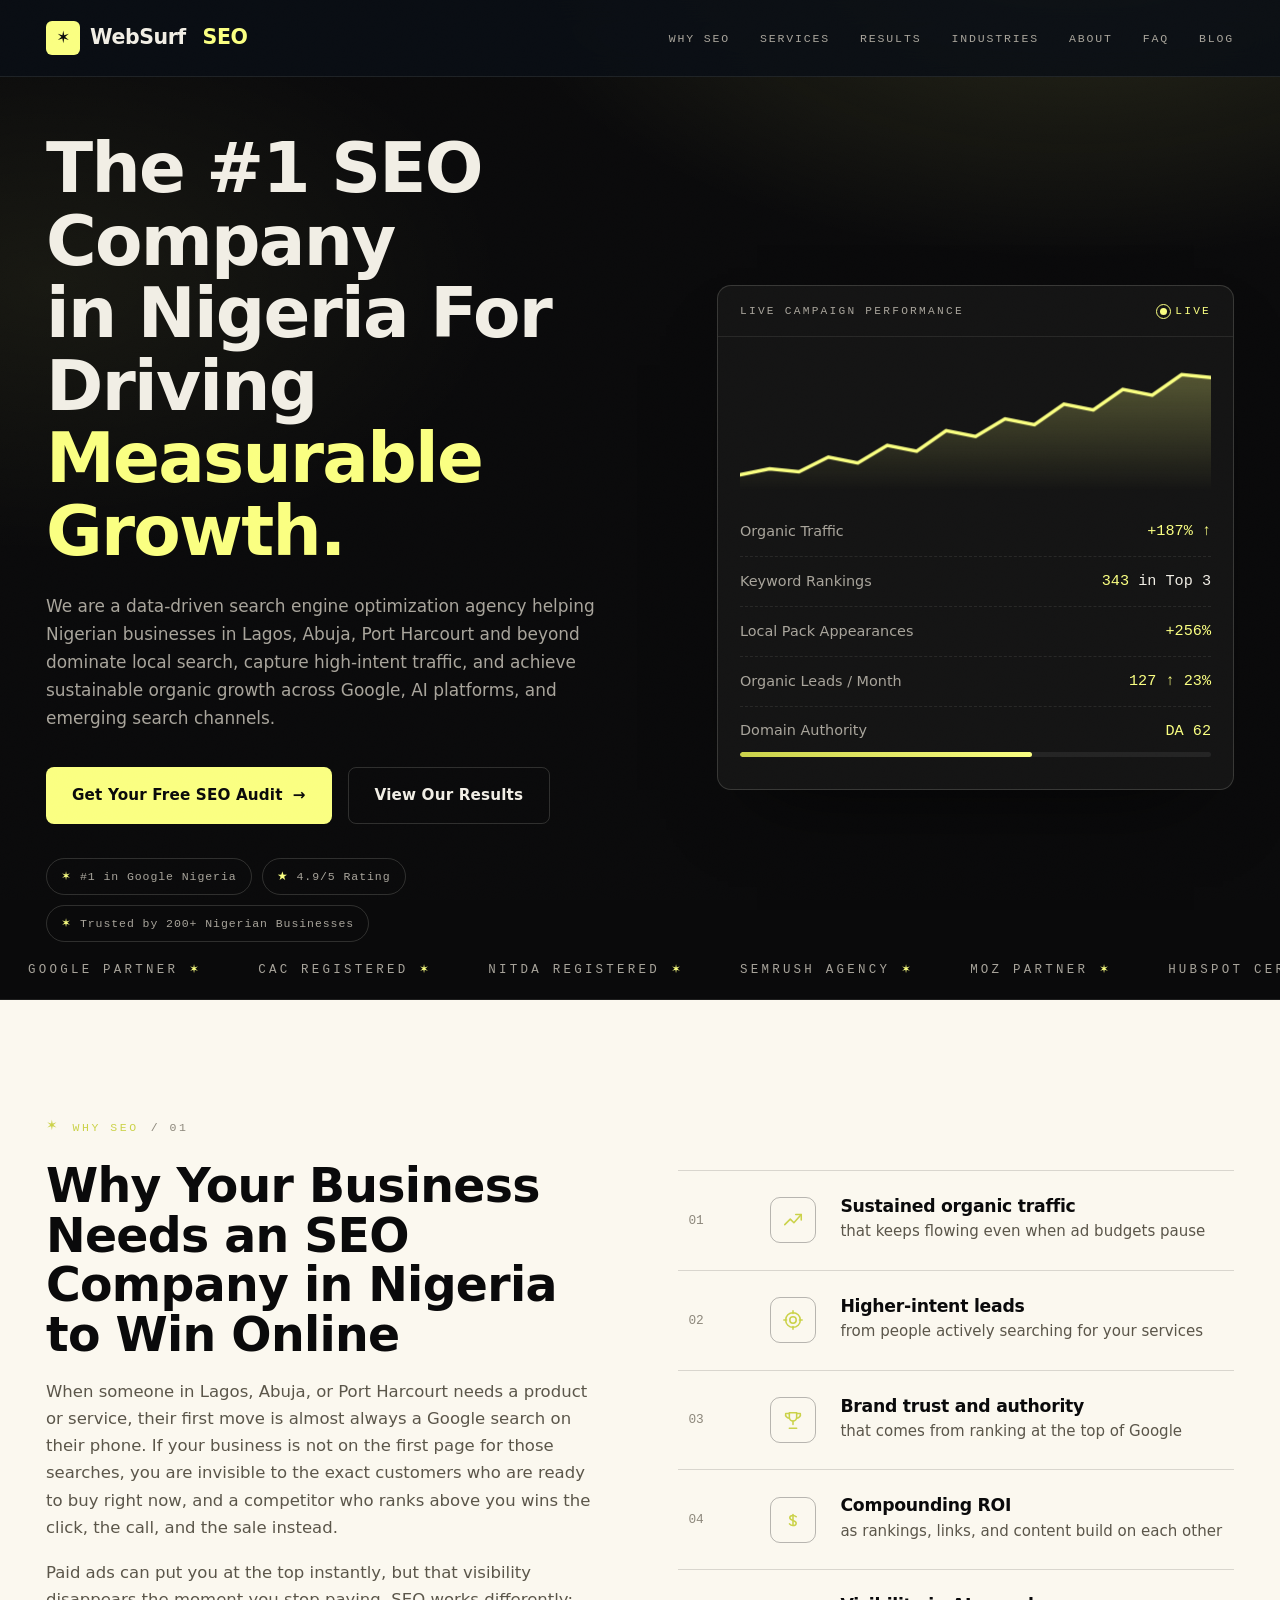
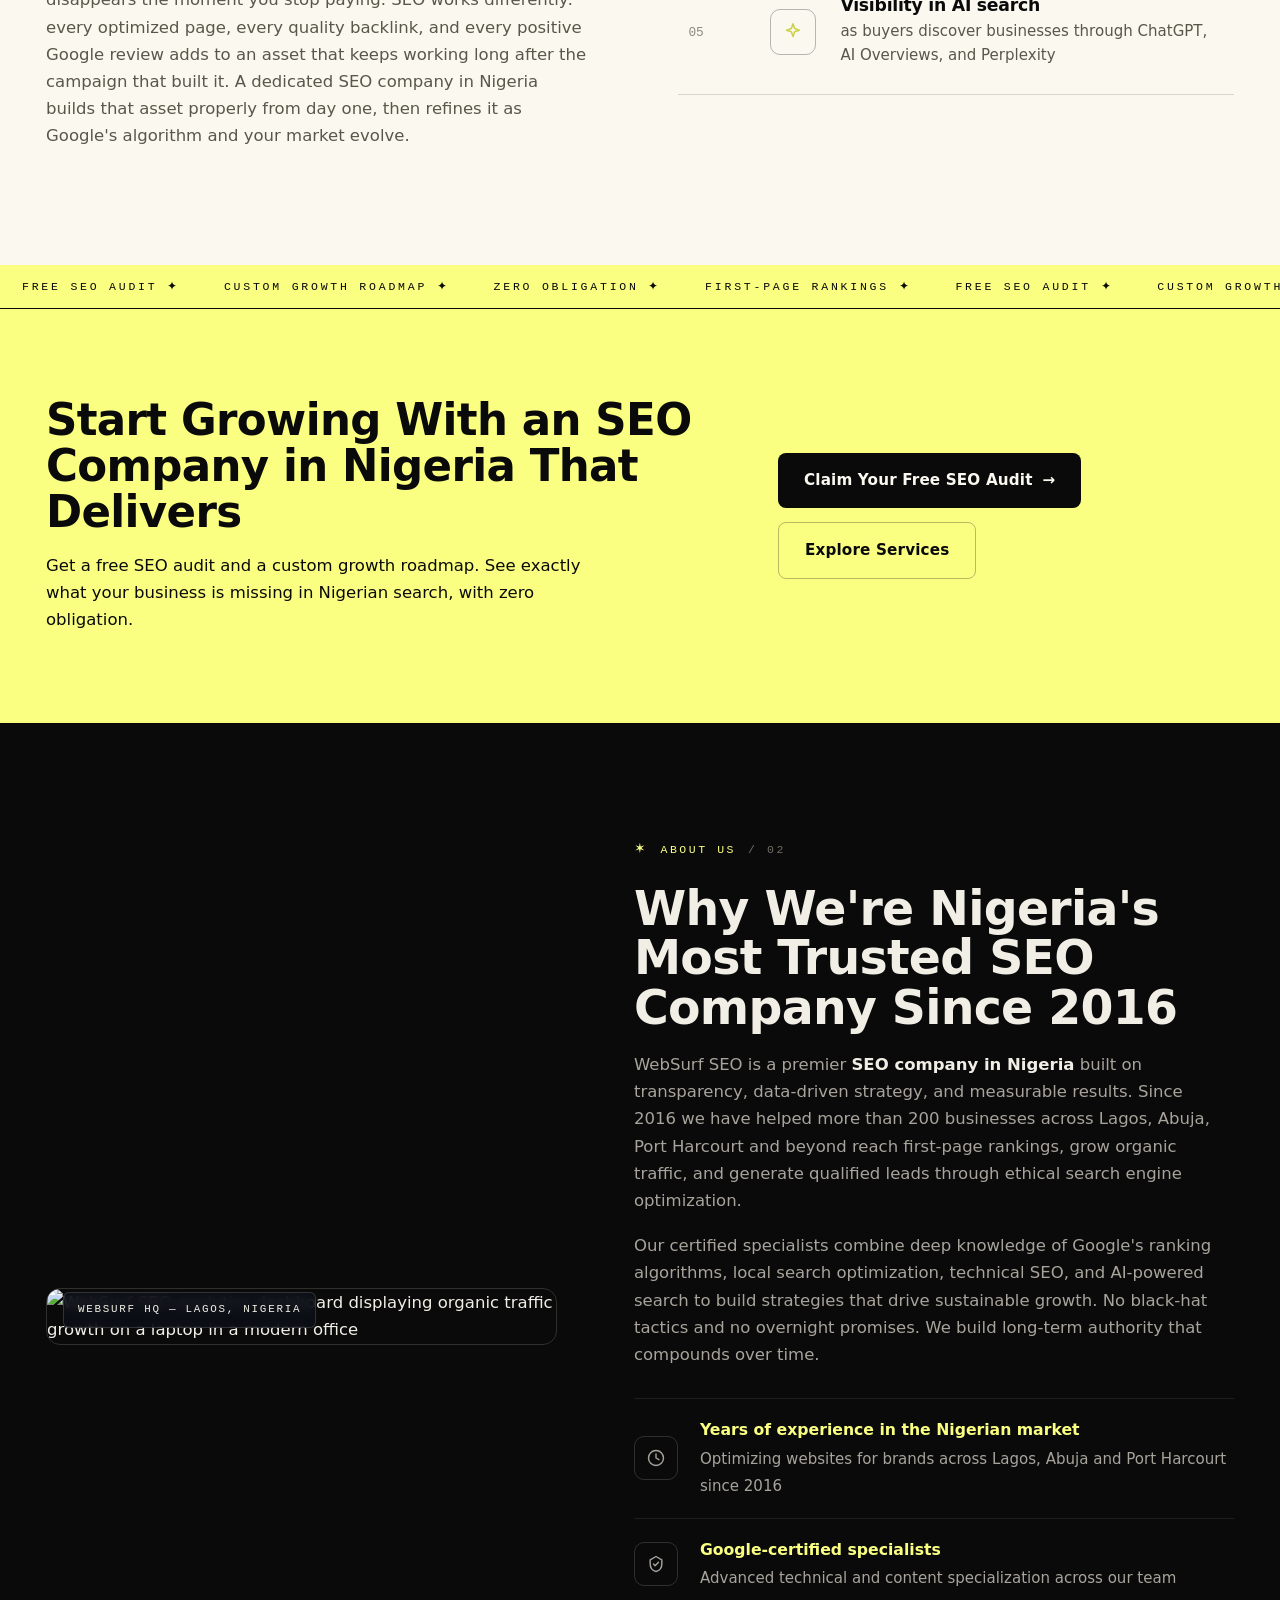
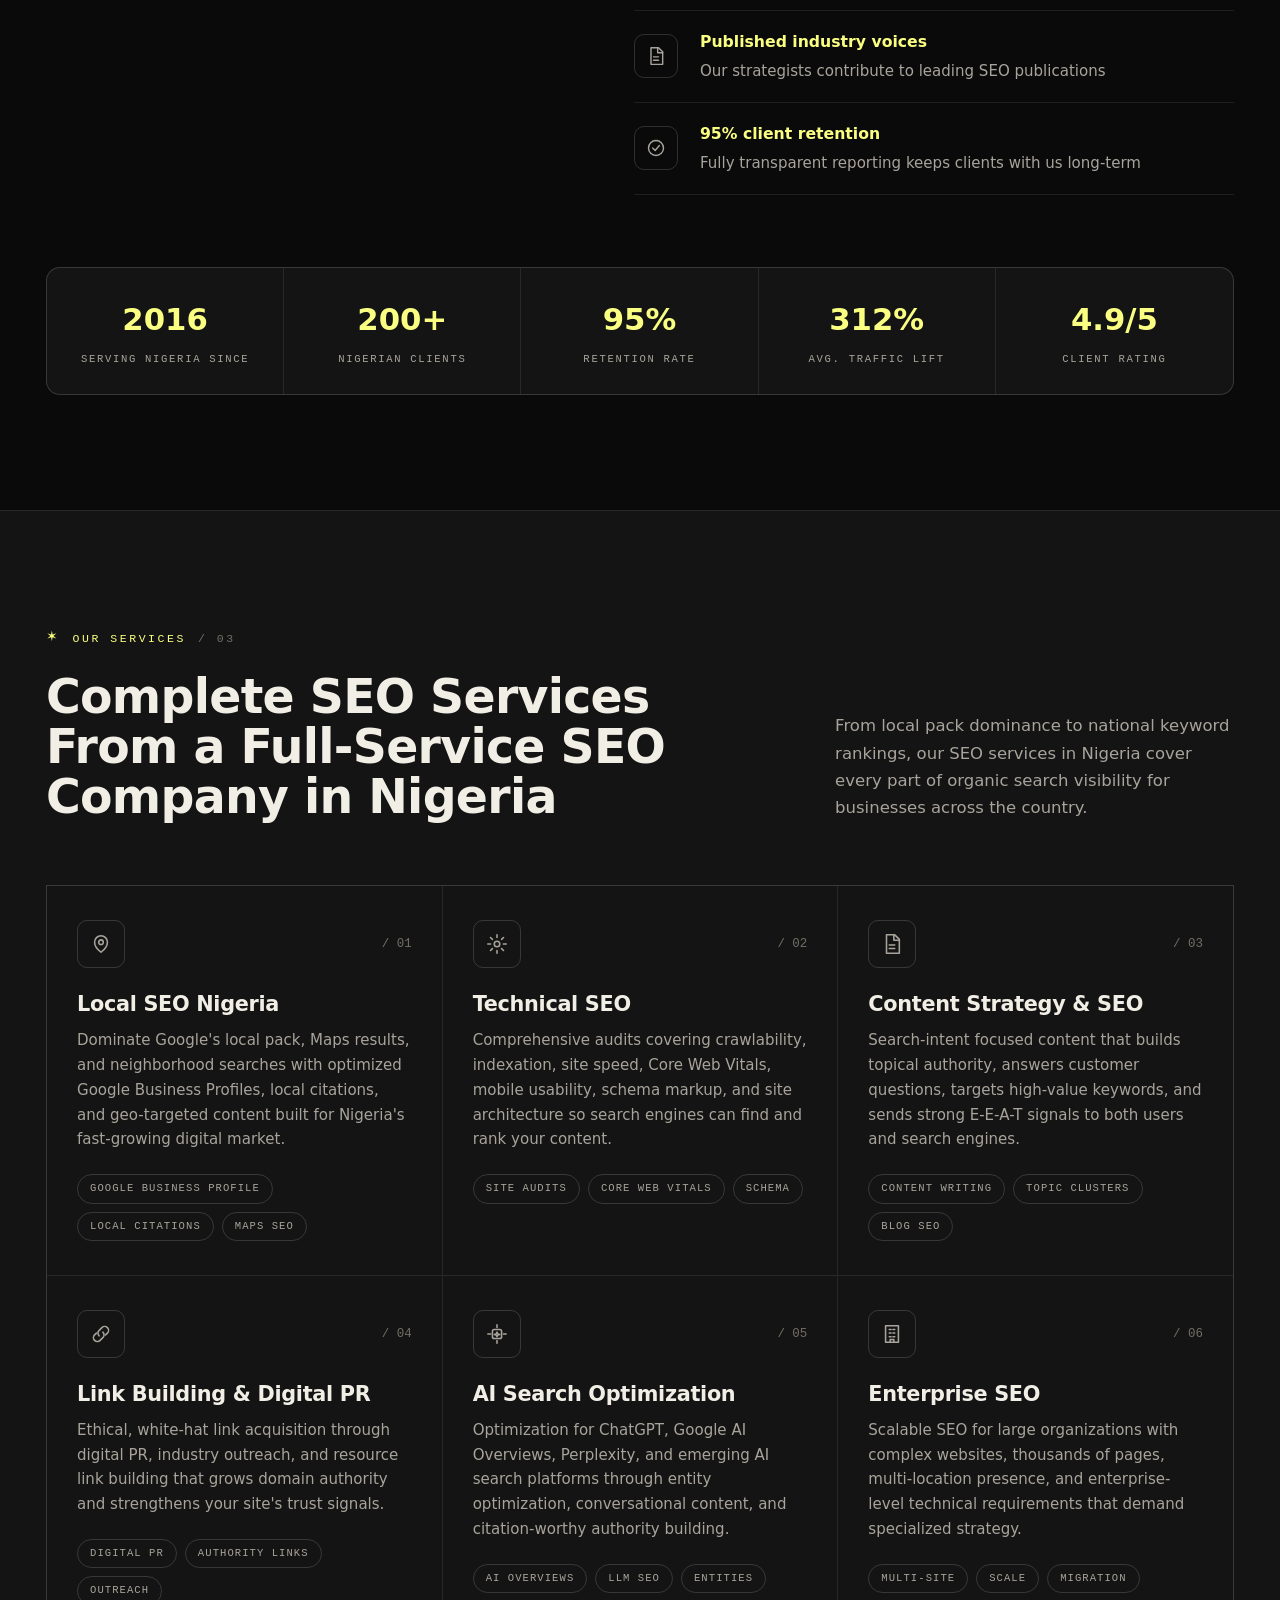
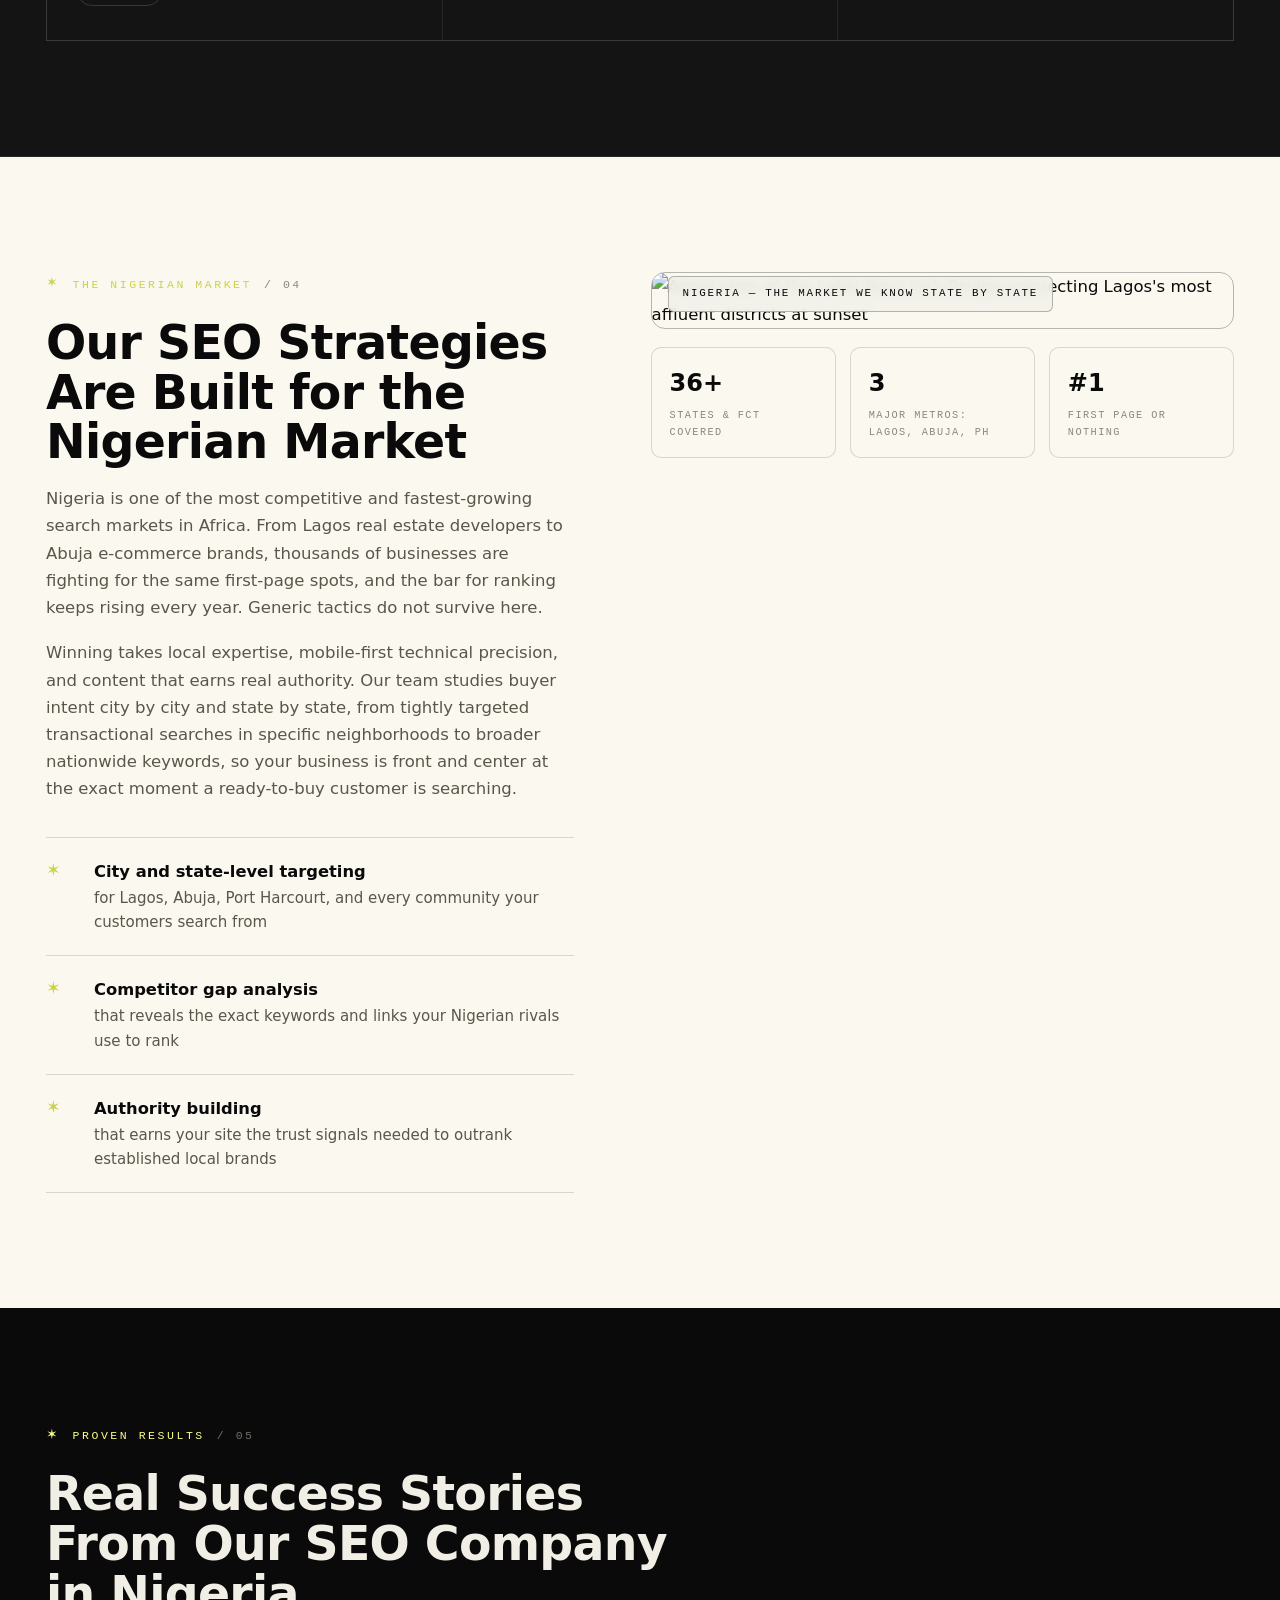
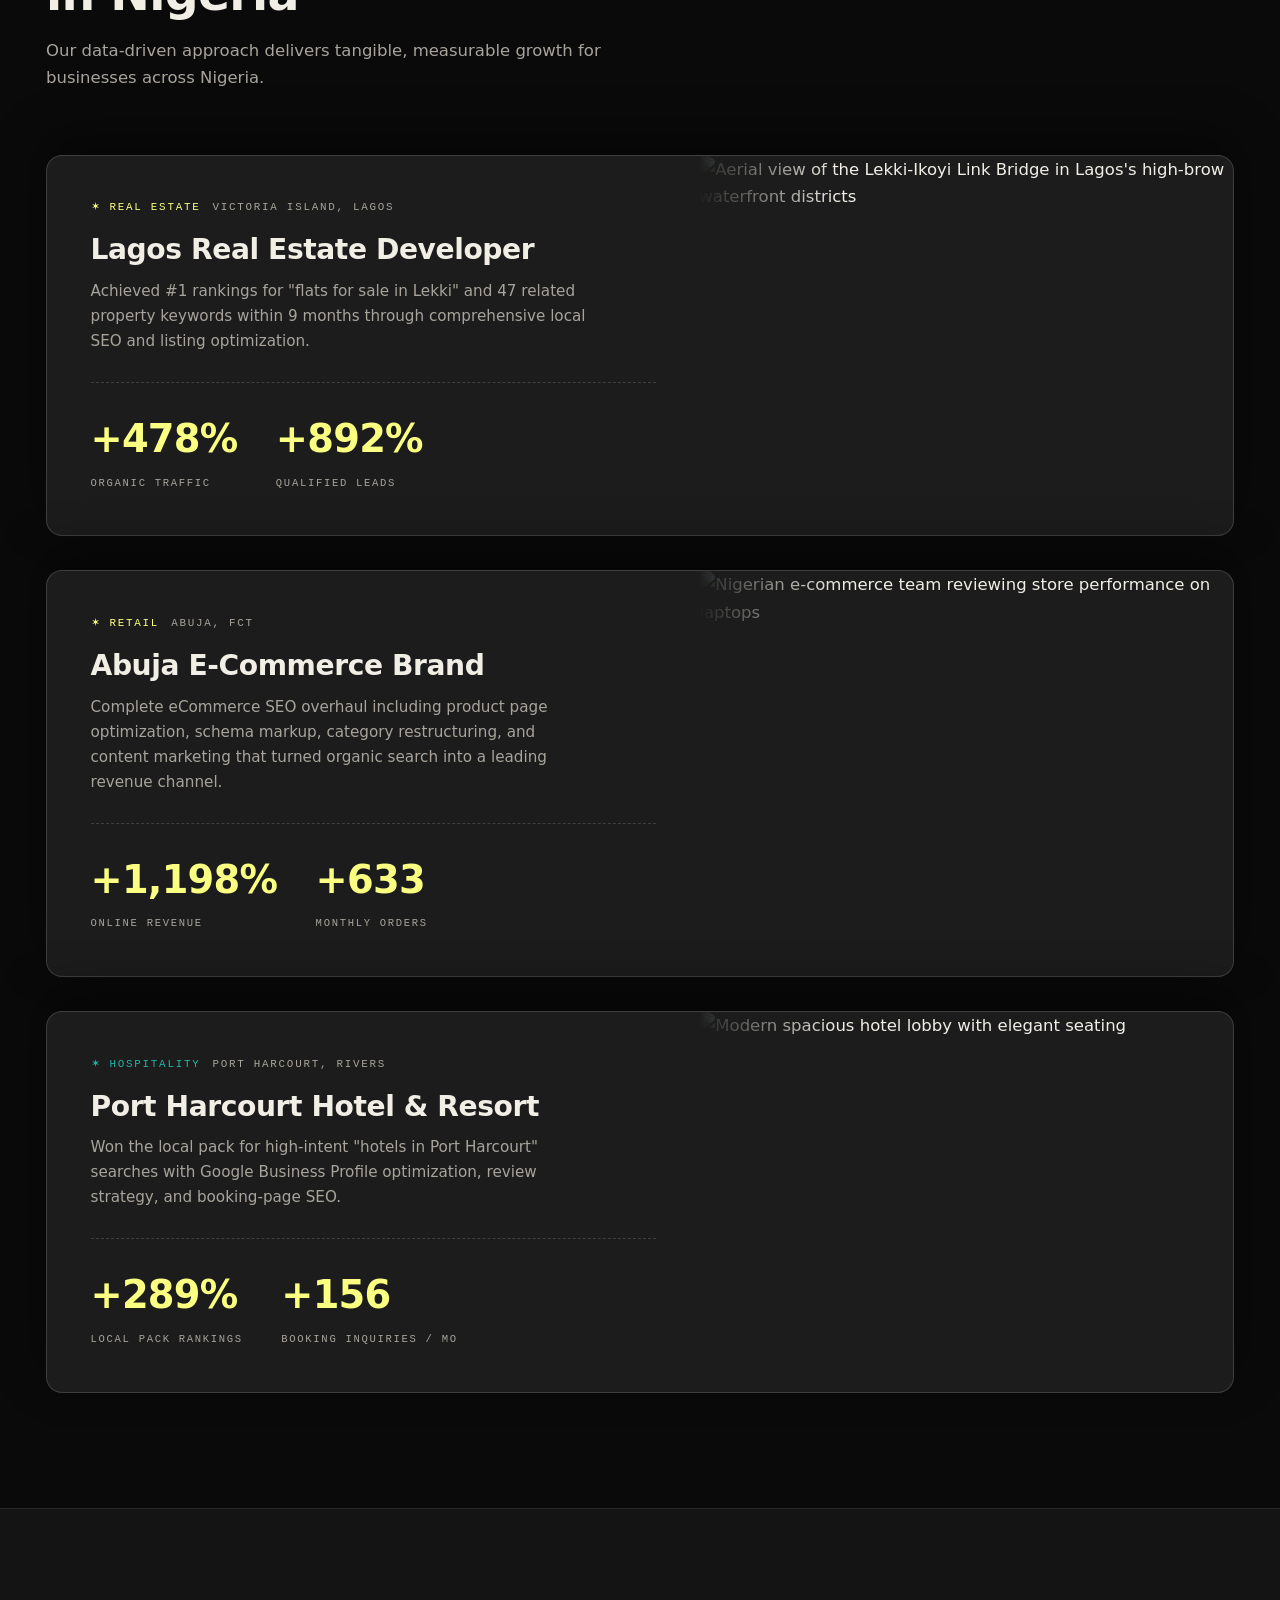
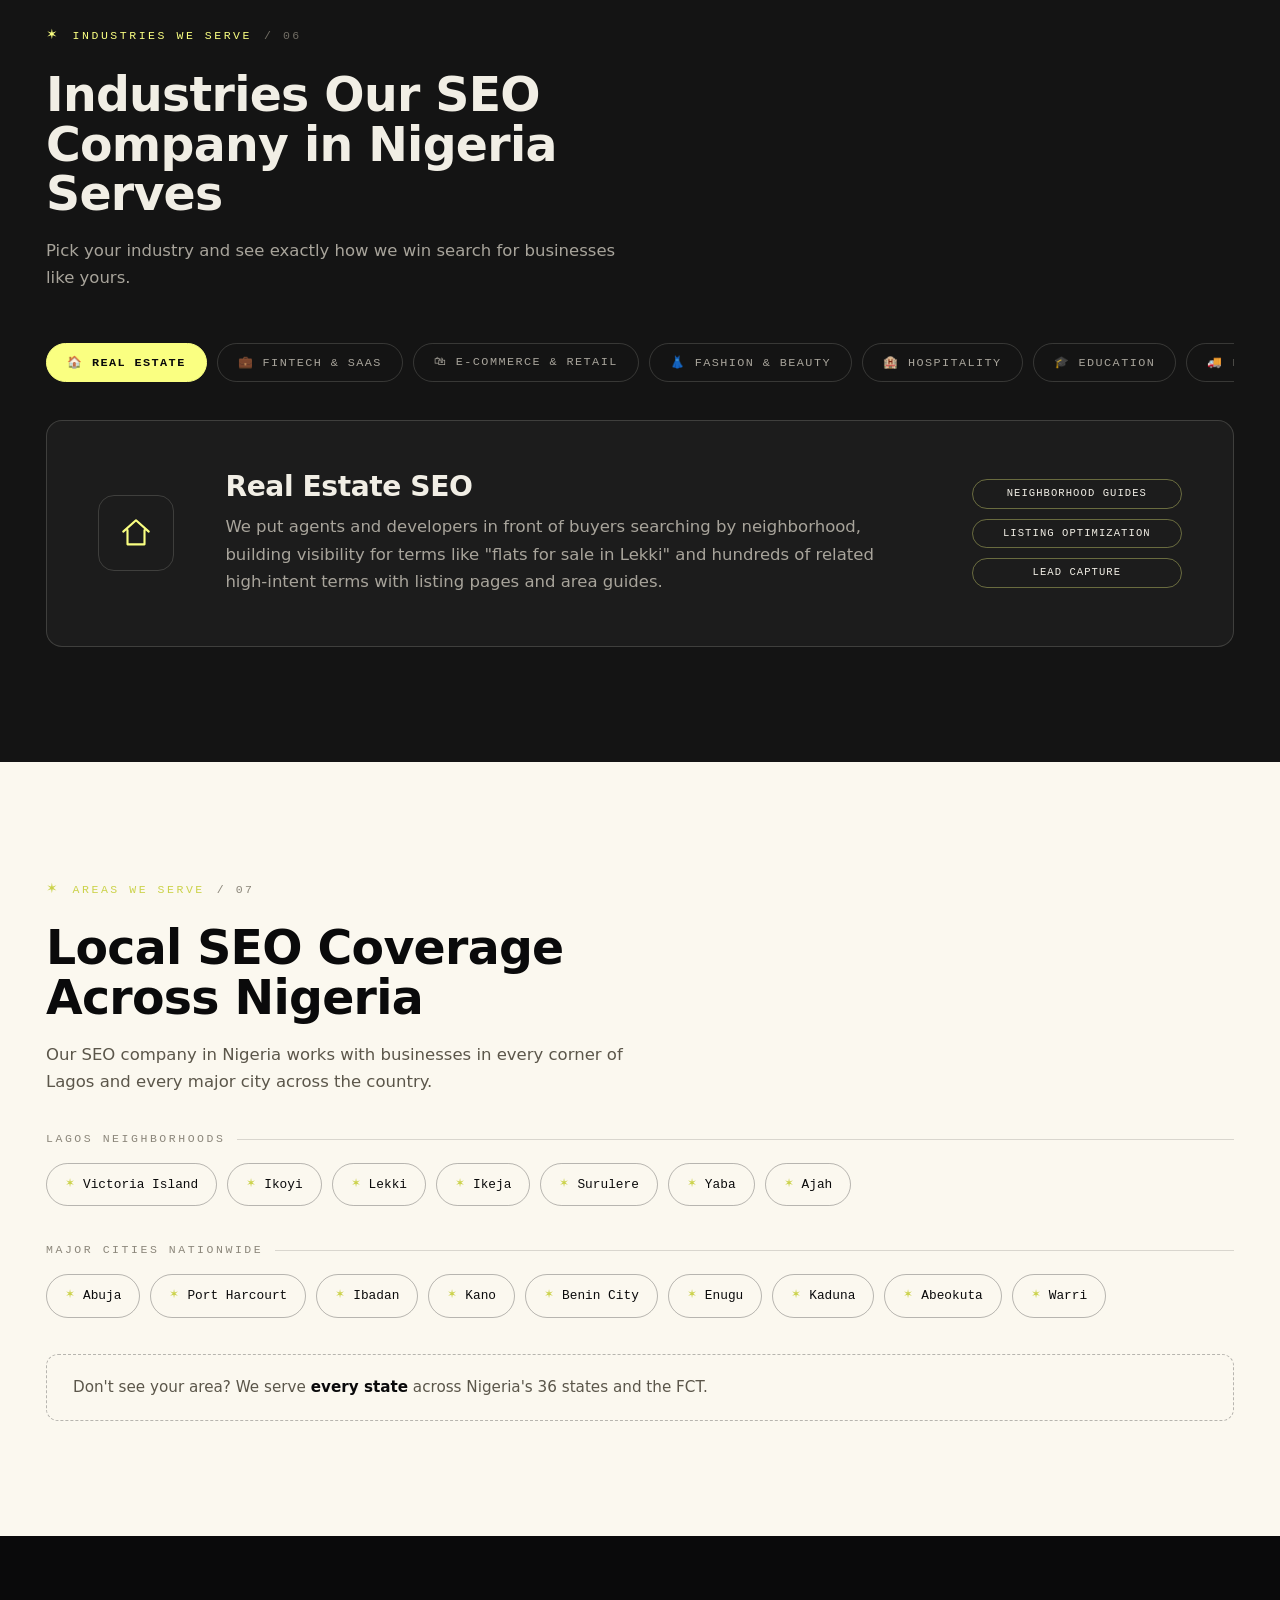
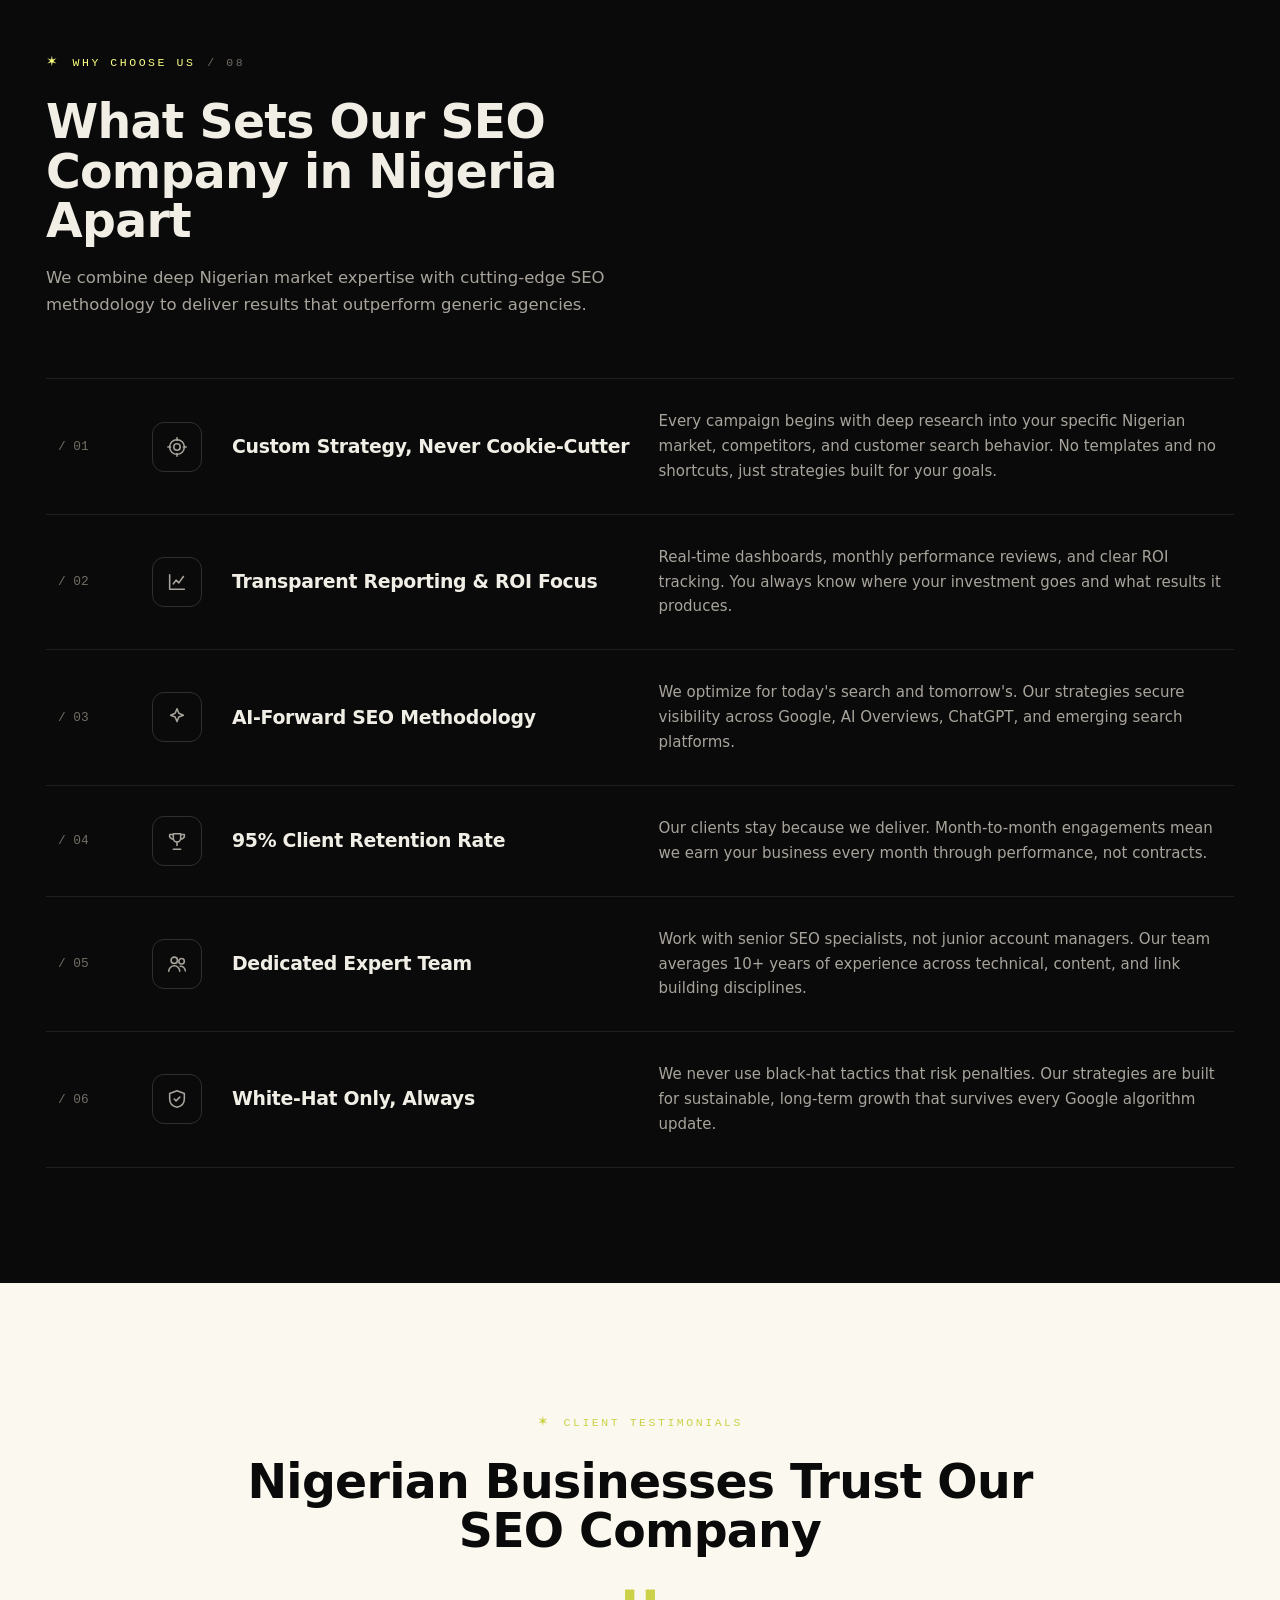
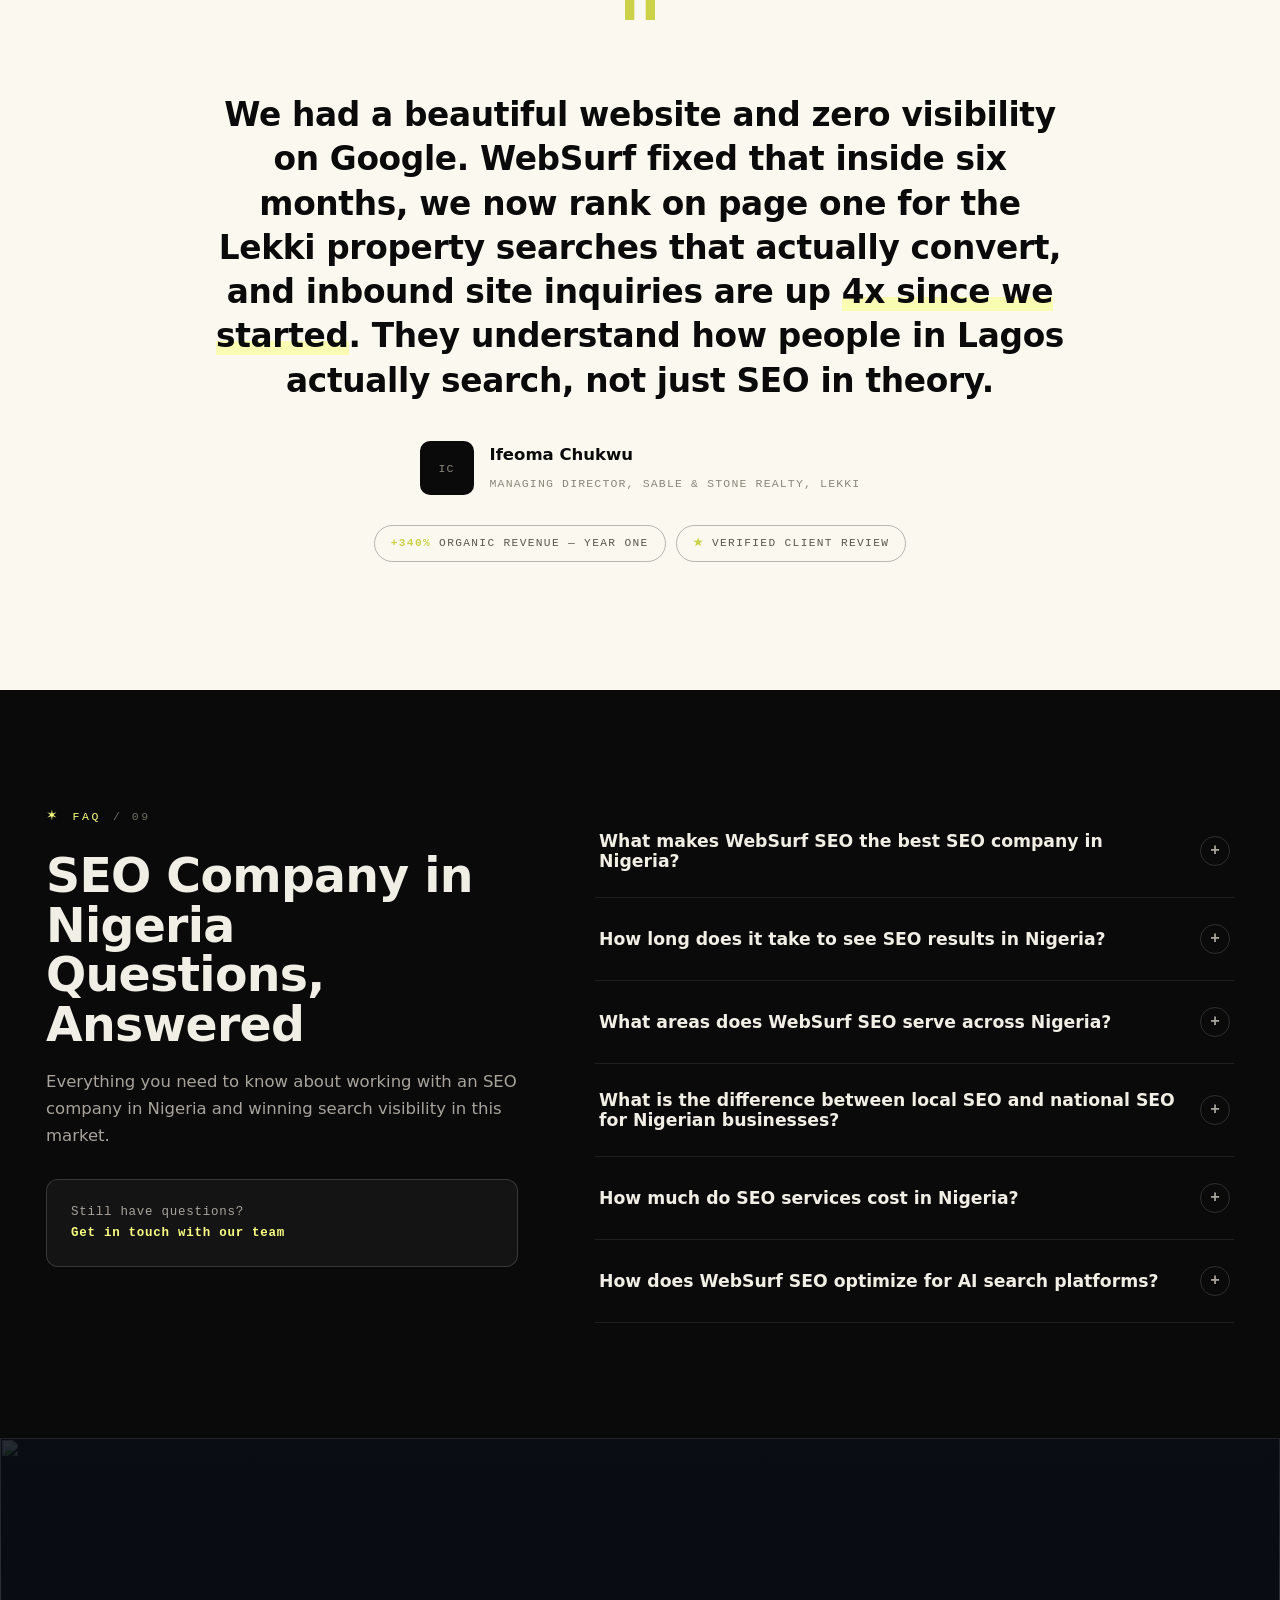
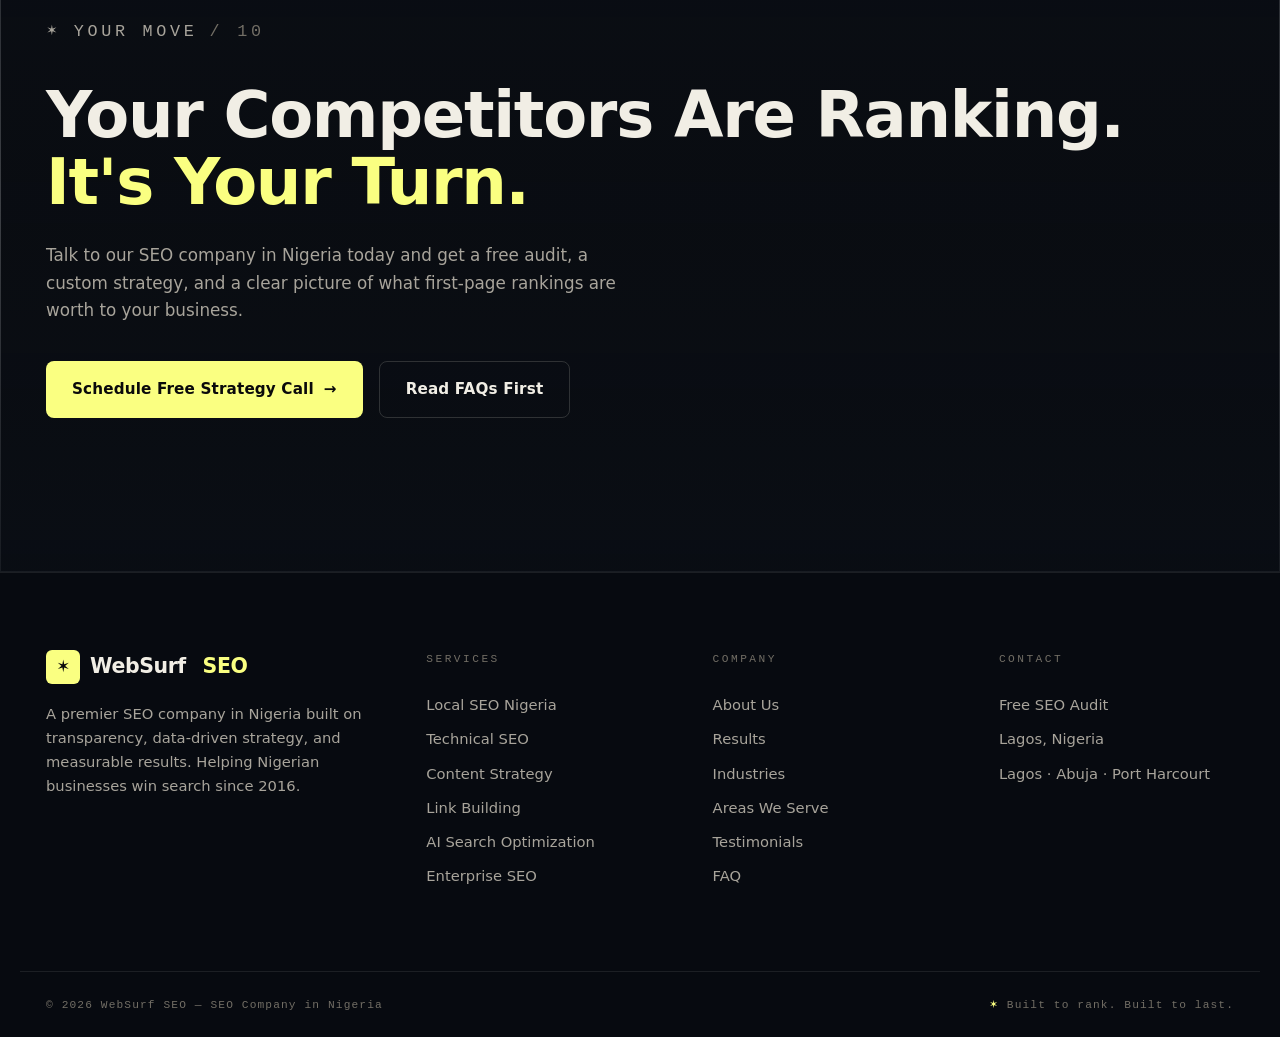
==== index.html @ 3731cf8e "Add files via upload" ====
<!DOCTYPE html>
<html lang="en">
<head>
<meta charset="UTF-8">
    <meta name="viewport" content="width=device-width, initial-scale=1.0">
   <!-- Search Engine Optimization by Rank Math - https://rankmath.com/ -->
<title>SEO Company in Nigeria - #1 SEO Agency for Lagos, Abuja &amp; Nationwide Growth</title>
<meta name="description" content="WebSurf SEO is a leading SEO company in Nigeria, helping businesses in Lagos, Abuja, Port Harcourt and beyond grow organic traffic, win local rankings, and turn search into revenue.">
<meta name="keywords" content="SEO company in Nigeria, SEO agency Lagos, SEO services Abuja, local SEO Nigeria, digital marketing Nigeria, SEO experts Nigeria, search engine optimization Nigeria">
<meta name="robots" content="follow, index, max-snippet:-1, max-video-preview:-1, max-image-preview:large"/>

<link rel="canonical" href="https://seocompanyinnigeria.netlify.app/" />

<meta property="og:locale" content="en_NG" />
<meta property="og:type" content="website" />
<meta property="og:title" content="SEO Company in Nigeria - #1 SEO Agency for Lagos, Abuja &amp; Nationwide Growth" />
<meta property="og:description" content="Results-driven SEO company in Nigeria helping businesses improve search visibility, attract high-intent traffic, and achieve measurable organic growth." />
<meta property="og:url" content="https://seocompanyinnigeria.netlify.app/" />
<meta property="og:site_name" content="WebSurf SEO" />

<meta name="twitter:card" content="summary_large_image" />
<meta name="twitter:title" content="SEO Company in Nigeria - #1 SEO Agency for Lagos, Abuja &amp; Nationwide Growth" />
<meta name="twitter:description" content="Results-driven SEO company in Nigeria helping businesses improve search visibility, attract high-intent traffic, and achieve measurable organic growth." />

<script type="application/ld+json" class="rank-math-schema">
{
  "@context": "https://schema.org",
  "@graph": [
    {
      "@type": ["Person", "Organization"],
      "@id": "https://seocompanyinnigeria.netlify.app/#person",
      "name": "WebSurf SEO"
    },
    {
      "@type": "WebSite",
      "@id": "https://seocompanyinnigeria.netlify.app/#website",
      "url": "https://seocompanyinnigeria.netlify.app/",
      "name": "WebSurf SEO",
      "publisher": {
        "@id": "https://seocompanyinnigeria.netlify.app/#person"
      },
      "inLanguage": "en-NG"
    },
    {
      "@type": "WebPage",
      "@id": "https://seocompanyinnigeria.netlify.app/#webpage",
      "url": "https://seocompanyinnigeria.netlify.app/",
      "name": "SEO Company in Nigeria - #1 SEO Agency for Lagos, Abuja &amp; Nationwide Growth",
      "isPartOf": {
        "@id": "https://seocompanyinnigeria.netlify.app/#website"
      },
      "inLanguage": "en-NG"
    }
  ]
}
</script>

<!-- /Rank Math WordPress SEO plugin -->
<link rel="icon" href="data:image/svg+xml,<svg xmlns='http://www.w3.org/2000/svg' viewBox='0 0 64 64'><rect width='64' height='64' fill='%230A0A0B'/><text x='32' y='44' font-size='36' text-anchor='middle' fill='%23FAFF81'>✶</text></svg>">
<link rel="stylesheet" href="https://cdn.jsdelivr.net/npm/@fontsource-variable/archivo@latest/index.css">
<link rel="stylesheet" href="https://cdn.jsdelivr.net/npm/@fontsource-variable/archivo@latest/wdth.css">
<link rel="stylesheet" href="https://cdn.jsdelivr.net/npm/@fontsource-variable/instrument-sans@latest/index.css">
<link rel="stylesheet" href="https://cdn.jsdelivr.net/npm/@fontsource-variable/ibm-plex-mono@latest/index.css">
<style>
:root{
  --ink:#0A0A0B; --ink2:#141414; --ink3:#1C1C1C; --ink4:#242424;
  --paper:#FBF8EF; --paper2:#F1E9D4;
  --acid:#FAFF81; --acid-deep:#CBD24A; --teal:#1FB6A6;
  --txt:#F1EEE5; --dim:#A8A49B; --dim2:#726E65;
  --ink-dim:#5B564A; --ink-faint:#8C877B;
  --line:rgba(241,238,229,.09); --line2:rgba(241,238,229,.16);
  --inkline:rgba(10,10,11,.14); --inkline2:rgba(10,10,11,.28);
  --font-display:'Archivo Variable','Archivo',system-ui,sans-serif;
  --font-body:'Instrument Sans Variable','Instrument Sans',system-ui,sans-serif;
  --font-mono:'IBM Plex Mono Variable','IBM Plex Mono',ui-monospace,monospace;
  --ease:cubic-bezier(.22,1,.36,1);
}
*{margin:0;padding:0;box-sizing:border-box}
html{scroll-behavior:smooth}
body{background:var(--ink);color:var(--txt);font-family:var(--font-body);font-size:16.5px;line-height:1.65;overflow-x:clip;-webkit-font-smoothing:antialiased}
::selection{background:var(--acid);color:var(--ink)}
img{display:block;max-width:100%}
a{color:inherit;text-decoration:none}
button{font-family:inherit;cursor:pointer;background:none;border:none;color:inherit}
h1,h2,h3,h4{font-family:var(--font-display);font-weight:800;line-height:1.05;letter-spacing:-.015em}
.container{max-width:1240px;margin:0 auto;padding:0 26px}
section{position:relative;scroll-margin-top:92px}
.sec-pad{padding:clamp(88px,9vw,132px) 0}

/* ---------- noise + progress ---------- */
.noise{position:fixed;inset:0;z-index:80;pointer-events:none;opacity:.05;mix-blend-mode:overlay;
  background-image:url("data:image/svg+xml,<svg xmlns='http://www.w3.org/2000/svg' width='180' height='180'><filter id='n'><feTurbulence type='fractalNoise' baseFrequency='0.8' numOctaves='2' stitchTiles='stitch'/></filter><rect width='180' height='180' filter='url(%23n)' opacity='0.6'/></svg>")}
.progress{position:fixed;top:0;left:0;right:0;height:2px;z-index:90;background:transparent}
.progress span{display:block;height:100%;background:var(--acid);transform-origin:0 50%;transform:scaleX(0)}

/* ---------- header ---------- */
header{position:fixed;top:0;left:0;right:0;z-index:70;transition:background .35s,border-color .35s;background:rgba(10,14,21,.86);backdrop-filter:blur(14px);border-bottom:1px solid var(--line)}
header.scrolled{background:rgba(10,14,21,.86);backdrop-filter:blur(14px);border-color:var(--line)}
.nav{display:flex;align-items:center;justify-content:space-between;height:76px}
.logo{display:flex;align-items:center;gap:10px;font-family:var(--font-display);font-weight:900;font-size:1.28rem;letter-spacing:-.02em}
.logo .mark{width:34px;height:34px;background:var(--acid);color:var(--ink);display:grid;place-items:center;font-size:1.05rem;border-radius:6px;transition:transform .4s var(--ease)}
.logo:hover .mark{transform:rotate(90deg)}
.logo em{font-style:normal;color:var(--acid)}
.nav-links{display:flex;gap:30px;align-items:center;margin-left:auto}
.nav-links a{font-family:var(--font-mono);font-size:.72rem;letter-spacing:.16em;text-transform:uppercase;color:var(--dim);position:relative;padding:6px 0;transition:color .3s}
.nav-links a::after{content:"";position:absolute;left:0;bottom:0;height:1px;width:100%;background:var(--acid);transform:scaleX(0);transform-origin:right;transition:transform .4s var(--ease)}
.nav-links a:hover{color:var(--txt)}
.nav-links a:hover::after{transform:scaleX(1);transform-origin:left}
.nav-cta{display:flex;align-items:center;gap:18px}
.nav-phone{font-family:var(--font-mono);font-size:.78rem;color:var(--dim);transition:color .3s}
.nav-phone:hover{color:var(--acid)}
.burger{display:none;flex-direction:column;gap:5px;padding:8px}
.burger span{width:24px;height:2px;background:var(--txt);transition:transform .35s var(--ease),opacity .3s}
.m-menu{display:none}
@media(max-width:1020px){
  .nav-links,.nav-phone{display:none}
  .burger{display:flex}
  .m-menu{display:flex;flex-direction:column;gap:4px;position:fixed;top:76px;left:0;right:0;background:var(--ink2);border-bottom:1px solid var(--line);padding:18px 26px 26px;transform:translateY(-110%);transition:transform .45s var(--ease);z-index:69}
  body.menu-open .m-menu{transform:translateY(0)}
  body.menu-open .burger span:nth-child(1){transform:translateY(7px) rotate(45deg)}
  body.menu-open .burger span:nth-child(2){opacity:0}
  body.menu-open .burger span:nth-child(3){transform:translateY(-7px) rotate(-45deg)}
  .m-menu a{font-family:var(--font-mono);font-size:.85rem;letter-spacing:.14em;text-transform:uppercase;padding:12px 0;border-bottom:1px solid var(--line);color:var(--dim)}
  .m-menu a:last-child{border:none;color:var(--acid)}
}

/* ---------- buttons ---------- */
.btn{display:inline-flex;align-items:center;gap:10px;font-family:var(--font-display);font-weight:700;font-size:.95rem;letter-spacing:.01em;padding:15px 26px;border-radius:8px;transition:transform .35s var(--ease),background .3s,color .3s,border-color .3s,box-shadow .35s;position:relative}
.btn .arr{transition:transform .35s var(--ease)}
.btn:hover .arr{transform:translateX(5px)}
.btn-acid{background:var(--acid);color:var(--ink)}
.btn-acid:hover{transform:translateY(-3px);box-shadow:0 14px 34px -12px rgba(250,255,129,.45)}
.btn-ghost{border:1px solid var(--line2);color:var(--txt)}
.btn-ghost:hover{border-color:var(--acid);color:var(--acid);transform:translateY(-3px)}
.btn-ink{background:var(--ink);color:var(--paper)}
.btn-ink:hover{transform:translateY(-3px);box-shadow:0 14px 34px -14px rgba(10,14,21,.6)}
.btn-ghost-ink{border:1px solid var(--inkline2);color:var(--ink)}
.btn-ghost-ink:hover{background:var(--ink);color:var(--paper);transform:translateY(-3px)}

/* ---------- eyebrow / headings ---------- */
.eyebrow{display:flex;align-items:center;gap:12px;font-family:var(--font-mono);font-size:.72rem;letter-spacing:.22em;text-transform:uppercase;color:var(--acid);margin-bottom:22px}
.eyebrow .idx{color:var(--dim2)}
.light .eyebrow{color:var(--acid-deep)}
.light .eyebrow .idx{color:var(--ink-faint)}
.eyebrow::before{content:"✶";font-size:.9rem}
h2.sec-title{font-size:clamp(2rem,3.7vw,3.15rem);max-width:20ch}
.sec-intro{color:var(--dim);max-width:56ch;margin-top:18px}
.light .sec-intro{color:var(--ink-dim)}
.light{background:var(--paper);color:var(--ink)}
.light ::selection{background:var(--ink);color:var(--acid)}

/* ---------- reveal ---------- */
.rv{opacity:0;transform:translateY(28px);transition:opacity .9s var(--ease),transform .9s var(--ease);transition-delay:var(--d,0s)}
.rv.in{opacity:1;transform:none}

/* ---------- hero ---------- */
.hero{padding:132px 0 0;background:
  radial-gradient(1000px 560px at 84% -8%,rgba(250,255,129,.14),transparent 60%),
  radial-gradient(700px 420px at 4% 30%,rgba(250,255,129,.06),transparent 65%)}
.hero-grid{display:grid;grid-template-columns:1.08fr .92fr;gap:clamp(40px,5vw,72px);align-items:center}
.hero-title{font-size:clamp(2.7rem,5.4vw,4.7rem);font-weight:900;letter-spacing:-.025em}
.hero-title .lm{display:block;overflow:hidden;padding-bottom:.08em;margin-bottom:-.08em}
.hero-title .lm-in{display:block;transform:translateY(115%);animation:lmUp 1s var(--ease) forwards;animation-delay:var(--d,0s)}
@keyframes lmUp{to{transform:translateY(0)}}
.hero-title .acid-line{color:var(--acid)}
.hero-sub{color:var(--dim);max-width:52ch;margin:26px 0 34px;font-size:1.06rem}
.hero-btns{display:flex;gap:16px;flex-wrap:wrap}
.hero-badges{display:flex;gap:10px;flex-wrap:wrap;margin-top:34px}
.hbadge{font-family:var(--font-mono);font-size:.72rem;letter-spacing:.08em;border:1px solid var(--line2);border-radius:100px;padding:8px 14px;color:var(--dim);display:inline-flex;gap:8px;align-items:center;transition:border-color .3s,color .3s,transform .3s}
.hbadge b{color:var(--acid);font-weight:500}
.hbadge:hover{border-color:var(--acid);color:var(--txt);transform:translateY(-2px)}

/* dashboard card */
.dash{background:var(--ink2);border:1px solid var(--line2);border-radius:14px;overflow:hidden;box-shadow:0 40px 80px -40px rgba(0,0,0,.7);will-change:transform}
.dash-head{display:flex;justify-content:space-between;align-items:center;padding:16px 22px;border-bottom:1px solid var(--line);font-family:var(--font-mono);font-size:.7rem;letter-spacing:.2em;text-transform:uppercase;color:var(--dim)}
.live-dot{display:inline-flex;align-items:center;gap:8px;color:var(--acid)}
.live-dot i{width:7px;height:7px;border-radius:50%;background:var(--acid);position:relative}
.live-dot i::after{content:"";position:absolute;inset:-4px;border-radius:50%;border:1px solid var(--acid);animation:pulse 1.8s ease-out infinite}
@keyframes pulse{0%{transform:scale(.5);opacity:1}100%{transform:scale(1.5);opacity:0}}
.dash-chart{padding:20px 22px 6px}
.dash-chart svg{width:100%;height:auto;display:block}
.chart-line{stroke:var(--acid);stroke-width:2.4;fill:none;stroke-linecap:round;stroke-dasharray:1;stroke-dashoffset:1;animation:draw 2.4s var(--ease) forwards .6s}
@keyframes draw{to{stroke-dashoffset:0}}
.chart-area{fill:url(#areaGrad);opacity:0;animation:fadeIn 1s ease forwards 2.2s}
@keyframes fadeIn{to{opacity:1}}
.dash-rows{padding:8px 22px 20px}
.drow{display:flex;justify-content:space-between;align-items:center;padding:12px 0;border-bottom:1px dashed var(--line);font-size:.9rem}
.drow:last-child{border:none}
.drow .lbl{color:var(--dim)}
.drow .val{font-family:var(--font-mono);font-size:.95rem;color:var(--txt)}
.drow .val b{color:var(--acid);font-weight:500}
.drow .up{color:var(--acid)}
.da-bar{height:5px;background:var(--ink4);border-radius:99px;margin-top:8px;overflow:hidden}
.da-bar span{display:block;height:100%;width:0;background:linear-gradient(90deg,var(--acid-deep),var(--acid));border-radius:99px;transition:width 1.8s var(--ease) .5s}
.dash.in .da-bar span{width:62%}
.blip{animation:blip .6s ease}
@keyframes blip{0%{text-shadow:0 0 16px rgba(250,255,129,.9);color:var(--acid)}100%{text-shadow:none}}

/* hero stats strip */
.hero-stats{display:grid;grid-template-columns:repeat(3,1fr);border-top:1px solid var(--line);border-bottom:1px solid var(--line);margin-top:clamp(56px,7vw,96px)}
.hstat{padding:30px 26px;border-right:1px solid var(--line);display:flex;flex-direction:column;gap:2px}
.hstat:last-child{border-right:none}
.hstat .num{font-family:var(--font-display);font-weight:900;font-size:clamp(2rem,3.6vw,3rem);color:var(--acid);letter-spacing:-.02em}
.hstat .cap{font-family:var(--font-mono);font-size:.72rem;letter-spacing:.18em;text-transform:uppercase;color:var(--dim)}

/* ---------- ticker ---------- */
.ticker{border-bottom:1px solid var(--line);background:var(--ink);overflow:hidden;padding:18px 0}
.ticker-track{display:flex;width:max-content;animation:tick 30s linear infinite}
.ticker:hover .ticker-track{animation-play-state:paused}
@keyframes tick{to{transform:translateX(-50%)}}
.ticker-set{display:flex;align-items:center;flex-shrink:0}
.ticker-set span{font-family:var(--font-mono);font-size:.78rem;letter-spacing:.26em;text-transform:uppercase;color:var(--dim);padding:0 28px;white-space:nowrap}
.ticker-set i{color:var(--acid);font-style:normal}

/* ---------- why ---------- */
.why-grid{display:grid;grid-template-columns:1fr 1fr;gap:clamp(44px,6vw,90px);align-items:center}
.why-sticky{position:sticky;top:110px}
.why-copy p{color:var(--ink-dim);margin-top:18px;max-width:52ch}
.why-copy p strong{color:var(--ink)}
.gains{border-top:1px solid var(--inkline)}
.gain{display:grid;grid-template-columns:64px 52px 1fr;gap:18px;align-items:center;padding:26px 10px;border-bottom:1px solid var(--inkline);transition:background .35s,padding .35s var(--ease)}
.gain:hover{background:var(--paper2);padding-left:22px}
.gain .g-idx{font-family:var(--font-mono);font-size:.8rem;color:var(--ink-faint)}
.gain .g-ico{width:46px;height:46px;border:1px solid var(--inkline2);border-radius:10px;display:grid;place-items:center;color:var(--acid-deep);transition:background .3s,color .3s,transform .4s var(--ease)}
.gain:hover .g-ico{background:var(--ink);color:var(--acid);transform:rotate(-6deg)}
.gain h4{font-size:1.08rem;margin-bottom:4px}
.gain p{color:var(--ink-dim);font-size:.94rem}

/* ---------- acid band ---------- */
.band{background:var(--acid);color:var(--ink);overflow:hidden}
.band-marquee{border-bottom:1.5px solid var(--ink);overflow:hidden;padding:12px 0}
.band-track{display:flex;width:max-content;animation:tick 22s linear infinite}
.band-track span{font-family:var(--font-mono);font-size:.72rem;letter-spacing:.24em;text-transform:uppercase;padding:0 22px;white-space:nowrap}
.band-inner{padding-top:clamp(64px,7vw,96px);padding-bottom:clamp(64px,7vw,96px);display:grid;grid-template-columns:1.2fr .8fr;gap:48px;align-items:center}
.band h2{font-size:clamp(1.9rem,3.4vw,2.9rem)}
.band p{margin-top:16px;max-width:52ch;font-weight:500}
.band-cta{display:flex;flex-direction:column;gap:14px;align-items:flex-start}

/* ---------- about ---------- */
.about-grid{display:grid;grid-template-columns:.92fr 1.08fr;gap:clamp(44px,6vw,84px);align-items:center}
.kb-frame{border-radius:14px;overflow:hidden;border:1px solid var(--line2);position:relative}
.kb-frame img{width:100%;height:100%;object-fit:cover;animation:kenburns 18s ease-in-out infinite alternate}
@keyframes kenburns{0%{transform:scale(1) translate(0,0)}100%{transform:scale(1.1) translate(2%, -2%)}}
.kb-tag{position:absolute;left:16px;bottom:16px;background:rgba(10,14,21,.82);backdrop-filter:blur(6px);border:1px solid var(--line2);color:var(--txt);font-family:var(--font-mono);font-size:.68rem;letter-spacing:.16em;text-transform:uppercase;padding:8px 14px;border-radius:6px}
.eeat{margin-top:30px;display:grid;gap:0;border-top:1px solid var(--line)}
.eeat-row{display:grid;grid-template-columns:48px 1fr;gap:18px;align-items:center;padding:18px 0;border-bottom:1px solid var(--line)}
.eeat-row .svc-ico{width:44px;height:44px}
.eeat-row b{display:block;font-family:var(--font-display);font-weight:700;color:var(--acid);font-size:.98rem;margin-bottom:2px}
.eeat-row span{color:var(--dim);font-size:.94rem}
.about-stats{display:grid;grid-template-columns:repeat(5,1fr);border:1px solid var(--line2);border-radius:14px;margin-top:clamp(48px,6vw,72px);overflow:hidden;background:var(--ink2)}
.astat{padding:26px 20px;border-right:1px solid var(--line);text-align:center}
.astat:last-child{border-right:none}
.astat .num{font-family:var(--font-display);font-weight:900;font-size:clamp(1.5rem,2.4vw,2.1rem);color:var(--acid)}
.astat .cap{font-family:var(--font-mono);font-size:.66rem;letter-spacing:.16em;text-transform:uppercase;color:var(--dim);margin-top:6px}

/* ---------- services ---------- */
.services{background:var(--ink2);border-top:1px solid var(--line);border-bottom:1px solid var(--line)}
.svc-head{display:flex;justify-content:space-between;align-items:end;gap:40px;margin-bottom:clamp(40px,5vw,64px)}
.svc-grid{display:grid;grid-template-columns:repeat(3,1fr);gap:1px;background:var(--line);border:1px solid var(--line)}
.svc{background:var(--ink2);padding:34px 30px;position:relative;overflow:hidden;transition:background .4s}
.svc::before{content:"";position:absolute;left:0;top:0;height:3px;width:100%;background:var(--acid);transform:scaleX(0);transform-origin:left;transition:transform .5s var(--ease)}
.svc:hover{background:var(--ink3)}
.svc:hover::before{transform:scaleX(1)}
.svc-top{display:flex;justify-content:space-between;align-items:center;margin-bottom:26px}
.svc-ico{width:48px;height:48px;border:1px solid var(--line2);border-radius:10px;display:grid;place-items:center;color:var(--dim);transition:color .3s,border-color .3s,transform .4s var(--ease)}
.svc:hover .svc-ico{color:var(--acid);border-color:var(--acid);transform:rotate(-6deg)}
.svc-num{font-family:var(--font-mono);font-size:.78rem;color:var(--dim2)}
.svc h3{font-size:1.3rem;margin-bottom:12px}
.svc p{color:var(--dim);font-size:.94rem;margin-bottom:22px}
.tags{display:flex;flex-wrap:wrap;gap:8px}
.tag{font-family:var(--font-mono);font-size:.66rem;letter-spacing:.1em;text-transform:uppercase;border:1px solid var(--line2);border-radius:100px;padding:5px 12px;color:var(--dim);transition:border-color .3s,color .3s}
.svc:hover .tag{border-color:rgba(250,255,129,.4);color:var(--txt)}

/* ---------- market ---------- */
.market-grid{display:grid;grid-template-columns:.95fr 1.05fr;gap:clamp(44px,6vw,84px);align-items:start}
.market-sticky{position:sticky;top:110px}
.mkt-points{margin-top:34px;display:grid;gap:0;border-top:1px solid var(--inkline)}
.mkt-point{display:grid;grid-template-columns:34px 1fr;gap:14px;padding:20px 0;border-bottom:1px solid var(--inkline)}
.mkt-point .star{color:var(--acid-deep);font-size:1.1rem;line-height:1.4}
.mkt-point b{font-family:var(--font-display);font-size:1.02rem}
.mkt-point p{color:var(--ink-dim);font-size:.94rem}
.mkt-fig{border-radius:14px;overflow:hidden;border:1px solid var(--inkline2);position:relative}
.mkt-fig img{width:100%;object-fit:cover;animation:kenburns 20s ease-in-out infinite alternate}
.mkt-fig .kb-tag{background:rgba(242,241,234,.9);color:var(--ink);border-color:var(--inkline2)}
.mkt-facts{display:grid;grid-template-columns:repeat(3,1fr);gap:14px;margin-top:18px}
.mfact{border:1px solid var(--inkline);border-radius:10px;padding:16px 18px;background:var(--paper);transition:transform .35s var(--ease),border-color .3s}
.mfact:hover{transform:translateY(-4px);border-color:var(--inkline2)}
.mfact .num{font-family:var(--font-display);font-weight:900;font-size:1.5rem}
.mfact .cap{font-family:var(--font-mono);font-size:.64rem;letter-spacing:.14em;text-transform:uppercase;color:var(--ink-faint);margin-top:4px}

/* ---------- results / stacked cases ---------- */
.case-stack{display:grid;gap:34px;margin-top:clamp(44px,5vw,64px)}
.case-card{position:sticky;top:calc(96px + var(--i)*26px);background:var(--ink3);border:1px solid var(--line2);border-radius:16px;overflow:hidden;display:grid;grid-template-columns:1.1fr .9fr;box-shadow:0 -18px 50px rgba(0,0,0,.45)}
.case-body{padding:clamp(28px,3.4vw,46px)}
.case-meta{display:flex;gap:12px;flex-wrap:wrap;font-family:var(--font-mono);font-size:.68rem;letter-spacing:.16em;text-transform:uppercase;color:var(--dim);margin-bottom:18px}
.case-meta .ct{color:var(--acid)}
.case-card h3{font-size:clamp(1.4rem,2.2vw,1.9rem);margin-bottom:14px}
.case-card .desc{color:var(--dim);font-size:.95rem;max-width:52ch}
.case-metrics{display:flex;gap:clamp(24px,3vw,52px);margin-top:28px;border-top:1px dashed var(--line2);padding-top:24px}
.cmetric .num{font-family:var(--font-display);font-weight:900;font-size:clamp(1.8rem,3vw,2.6rem);color:var(--acid);letter-spacing:-.02em}
.cmetric .cap{font-family:var(--font-mono);font-size:.66rem;letter-spacing:.16em;text-transform:uppercase;color:var(--dim);margin-top:4px}
.case-img{position:relative;overflow:hidden;min-height:300px}
.case-img img{position:absolute;inset:0;width:100%;height:100%;object-fit:cover;transition:transform 1.2s var(--ease);filter:saturate(.9)}
.case-card:hover .case-img img{transform:scale(1.07)}
.case-img::after{content:"";position:absolute;inset:0;background:linear-gradient(90deg,var(--ink3) 0%,transparent 26%)}

/* ---------- industries ---------- */
.industries{background:var(--ink2);border-top:1px solid var(--line)}
.tabs-row{display:flex;gap:10px;overflow-x:auto;padding-bottom:8px;margin:clamp(36px,4vw,52px) 0 30px;scrollbar-width:none}
.tabs-row::-webkit-scrollbar{display:none}
.tab-btn{flex-shrink:0;font-family:var(--font-mono);font-size:.74rem;letter-spacing:.12em;text-transform:uppercase;border:1px solid var(--line2);border-radius:100px;padding:11px 20px;color:var(--dim);transition:all .3s}
.tab-btn:hover{border-color:var(--acid);color:var(--txt)}
.tab-btn.active{background:var(--acid);border-color:var(--acid);color:var(--ink);font-weight:600}
.ind-panel{display:none;grid-template-columns:auto 1fr auto;gap:clamp(24px,4vw,56px);align-items:center;background:var(--ink3);border:1px solid var(--line2);border-radius:16px;padding:clamp(28px,4vw,52px)}
.ind-panel.active{display:grid;animation:panelIn .5s var(--ease)}
@keyframes panelIn{from{opacity:0;transform:translateY(18px)}to{opacity:1;transform:none}}
.ind-ico{width:76px;height:76px;border:1px solid var(--line2);border-radius:16px;display:grid;place-items:center;color:var(--acid)}
.ind-body h3{font-size:clamp(1.3rem,2.2vw,1.8rem);margin-bottom:12px}
.ind-body p{color:var(--dim);max-width:64ch}
.ind-tags{display:flex;flex-direction:column;gap:10px;min-width:210px}
.ind-tags .tag{border-color:rgba(250,255,129,.35);color:var(--txt);text-align:center}

/* ---------- areas ---------- */
.area-group{margin-top:38px}
.area-group h4{font-family:var(--font-mono);font-weight:500;font-size:.72rem;letter-spacing:.22em;text-transform:uppercase;color:var(--ink-faint);margin-bottom:18px;display:flex;align-items:center;gap:12px}
.area-group h4::after{content:"";height:1px;flex:1;background:var(--inkline)}
.chips{display:flex;flex-wrap:wrap;gap:10px}
.chip{font-family:var(--font-mono);font-size:.8rem;border:1px solid var(--inkline2);border-radius:100px;padding:10px 18px;color:var(--ink);display:inline-flex;align-items:center;gap:8px;transition:all .3s var(--ease)}
.chip::before{content:"✶";color:var(--acid-deep);font-size:.75rem;transition:transform .4s var(--ease)}
.chip:hover{background:var(--ink);color:var(--paper);border-color:var(--ink);transform:translateY(-3px)}
.chip:hover::before{color:var(--acid);transform:rotate(180deg)}
.area-note{margin-top:36px;border:1px dashed var(--inkline2);border-radius:12px;padding:20px 26px;color:var(--ink-dim);font-size:.95rem}
.area-note b{color:var(--ink)}

/* ---------- why us ---------- */
.whyus-list{margin-top:clamp(40px,5vw,60px);border-top:1px solid var(--line)}
.wu-row{display:grid;grid-template-columns:70px 56px 1fr 1.4fr;gap:24px;align-items:center;padding:30px 12px;border-bottom:1px solid var(--line);transition:background .35s,padding .35s var(--ease)}
.wu-row:hover{background:var(--ink2);padding-left:26px}
.wu-idx{font-family:var(--font-mono);font-size:.8rem;color:var(--dim2)}
.wu-ico{width:50px;height:50px;border:1px solid var(--line2);border-radius:12px;display:grid;place-items:center;color:var(--dim);transition:all .35s var(--ease)}
.wu-row:hover .wu-ico{color:var(--ink);background:var(--acid);border-color:var(--acid);transform:rotate(-8deg)}
.wu-row h3{font-size:1.18rem}
.wu-row p{color:var(--dim);font-size:.94rem}

/* ---------- testimonial ---------- */
.testi{padding:clamp(90px,10vw,140px) 0}
.testi-inner{max-width:920px;margin:0 auto;text-align:center;position:relative}
.testi .qmark{font-family:var(--font-display);font-size:7rem;line-height:.6;color:var(--acid-deep);display:block;margin-bottom:26px}
.testi blockquote{font-family:var(--font-display);font-weight:700;font-size:clamp(1.35rem,2.6vw,2.05rem);line-height:1.35;letter-spacing:-.01em}
.testi blockquote mark{background:linear-gradient(transparent 62%,rgba(250,255,129,.55) 62%);color:inherit}
.testi-author{display:flex;align-items:center;justify-content:center;gap:16px;margin-top:38px}
.t-initials{width:54px;height:54px;background:var(--ink);color:var(--acid);display:grid;place-items:center;font-family:var(--font-mono);border-radius:10px}
.testi-author .who{text-align:left}
.testi-author b{font-family:var(--font-display);display:block}
.testi-author span{font-family:var(--font-mono);font-size:.72rem;letter-spacing:.1em;text-transform:uppercase;color:var(--ink-faint)}
.testi-chips{display:flex;gap:10px;justify-content:center;margin-top:30px;flex-wrap:wrap}
.tchip{font-family:var(--font-mono);font-size:.7rem;letter-spacing:.12em;text-transform:uppercase;border:1px solid var(--inkline2);border-radius:100px;padding:8px 16px;color:var(--ink-dim)}
.tchip b{color:var(--acid-deep)}

/* ---------- faq ---------- */
.faq-grid{display:grid;grid-template-columns:.85fr 1.15fr;gap:clamp(44px,6vw,90px);align-items:start}
.faq-sticky{position:sticky;top:110px}
.faq-call{margin-top:30px;border:1px solid var(--line2);border-radius:12px;padding:22px 24px;background:var(--ink2)}
.faq-call p{font-family:var(--font-mono);font-size:.78rem;color:var(--dim);letter-spacing:.06em}
.faq-call a{color:var(--acid);font-weight:600}
.faq-item{border-bottom:1px solid var(--line)}
.faq-q{width:100%;display:flex;justify-content:space-between;align-items:center;gap:20px;text-align:left;padding:26px 4px;color:var(--txt);font-family:var(--font-display);font-weight:700;font-size:1.08rem;transition:color .3s}
.faq-q:hover{color:var(--acid)}
.faq-q .plus{flex-shrink:0;width:30px;height:30px;border:1px solid var(--line2);border-radius:50%;display:grid;place-items:center;font-family:var(--font-mono);font-size:1rem;color:var(--dim);transition:transform .45s var(--ease),background .3s,color .3s}
.faq-item.open .plus{transform:rotate(45deg);background:var(--acid);border-color:var(--acid);color:var(--ink)}
.faq-a{display:grid;grid-template-rows:0fr;transition:grid-template-rows .5s var(--ease)}
.faq-item.open .faq-a{grid-template-rows:1fr}
.faq-a>div{overflow:hidden}
.faq-a p{color:var(--dim);font-size:.95rem;padding:0 44px 26px 4px}

/* ---------- final cta ---------- */
.final{overflow:hidden}
.final-bg{position:absolute;inset:0}
.final-bg img{width:100%;height:100%;object-fit:cover;animation:kenburns 22s ease-in-out infinite alternate}
.final-bg::after{content:"";position:absolute;inset:0;background:linear-gradient(180deg,rgba(10,14,21,.88),rgba(10,14,21,.72) 50%,rgba(10,14,21,.92))}
.final-inner{position:relative;z-index:2;padding-top:clamp(110px,12vw,170px);padding-bottom:clamp(110px,12vw,170px)}
.final h2{font-size:clamp(2.4rem,5vw,4.2rem);font-weight:900;letter-spacing:-.02em}
.final h2 .turn{color:var(--acid)}
.final p{color:var(--dim);max-width:56ch;margin:26px 0 36px;font-size:1.05rem}

/* ---------- footer ---------- */
footer{background:#070A10;border-top:1px solid var(--line)}
.foot-grid{display:grid;grid-template-columns:1.4fr 1fr 1fr 1fr;gap:clamp(32px,4vw,60px);padding-top:clamp(56px,6vw,80px);padding-bottom:clamp(56px,6vw,80px)}
.foot-brand p{color:var(--dim);font-size:.92rem;margin-top:18px;max-width:36ch}
.foot-col h5{font-family:var(--font-mono);font-weight:500;font-size:.7rem;letter-spacing:.22em;text-transform:uppercase;color:var(--dim2);margin-bottom:20px}
.foot-col a{display:block;color:var(--dim);font-size:.92rem;padding:5px 0;transition:color .3s,transform .3s var(--ease)}
.foot-col a:hover{color:var(--acid);transform:translateX(4px)}
.foot-bottom{border-top:1px solid var(--line);padding-top:24px;padding-bottom:24px;display:flex;justify-content:space-between;gap:20px;flex-wrap:wrap;font-family:var(--font-mono);font-size:.7rem;letter-spacing:.1em;color:var(--dim2)}
.foot-bottom b{color:var(--acid);font-weight:500}

/* ---------- responsive ---------- */
@media(max-width:1020px){
  .hero-grid,.why-grid,.about-grid,.market-grid,.faq-grid{grid-template-columns:1fr}
  .why-sticky,.market-sticky,.faq-sticky{position:static}
  .svc-grid{grid-template-columns:1fr 1fr}
  .about-stats{grid-template-columns:repeat(3,1fr)}
  .astat:nth-child(3){border-right:none}
  .astat{border-top:1px solid var(--line)}
  .astat:nth-child(-n+3){border-top:none}
  .wu-row{grid-template-columns:48px 1fr;grid-template-rows:auto auto}
  .wu-idx{display:none}
  .wu-row h3{grid-column:2}
  .wu-row p{grid-column:2}
  .wu-ico{grid-row:span 2}
  .ind-panel{grid-template-columns:1fr}
  .ind-tags{flex-direction:row;flex-wrap:wrap;min-width:0}
  .band-inner{grid-template-columns:1fr}
  .foot-grid{grid-template-columns:1fr 1fr}
  .svc-head{flex-direction:column;align-items:flex-start}
  .svc-head .sec-intro{max-width:none}
}
@media(max-width:760px){
  .hero{padding-top:100px}
  .hero-stats{grid-template-columns:1fr}
  .hstat{border-right:none;border-bottom:1px solid var(--line)}
  .hstat:last-child{border-bottom:none}
  .svc-grid{grid-template-columns:1fr}
  .case-card{grid-template-columns:1fr;position:static}
  .case-img{min-height:220px;order:-1}
  .case-img::after{background:linear-gradient(0deg,var(--ink3) 0%,transparent 30%)}
  .about-stats{grid-template-columns:1fr 1fr}
  .astat{border-top:1px solid var(--line)!important;border-right:1px solid var(--line)}
  .astat:nth-child(odd){border-right:1px solid var(--line)}
  .astat:nth-child(even){border-right:none}
  .astat:first-child,.astat:nth-child(2){border-top:none!important}
  .mkt-facts{grid-template-columns:1fr}
  .foot-grid{grid-template-columns:1fr}
  .gain{grid-template-columns:44px 1fr}
  .gain .g-idx{display:none}
  .tabs-row{mask-image:linear-gradient(90deg,#000 88%,transparent 100%);-webkit-mask-image:linear-gradient(90deg,#000 88%,transparent 100%)}
}

/* ---------- reduced motion ---------- */
@media (prefers-reduced-motion: reduce){
  html{scroll-behavior:auto}
  *,*::before,*::after{animation-duration:.001s!important;animation-iteration-count:1!important;transition-duration:.001s!important}
  .ticker-track,.band-track{animation:none!important;transform:none!important}
  .kb-frame img,.mkt-fig img,.case-img img,.final-bg img{animation:none!important}
  .rv{opacity:1;transform:none}
  .hero-title .lm-in{transform:none;animation:none}
  .chart-line{stroke-dashoffset:0;animation:none}
  .chart-area{opacity:1;animation:none}
}
</style>
</head>
<body>

<div class="noise" aria-hidden="true"></div>
<div class="progress" aria-hidden="true"><span id="progressBar"></span></div>

<!-- ============ HEADER ============ -->
<header id="header">
  <div class="container nav">
    <a href="#top" class="logo"><span class="mark">✶</span>WebSurf&nbsp;<em>SEO</em></a>
    <nav class="nav-links" aria-label="Primary">
      <a href="#why">Why SEO</a>
      <a href="#services">Services</a>
      <a href="#results">Results</a>
      <a href="#industries">Industries</a>
      <a href="#about">About</a>
      <a href="#faq">FAQ</a>
	  <a href="https://seocompanyinnigeria.netlify.app/blog/">Blog</a>
    </nav>
    <div class="nav-cta">
      
     
      <button class="burger" id="burger" aria-label="Menu"><span></span><span></span><span></span></button>
    </div>
  </div>
</header>
<div class="m-menu" id="mMenu">
  <a href="#why">Why SEO</a><a href="#services">Services</a><a href="#results">Results</a>
  <a href="#industries">Industries</a><a href="#about">About</a><a href="#faq">FAQ</a>
  <a href="https://seocompanyinnigeria.netlify.app/blog/">Blog</a>
</div>

<!-- ============ HERO ============ -->
<section class="hero" id="top">
  <div class="container">
    <div class="hero-grid">
      <div>
        <h1 class="hero-title">
          <span class="lm"><span class="lm-in" style="--d:.1s">The #1 SEO Company</span></span>
          <span class="lm"><span class="lm-in" style="--d:.22s">in Nigeria For Driving</span></span>
          <span class="lm"><span class="lm-in acid-line" style="--d:.34s"><span id="heroScramble" data-text="Measurable Growth.">Measurable Growth.</span></span></span>
        </h1>
        <p class="hero-sub rv" style="--d:.5s">We are a data-driven search engine optimization agency helping Nigerian businesses in Lagos, Abuja, Port Harcourt and beyond dominate local search, capture high-intent traffic, and achieve sustainable organic growth across Google, AI platforms, and emerging search channels.</p>
        <div class="hero-btns rv" style="--d:.62s">
          <a class="btn btn-acid" href="#contact">Get Your Free SEO Audit <span class="arr">→</span></a>
          <a class="btn btn-ghost" href="#results">View Our Results</a>
        </div>
        <div class="hero-badges rv" style="--d:.74s">
          <span class="hbadge"><b>✶</b> #1 in Google Nigeria</span>
          <span class="hbadge"><b>★</b> 4.9/5 Rating</span>
          <span class="hbadge"><b>✶</b> Trusted by 200+ Nigerian Businesses</span>
        </div>
      </div>

      <div class="dash rv" id="dashCard" style="--d:.4s">
        <div class="dash-head"><span>Live Campaign Performance</span><span class="live-dot"><i></i>LIVE</span></div>
        <div class="dash-chart" aria-hidden="true">
          <svg viewBox="0 0 320 92">
            <defs>
              <linearGradient id="areaGrad" x1="0" y1="0" x2="0" y2="1">
                <stop offset="0" stop-color="#FAFF81" stop-opacity=".28"/>
                <stop offset="1" stop-color="#FAFF81" stop-opacity="0"/>
              </linearGradient>
            </defs>
            <path class="chart-area" d="M0,80 L20,76 L40,78 L60,68 L80,72 L100,60 L120,64 L140,50 L160,54 L180,42 L200,46 L220,32 L240,36 L260,22 L280,26 L300,12 L320,14 L320,92 L0,92 Z"/>
            <path class="chart-line" pathLength="1" d="M0,80 L20,76 L40,78 L60,68 L80,72 L100,60 L120,64 L140,50 L160,54 L180,42 L200,46 L220,32 L240,36 L260,22 L280,26 L300,12 L320,14"/>
          </svg>
        </div>
        <div class="dash-rows">
          <div class="drow"><span class="lbl">Organic Traffic</span><span class="val"><b id="lvTraffic">+187%</b> <span class="up">↑</span></span></div>
          <div class="drow"><span class="lbl">Keyword Rankings</span><span class="val"><b id="lvKeys">342</b> in Top 3</span></div>
          <div class="drow"><span class="lbl">Local Pack Appearances</span><span class="val"><b id="lvPack">+256%</b></span></div>
          <div class="drow"><span class="lbl">Organic Leads / Month</span><span class="val"><b id="lvLeads">127</b> <span class="up">↑ 23%</span></span></div>
          <div class="drow" style="display:block"><div style="display:flex;justify-content:space-between"><span class="lbl">Domain Authority</span><span class="val"><b>DA 62</b></span></div><div class="da-bar"><span></span></div></div>
        </div>
      </div>
    </div>

  </div>
</section>

<!-- ============ TICKER ============ -->
<div class="ticker" aria-label="Partners and certifications">
  <div class="ticker-track">
    <div class="ticker-set">
      <span>Google Partner <i>✶</i></span><span>CAC Registered <i>✶</i></span><span>NITDA Registered <i>✶</i></span><span>Semrush Agency <i>✶</i></span><span>Moz Partner <i>✶</i></span><span>HubSpot Certified <i>✶</i></span>
    </div>
    <div class="ticker-set" aria-hidden="true">
      <span>Google Partner <i>✶</i></span><span>CAC Registered <i>✶</i></span><span>NITDA Registered <i>✶</i></span><span>Semrush Agency <i>✶</i></span><span>Moz Partner <i>✶</i></span><span>HubSpot Certified <i>✶</i></span>
    </div>
  </div>
</div>

<!-- ============ WHY SEO ============ -->
<section class="light sec-pad" id="why">
  <div class="container why-grid">
    <div class="why-sticky">
      <p class="eyebrow rv"><span class="scramble" data-text="WHY SEO">WHY SEO</span><span class="idx">/ 01</span></p>
      <h2 class="sec-title rv" style="--d:.1s">Why Your Business Needs an SEO Company in Nigeria to Win Online</h2>
      <div class="why-copy">
        <p class="rv" style="--d:.2s">When someone in Lagos, Abuja, or Port Harcourt needs a product or service, their first move is almost always a Google search on their phone. If your business is not on the first page for those searches, you are invisible to the exact customers who are ready to buy right now, and a competitor who ranks above you wins the click, the call, and the sale instead.</p>
        <p class="rv" style="--d:.3s">Paid ads can put you at the top instantly, but that visibility disappears the moment you stop paying. SEO works differently: every optimized page, every quality backlink, and every positive Google review adds to an asset that keeps working long after the campaign that built it. A dedicated SEO company in Nigeria builds that asset properly from day one, then refines it as Google's algorithm and your market evolve.</p>
      </div>
    </div>
    <div class="gains">
      <div class="gain rv"><span class="g-idx">01</span><span class="g-ico"><svg width="22" height="22" viewBox="0 0 24 24" fill="none" stroke="currentColor" stroke-width="1.7" stroke-linecap="round" stroke-linejoin="round"><path d="M3 17l6-6 4 4 8-9"/><path d="M15 6h6v6"/></svg></span><div><h4>Sustained organic traffic</h4><p>that keeps flowing even when ad budgets pause</p></div></div>
      <div class="gain rv" style="--d:.1s"><span class="g-idx">02</span><span class="g-ico"><svg width="22" height="22" viewBox="0 0 24 24" fill="none" stroke="currentColor" stroke-width="1.7" stroke-linecap="round"><circle cx="12" cy="12" r="8"/><circle cx="12" cy="12" r="3.5"/><path d="M12 2v3M12 19v3M2 12h3M19 12h3"/></svg></span><div><h4>Higher-intent leads</h4><p>from people actively searching for your services</p></div></div>
      <div class="gain rv" style="--d:.2s"><span class="g-idx">03</span><span class="g-ico"><svg width="22" height="22" viewBox="0 0 24 24" fill="none" stroke="currentColor" stroke-width="1.7" stroke-linecap="round" stroke-linejoin="round"><path d="M8 4h8v5a4 4 0 0 1-8 0V4z"/><path d="M8 5H4a4 4 0 0 0 4 5M16 5h4a4 4 0 0 1-4 5M12 13v4M8 21h8"/></svg></span><div><h4>Brand trust and authority</h4><p>that comes from ranking at the top of Google</p></div></div>
      <div class="gain rv" style="--d:.3s"><span class="g-idx">04</span><span class="g-ico"><svg width="22" height="22" viewBox="0 0 24 24" fill="none" stroke="currentColor" stroke-width="1.7" stroke-linecap="round"><path d="M12 6v12"/><path d="M15.5 8.5c-1-1-2.3-1.5-3.5-1.5-2 0-3.5 1-3.5 2.5 0 3.5 7 2.5 7 6 0 1.5-1.5 2.5-3.5 2.5-1.5 0-3-.7-3.8-1.8"/></svg></span><div><h4>Compounding ROI</h4><p>as rankings, links, and content build on each other</p></div></div>
      <div class="gain rv" style="--d:.4s"><span class="g-idx">05</span><span class="g-ico"><svg width="22" height="22" viewBox="0 0 24 24" fill="none" stroke="currentColor" stroke-width="1.7" stroke-linecap="round" stroke-linejoin="round"><path d="M12 3l1.8 5.2L19 10l-5.2 1.8L12 17l-1.8-5.2L5 10l5.2-1.8L12 3z"/></svg></span><div><h4>Visibility in AI search</h4><p>as buyers discover businesses through ChatGPT, AI Overviews, and Perplexity</p></div></div>
    </div>
  </div>
</section>

<!-- ============ ACID CTA BAND ============ -->
<section class="band">
  <div class="band-marquee" aria-hidden="true">
    <div class="band-track">
      <span>Free SEO Audit ✦</span><span>Custom Growth Roadmap ✦</span><span>Zero Obligation ✦</span><span>First-Page Rankings ✦</span><span>Free SEO Audit ✦</span><span>Custom Growth Roadmap ✦</span><span>Zero Obligation ✦</span><span>First-Page Rankings ✦</span>
    </div>
  </div>
  <div class="container band-inner">
    <div class="rv">
      <h2>Start Growing With an SEO Company in Nigeria That Delivers</h2>
      <p>Get a free SEO audit and a custom growth roadmap. See exactly what your business is missing in Nigerian search, with zero obligation.</p>
    </div>
    <div class="band-cta rv" style="--d:.15s">
      <a class="btn btn-ink" href="#contact">Claim Your Free SEO Audit <span class="arr">→</span></a>
      <a class="btn btn-ghost-ink" href="#services">Explore Services</a>
    </div>
  </div>
</section>

<!-- ============ ABOUT ============ -->
<section class="sec-pad" id="about">
  <div class="container">
    <div class="about-grid">
      <div class="kb-frame rv">
        <img src="https://images.pexels.com/photos/3861957/pexels-photo-3861957.jpeg?auto=compress&amp;cs=tinysrgb&amp;w=1400" alt="WebSurf SEO analytics dashboard displaying organic traffic growth on a laptop in a modern office">
        <span class="kb-tag">WebSurf HQ — Lagos, Nigeria</span>
      </div>
      <div>
        <p class="eyebrow rv"><span class="scramble" data-text="ABOUT US">ABOUT US</span><span class="idx">/ 02</span></p>
        <h2 class="sec-title rv" style="--d:.1s">Why We're Nigeria's Most Trusted SEO Company Since 2016</h2>
        <p class="sec-intro rv" style="--d:.2s">WebSurf SEO is a premier <strong style="color:var(--txt)">SEO company in Nigeria</strong> built on transparency, data-driven strategy, and measurable results. Since 2016 we have helped more than 200 businesses across Lagos, Abuja, Port Harcourt and beyond reach first-page rankings, grow organic traffic, and generate qualified leads through ethical search engine optimization.</p>
        <p class="sec-intro rv" style="--d:.28s">Our certified specialists combine deep knowledge of Google's ranking algorithms, local search optimization, technical SEO, and AI-powered search to build strategies that drive sustainable growth. No black-hat tactics and no overnight promises. We build long-term authority that compounds over time.</p>
        <div class="eeat rv" style="--d:.34s">
          <div class="eeat-row"><span class="svc-ico"><svg width="20" height="20" viewBox="0 0 24 24" fill="none" stroke="currentColor" stroke-width="1.7" stroke-linecap="round" stroke-linejoin="round"><circle cx="12" cy="12" r="9"/><path d="M12 7v5l3.5 2"/></svg></span><div><b>Years of experience in the Nigerian market</b><span>Optimizing websites for brands across Lagos, Abuja and Port Harcourt since 2016</span></div></div>
          <div class="eeat-row"><span class="svc-ico"><svg width="20" height="20" viewBox="0 0 24 24" fill="none" stroke="currentColor" stroke-width="1.7" stroke-linecap="round" stroke-linejoin="round"><path d="M12 3l7 4v5c0 4.5-3 8-7 9-4-1-7-4.5-7-9V7l7-4z"/><path d="M9 12l2 2 4-4"/></svg></span><div><b>Google-certified specialists</b><span>Advanced technical and content specialization across our team</span></div></div>
          <div class="eeat-row"><span class="svc-ico"><svg width="20" height="20" viewBox="0 0 24 24" fill="none" stroke="currentColor" stroke-width="1.7" stroke-linecap="round" stroke-linejoin="round"><path d="M6 2h9l5 5v15H6z"/><path d="M14 2v6h6M9 13h6M9 17h6"/></svg></span><div><b>Published industry voices</b><span>Our strategists contribute to leading SEO publications</span></div></div>
          <div class="eeat-row"><span class="svc-ico"><svg width="20" height="20" viewBox="0 0 24 24" fill="none" stroke="currentColor" stroke-width="1.7" stroke-linecap="round" stroke-linejoin="round"><circle cx="12" cy="12" r="9"/><path d="M8 12l3 3 5-6"/></svg></span><div><b>95% client retention</b><span>Fully transparent reporting keeps clients with us long-term</span></div></div>
        </div>
      </div>
    </div>

    <div class="about-stats rv">
      <div class="astat"><div class="num" data-count="2016" data-plain="1">2016</div><div class="cap">Serving Nigeria Since</div></div>
      <div class="astat"><div class="num" data-count="200" data-suffix="+">0+</div><div class="cap">Nigerian Clients</div></div>
      <div class="astat"><div class="num" data-count="95" data-suffix="%">0%</div><div class="cap">Retention Rate</div></div>
      <div class="astat"><div class="num" data-count="312" data-suffix="%">0%</div><div class="cap">Avg. Traffic Lift</div></div>
      <div class="astat"><div class="num" data-count="4.9" data-decimals="1" data-suffix="/5">0/5</div><div class="cap">Client Rating</div></div>
    </div>
  </div>
</section>

<!-- ============ SERVICES ============ -->
<section class="services sec-pad" id="services">
  <div class="container">
    <div class="svc-head">
      <div>
        <p class="eyebrow rv"><span class="scramble" data-text="OUR SERVICES">OUR SERVICES</span><span class="idx">/ 03</span></p>
        <h2 class="sec-title rv" style="--d:.1s">Complete SEO Services From a Full-Service SEO Company in Nigeria</h2>
      </div>
      <p class="sec-intro rv" style="--d:.2s;max-width:38ch">From local pack dominance to national keyword rankings, our SEO services in Nigeria cover every part of organic search visibility for businesses across the country.</p>
    </div>
    <div class="svc-grid">
      <article class="svc rv"><div class="svc-top"><span class="svc-ico"><svg width="22" height="22" viewBox="0 0 24 24" fill="none" stroke="currentColor" stroke-width="1.7" stroke-linecap="round" stroke-linejoin="round"><path d="M12 21s-7-5.5-7-11a7 7 0 0 1 14 0c0 5.5-7 11-7 11z"/><circle cx="12" cy="10" r="2.5"/></svg></span><span class="svc-num">/ 01</span></div><h3>Local SEO Nigeria</h3><p>Dominate Google's local pack, Maps results, and neighborhood searches with optimized Google Business Profiles, local citations, and geo-targeted content built for Nigeria's fast-growing digital market.</p><div class="tags"><span class="tag">Google Business Profile</span><span class="tag">Local Citations</span><span class="tag">Maps SEO</span></div></article>
      <article class="svc rv" style="--d:.08s"><div class="svc-top"><span class="svc-ico"><svg width="22" height="22" viewBox="0 0 24 24" fill="none" stroke="currentColor" stroke-width="1.7" stroke-linecap="round"><circle cx="12" cy="12" r="3"/><path d="M12 2v3M12 19v3M2 12h3M19 12h3M4.9 4.9l2.1 2.1M17 17l2.1 2.1M19.1 4.9L17 7M7 17l-2.1 2.1"/></svg></span><span class="svc-num">/ 02</span></div><h3>Technical SEO</h3><p>Comprehensive audits covering crawlability, indexation, site speed, Core Web Vitals, mobile usability, schema markup, and site architecture so search engines can find and rank your content.</p><div class="tags"><span class="tag">Site Audits</span><span class="tag">Core Web Vitals</span><span class="tag">Schema</span></div></article>
      <article class="svc rv" style="--d:.16s"><div class="svc-top"><span class="svc-ico"><svg width="22" height="22" viewBox="0 0 24 24" fill="none" stroke="currentColor" stroke-width="1.7" stroke-linecap="round" stroke-linejoin="round"><path d="M6 2h9l5 5v15H6z"/><path d="M14 2v6h6M9 13h6M9 17h6"/></svg></span><span class="svc-num">/ 03</span></div><h3>Content Strategy &amp; SEO</h3><p>Search-intent focused content that builds topical authority, answers customer questions, targets high-value keywords, and sends strong E-E-A-T signals to both users and search engines.</p><div class="tags"><span class="tag">Content Writing</span><span class="tag">Topic Clusters</span><span class="tag">Blog SEO</span></div></article>
      <article class="svc rv"><div class="svc-top"><span class="svc-ico"><svg width="22" height="22" viewBox="0 0 24 24" fill="none" stroke="currentColor" stroke-width="1.7" stroke-linecap="round" stroke-linejoin="round"><path d="M10 14a4 4 0 0 1 0-6l3-3a4 4 0 0 1 6 6l-2 2"/><path d="M14 10a4 4 0 0 1 0 6l-3 3a4 4 0 0 1-6-6l2-2"/></svg></span><span class="svc-num">/ 04</span></div><h3>Link Building &amp; Digital PR</h3><p>Ethical, white-hat link acquisition through digital PR, industry outreach, and resource link building that grows domain authority and strengthens your site's trust signals.</p><div class="tags"><span class="tag">Digital PR</span><span class="tag">Authority Links</span><span class="tag">Outreach</span></div></article>
      <article class="svc rv" style="--d:.08s"><div class="svc-top"><span class="svc-ico"><svg width="22" height="22" viewBox="0 0 24 24" fill="none" stroke="currentColor" stroke-width="1.7" stroke-linecap="round" stroke-linejoin="round"><rect x="7" y="7" width="10" height="10" rx="2"/><path d="M12 2v3M12 19v3M2 12h3M19 12h3"/><path d="M12 10l1 2 2 .5-2 .5-1 2-1-2-2-.5 2-.5z"/></svg></span><span class="svc-num">/ 05</span></div><h3>AI Search Optimization</h3><p>Optimization for ChatGPT, Google AI Overviews, Perplexity, and emerging AI search platforms through entity optimization, conversational content, and citation-worthy authority building.</p><div class="tags"><span class="tag">AI Overviews</span><span class="tag">LLM SEO</span><span class="tag">Entities</span></div></article>
      <article class="svc rv" style="--d:.16s"><div class="svc-top"><span class="svc-ico"><svg width="22" height="22" viewBox="0 0 24 24" fill="none" stroke="currentColor" stroke-width="1.7" stroke-linecap="round" stroke-linejoin="round"><rect x="5" y="3" width="14" height="18"/><path d="M9 7h2M13 7h2M9 11h2M13 11h2M9 15h2M13 15h2M10 21v-3h4v3"/></svg></span><span class="svc-num">/ 06</span></div><h3>Enterprise SEO</h3><p>Scalable SEO for large organizations with complex websites, thousands of pages, multi-location presence, and enterprise-level technical requirements that demand specialized strategy.</p><div class="tags"><span class="tag">Multi-Site</span><span class="tag">Scale</span><span class="tag">Migration</span></div></article>
    </div>
  </div>
</section>

<!-- ============ NIGERIAN MARKET ============ -->
<section class="light sec-pad" id="market">
  <div class="container market-grid">
    <div class="market-sticky">
      <p class="eyebrow rv"><span class="scramble" data-text="THE NIGERIAN MARKET">THE NIGERIAN MARKET</span><span class="idx">/ 04</span></p>
      <h2 class="sec-title rv" style="--d:.1s">Our SEO Strategies Are Built for the Nigerian Market</h2>
      <div class="why-copy">
        <p class="rv" style="--d:.2s">Nigeria is one of the most competitive and fastest-growing search markets in Africa. From Lagos real estate developers to Abuja e-commerce brands, thousands of businesses are fighting for the same first-page spots, and the bar for ranking keeps rising every year. Generic tactics do not survive here.</p>
        <p class="rv" style="--d:.3s">Winning takes local expertise, mobile-first technical precision, and content that earns real authority. Our team studies buyer intent city by city and state by state, from tightly targeted transactional searches in specific neighborhoods to broader nationwide keywords, so your business is front and center at the exact moment a ready-to-buy customer is searching.</p>
      </div>
      <div class="mkt-points">
        <div class="mkt-point rv"><span class="star">✶</span><div><b>City and state-level targeting</b><p>for Lagos, Abuja, Port Harcourt, and every community your customers search from</p></div></div>
        <div class="mkt-point rv" style="--d:.1s"><span class="star">✶</span><div><b>Competitor gap analysis</b><p>that reveals the exact keywords and links your Nigerian rivals use to rank</p></div></div>
        <div class="mkt-point rv" style="--d:.2s"><span class="star">✶</span><div><b>Authority building</b><p>that earns your site the trust signals needed to outrank established local brands</p></div></div>
      </div>
    </div>
    <div>
      <div class="mkt-fig rv">
        <img src="https://images.unsplash.com/photo-1744907895363-d351aa6019ef?auto=format&amp;fit=crop&amp;w=1600&amp;q=80" alt="Aerial view of the Lekki-Ikoyi Link Bridge connecting Lagos's most affluent districts at sunset">
        <span class="kb-tag">Nigeria — The Market We Know State by State</span>
      </div>
      <div class="mkt-facts">
        <div class="mfact rv"><div class="num">36+</div><div class="cap">States &amp; FCT Covered</div></div>
        <div class="mfact rv" style="--d:.1s"><div class="num">3</div><div class="cap">Major Metros: Lagos, Abuja, PH</div></div>
        <div class="mfact rv" style="--d:.2s"><div class="num">#1</div><div class="cap">First Page or Nothing</div></div>
      </div>
    </div>
  </div>
</section>

<!-- ============ RESULTS ============ -->
<section class="sec-pad" id="results">
  <div class="container">
    <p class="eyebrow rv"><span class="scramble" data-text="PROVEN RESULTS">PROVEN RESULTS</span><span class="idx">/ 05</span></p>
    <h2 class="sec-title rv" style="--d:.1s">Real Success Stories From Our SEO Company in Nigeria</h2>
    <p class="sec-intro rv" style="--d:.2s">Our data-driven approach delivers tangible, measurable growth for businesses across Nigeria.</p>

    <div class="case-stack">
      <article class="case-card" style="--i:0">
        <div class="case-body">
          <div class="case-meta"><span class="ct">✶ Real Estate</span><span>Victoria Island, Lagos</span></div>
          <h3>Lagos Real Estate Developer</h3>
          <p class="desc">Achieved #1 rankings for "flats for sale in Lekki" and 47 related property keywords within 9 months through comprehensive local SEO and listing optimization.</p>
          <div class="case-metrics">
            <div class="cmetric"><div class="num" data-count="478" data-prefix="+" data-suffix="%">+0%</div><div class="cap">Organic Traffic</div></div>
            <div class="cmetric"><div class="num" data-count="892" data-prefix="+" data-suffix="%">+0%</div><div class="cap">Qualified Leads</div></div>
          </div>
        </div>
        <div class="case-img"><img src="https://images.unsplash.com/photo-1744907895363-d351aa6019ef?auto=format&amp;fit=crop&amp;w=1200&amp;q=80" alt="Aerial view of the Lekki-Ikoyi Link Bridge in Lagos's high-brow waterfront districts"></div>
      </article>

      <article class="case-card" style="--i:1">
        <div class="case-body">
          <div class="case-meta"><span class="ct">✶ Retail</span><span>Abuja, FCT</span></div>
          <h3>Abuja E-Commerce Brand</h3>
          <p class="desc">Complete eCommerce SEO overhaul including product page optimization, schema markup, category restructuring, and content marketing that turned organic search into a leading revenue channel.</p>
          <div class="case-metrics">
            <div class="cmetric"><div class="num" data-count="1200" data-prefix="+" data-suffix="%">+0%</div><div class="cap">Online Revenue</div></div>
            <div class="cmetric"><div class="num" data-count="634" data-prefix="+">+0</div><div class="cap">Monthly Orders</div></div>
          </div>
        </div>
        <div class="case-img"><img src="https://images.pexels.com/photos/30690398/pexels-photo-30690398.jpeg?auto=compress&amp;cs=tinysrgb&amp;w=1200" alt="Nigerian e-commerce team reviewing store performance on laptops"></div>
      </article>

      <article class="case-card" style="--i:2">
        <div class="case-body">
          <div class="case-meta"><span class="ct" style="color:var(--teal)">✶ Hospitality</span><span>Port Harcourt, Rivers</span></div>
          <h3>Port Harcourt Hotel &amp; Resort</h3>
          <p class="desc">Won the local pack for high-intent "hotels in Port Harcourt" searches with Google Business Profile optimization, review strategy, and booking-page SEO.</p>
          <div class="case-metrics">
            <div class="cmetric"><div class="num" data-count="289" data-prefix="+" data-suffix="%">+0%</div><div class="cap">Local Pack Rankings</div></div>
            <div class="cmetric"><div class="num" data-count="156" data-prefix="+">+0</div><div class="cap">Booking Inquiries / Mo</div></div>
          </div>
        </div>
        <div class="case-img"><img src="https://images.pexels.com/photos/6758532/pexels-photo-6758532.jpeg?auto=compress&amp;cs=tinysrgb&amp;w=1200" alt="Modern spacious hotel lobby with elegant seating"></div>
      </article>
    </div>
  </div>
</section>

<!-- ============ INDUSTRIES ============ -->
<section class="industries sec-pad" id="industries">
  <div class="container">
    <p class="eyebrow rv"><span class="scramble" data-text="INDUSTRIES WE SERVE">INDUSTRIES WE SERVE</span><span class="idx">/ 06</span></p>
    <h2 class="sec-title rv" style="--d:.1s">Industries Our SEO Company in Nigeria Serves</h2>
    <p class="sec-intro rv" style="--d:.2s">Pick your industry and see exactly how we win search for businesses like yours.</p>

    <div class="tabs-row rv" role="tablist" aria-label="Industries">
      <button class="tab-btn active" data-target="p-re" role="tab" aria-selected="true">🏠 Real Estate</button>
      <button class="tab-btn" data-target="p-b2b" role="tab" aria-selected="false">💼 Fintech &amp; SaaS</button>
      <button class="tab-btn" data-target="p-ec" role="tab" aria-selected="false">🛍 E-Commerce &amp; Retail</button>
      <button class="tab-btn" data-target="p-fashion" role="tab" aria-selected="false">👗 Fashion &amp; Beauty</button>
      <button class="tab-btn" data-target="p-hosp" role="tab" aria-selected="false">🏨 Hospitality</button>
      <button class="tab-btn" data-target="p-edu" role="tab" aria-selected="false">🎓 Education</button>
      <button class="tab-btn" data-target="p-logistics" role="tab" aria-selected="false">🚚 Logistics &amp; Delivery</button>
    </div>

    <div class="ind-panel active rv" id="p-re" role="tabpanel"><span class="ind-ico"><svg width="34" height="34" viewBox="0 0 24 24" fill="none" stroke="currentColor" stroke-width="1.5" stroke-linecap="round" stroke-linejoin="round"><path d="M3 11l9-8 9 8M6 10v10h12V10"/></svg></span><div class="ind-body"><h3>Real Estate SEO</h3><p>We put agents and developers in front of buyers searching by neighborhood, building visibility for terms like "flats for sale in Lekki" and hundreds of related high-intent terms with listing pages and area guides.</p></div><div class="ind-tags"><span class="tag">Neighborhood Guides</span><span class="tag">Listing Optimization</span><span class="tag">Lead Capture</span></div></div>
    <div class="ind-panel" id="p-b2b" role="tabpanel"><span class="ind-ico"><svg width="34" height="34" viewBox="0 0 24 24" fill="none" stroke="currentColor" stroke-width="1.5" stroke-linecap="round" stroke-linejoin="round"><rect x="3" y="8" width="18" height="12" rx="2"/><path d="M9 8V6a3 3 0 0 1 6 0v2M3 13h18"/></svg></span><div class="ind-body"><h3>Fintech &amp; SaaS SEO</h3><p>We build pipeline for Nigeria's fintech and SaaS companies with SEO that targets decision-maker intent, from comparison keywords to solution pages, supported by authoritative content, digital PR, and links that move enterprise rankings.</p></div><div class="ind-tags"><span class="tag">Intent Mapping</span><span class="tag">Thought Leadership</span><span class="tag">Digital PR</span></div></div>
    <div class="ind-panel" id="p-ec" role="tabpanel"><span class="ind-ico"><svg width="34" height="34" viewBox="0 0 24 24" fill="none" stroke="currentColor" stroke-width="1.5" stroke-linecap="round" stroke-linejoin="round"><path d="M6 8h12l-1 13H7L6 8z"/><path d="M9 10V7a3 3 0 0 1 6 0v3"/></svg></span><div class="ind-body"><h3>E-Commerce &amp; Retail SEO</h3><p>We optimize product and category pages, fix technical crawl issues, and build topical authority so Nigerian online stores capture buyers directly from Google search instead of relying on paid ads and third-party marketplaces alone.</p></div><div class="ind-tags"><span class="tag">Product Schema</span><span class="tag">Category Architecture</span><span class="tag">Marketplace Competition</span></div></div>
    <div class="ind-panel" id="p-fashion" role="tabpanel"><span class="ind-ico"><svg width="34" height="34" viewBox="0 0 24 24" fill="none" stroke="currentColor" stroke-width="1.5" stroke-linecap="round" stroke-linejoin="round"><path d="M12 9l9 6H3l9-6z"/><path d="M12 4a2 2 0 1 1-2 2"/><path d="M4 19h16"/></svg></span><div class="ind-body"><h3>Fashion &amp; Beauty SEO</h3><p>We help fashion labels, boutiques, and beauty brands rank for style and product searches, turning Instagram-driven audiences into consistent organic traffic and repeat customers on their own website.</p></div><div class="ind-tags"><span class="tag">Lookbook SEO</span><span class="tag">Product Content</span><span class="tag">Social-to-Search</span></div></div>
    <div class="ind-panel" id="p-hosp" role="tabpanel"><span class="ind-ico"><svg width="34" height="34" viewBox="0 0 24 24" fill="none" stroke="currentColor" stroke-width="1.5" stroke-linecap="round" stroke-linejoin="round"><path d="M4 19v-9a3 3 0 0 1 3-3h10a3 3 0 0 1 3 3v9"/><path d="M4 15h16"/><circle cx="8" cy="12" r="1.3"/></svg></span><div class="ind-body"><h3>Hospitality SEO</h3><p>We fill rooms and tables by winning "near me" and "best of" searches, optimizing menus and amenities for search, and turning reviews into rankings for hotels and restaurants across Nigeria's biggest cities.</p></div><div class="ind-tags"><span class="tag">Local Pack SEO</span><span class="tag">Review Velocity</span><span class="tag">Booking Pages</span></div></div>
    <div class="ind-panel" id="p-edu" role="tabpanel"><span class="ind-ico"><svg width="34" height="34" viewBox="0 0 24 24" fill="none" stroke="currentColor" stroke-width="1.5" stroke-linecap="round" stroke-linejoin="round"><path d="M12 3 2 8l10 5 10-5-10-5z"/><path d="M6 10.5V16c0 1.7 2.7 3 6 3s6-1.3 6-3v-5.5"/></svg></span><div class="ind-body"><h3>Education SEO</h3><p>We help private schools, universities, and edtech platforms rank for admission and course-related searches, turning research-stage parents and students into applications with structured, authoritative content.</p></div><div class="ind-tags"><span class="tag">Admissions Content</span><span class="tag">Course Pages</span><span class="tag">Structured Data</span></div></div>
    <div class="ind-panel" id="p-logistics" role="tabpanel"><span class="ind-ico"><svg width="34" height="34" viewBox="0 0 24 24" fill="none" stroke="currentColor" stroke-width="1.5" stroke-linecap="round" stroke-linejoin="round"><path d="M3 7h11v8H3z"/><path d="M14 10h4l3 3v2h-7z"/><circle cx="7.5" cy="17" r="1.6"/><circle cx="17.5" cy="17" r="1.6"/></svg></span><div class="ind-body"><h3>Logistics &amp; Delivery SEO</h3><p>We help courier, haulage, and last-mile delivery companies rank for shipping and logistics searches across Nigeria's major trade corridors, turning search visibility into booked shipments.</p></div><div class="ind-tags"><span class="tag">Service Area Pages</span><span class="tag">Tracking Page SEO</span><span class="tag">B2B Lead Gen</span></div></div>
  </div>
</section>

<!-- ============ AREAS ============ -->
<section class="light sec-pad" id="areas">
  <div class="container">
    <p class="eyebrow rv"><span class="scramble" data-text="AREAS WE SERVE">AREAS WE SERVE</span><span class="idx">/ 07</span></p>
    <h2 class="sec-title rv" style="--d:.1s">Local SEO Coverage Across Nigeria</h2>
    <p class="sec-intro rv" style="--d:.2s">Our SEO company in Nigeria works with businesses in every corner of Lagos and every major city across the country.</p>

    <div class="area-group rv">
      <h4>Lagos Neighborhoods</h4>
      <div class="chips">
        <span class="chip">Victoria Island</span><span class="chip">Ikoyi</span><span class="chip">Lekki</span><span class="chip">Ikeja</span><span class="chip">Surulere</span><span class="chip">Yaba</span><span class="chip">Ajah</span>
      </div>
    </div>
    <div class="area-group rv" style="--d:.1s">
      <h4>Major Cities Nationwide</h4>
      <div class="chips">
        <span class="chip">Abuja</span><span class="chip">Port Harcourt</span><span class="chip">Ibadan</span><span class="chip">Kano</span><span class="chip">Benin City</span><span class="chip">Enugu</span><span class="chip">Kaduna</span><span class="chip">Abeokuta</span><span class="chip">Warri</span>
      </div>
    </div>
    <p class="area-note rv" style="--d:.2s">Don't see your area? We serve <b>every state</b> across Nigeria's 36 states and the FCT.</p>
  </div>
</section>

<!-- ============ WHY US ============ -->
<section class="sec-pad" id="why-us">
  <div class="container">
    <p class="eyebrow rv"><span class="scramble" data-text="WHY CHOOSE US">WHY CHOOSE US</span><span class="idx">/ 08</span></p>
    <h2 class="sec-title rv" style="--d:.1s">What Sets Our SEO Company in Nigeria Apart</h2>
    <p class="sec-intro rv" style="--d:.2s">We combine deep Nigerian market expertise with cutting-edge SEO methodology to deliver results that outperform generic agencies.</p>

    <div class="whyus-list">
      <div class="wu-row rv"><span class="wu-idx">/ 01</span><span class="wu-ico"><svg width="22" height="22" viewBox="0 0 24 24" fill="none" stroke="currentColor" stroke-width="1.7" stroke-linecap="round"><circle cx="12" cy="12" r="8"/><circle cx="12" cy="12" r="3.5"/><path d="M12 2v3M12 19v3M2 12h3M19 12h3"/></svg></span><h3>Custom Strategy, Never Cookie-Cutter</h3><p>Every campaign begins with deep research into your specific Nigerian market, competitors, and customer search behavior. No templates and no shortcuts, just strategies built for your goals.</p></div>
      <div class="wu-row rv"><span class="wu-idx">/ 02</span><span class="wu-ico"><svg width="22" height="22" viewBox="0 0 24 24" fill="none" stroke="currentColor" stroke-width="1.7" stroke-linecap="round" stroke-linejoin="round"><path d="M4 4v16h16"/><path d="M8 14l3-4 3 3 5-7"/></svg></span><h3>Transparent Reporting &amp; ROI Focus</h3><p>Real-time dashboards, monthly performance reviews, and clear ROI tracking. You always know where your investment goes and what results it produces.</p></div>
      <div class="wu-row rv"><span class="wu-idx">/ 03</span><span class="wu-ico"><svg width="22" height="22" viewBox="0 0 24 24" fill="none" stroke="currentColor" stroke-width="1.7" stroke-linecap="round" stroke-linejoin="round"><path d="M12 3l2 5 5 2-5 2-2 5-2-5-5-2 5-2z"/></svg></span><h3>AI-Forward SEO Methodology</h3><p>We optimize for today's search and tomorrow's. Our strategies secure visibility across Google, AI Overviews, ChatGPT, and emerging search platforms.</p></div>
      <div class="wu-row rv"><span class="wu-idx">/ 04</span><span class="wu-ico"><svg width="22" height="22" viewBox="0 0 24 24" fill="none" stroke="currentColor" stroke-width="1.7" stroke-linecap="round" stroke-linejoin="round"><path d="M8 4h8v5a4 4 0 0 1-8 0V4z"/><path d="M8 5H4a4 4 0 0 0 4 5M16 5h4a4 4 0 0 1-4 5M12 13v4M8 21h8"/></svg></span><h3>95% Client Retention Rate</h3><p>Our clients stay because we deliver. Month-to-month engagements mean we earn your business every month through performance, not contracts.</p></div>
      <div class="wu-row rv"><span class="wu-idx">/ 05</span><span class="wu-ico"><svg width="22" height="22" viewBox="0 0 24 24" fill="none" stroke="currentColor" stroke-width="1.7" stroke-linecap="round" stroke-linejoin="round"><circle cx="9" cy="8" r="3.5"/><path d="M3 20a6 6 0 0 1 12 0"/><circle cx="17" cy="9" r="3"/><path d="M15.5 14.5a5 5 0 0 1 5.5 5"/></svg></span><h3>Dedicated Expert Team</h3><p>Work with senior SEO specialists, not junior account managers. Our team averages 10+ years of experience across technical, content, and link building disciplines.</p></div>
      <div class="wu-row rv"><span class="wu-idx">/ 06</span><span class="wu-ico"><svg width="22" height="22" viewBox="0 0 24 24" fill="none" stroke="currentColor" stroke-width="1.7" stroke-linecap="round" stroke-linejoin="round"><path d="M12 3l8 3v6c0 5-3.5 8-8 9-4.5-1-8-4-8-9V6z"/><path d="M9 12l2 2 4-4"/></svg></span><h3>White-Hat Only, Always</h3><p>We never use black-hat tactics that risk penalties. Our strategies are built for sustainable, long-term growth that survives every Google algorithm update.</p></div>
    </div>
  </div>
</section>

<!-- ============ TESTIMONIAL ============ -->
<section class="light testi" id="testimonials">
  <div class="container testi-inner">
    <p class="eyebrow rv" style="justify-content:center"><span class="scramble" data-text="CLIENT TESTIMONIALS">CLIENT TESTIMONIALS</span></p>
    <h2 class="sec-title rv" style="--d:.08s;margin:0 auto 44px;max-width:24ch">Nigerian Businesses Trust Our SEO Company</h2>
    <span class="qmark rv" style="--d:.15s" aria-hidden="true">"</span>
    <blockquote class="rv" style="--d:.2s">We had a beautiful website and zero visibility on Google. WebSurf fixed that inside six months, we now rank on page one for the Lekki property searches that actually convert, and inbound site inquiries are up <mark>4x since we started</mark>. They understand how people in Lagos actually search, not just SEO in theory.</blockquote>
    <div class="testi-author rv" style="--d:.3s">
      <span class="t-initials">IC</span>
      <div class="who"><b>Ifeoma Chukwu</b><span>Managing Director, Sable &amp; Stone Realty, Lekki</span></div>
    </div>
    <div class="testi-chips rv" style="--d:.38s">
      <span class="tchip"><b>+340%</b> Organic Revenue — Year One</span>
      <span class="tchip"><b>★</b> Verified Client Review</span>
    </div>
  </div>
</section>

<!-- ============ FAQ ============ -->
<section class="sec-pad" id="faq">
  <div class="container faq-grid">
    <div class="faq-sticky">
      <p class="eyebrow rv"><span class="scramble" data-text="FAQ">FAQ</span><span class="idx">/ 09</span></p>
      <h2 class="sec-title rv" style="--d:.1s">SEO Company in Nigeria Questions, Answered</h2>
      <p class="sec-intro rv" style="--d:.2s">Everything you need to know about working with an SEO company in Nigeria and winning search visibility in this market.</p>
      <div class="faq-call rv" style="--d:.3s">
        <p>Still have questions?<br><a href="#contact">Get in touch with our team</a></p>
      </div>
    </div>
    <div>
      <div class="faq-item rv"><button class="faq-q" aria-expanded="false">What makes WebSurf SEO the best SEO company in Nigeria?<span class="plus">+</span></button><div class="faq-a"><div><p>WebSurf SEO combines deep Nigerian market knowledge with advanced data-driven SEO methodology. Our team has years of experience optimizing websites for businesses across Lagos, Abuja, Port Harcourt and the wider Nigerian market. Clients see an average organic traffic increase of 312% through custom strategies targeting local search intent, technical optimization, and authority building. We also integrate AI search optimization so your brand stays visible across Google, Bing, ChatGPT, and other emerging platforms.</p></div></div></div>
      <div class="faq-item rv"><button class="faq-q" aria-expanded="false">How long does it take to see SEO results in Nigeria?<span class="plus">+</span></button><div class="faq-a"><div><p>Most Nigerian businesses see measurable improvements within 3 to 6 months, with significant results in 6 to 12 months. Local SEO improvements for Google Business Profile and local pack rankings often appear within 2 to 3 months, and technical SEO fixes can move rankings within weeks. Our monthly reporting lets you track progress in real time across organic traffic, keyword rankings, and conversions.</p></div></div></div>
      <div class="faq-item rv"><button class="faq-q" aria-expanded="false">What areas does WebSurf SEO serve across Nigeria?<span class="plus">+</span></button><div class="faq-a"><div><p>We serve businesses throughout Nigeria, including Lagos neighborhoods like Victoria Island, Ikoyi, Lekki, Ikeja, Surulere, Yaba, and Ajah, plus major cities such as Abuja, Port Harcourt, Ibadan, Kano, Benin City, Enugu, Kaduna, Abeokuta, and Warri. Whether you are a single storefront or a multi-location business, we build geo-targeted strategies for your exact market across all 36 states and the FCT.</p></div></div></div>
      <div class="faq-item rv"><button class="faq-q" aria-expanded="false">What is the difference between local SEO and national SEO for Nigerian businesses?<span class="plus">+</span></button><div class="faq-a"><div><p>Local SEO focuses on geographically specific searches, including Google Business Profile optimization, local citations, neighborhood keywords, and proximity ranking factors. National SEO targets broader keywords without geographic limits. Nigerian businesses usually benefit from a hybrid approach. A Lagos real estate agency, for example, would target "real estate agent in Lekki" locally while competing for broader terms like "real estate agency Nigeria" nationally.</p></div></div></div>
      <div class="faq-item rv"><button class="faq-q" aria-expanded="false">How much do SEO services cost in Nigeria?<span class="plus">+</span></button><div class="faq-a"><div><p>SEO services in Nigeria typically range from ₦150,000 to ₦2,000,000 per month depending on scope, competition, and business goals. At WebSurf SEO we build custom strategies instead of cookie-cutter packages. Small local businesses often start around ₦150,000 to ₦350,000 per month, mid-market companies typically invest ₦500,000 to ₦1,200,000 per month, and enterprise campaigns require a larger investment. Every engagement begins with a comprehensive audit and a roadmap tied to ROI.</p></div></div></div>
      <div class="faq-item rv"><button class="faq-q" aria-expanded="false">How does WebSurf SEO optimize for AI search platforms?<span class="plus">+</span></button><div class="faq-a"><div><p>Our AI search optimization ensures your brand appears in ChatGPT, Google AI Overviews, Perplexity, and other large language model results. We optimize through structured data markup, entity-based content, topical authority building, conversational keyword targeting, and citation-worthy content. As AI-powered search grows, Nigerian businesses that optimize for these platforms today gain a serious advantage tomorrow.</p></div></div></div>
    </div>
  </div>
</section>

<!-- ============ FINAL CTA ============ -->
<section class="final" id="contact">
  <div class="final-bg" aria-hidden="true"><img src="https://images.pexels.com/photos/30688597/pexels-photo-30688597.jpeg?auto=compress&amp;cs=tinysrgb&amp;w=1920" alt=""></div>
  <div class="container final-inner">
    <p class="eyebrow rv"><span class="scramble" data-text="YOUR MOVE">YOUR MOVE</span><span class="idx">/ 10</span></p>
    <h2 class="rv" style="--d:.1s">Your Competitors Are Ranking.<br><span class="turn">It's Your Turn.</span></h2>
    <p class="rv" style="--d:.2s">Talk to our SEO company in Nigeria today and get a free audit, a custom strategy, and a clear picture of what first-page rankings are worth to your business.</p>
    <div class="hero-btns rv" style="--d:.3s">
      <a class="btn btn-acid" href="mailto:hello@websurfseo.com">Schedule Free Strategy Call <span class="arr">→</span></a>
      <a class="btn btn-ghost" href="#faq">Read FAQs First</a>
    </div>
  </div>
</section>

<!-- ============ FOOTER ============ -->
<footer>
  <div class="container foot-grid">
    <div class="foot-brand">
      <a href="#top" class="logo"><span class="mark">✶</span>WebSurf&nbsp;<em>SEO</em></a>
      <p>A premier SEO company in Nigeria built on transparency, data-driven strategy, and measurable results. Helping Nigerian businesses win search since 2016.</p>
    </div>
    <div class="foot-col">
      <h5>Services</h5>
      <a href="#services">Local SEO Nigeria</a><a href="#services">Technical SEO</a><a href="#services">Content Strategy</a><a href="#services">Link Building</a><a href="#services">AI Search Optimization</a><a href="#services">Enterprise SEO</a>
    </div>
    <div class="foot-col">
      <h5>Company</h5>
      <a href="#about">About Us</a><a href="#results">Results</a><a href="#industries">Industries</a><a href="#areas">Areas We Serve</a><a href="#testimonials">Testimonials</a><a href="#faq">FAQ</a>
    </div>
    <div class="foot-col">
      <h5>Contact</h5>
      <a href="#contact">Free SEO Audit</a>
      <a href="#areas">Lagos, Nigeria</a>
      <a href="#areas">Lagos · Abuja · Port Harcourt</a>
    </div>
  </div>
  <div class="container foot-bottom">
    <span>© <span id="year">2025</span> WebSurf SEO — SEO Company in Nigeria</span>
    <span><b>✶</b> Built to rank. Built to last.</span>
  </div>
</footer>

<script>
(function(){
  "use strict";
  var REDUCED = window.matchMedia('(prefers-reduced-motion: reduce)').matches;

  /* year */
  document.getElementById('year').textContent = new Date().getFullYear();

  /* header + progress */
  var header = document.getElementById('header');
  var bar = document.getElementById('progressBar');
  function onScroll(){
    var h = document.documentElement;
    var p = h.scrollTop / Math.max(1, h.scrollHeight - h.clientHeight);
    bar.style.transform = 'scaleX(' + p + ')';
    header.classList.toggle('scrolled', h.scrollTop > 10);
  }
  window.addEventListener('scroll', onScroll, {passive:true});
  onScroll();

  /* mobile menu */
  var burger = document.getElementById('burger');
  burger.addEventListener('click', function(){ document.body.classList.toggle('menu-open'); });
  document.querySelectorAll('.m-menu a').forEach(function(a){
    a.addEventListener('click', function(){ document.body.classList.remove('menu-open'); });
  });

  /* reveal on scroll */
  var io = new IntersectionObserver(function(entries){
    entries.forEach(function(e){
      if(e.isIntersecting){ e.target.classList.add('in'); io.unobserve(e.target); }
    });
  }, {threshold:.12, rootMargin:'0px 0px -36px 0px'});
  document.querySelectorAll('.rv, .dash').forEach(function(el){ io.observe(el); });

  /* counters */
  function animateCount(el){
    var target = parseFloat(el.getAttribute('data-count'));
    var dec = parseInt(el.getAttribute('data-decimals') || '0', 10);
    var prefix = el.getAttribute('data-prefix') || '';
    var suffix = el.getAttribute('data-suffix') || '';
    var plain = el.getAttribute('data-plain') === '1';
    if(REDUCED){
      el.textContent = prefix + (plain ? String(target) : target.toLocaleString('en-US',{minimumFractionDigits:dec,maximumFractionDigits:dec})) + suffix;
      return;
    }
    var dur = 1700, start = null;
    function frame(t){
      if(start === null) start = t;
      var p = Math.min((t - start) / dur, 1);
      var ease = 1 - Math.pow(1 - p, 3);
      var v = target * ease;
      el.textContent = prefix + (plain ? String(Math.round(v)) : v.toLocaleString('en-US',{minimumFractionDigits:dec,maximumFractionDigits:dec})) + suffix;
      if(p < 1) requestAnimationFrame(frame);
    }
    requestAnimationFrame(frame);
  }
  var cio = new IntersectionObserver(function(entries){
    entries.forEach(function(e){
      if(e.isIntersecting){ animateCount(e.target); cio.unobserve(e.target); }
    });
  }, {threshold:.5});
  document.querySelectorAll('[data-count]').forEach(function(el){ cio.observe(el); });

  /* scramble decode */
  var CHARS = '!<>-_\\/[]{}=+*^?#0123456789';
  function scrambleEl(el){
    var finalText = el.getAttribute('data-text') || el.textContent;
    if(REDUCED){ el.textContent = finalText; return; }
    var frame = 0, total = Math.max(18, finalText.length * 1.6);
    var timer = setInterval(function(){
      frame++;
      var out = '', reveal = (frame / total) * finalText.length * 1.3;
      for(var i = 0; i < finalText.length; i++){
        var ch = finalText[i];
        if(ch === ' ' || ch === '—' || ch === '.'){ out += ch; continue; }
        out += (i < reveal) ? ch : CHARS[Math.floor(Math.random() * CHARS.length)];
      }
      el.textContent = out;
      if(frame >= total){ el.textContent = finalText; clearInterval(timer); }
    }, 28);
  }
  var sio = new IntersectionObserver(function(entries){
    entries.forEach(function(e){
      if(e.isIntersecting){ scrambleEl(e.target); sio.unobserve(e.target); }
    });
  }, {threshold:.6});
  document.querySelectorAll('.scramble').forEach(function(el){ sio.observe(el); });
  window.addEventListener('load', function(){
    var hero = document.getElementById('heroScramble');
    if(hero) setTimeout(function(){ scrambleEl(hero); }, 900);
  });

  /* live dashboard ticking */
  if(!REDUCED){
    var live = [
      {id:'lvTraffic', base:187, jit:4, fmt:function(v){ return '+' + Math.round(v) + '%'; }},
      {id:'lvKeys',    base:342, jit:3, fmt:function(v){ return String(Math.round(v)); }},
      {id:'lvPack',    base:256, jit:5, fmt:function(v){ return '+' + Math.round(v) + '%'; }},
      {id:'lvLeads',   base:127, jit:3, fmt:function(v){ return String(Math.round(v)); }}
    ];
    setInterval(function(){
      var pick = live[Math.floor(Math.random() * live.length)];
      var el = document.getElementById(pick.id);
      if(!el) return;
      var v = pick.base + (Math.random() * pick.jit - pick.jit / 2);
      el.textContent = pick.fmt(v);
      el.classList.remove('blip');
      void el.offsetWidth;
      el.classList.add('blip');
    }, 2400);
  }

  /* hero dashboard subtle parallax */
  var dash = document.getElementById('dashCard');
  if(dash && !REDUCED && window.matchMedia('(pointer:fine)').matches){
    var heroSec = document.querySelector('.hero');
    heroSec.addEventListener('mousemove', function(ev){
      var r = heroSec.getBoundingClientRect();
      var x = (ev.clientX - r.left) / r.width - .5;
      var y = (ev.clientY - r.top) / r.height - .5;
      dash.style.transform = 'perspective(1100px) rotateY(' + (x * 4) + 'deg) rotateX(' + (-y * 4) + 'deg)';
    });
    heroSec.addEventListener('mouseleave', function(){ dash.style.transform = 'none'; });
  }

  /* industry tabs */
  var tabs = document.querySelectorAll('.tab-btn');
  tabs.forEach(function(btn){
    btn.addEventListener('click', function(){
      tabs.forEach(function(b){ b.classList.remove('active'); b.setAttribute('aria-selected','false'); });
      btn.classList.add('active');
      btn.setAttribute('aria-selected','true');
      document.querySelectorAll('.ind-panel').forEach(function(p){ p.classList.remove('active'); });
      var panel = document.getElementById(btn.getAttribute('data-target'));
      if(panel) panel.classList.add('active');
    });
  });

  /* mobile hint: nudge the industries tab row to signal it scrolls sideways */
  var tabsRow = document.querySelector('.tabs-row');
  if(tabsRow && window.innerWidth <= 760 && !window.matchMedia('(prefers-reduced-motion: reduce)').matches){
    var hintObserver = new IntersectionObserver(function(entries){
      entries.forEach(function(entry){
        if(entry.isIntersecting){
          setTimeout(function(){
            tabsRow.scrollTo({ left: 90, behavior: 'smooth' });
            setTimeout(function(){ tabsRow.scrollTo({ left: 0, behavior: 'smooth' }); }, 650);
          }, 400);
          hintObserver.disconnect();
        }
      });
    }, { threshold: 0.6 });
    hintObserver.observe(tabsRow);
  }

  /* faq accordion */
  document.querySelectorAll('.faq-q').forEach(function(q){
    q.addEventListener('click', function(){
      var item = q.parentElement;
      var wasOpen = item.classList.contains('open');
      document.querySelectorAll('.faq-item.open').forEach(function(i){
        i.classList.remove('open');
        i.querySelector('.faq-q').setAttribute('aria-expanded','false');
      });
      if(!wasOpen){
        item.classList.add('open');
        q.setAttribute('aria-expanded','true');
      }
    });
  });
})();
</script>
</body>
</html>
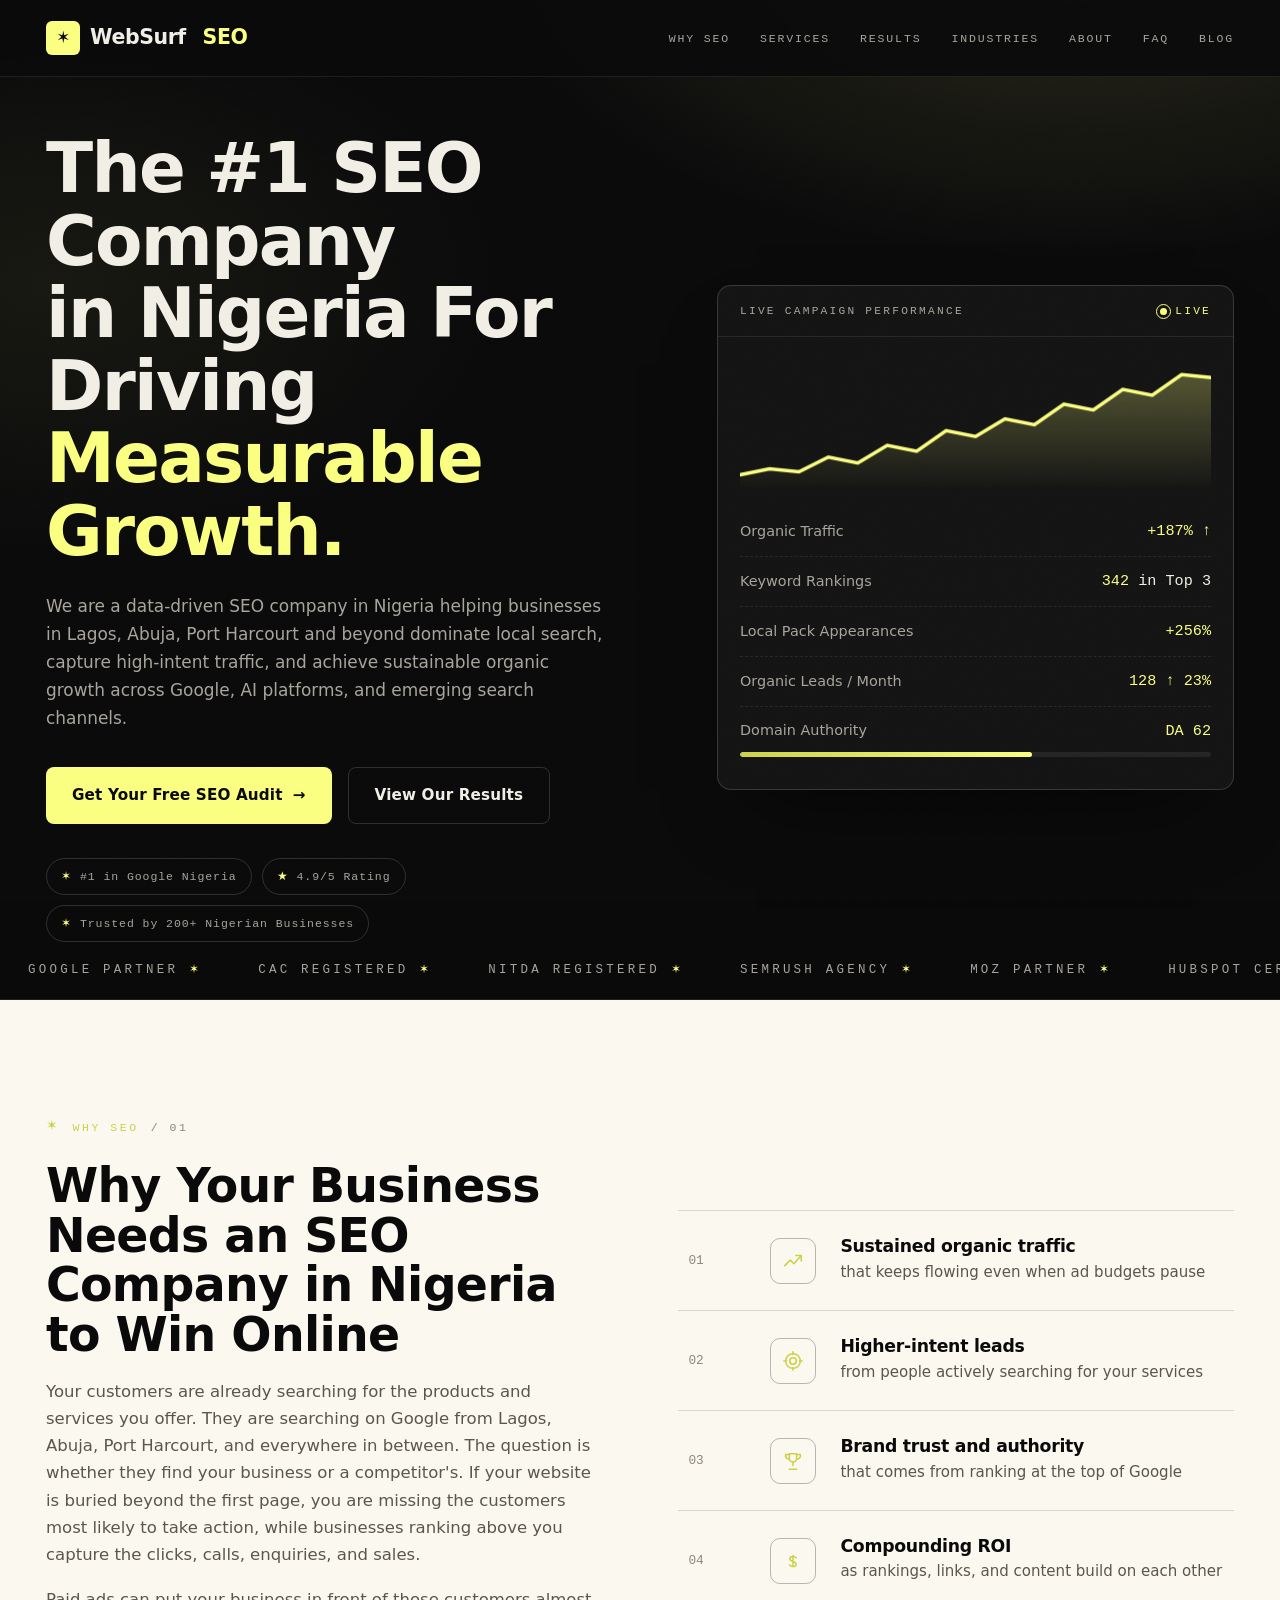
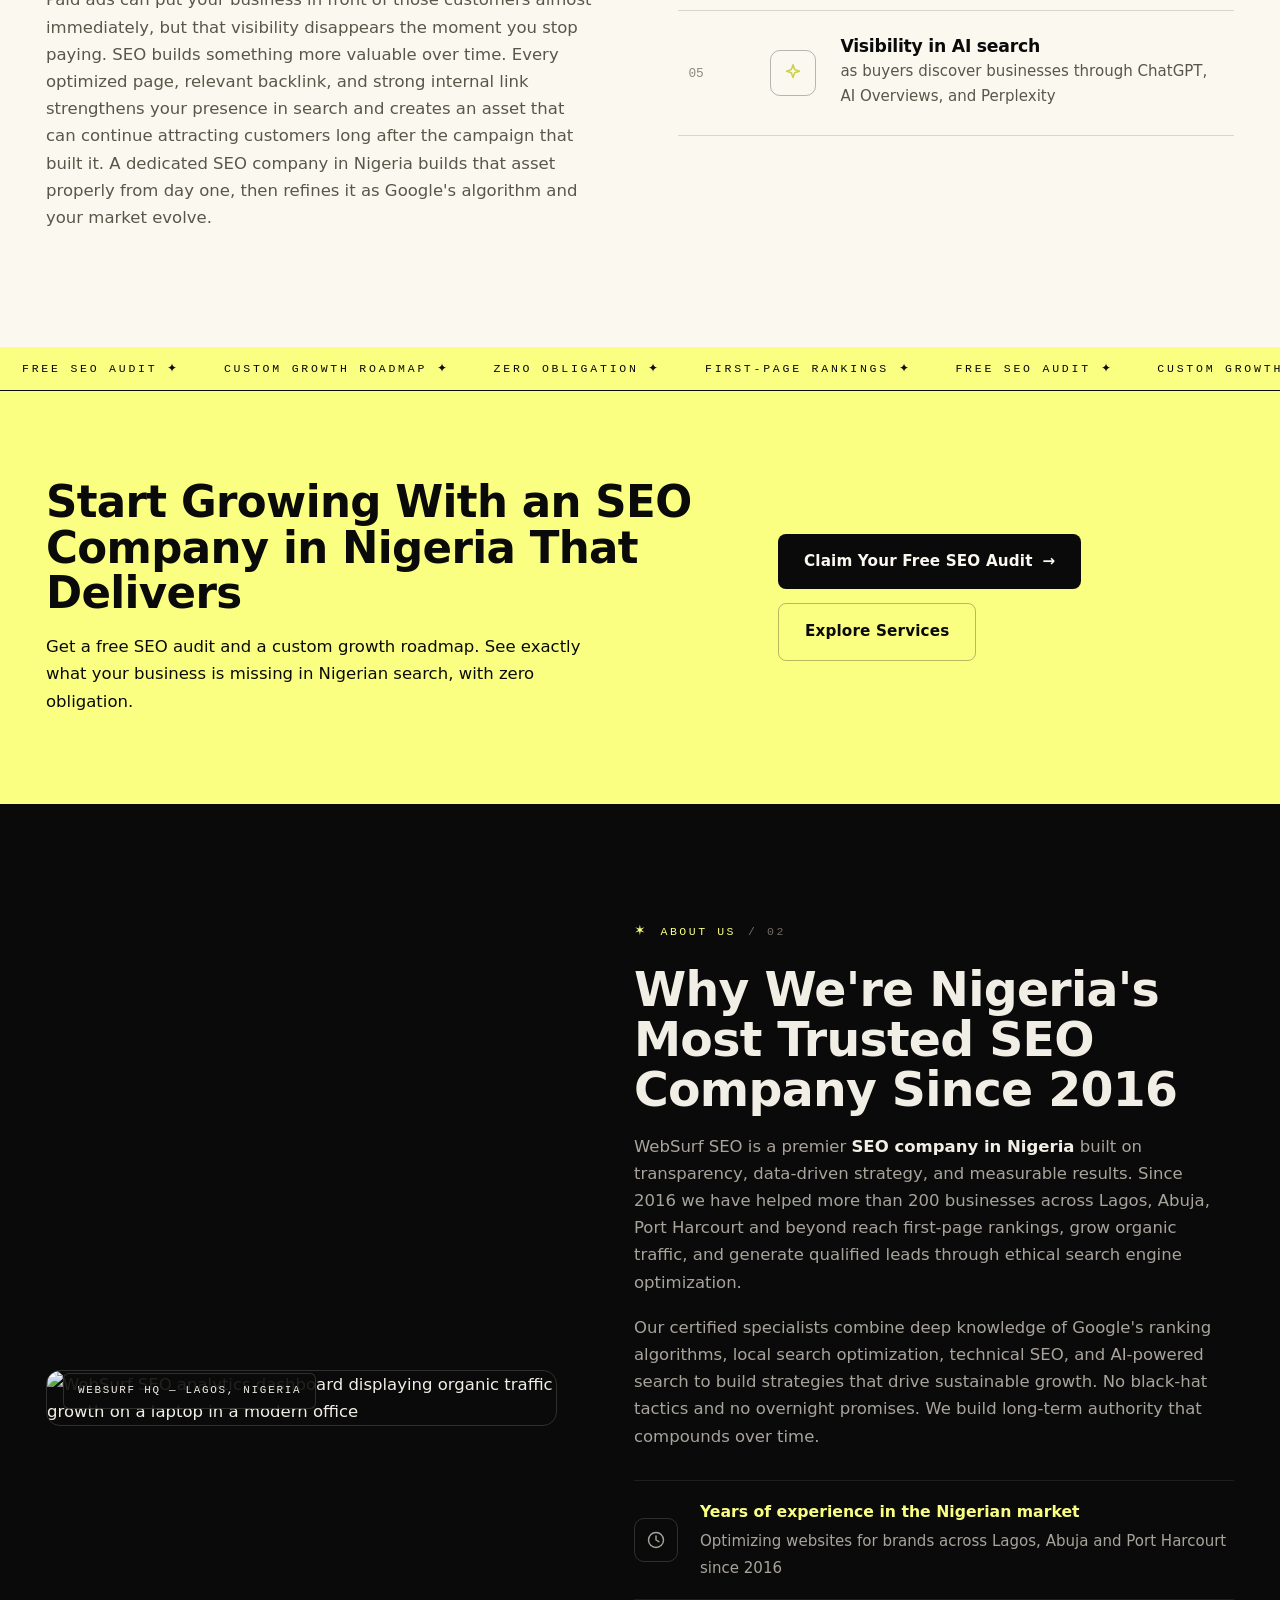
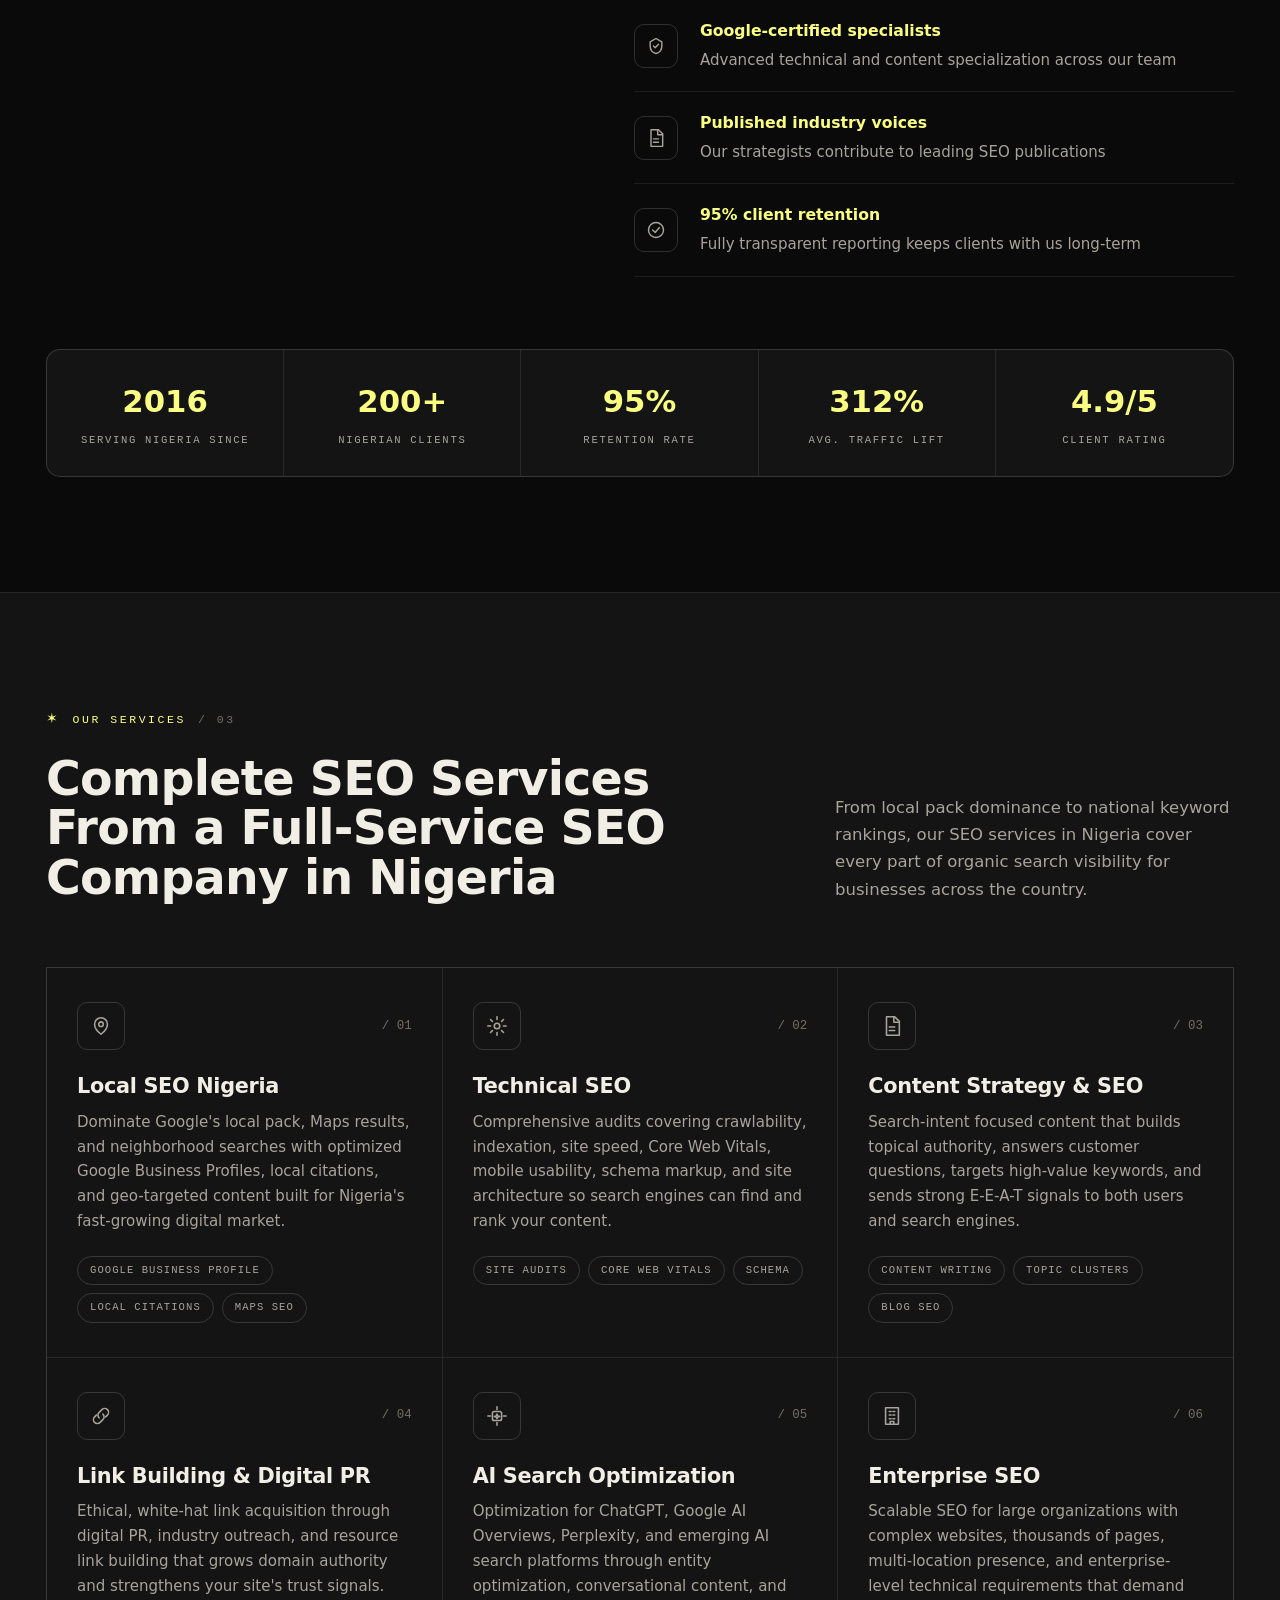
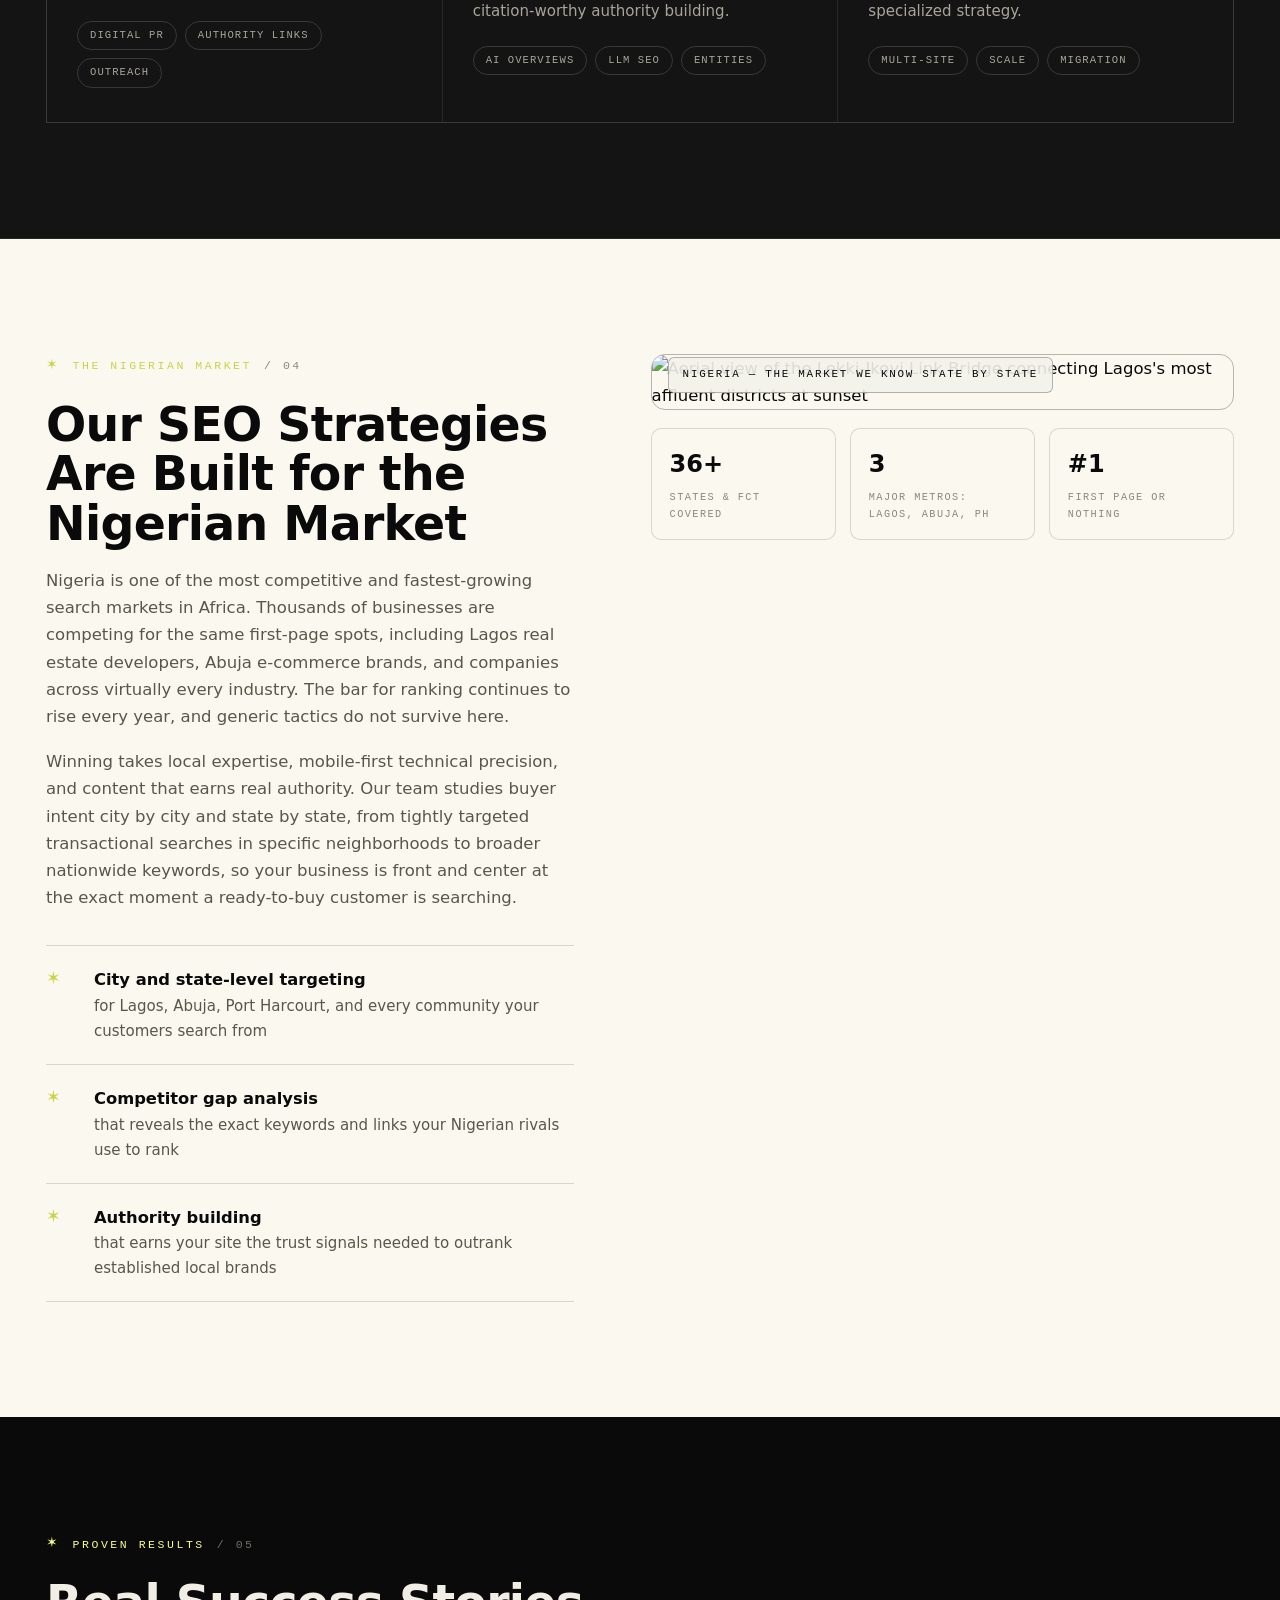
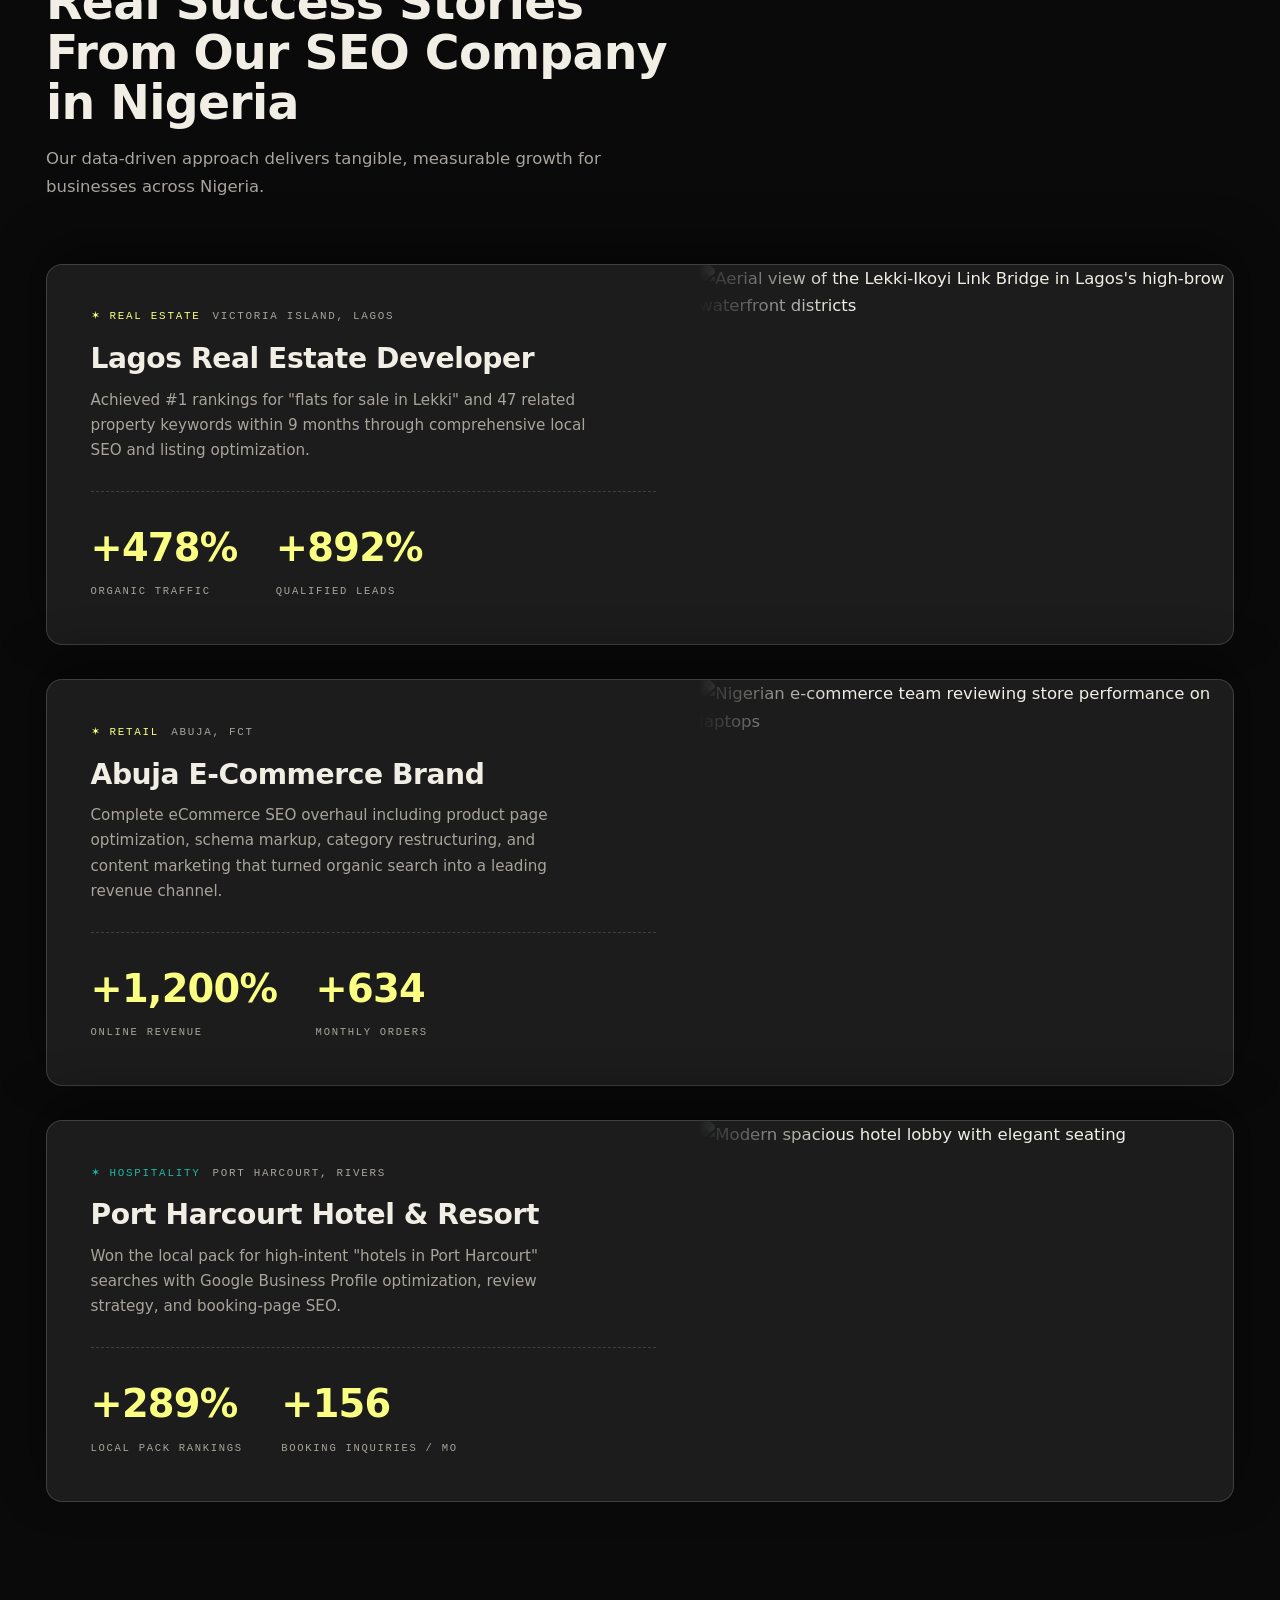
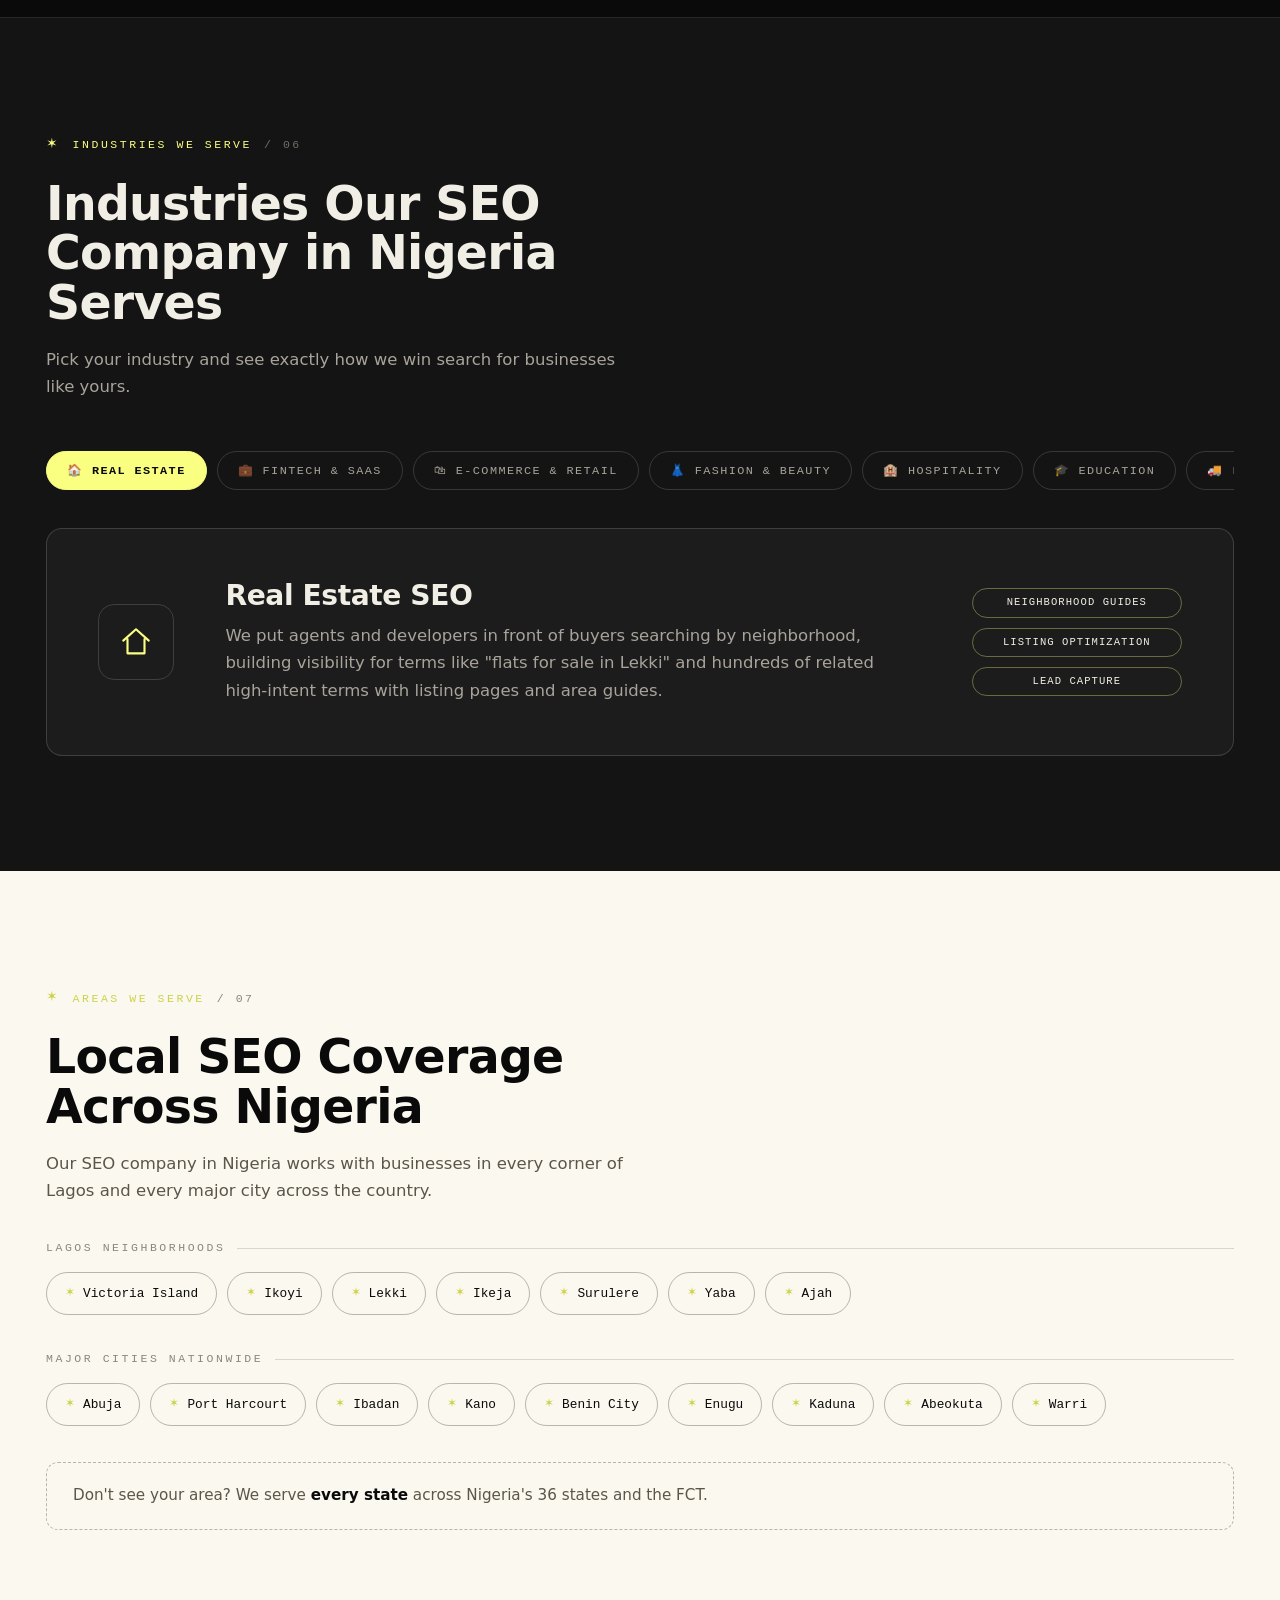
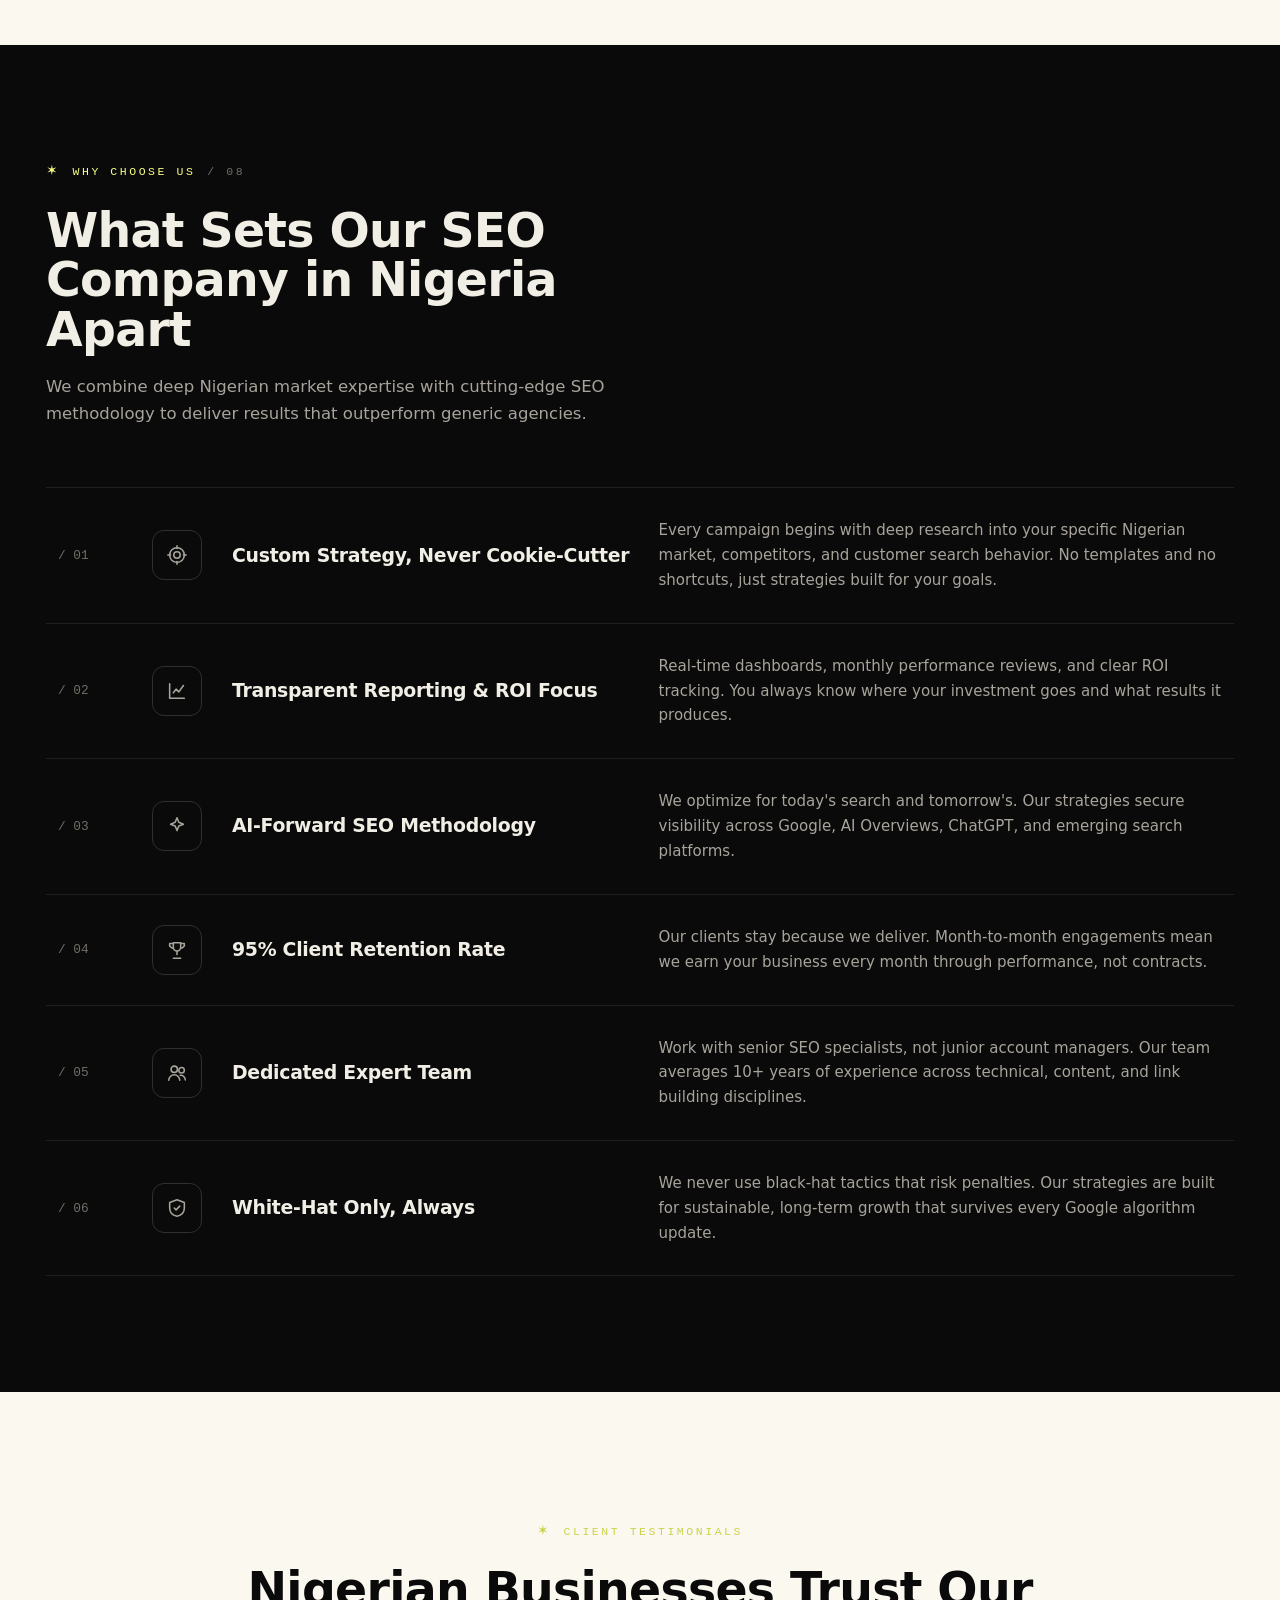
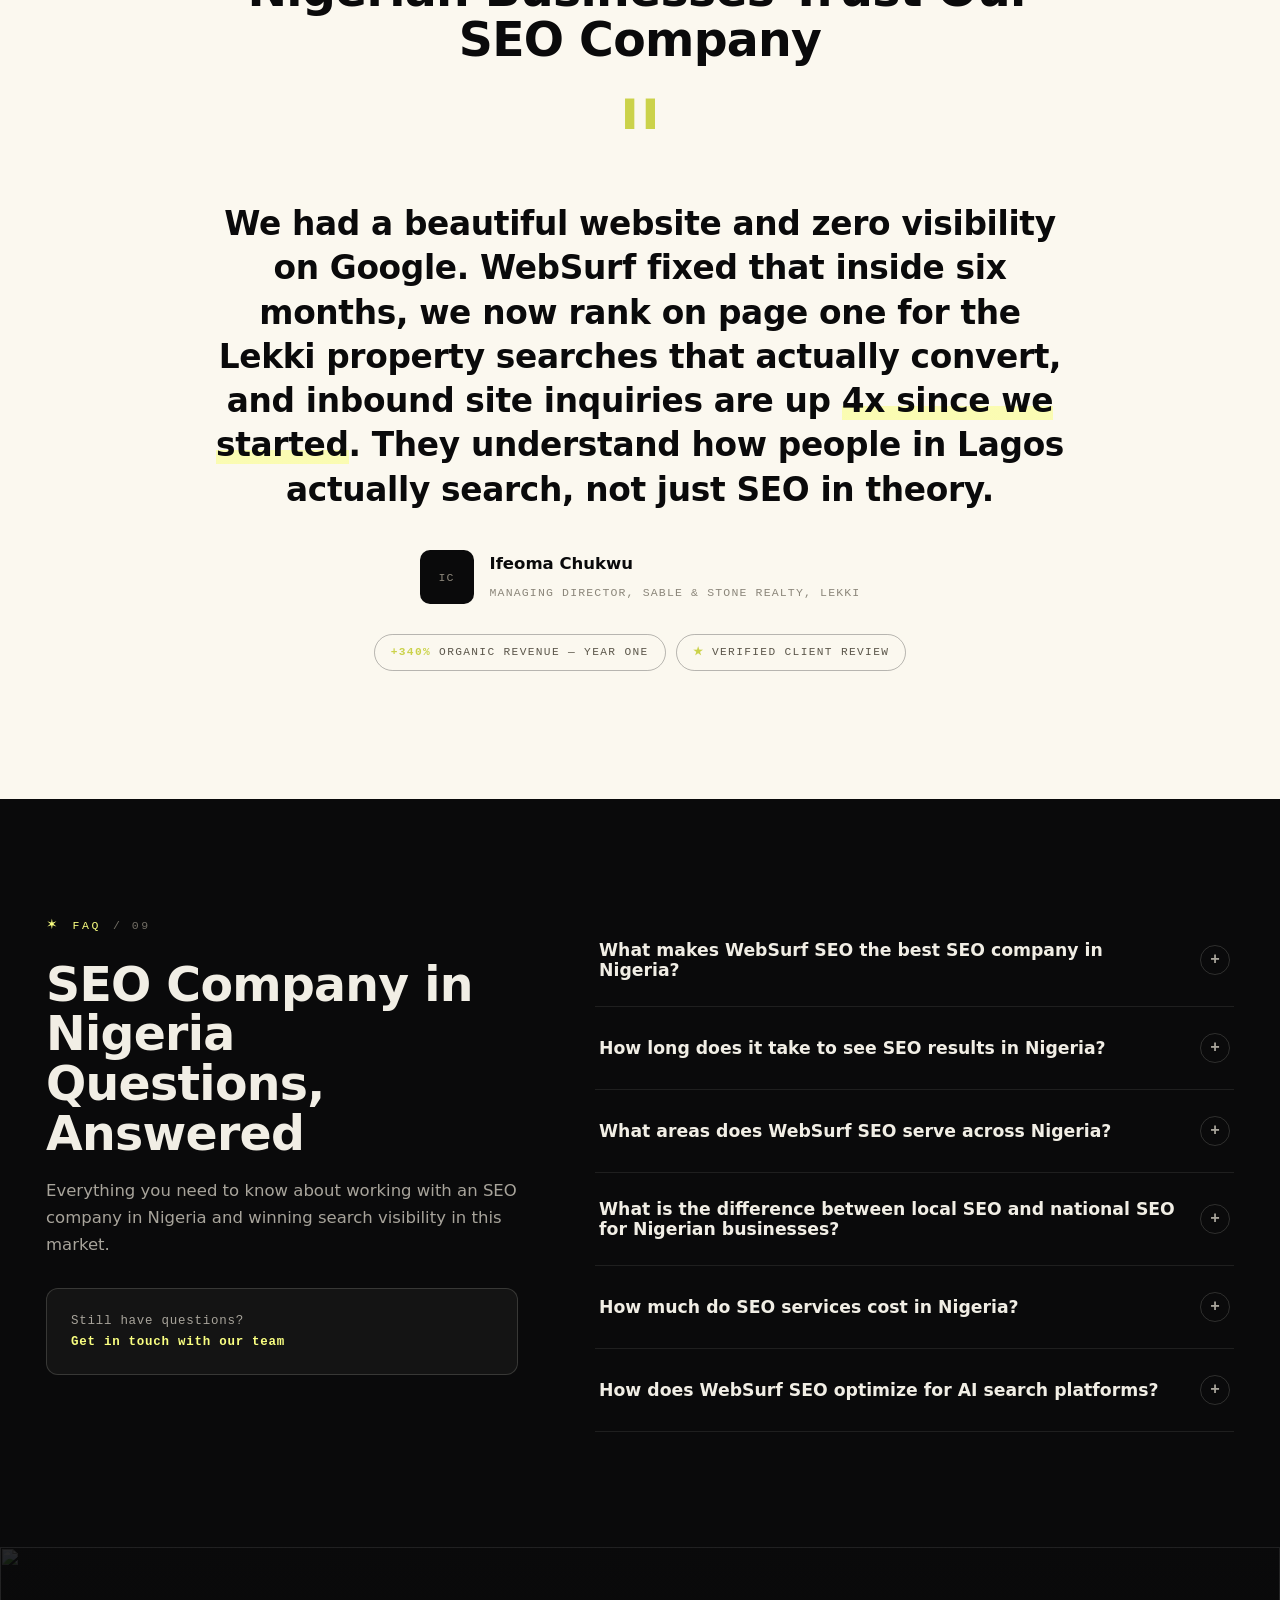
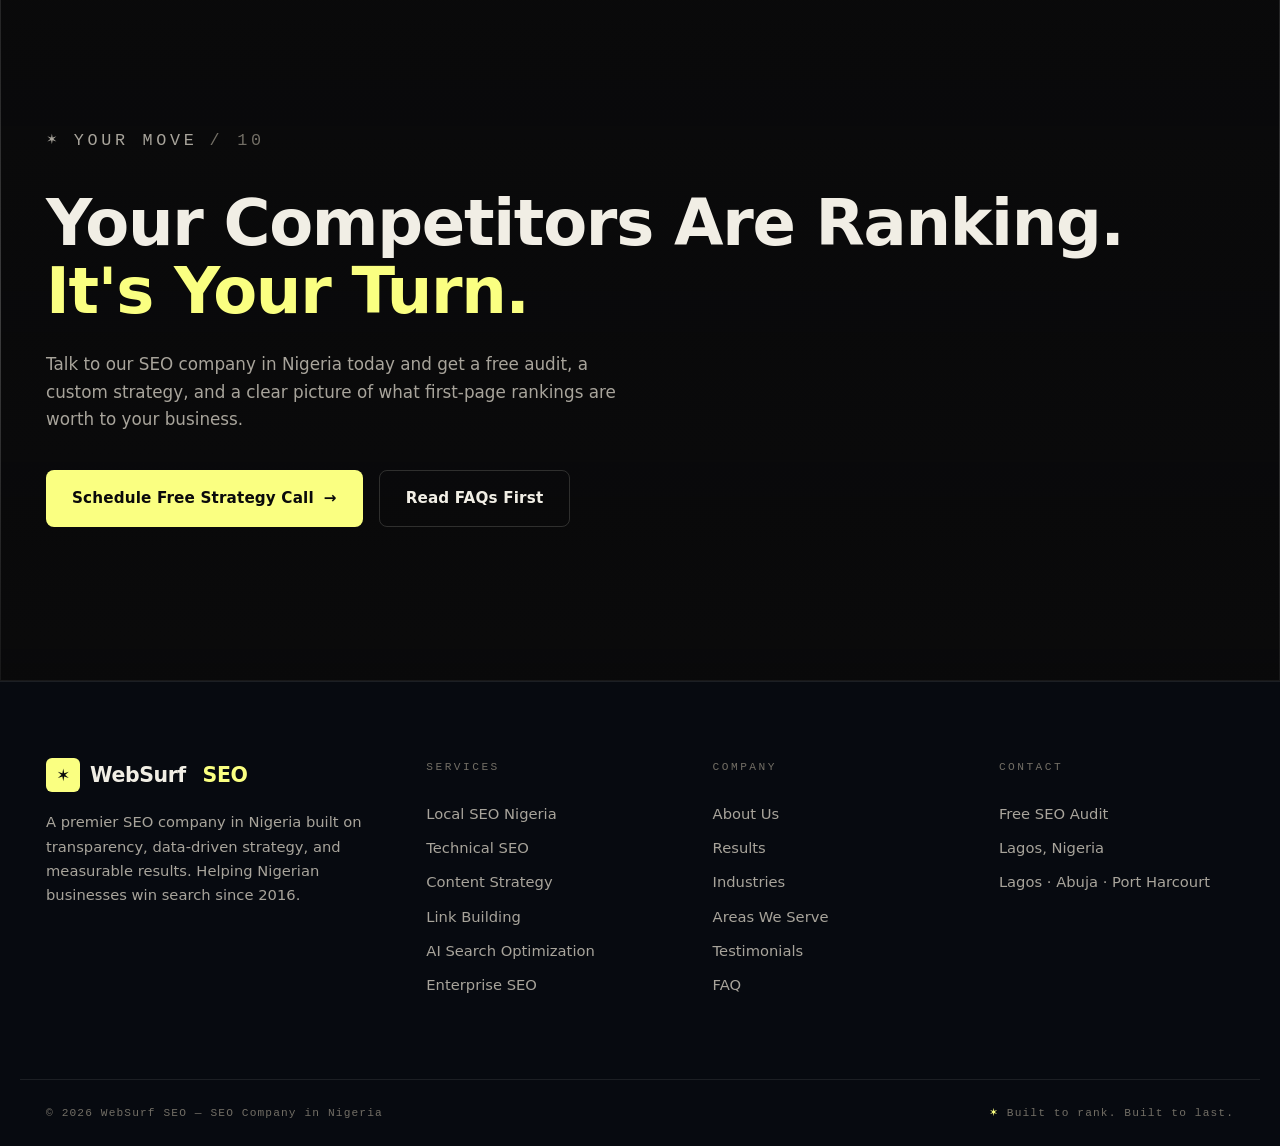
==== commit 753e4bb5: "Add files via upload" ====
--- a/index.html
+++ b/index.html
@@ -4,8 +4,8 @@
 <meta charset="UTF-8">
     <meta name="viewport" content="width=device-width, initial-scale=1.0">
    <!-- Search Engine Optimization by Rank Math - https://rankmath.com/ -->
-<title>SEO Company in Nigeria - #1 SEO Agency for Lagos, Abuja &amp; Nationwide Growth</title>
-<meta name="description" content="WebSurf SEO is a leading SEO company in Nigeria, helping businesses in Lagos, Abuja, Port Harcourt and beyond grow organic traffic, win local rankings, and turn search into revenue.">
+<title>SEO Company in Nigeria - #1 SEO Agency in Nigeria</title>
+<meta name="description" content="WebSurf SEO is a leading SEO company in Nigeria that helps businesses across Nigeria grow organic traffic, win local rankings, and turn search into revenue.">
 <meta name="keywords" content="SEO company in Nigeria, SEO agency Lagos, SEO services Abuja, local SEO Nigeria, digital marketing Nigeria, SEO experts Nigeria, search engine optimization Nigeria">
 <meta name="robots" content="follow, index, max-snippet:-1, max-video-preview:-1, max-image-preview:large"/>
 
@@ -13,14 +13,14 @@
 
 <meta property="og:locale" content="en_NG" />
 <meta property="og:type" content="website" />
-<meta property="og:title" content="SEO Company in Nigeria - #1 SEO Agency for Lagos, Abuja &amp; Nationwide Growth" />
-<meta property="og:description" content="Results-driven SEO company in Nigeria helping businesses improve search visibility, attract high-intent traffic, and achieve measurable organic growth." />
+<meta property="og:title" content="SEO Company in Nigeria - #1 SEO Agency in Nigeria" />
+<meta property="og:description" content="WebSurf SEO is a leading SEO company in Nigeria that helps businesses across Nigeria grow organic traffic, win local rankings, and turn search into revenue." />
 <meta property="og:url" content="https://seocompanyinnigeria.netlify.app/" />
 <meta property="og:site_name" content="WebSurf SEO" />
 
 <meta name="twitter:card" content="summary_large_image" />
-<meta name="twitter:title" content="SEO Company in Nigeria - #1 SEO Agency for Lagos, Abuja &amp; Nationwide Growth" />
-<meta name="twitter:description" content="Results-driven SEO company in Nigeria helping businesses improve search visibility, attract high-intent traffic, and achieve measurable organic growth." />
+<meta name="twitter:title" content="SEO Company in Nigeria - #1 SEO Agency in Nigeria" />
+<meta name="twitter:description" content="WebSurf SEO is a leading SEO company in Nigeria that helps businesses across Nigeria grow organic traffic, win local rankings, and turn search into revenue." />
 
 <script type="application/ld+json" class="rank-math-schema">
 {
@@ -45,7 +45,7 @@
       "@type": "WebPage",
       "@id": "https://seocompanyinnigeria.netlify.app/#webpage",
       "url": "https://seocompanyinnigeria.netlify.app/",
-      "name": "SEO Company in Nigeria - #1 SEO Agency for Lagos, Abuja &amp; Nationwide Growth",
+      "name": "SEO Company in Nigeria - #1 SEO Agency in Nigeria",
       "isPartOf": {
         "@id": "https://seocompanyinnigeria.netlify.app/#website"
       },
@@ -61,392 +61,7 @@
 <link rel="stylesheet" href="https://cdn.jsdelivr.net/npm/@fontsource-variable/archivo@latest/wdth.css">
 <link rel="stylesheet" href="https://cdn.jsdelivr.net/npm/@fontsource-variable/instrument-sans@latest/index.css">
 <link rel="stylesheet" href="https://cdn.jsdelivr.net/npm/@fontsource-variable/ibm-plex-mono@latest/index.css">
-<style>
-:root{
-  --ink:#0A0A0B; --ink2:#141414; --ink3:#1C1C1C; --ink4:#242424;
-  --paper:#FBF8EF; --paper2:#F1E9D4;
-  --acid:#FAFF81; --acid-deep:#CBD24A; --teal:#1FB6A6;
-  --txt:#F1EEE5; --dim:#A8A49B; --dim2:#726E65;
-  --ink-dim:#5B564A; --ink-faint:#8C877B;
-  --line:rgba(241,238,229,.09); --line2:rgba(241,238,229,.16);
-  --inkline:rgba(10,10,11,.14); --inkline2:rgba(10,10,11,.28);
-  --font-display:'Archivo Variable','Archivo',system-ui,sans-serif;
-  --font-body:'Instrument Sans Variable','Instrument Sans',system-ui,sans-serif;
-  --font-mono:'IBM Plex Mono Variable','IBM Plex Mono',ui-monospace,monospace;
-  --ease:cubic-bezier(.22,1,.36,1);
-}
-*{margin:0;padding:0;box-sizing:border-box}
-html{scroll-behavior:smooth}
-body{background:var(--ink);color:var(--txt);font-family:var(--font-body);font-size:16.5px;line-height:1.65;overflow-x:clip;-webkit-font-smoothing:antialiased}
-::selection{background:var(--acid);color:var(--ink)}
-img{display:block;max-width:100%}
-a{color:inherit;text-decoration:none}
-button{font-family:inherit;cursor:pointer;background:none;border:none;color:inherit}
-h1,h2,h3,h4{font-family:var(--font-display);font-weight:800;line-height:1.05;letter-spacing:-.015em}
-.container{max-width:1240px;margin:0 auto;padding:0 26px}
-section{position:relative;scroll-margin-top:92px}
-.sec-pad{padding:clamp(88px,9vw,132px) 0}
-
-/* ---------- noise + progress ---------- */
-.noise{position:fixed;inset:0;z-index:80;pointer-events:none;opacity:.05;mix-blend-mode:overlay;
-  background-image:url("data:image/svg+xml,<svg xmlns='http://www.w3.org/2000/svg' width='180' height='180'><filter id='n'><feTurbulence type='fractalNoise' baseFrequency='0.8' numOctaves='2' stitchTiles='stitch'/></filter><rect width='180' height='180' filter='url(%23n)' opacity='0.6'/></svg>")}
-.progress{position:fixed;top:0;left:0;right:0;height:2px;z-index:90;background:transparent}
-.progress span{display:block;height:100%;background:var(--acid);transform-origin:0 50%;transform:scaleX(0)}
-
-/* ---------- header ---------- */
-header{position:fixed;top:0;left:0;right:0;z-index:70;transition:background .35s,border-color .35s;background:rgba(10,14,21,.86);backdrop-filter:blur(14px);border-bottom:1px solid var(--line)}
-header.scrolled{background:rgba(10,14,21,.86);backdrop-filter:blur(14px);border-color:var(--line)}
-.nav{display:flex;align-items:center;justify-content:space-between;height:76px}
-.logo{display:flex;align-items:center;gap:10px;font-family:var(--font-display);font-weight:900;font-size:1.28rem;letter-spacing:-.02em}
-.logo .mark{width:34px;height:34px;background:var(--acid);color:var(--ink);display:grid;place-items:center;font-size:1.05rem;border-radius:6px;transition:transform .4s var(--ease)}
-.logo:hover .mark{transform:rotate(90deg)}
-.logo em{font-style:normal;color:var(--acid)}
-.nav-links{display:flex;gap:30px;align-items:center;margin-left:auto}
-.nav-links a{font-family:var(--font-mono);font-size:.72rem;letter-spacing:.16em;text-transform:uppercase;color:var(--dim);position:relative;padding:6px 0;transition:color .3s}
-.nav-links a::after{content:"";position:absolute;left:0;bottom:0;height:1px;width:100%;background:var(--acid);transform:scaleX(0);transform-origin:right;transition:transform .4s var(--ease)}
-.nav-links a:hover{color:var(--txt)}
-.nav-links a:hover::after{transform:scaleX(1);transform-origin:left}
-.nav-cta{display:flex;align-items:center;gap:18px}
-.nav-phone{font-family:var(--font-mono);font-size:.78rem;color:var(--dim);transition:color .3s}
-.nav-phone:hover{color:var(--acid)}
-.burger{display:none;flex-direction:column;gap:5px;padding:8px}
-.burger span{width:24px;height:2px;background:var(--txt);transition:transform .35s var(--ease),opacity .3s}
-.m-menu{display:none}
-@media(max-width:1020px){
-  .nav-links,.nav-phone{display:none}
-  .burger{display:flex}
-  .m-menu{display:flex;flex-direction:column;gap:4px;position:fixed;top:76px;left:0;right:0;background:var(--ink2);border-bottom:1px solid var(--line);padding:18px 26px 26px;transform:translateY(-110%);transition:transform .45s var(--ease);z-index:69}
-  body.menu-open .m-menu{transform:translateY(0)}
-  body.menu-open .burger span:nth-child(1){transform:translateY(7px) rotate(45deg)}
-  body.menu-open .burger span:nth-child(2){opacity:0}
-  body.menu-open .burger span:nth-child(3){transform:translateY(-7px) rotate(-45deg)}
-  .m-menu a{font-family:var(--font-mono);font-size:.85rem;letter-spacing:.14em;text-transform:uppercase;padding:12px 0;border-bottom:1px solid var(--line);color:var(--dim)}
-  .m-menu a:last-child{border:none;color:var(--acid)}
-}
-
-/* ---------- buttons ---------- */
-.btn{display:inline-flex;align-items:center;gap:10px;font-family:var(--font-display);font-weight:700;font-size:.95rem;letter-spacing:.01em;padding:15px 26px;border-radius:8px;transition:transform .35s var(--ease),background .3s,color .3s,border-color .3s,box-shadow .35s;position:relative}
-.btn .arr{transition:transform .35s var(--ease)}
-.btn:hover .arr{transform:translateX(5px)}
-.btn-acid{background:var(--acid);color:var(--ink)}
-.btn-acid:hover{transform:translateY(-3px);box-shadow:0 14px 34px -12px rgba(250,255,129,.45)}
-.btn-ghost{border:1px solid var(--line2);color:var(--txt)}
-.btn-ghost:hover{border-color:var(--acid);color:var(--acid);transform:translateY(-3px)}
-.btn-ink{background:var(--ink);color:var(--paper)}
-.btn-ink:hover{transform:translateY(-3px);box-shadow:0 14px 34px -14px rgba(10,14,21,.6)}
-.btn-ghost-ink{border:1px solid var(--inkline2);color:var(--ink)}
-.btn-ghost-ink:hover{background:var(--ink);color:var(--paper);transform:translateY(-3px)}
-
-/* ---------- eyebrow / headings ---------- */
-.eyebrow{display:flex;align-items:center;gap:12px;font-family:var(--font-mono);font-size:.72rem;letter-spacing:.22em;text-transform:uppercase;color:var(--acid);margin-bottom:22px}
-.eyebrow .idx{color:var(--dim2)}
-.light .eyebrow{color:var(--acid-deep)}
-.light .eyebrow .idx{color:var(--ink-faint)}
-.eyebrow::before{content:"✶";font-size:.9rem}
-h2.sec-title{font-size:clamp(2rem,3.7vw,3.15rem);max-width:20ch}
-.sec-intro{color:var(--dim);max-width:56ch;margin-top:18px}
-.light .sec-intro{color:var(--ink-dim)}
-.light{background:var(--paper);color:var(--ink)}
-.light ::selection{background:var(--ink);color:var(--acid)}
-
-/* ---------- reveal ---------- */
-.rv{opacity:0;transform:translateY(28px);transition:opacity .9s var(--ease),transform .9s var(--ease);transition-delay:var(--d,0s)}
-.rv.in{opacity:1;transform:none}
-
-/* ---------- hero ---------- */
-.hero{padding:132px 0 0;background:
-  radial-gradient(1000px 560px at 84% -8%,rgba(250,255,129,.14),transparent 60%),
-  radial-gradient(700px 420px at 4% 30%,rgba(250,255,129,.06),transparent 65%)}
-.hero-grid{display:grid;grid-template-columns:1.08fr .92fr;gap:clamp(40px,5vw,72px);align-items:center}
-.hero-title{font-size:clamp(2.7rem,5.4vw,4.7rem);font-weight:900;letter-spacing:-.025em}
-.hero-title .lm{display:block;overflow:hidden;padding-bottom:.08em;margin-bottom:-.08em}
-.hero-title .lm-in{display:block;transform:translateY(115%);animation:lmUp 1s var(--ease) forwards;animation-delay:var(--d,0s)}
-@keyframes lmUp{to{transform:translateY(0)}}
-.hero-title .acid-line{color:var(--acid)}
-.hero-sub{color:var(--dim);max-width:52ch;margin:26px 0 34px;font-size:1.06rem}
-.hero-btns{display:flex;gap:16px;flex-wrap:wrap}
-.hero-badges{display:flex;gap:10px;flex-wrap:wrap;margin-top:34px}
-.hbadge{font-family:var(--font-mono);font-size:.72rem;letter-spacing:.08em;border:1px solid var(--line2);border-radius:100px;padding:8px 14px;color:var(--dim);display:inline-flex;gap:8px;align-items:center;transition:border-color .3s,color .3s,transform .3s}
-.hbadge b{color:var(--acid);font-weight:500}
-.hbadge:hover{border-color:var(--acid);color:var(--txt);transform:translateY(-2px)}
-
-/* dashboard card */
-.dash{background:var(--ink2);border:1px solid var(--line2);border-radius:14px;overflow:hidden;box-shadow:0 40px 80px -40px rgba(0,0,0,.7);will-change:transform}
-.dash-head{display:flex;justify-content:space-between;align-items:center;padding:16px 22px;border-bottom:1px solid var(--line);font-family:var(--font-mono);font-size:.7rem;letter-spacing:.2em;text-transform:uppercase;color:var(--dim)}
-.live-dot{display:inline-flex;align-items:center;gap:8px;color:var(--acid)}
-.live-dot i{width:7px;height:7px;border-radius:50%;background:var(--acid);position:relative}
-.live-dot i::after{content:"";position:absolute;inset:-4px;border-radius:50%;border:1px solid var(--acid);animation:pulse 1.8s ease-out infinite}
-@keyframes pulse{0%{transform:scale(.5);opacity:1}100%{transform:scale(1.5);opacity:0}}
-.dash-chart{padding:20px 22px 6px}
-.dash-chart svg{width:100%;height:auto;display:block}
-.chart-line{stroke:var(--acid);stroke-width:2.4;fill:none;stroke-linecap:round;stroke-dasharray:1;stroke-dashoffset:1;animation:draw 2.4s var(--ease) forwards .6s}
-@keyframes draw{to{stroke-dashoffset:0}}
-.chart-area{fill:url(#areaGrad);opacity:0;animation:fadeIn 1s ease forwards 2.2s}
-@keyframes fadeIn{to{opacity:1}}
-.dash-rows{padding:8px 22px 20px}
-.drow{display:flex;justify-content:space-between;align-items:center;padding:12px 0;border-bottom:1px dashed var(--line);font-size:.9rem}
-.drow:last-child{border:none}
-.drow .lbl{color:var(--dim)}
-.drow .val{font-family:var(--font-mono);font-size:.95rem;color:var(--txt)}
-.drow .val b{color:var(--acid);font-weight:500}
-.drow .up{color:var(--acid)}
-.da-bar{height:5px;background:var(--ink4);border-radius:99px;margin-top:8px;overflow:hidden}
-.da-bar span{display:block;height:100%;width:0;background:linear-gradient(90deg,var(--acid-deep),var(--acid));border-radius:99px;transition:width 1.8s var(--ease) .5s}
-.dash.in .da-bar span{width:62%}
-.blip{animation:blip .6s ease}
-@keyframes blip{0%{text-shadow:0 0 16px rgba(250,255,129,.9);color:var(--acid)}100%{text-shadow:none}}
-
-/* hero stats strip */
-.hero-stats{display:grid;grid-template-columns:repeat(3,1fr);border-top:1px solid var(--line);border-bottom:1px solid var(--line);margin-top:clamp(56px,7vw,96px)}
-.hstat{padding:30px 26px;border-right:1px solid var(--line);display:flex;flex-direction:column;gap:2px}
-.hstat:last-child{border-right:none}
-.hstat .num{font-family:var(--font-display);font-weight:900;font-size:clamp(2rem,3.6vw,3rem);color:var(--acid);letter-spacing:-.02em}
-.hstat .cap{font-family:var(--font-mono);font-size:.72rem;letter-spacing:.18em;text-transform:uppercase;color:var(--dim)}
-
-/* ---------- ticker ---------- */
-.ticker{border-bottom:1px solid var(--line);background:var(--ink);overflow:hidden;padding:18px 0}
-.ticker-track{display:flex;width:max-content;animation:tick 30s linear infinite}
-.ticker:hover .ticker-track{animation-play-state:paused}
-@keyframes tick{to{transform:translateX(-50%)}}
-.ticker-set{display:flex;align-items:center;flex-shrink:0}
-.ticker-set span{font-family:var(--font-mono);font-size:.78rem;letter-spacing:.26em;text-transform:uppercase;color:var(--dim);padding:0 28px;white-space:nowrap}
-.ticker-set i{color:var(--acid);font-style:normal}
-
-/* ---------- why ---------- */
-.why-grid{display:grid;grid-template-columns:1fr 1fr;gap:clamp(44px,6vw,90px);align-items:center}
-.why-sticky{position:sticky;top:110px}
-.why-copy p{color:var(--ink-dim);margin-top:18px;max-width:52ch}
-.why-copy p strong{color:var(--ink)}
-.gains{border-top:1px solid var(--inkline)}
-.gain{display:grid;grid-template-columns:64px 52px 1fr;gap:18px;align-items:center;padding:26px 10px;border-bottom:1px solid var(--inkline);transition:background .35s,padding .35s var(--ease)}
-.gain:hover{background:var(--paper2);padding-left:22px}
-.gain .g-idx{font-family:var(--font-mono);font-size:.8rem;color:var(--ink-faint)}
-.gain .g-ico{width:46px;height:46px;border:1px solid var(--inkline2);border-radius:10px;display:grid;place-items:center;color:var(--acid-deep);transition:background .3s,color .3s,transform .4s var(--ease)}
-.gain:hover .g-ico{background:var(--ink);color:var(--acid);transform:rotate(-6deg)}
-.gain h4{font-size:1.08rem;margin-bottom:4px}
-.gain p{color:var(--ink-dim);font-size:.94rem}
-
-/* ---------- acid band ---------- */
-.band{background:var(--acid);color:var(--ink);overflow:hidden}
-.band-marquee{border-bottom:1.5px solid var(--ink);overflow:hidden;padding:12px 0}
-.band-track{display:flex;width:max-content;animation:tick 22s linear infinite}
-.band-track span{font-family:var(--font-mono);font-size:.72rem;letter-spacing:.24em;text-transform:uppercase;padding:0 22px;white-space:nowrap}
-.band-inner{padding-top:clamp(64px,7vw,96px);padding-bottom:clamp(64px,7vw,96px);display:grid;grid-template-columns:1.2fr .8fr;gap:48px;align-items:center}
-.band h2{font-size:clamp(1.9rem,3.4vw,2.9rem)}
-.band p{margin-top:16px;max-width:52ch;font-weight:500}
-.band-cta{display:flex;flex-direction:column;gap:14px;align-items:flex-start}
-
-/* ---------- about ---------- */
-.about-grid{display:grid;grid-template-columns:.92fr 1.08fr;gap:clamp(44px,6vw,84px);align-items:center}
-.kb-frame{border-radius:14px;overflow:hidden;border:1px solid var(--line2);position:relative}
-.kb-frame img{width:100%;height:100%;object-fit:cover;animation:kenburns 18s ease-in-out infinite alternate}
-@keyframes kenburns{0%{transform:scale(1) translate(0,0)}100%{transform:scale(1.1) translate(2%, -2%)}}
-.kb-tag{position:absolute;left:16px;bottom:16px;background:rgba(10,14,21,.82);backdrop-filter:blur(6px);border:1px solid var(--line2);color:var(--txt);font-family:var(--font-mono);font-size:.68rem;letter-spacing:.16em;text-transform:uppercase;padding:8px 14px;border-radius:6px}
-.eeat{margin-top:30px;display:grid;gap:0;border-top:1px solid var(--line)}
-.eeat-row{display:grid;grid-template-columns:48px 1fr;gap:18px;align-items:center;padding:18px 0;border-bottom:1px solid var(--line)}
-.eeat-row .svc-ico{width:44px;height:44px}
-.eeat-row b{display:block;font-family:var(--font-display);font-weight:700;color:var(--acid);font-size:.98rem;margin-bottom:2px}
-.eeat-row span{color:var(--dim);font-size:.94rem}
-.about-stats{display:grid;grid-template-columns:repeat(5,1fr);border:1px solid var(--line2);border-radius:14px;margin-top:clamp(48px,6vw,72px);overflow:hidden;background:var(--ink2)}
-.astat{padding:26px 20px;border-right:1px solid var(--line);text-align:center}
-.astat:last-child{border-right:none}
-.astat .num{font-family:var(--font-display);font-weight:900;font-size:clamp(1.5rem,2.4vw,2.1rem);color:var(--acid)}
-.astat .cap{font-family:var(--font-mono);font-size:.66rem;letter-spacing:.16em;text-transform:uppercase;color:var(--dim);margin-top:6px}
-
-/* ---------- services ---------- */
-.services{background:var(--ink2);border-top:1px solid var(--line);border-bottom:1px solid var(--line)}
-.svc-head{display:flex;justify-content:space-between;align-items:end;gap:40px;margin-bottom:clamp(40px,5vw,64px)}
-.svc-grid{display:grid;grid-template-columns:repeat(3,1fr);gap:1px;background:var(--line);border:1px solid var(--line)}
-.svc{background:var(--ink2);padding:34px 30px;position:relative;overflow:hidden;transition:background .4s}
-.svc::before{content:"";position:absolute;left:0;top:0;height:3px;width:100%;background:var(--acid);transform:scaleX(0);transform-origin:left;transition:transform .5s var(--ease)}
-.svc:hover{background:var(--ink3)}
-.svc:hover::before{transform:scaleX(1)}
-.svc-top{display:flex;justify-content:space-between;align-items:center;margin-bottom:26px}
-.svc-ico{width:48px;height:48px;border:1px solid var(--line2);border-radius:10px;display:grid;place-items:center;color:var(--dim);transition:color .3s,border-color .3s,transform .4s var(--ease)}
-.svc:hover .svc-ico{color:var(--acid);border-color:var(--acid);transform:rotate(-6deg)}
-.svc-num{font-family:var(--font-mono);font-size:.78rem;color:var(--dim2)}
-.svc h3{font-size:1.3rem;margin-bottom:12px}
-.svc p{color:var(--dim);font-size:.94rem;margin-bottom:22px}
-.tags{display:flex;flex-wrap:wrap;gap:8px}
-.tag{font-family:var(--font-mono);font-size:.66rem;letter-spacing:.1em;text-transform:uppercase;border:1px solid var(--line2);border-radius:100px;padding:5px 12px;color:var(--dim);transition:border-color .3s,color .3s}
-.svc:hover .tag{border-color:rgba(250,255,129,.4);color:var(--txt)}
-
-/* ---------- market ---------- */
-.market-grid{display:grid;grid-template-columns:.95fr 1.05fr;gap:clamp(44px,6vw,84px);align-items:start}
-.market-sticky{position:sticky;top:110px}
-.mkt-points{margin-top:34px;display:grid;gap:0;border-top:1px solid var(--inkline)}
-.mkt-point{display:grid;grid-template-columns:34px 1fr;gap:14px;padding:20px 0;border-bottom:1px solid var(--inkline)}
-.mkt-point .star{color:var(--acid-deep);font-size:1.1rem;line-height:1.4}
-.mkt-point b{font-family:var(--font-display);font-size:1.02rem}
-.mkt-point p{color:var(--ink-dim);font-size:.94rem}
-.mkt-fig{border-radius:14px;overflow:hidden;border:1px solid var(--inkline2);position:relative}
-.mkt-fig img{width:100%;object-fit:cover;animation:kenburns 20s ease-in-out infinite alternate}
-.mkt-fig .kb-tag{background:rgba(242,241,234,.9);color:var(--ink);border-color:var(--inkline2)}
-.mkt-facts{display:grid;grid-template-columns:repeat(3,1fr);gap:14px;margin-top:18px}
-.mfact{border:1px solid var(--inkline);border-radius:10px;padding:16px 18px;background:var(--paper);transition:transform .35s var(--ease),border-color .3s}
-.mfact:hover{transform:translateY(-4px);border-color:var(--inkline2)}
-.mfact .num{font-family:var(--font-display);font-weight:900;font-size:1.5rem}
-.mfact .cap{font-family:var(--font-mono);font-size:.64rem;letter-spacing:.14em;text-transform:uppercase;color:var(--ink-faint);margin-top:4px}
-
-/* ---------- results / stacked cases ---------- */
-.case-stack{display:grid;gap:34px;margin-top:clamp(44px,5vw,64px)}
-.case-card{position:sticky;top:calc(96px + var(--i)*26px);background:var(--ink3);border:1px solid var(--line2);border-radius:16px;overflow:hidden;display:grid;grid-template-columns:1.1fr .9fr;box-shadow:0 -18px 50px rgba(0,0,0,.45)}
-.case-body{padding:clamp(28px,3.4vw,46px)}
-.case-meta{display:flex;gap:12px;flex-wrap:wrap;font-family:var(--font-mono);font-size:.68rem;letter-spacing:.16em;text-transform:uppercase;color:var(--dim);margin-bottom:18px}
-.case-meta .ct{color:var(--acid)}
-.case-card h3{font-size:clamp(1.4rem,2.2vw,1.9rem);margin-bottom:14px}
-.case-card .desc{color:var(--dim);font-size:.95rem;max-width:52ch}
-.case-metrics{display:flex;gap:clamp(24px,3vw,52px);margin-top:28px;border-top:1px dashed var(--line2);padding-top:24px}
-.cmetric .num{font-family:var(--font-display);font-weight:900;font-size:clamp(1.8rem,3vw,2.6rem);color:var(--acid);letter-spacing:-.02em}
-.cmetric .cap{font-family:var(--font-mono);font-size:.66rem;letter-spacing:.16em;text-transform:uppercase;color:var(--dim);margin-top:4px}
-.case-img{position:relative;overflow:hidden;min-height:300px}
-.case-img img{position:absolute;inset:0;width:100%;height:100%;object-fit:cover;transition:transform 1.2s var(--ease);filter:saturate(.9)}
-.case-card:hover .case-img img{transform:scale(1.07)}
-.case-img::after{content:"";position:absolute;inset:0;background:linear-gradient(90deg,var(--ink3) 0%,transparent 26%)}
-
-/* ---------- industries ---------- */
-.industries{background:var(--ink2);border-top:1px solid var(--line)}
-.tabs-row{display:flex;gap:10px;overflow-x:auto;padding-bottom:8px;margin:clamp(36px,4vw,52px) 0 30px;scrollbar-width:none}
-.tabs-row::-webkit-scrollbar{display:none}
-.tab-btn{flex-shrink:0;font-family:var(--font-mono);font-size:.74rem;letter-spacing:.12em;text-transform:uppercase;border:1px solid var(--line2);border-radius:100px;padding:11px 20px;color:var(--dim);transition:all .3s}
-.tab-btn:hover{border-color:var(--acid);color:var(--txt)}
-.tab-btn.active{background:var(--acid);border-color:var(--acid);color:var(--ink);font-weight:600}
-.ind-panel{display:none;grid-template-columns:auto 1fr auto;gap:clamp(24px,4vw,56px);align-items:center;background:var(--ink3);border:1px solid var(--line2);border-radius:16px;padding:clamp(28px,4vw,52px)}
-.ind-panel.active{display:grid;animation:panelIn .5s var(--ease)}
-@keyframes panelIn{from{opacity:0;transform:translateY(18px)}to{opacity:1;transform:none}}
-.ind-ico{width:76px;height:76px;border:1px solid var(--line2);border-radius:16px;display:grid;place-items:center;color:var(--acid)}
-.ind-body h3{font-size:clamp(1.3rem,2.2vw,1.8rem);margin-bottom:12px}
-.ind-body p{color:var(--dim);max-width:64ch}
-.ind-tags{display:flex;flex-direction:column;gap:10px;min-width:210px}
-.ind-tags .tag{border-color:rgba(250,255,129,.35);color:var(--txt);text-align:center}
-
-/* ---------- areas ---------- */
-.area-group{margin-top:38px}
-.area-group h4{font-family:var(--font-mono);font-weight:500;font-size:.72rem;letter-spacing:.22em;text-transform:uppercase;color:var(--ink-faint);margin-bottom:18px;display:flex;align-items:center;gap:12px}
-.area-group h4::after{content:"";height:1px;flex:1;background:var(--inkline)}
-.chips{display:flex;flex-wrap:wrap;gap:10px}
-.chip{font-family:var(--font-mono);font-size:.8rem;border:1px solid var(--inkline2);border-radius:100px;padding:10px 18px;color:var(--ink);display:inline-flex;align-items:center;gap:8px;transition:all .3s var(--ease)}
-.chip::before{content:"✶";color:var(--acid-deep);font-size:.75rem;transition:transform .4s var(--ease)}
-.chip:hover{background:var(--ink);color:var(--paper);border-color:var(--ink);transform:translateY(-3px)}
-.chip:hover::before{color:var(--acid);transform:rotate(180deg)}
-.area-note{margin-top:36px;border:1px dashed var(--inkline2);border-radius:12px;padding:20px 26px;color:var(--ink-dim);font-size:.95rem}
-.area-note b{color:var(--ink)}
-
-/* ---------- why us ---------- */
-.whyus-list{margin-top:clamp(40px,5vw,60px);border-top:1px solid var(--line)}
-.wu-row{display:grid;grid-template-columns:70px 56px 1fr 1.4fr;gap:24px;align-items:center;padding:30px 12px;border-bottom:1px solid var(--line);transition:background .35s,padding .35s var(--ease)}
-.wu-row:hover{background:var(--ink2);padding-left:26px}
-.wu-idx{font-family:var(--font-mono);font-size:.8rem;color:var(--dim2)}
-.wu-ico{width:50px;height:50px;border:1px solid var(--line2);border-radius:12px;display:grid;place-items:center;color:var(--dim);transition:all .35s var(--ease)}
-.wu-row:hover .wu-ico{color:var(--ink);background:var(--acid);border-color:var(--acid);transform:rotate(-8deg)}
-.wu-row h3{font-size:1.18rem}
-.wu-row p{color:var(--dim);font-size:.94rem}
-
-/* ---------- testimonial ---------- */
-.testi{padding:clamp(90px,10vw,140px) 0}
-.testi-inner{max-width:920px;margin:0 auto;text-align:center;position:relative}
-.testi .qmark{font-family:var(--font-display);font-size:7rem;line-height:.6;color:var(--acid-deep);display:block;margin-bottom:26px}
-.testi blockquote{font-family:var(--font-display);font-weight:700;font-size:clamp(1.35rem,2.6vw,2.05rem);line-height:1.35;letter-spacing:-.01em}
-.testi blockquote mark{background:linear-gradient(transparent 62%,rgba(250,255,129,.55) 62%);color:inherit}
-.testi-author{display:flex;align-items:center;justify-content:center;gap:16px;margin-top:38px}
-.t-initials{width:54px;height:54px;background:var(--ink);color:var(--acid);display:grid;place-items:center;font-family:var(--font-mono);border-radius:10px}
-.testi-author .who{text-align:left}
-.testi-author b{font-family:var(--font-display);display:block}
-.testi-author span{font-family:var(--font-mono);font-size:.72rem;letter-spacing:.1em;text-transform:uppercase;color:var(--ink-faint)}
-.testi-chips{display:flex;gap:10px;justify-content:center;margin-top:30px;flex-wrap:wrap}
-.tchip{font-family:var(--font-mono);font-size:.7rem;letter-spacing:.12em;text-transform:uppercase;border:1px solid var(--inkline2);border-radius:100px;padding:8px 16px;color:var(--ink-dim)}
-.tchip b{color:var(--acid-deep)}
-
-/* ---------- faq ---------- */
-.faq-grid{display:grid;grid-template-columns:.85fr 1.15fr;gap:clamp(44px,6vw,90px);align-items:start}
-.faq-sticky{position:sticky;top:110px}
-.faq-call{margin-top:30px;border:1px solid var(--line2);border-radius:12px;padding:22px 24px;background:var(--ink2)}
-.faq-call p{font-family:var(--font-mono);font-size:.78rem;color:var(--dim);letter-spacing:.06em}
-.faq-call a{color:var(--acid);font-weight:600}
-.faq-item{border-bottom:1px solid var(--line)}
-.faq-q{width:100%;display:flex;justify-content:space-between;align-items:center;gap:20px;text-align:left;padding:26px 4px;color:var(--txt);font-family:var(--font-display);font-weight:700;font-size:1.08rem;transition:color .3s}
-.faq-q:hover{color:var(--acid)}
-.faq-q .plus{flex-shrink:0;width:30px;height:30px;border:1px solid var(--line2);border-radius:50%;display:grid;place-items:center;font-family:var(--font-mono);font-size:1rem;color:var(--dim);transition:transform .45s var(--ease),background .3s,color .3s}
-.faq-item.open .plus{transform:rotate(45deg);background:var(--acid);border-color:var(--acid);color:var(--ink)}
-.faq-a{display:grid;grid-template-rows:0fr;transition:grid-template-rows .5s var(--ease)}
-.faq-item.open .faq-a{grid-template-rows:1fr}
-.faq-a>div{overflow:hidden}
-.faq-a p{color:var(--dim);font-size:.95rem;padding:0 44px 26px 4px}
-
-/* ---------- final cta ---------- */
-.final{overflow:hidden}
-.final-bg{position:absolute;inset:0}
-.final-bg img{width:100%;height:100%;object-fit:cover;animation:kenburns 22s ease-in-out infinite alternate}
-.final-bg::after{content:"";position:absolute;inset:0;background:linear-gradient(180deg,rgba(10,14,21,.88),rgba(10,14,21,.72) 50%,rgba(10,14,21,.92))}
-.final-inner{position:relative;z-index:2;padding-top:clamp(110px,12vw,170px);padding-bottom:clamp(110px,12vw,170px)}
-.final h2{font-size:clamp(2.4rem,5vw,4.2rem);font-weight:900;letter-spacing:-.02em}
-.final h2 .turn{color:var(--acid)}
-.final p{color:var(--dim);max-width:56ch;margin:26px 0 36px;font-size:1.05rem}
-
-/* ---------- footer ---------- */
-footer{background:#070A10;border-top:1px solid var(--line)}
-.foot-grid{display:grid;grid-template-columns:1.4fr 1fr 1fr 1fr;gap:clamp(32px,4vw,60px);padding-top:clamp(56px,6vw,80px);padding-bottom:clamp(56px,6vw,80px)}
-.foot-brand p{color:var(--dim);font-size:.92rem;margin-top:18px;max-width:36ch}
-.foot-col h5{font-family:var(--font-mono);font-weight:500;font-size:.7rem;letter-spacing:.22em;text-transform:uppercase;color:var(--dim2);margin-bottom:20px}
-.foot-col a{display:block;color:var(--dim);font-size:.92rem;padding:5px 0;transition:color .3s,transform .3s var(--ease)}
-.foot-col a:hover{color:var(--acid);transform:translateX(4px)}
-.foot-bottom{border-top:1px solid var(--line);padding-top:24px;padding-bottom:24px;display:flex;justify-content:space-between;gap:20px;flex-wrap:wrap;font-family:var(--font-mono);font-size:.7rem;letter-spacing:.1em;color:var(--dim2)}
-.foot-bottom b{color:var(--acid);font-weight:500}
-
-/* ---------- responsive ---------- */
-@media(max-width:1020px){
-  .hero-grid,.why-grid,.about-grid,.market-grid,.faq-grid{grid-template-columns:1fr}
-  .why-sticky,.market-sticky,.faq-sticky{position:static}
-  .svc-grid{grid-template-columns:1fr 1fr}
-  .about-stats{grid-template-columns:repeat(3,1fr)}
-  .astat:nth-child(3){border-right:none}
-  .astat{border-top:1px solid var(--line)}
-  .astat:nth-child(-n+3){border-top:none}
-  .wu-row{grid-template-columns:48px 1fr;grid-template-rows:auto auto}
-  .wu-idx{display:none}
-  .wu-row h3{grid-column:2}
-  .wu-row p{grid-column:2}
-  .wu-ico{grid-row:span 2}
-  .ind-panel{grid-template-columns:1fr}
-  .ind-tags{flex-direction:row;flex-wrap:wrap;min-width:0}
-  .band-inner{grid-template-columns:1fr}
-  .foot-grid{grid-template-columns:1fr 1fr}
-  .svc-head{flex-direction:column;align-items:flex-start}
-  .svc-head .sec-intro{max-width:none}
-}
-@media(max-width:760px){
-  .hero{padding-top:100px}
-  .hero-stats{grid-template-columns:1fr}
-  .hstat{border-right:none;border-bottom:1px solid var(--line)}
-  .hstat:last-child{border-bottom:none}
-  .svc-grid{grid-template-columns:1fr}
-  .case-card{grid-template-columns:1fr;position:static}
-  .case-img{min-height:220px;order:-1}
-  .case-img::after{background:linear-gradient(0deg,var(--ink3) 0%,transparent 30%)}
-  .about-stats{grid-template-columns:1fr 1fr}
-  .astat{border-top:1px solid var(--line)!important;border-right:1px solid var(--line)}
-  .astat:nth-child(odd){border-right:1px solid var(--line)}
-  .astat:nth-child(even){border-right:none}
-  .astat:first-child,.astat:nth-child(2){border-top:none!important}
-  .mkt-facts{grid-template-columns:1fr}
-  .foot-grid{grid-template-columns:1fr}
-  .gain{grid-template-columns:44px 1fr}
-  .gain .g-idx{display:none}
-  .tabs-row{mask-image:linear-gradient(90deg,#000 88%,transparent 100%);-webkit-mask-image:linear-gradient(90deg,#000 88%,transparent 100%)}
-}
-
-/* ---------- reduced motion ---------- */
-@media (prefers-reduced-motion: reduce){
-  html{scroll-behavior:auto}
-  *,*::before,*::after{animation-duration:.001s!important;animation-iteration-count:1!important;transition-duration:.001s!important}
-  .ticker-track,.band-track{animation:none!important;transform:none!important}
-  .kb-frame img,.mkt-fig img,.case-img img,.final-bg img{animation:none!important}
-  .rv{opacity:1;transform:none}
-  .hero-title .lm-in{transform:none;animation:none}
-  .chart-line{stroke-dashoffset:0;animation:none}
-  .chart-area{opacity:1;animation:none}
-}
-</style>
+<link rel="stylesheet" href="style.css">
 </head>
 <body>
 
@@ -489,7 +104,7 @@
           <span class="lm"><span class="lm-in" style="--d:.22s">in Nigeria For Driving</span></span>
           <span class="lm"><span class="lm-in acid-line" style="--d:.34s"><span id="heroScramble" data-text="Measurable Growth.">Measurable Growth.</span></span></span>
         </h1>
-        <p class="hero-sub rv" style="--d:.5s">We are a data-driven search engine optimization agency helping Nigerian businesses in Lagos, Abuja, Port Harcourt and beyond dominate local search, capture high-intent traffic, and achieve sustainable organic growth across Google, AI platforms, and emerging search channels.</p>
+        <p class="hero-sub rv" style="--d:.5s">We are a data-driven SEO company in Nigeria helping businesses in Lagos, Abuja, Port Harcourt and beyond dominate local search, capture high-intent traffic, and achieve sustainable organic growth across Google, AI platforms, and emerging search channels.</p>
         <div class="hero-btns rv" style="--d:.62s">
           <a class="btn btn-acid" href="#contact">Get Your Free SEO Audit <span class="arr">→</span></a>
           <a class="btn btn-ghost" href="#results">View Our Results</a>
@@ -547,8 +162,8 @@
       <p class="eyebrow rv"><span class="scramble" data-text="WHY SEO">WHY SEO</span><span class="idx">/ 01</span></p>
       <h2 class="sec-title rv" style="--d:.1s">Why Your Business Needs an SEO Company in Nigeria to Win Online</h2>
       <div class="why-copy">
-        <p class="rv" style="--d:.2s">When someone in Lagos, Abuja, or Port Harcourt needs a product or service, their first move is almost always a Google search on their phone. If your business is not on the first page for those searches, you are invisible to the exact customers who are ready to buy right now, and a competitor who ranks above you wins the click, the call, and the sale instead.</p>
-        <p class="rv" style="--d:.3s">Paid ads can put you at the top instantly, but that visibility disappears the moment you stop paying. SEO works differently: every optimized page, every quality backlink, and every positive Google review adds to an asset that keeps working long after the campaign that built it. A dedicated SEO company in Nigeria builds that asset properly from day one, then refines it as Google's algorithm and your market evolve.</p>
+        <p class="rv" style="--d:.2s">Your customers are already searching for the products and services you offer. They are searching on Google from Lagos, Abuja, Port Harcourt, and everywhere in between. The question is whether they find your business or a competitor's. If your website is buried beyond the first page, you are missing the customers most likely to take action, while businesses ranking above you capture the clicks, calls, enquiries, and sales.</p>
+        <p class="rv" style="--d:.3s">Paid ads can put your business in front of those customers almost immediately, but that visibility disappears the moment you stop paying. SEO builds something more valuable over time. Every optimized page, relevant backlink, and strong internal link strengthens your presence in search and creates an asset that can continue attracting customers long after the campaign that built it. A dedicated SEO company in Nigeria builds that asset properly from day one, then refines it as Google's algorithm and your market evolve.</p>
       </div>
     </div>
     <div class="gains">
@@ -640,7 +255,7 @@
       <p class="eyebrow rv"><span class="scramble" data-text="THE NIGERIAN MARKET">THE NIGERIAN MARKET</span><span class="idx">/ 04</span></p>
       <h2 class="sec-title rv" style="--d:.1s">Our SEO Strategies Are Built for the Nigerian Market</h2>
       <div class="why-copy">
-        <p class="rv" style="--d:.2s">Nigeria is one of the most competitive and fastest-growing search markets in Africa. From Lagos real estate developers to Abuja e-commerce brands, thousands of businesses are fighting for the same first-page spots, and the bar for ranking keeps rising every year. Generic tactics do not survive here.</p>
+        <p class="rv" style="--d:.2s">Nigeria is one of the most competitive and fastest-growing search markets in Africa. Thousands of businesses are competing for the same first-page spots, including Lagos real estate developers, Abuja e-commerce brands, and companies across virtually every industry. The bar for ranking continues to rise every year, and generic tactics do not survive here.</p>
         <p class="rv" style="--d:.3s">Winning takes local expertise, mobile-first technical precision, and content that earns real authority. Our team studies buyer intent city by city and state by state, from tightly targeted transactional searches in specific neighborhoods to broader nationwide keywords, so your business is front and center at the exact moment a ready-to-buy customer is searching.</p>
       </div>
       <div class="mkt-points">
@@ -863,178 +478,6 @@
   </div>
 </footer>
 
-<script>
-(function(){
-  "use strict";
-  var REDUCED = window.matchMedia('(prefers-reduced-motion: reduce)').matches;
-
-  /* year */
-  document.getElementById('year').textContent = new Date().getFullYear();
-
-  /* header + progress */
-  var header = document.getElementById('header');
-  var bar = document.getElementById('progressBar');
-  function onScroll(){
-    var h = document.documentElement;
-    var p = h.scrollTop / Math.max(1, h.scrollHeight - h.clientHeight);
-    bar.style.transform = 'scaleX(' + p + ')';
-    header.classList.toggle('scrolled', h.scrollTop > 10);
-  }
-  window.addEventListener('scroll', onScroll, {passive:true});
-  onScroll();
-
-  /* mobile menu */
-  var burger = document.getElementById('burger');
-  burger.addEventListener('click', function(){ document.body.classList.toggle('menu-open'); });
-  document.querySelectorAll('.m-menu a').forEach(function(a){
-    a.addEventListener('click', function(){ document.body.classList.remove('menu-open'); });
-  });
-
-  /* reveal on scroll */
-  var io = new IntersectionObserver(function(entries){
-    entries.forEach(function(e){
-      if(e.isIntersecting){ e.target.classList.add('in'); io.unobserve(e.target); }
-    });
-  }, {threshold:.12, rootMargin:'0px 0px -36px 0px'});
-  document.querySelectorAll('.rv, .dash').forEach(function(el){ io.observe(el); });
-
-  /* counters */
-  function animateCount(el){
-    var target = parseFloat(el.getAttribute('data-count'));
-    var dec = parseInt(el.getAttribute('data-decimals') || '0', 10);
-    var prefix = el.getAttribute('data-prefix') || '';
-    var suffix = el.getAttribute('data-suffix') || '';
-    var plain = el.getAttribute('data-plain') === '1';
-    if(REDUCED){
-      el.textContent = prefix + (plain ? String(target) : target.toLocaleString('en-US',{minimumFractionDigits:dec,maximumFractionDigits:dec})) + suffix;
-      return;
-    }
-    var dur = 1700, start = null;
-    function frame(t){
-      if(start === null) start = t;
-      var p = Math.min((t - start) / dur, 1);
-      var ease = 1 - Math.pow(1 - p, 3);
-      var v = target * ease;
-      el.textContent = prefix + (plain ? String(Math.round(v)) : v.toLocaleString('en-US',{minimumFractionDigits:dec,maximumFractionDigits:dec})) + suffix;
-      if(p < 1) requestAnimationFrame(frame);
-    }
-    requestAnimationFrame(frame);
-  }
-  var cio = new IntersectionObserver(function(entries){
-    entries.forEach(function(e){
-      if(e.isIntersecting){ animateCount(e.target); cio.unobserve(e.target); }
-    });
-  }, {threshold:.5});
-  document.querySelectorAll('[data-count]').forEach(function(el){ cio.observe(el); });
-
-  /* scramble decode */
-  var CHARS = '!<>-_\\/[]{}=+*^?#0123456789';
-  function scrambleEl(el){
-    var finalText = el.getAttribute('data-text') || el.textContent;
-    if(REDUCED){ el.textContent = finalText; return; }
-    var frame = 0, total = Math.max(18, finalText.length * 1.6);
-    var timer = setInterval(function(){
-      frame++;
-      var out = '', reveal = (frame / total) * finalText.length * 1.3;
-      for(var i = 0; i < finalText.length; i++){
-        var ch = finalText[i];
-        if(ch === ' ' || ch === '—' || ch === '.'){ out += ch; continue; }
-        out += (i < reveal) ? ch : CHARS[Math.floor(Math.random() * CHARS.length)];
-      }
-      el.textContent = out;
-      if(frame >= total){ el.textContent = finalText; clearInterval(timer); }
-    }, 28);
-  }
-  var sio = new IntersectionObserver(function(entries){
-    entries.forEach(function(e){
-      if(e.isIntersecting){ scrambleEl(e.target); sio.unobserve(e.target); }
-    });
-  }, {threshold:.6});
-  document.querySelectorAll('.scramble').forEach(function(el){ sio.observe(el); });
-  window.addEventListener('load', function(){
-    var hero = document.getElementById('heroScramble');
-    if(hero) setTimeout(function(){ scrambleEl(hero); }, 900);
-  });
-
-  /* live dashboard ticking */
-  if(!REDUCED){
-    var live = [
-      {id:'lvTraffic', base:187, jit:4, fmt:function(v){ return '+' + Math.round(v) + '%'; }},
-      {id:'lvKeys',    base:342, jit:3, fmt:function(v){ return String(Math.round(v)); }},
-      {id:'lvPack',    base:256, jit:5, fmt:function(v){ return '+' + Math.round(v) + '%'; }},
-      {id:'lvLeads',   base:127, jit:3, fmt:function(v){ return String(Math.round(v)); }}
-    ];
-    setInterval(function(){
-      var pick = live[Math.floor(Math.random() * live.length)];
-      var el = document.getElementById(pick.id);
-      if(!el) return;
-      var v = pick.base + (Math.random() * pick.jit - pick.jit / 2);
-      el.textContent = pick.fmt(v);
-      el.classList.remove('blip');
-      void el.offsetWidth;
-      el.classList.add('blip');
-    }, 2400);
-  }
-
-  /* hero dashboard subtle parallax */
-  var dash = document.getElementById('dashCard');
-  if(dash && !REDUCED && window.matchMedia('(pointer:fine)').matches){
-    var heroSec = document.querySelector('.hero');
-    heroSec.addEventListener('mousemove', function(ev){
-      var r = heroSec.getBoundingClientRect();
-      var x = (ev.clientX - r.left) / r.width - .5;
-      var y = (ev.clientY - r.top) / r.height - .5;
-      dash.style.transform = 'perspective(1100px) rotateY(' + (x * 4) + 'deg) rotateX(' + (-y * 4) + 'deg)';
-    });
-    heroSec.addEventListener('mouseleave', function(){ dash.style.transform = 'none'; });
-  }
-
-  /* industry tabs */
-  var tabs = document.querySelectorAll('.tab-btn');
-  tabs.forEach(function(btn){
-    btn.addEventListener('click', function(){
-      tabs.forEach(function(b){ b.classList.remove('active'); b.setAttribute('aria-selected','false'); });
-      btn.classList.add('active');
-      btn.setAttribute('aria-selected','true');
-      document.querySelectorAll('.ind-panel').forEach(function(p){ p.classList.remove('active'); });
-      var panel = document.getElementById(btn.getAttribute('data-target'));
-      if(panel) panel.classList.add('active');
-    });
-  });
-
-  /* mobile hint: nudge the industries tab row to signal it scrolls sideways */
-  var tabsRow = document.querySelector('.tabs-row');
-  if(tabsRow && window.innerWidth <= 760 && !window.matchMedia('(prefers-reduced-motion: reduce)').matches){
-    var hintObserver = new IntersectionObserver(function(entries){
-      entries.forEach(function(entry){
-        if(entry.isIntersecting){
-          setTimeout(function(){
-            tabsRow.scrollTo({ left: 90, behavior: 'smooth' });
-            setTimeout(function(){ tabsRow.scrollTo({ left: 0, behavior: 'smooth' }); }, 650);
-          }, 400);
-          hintObserver.disconnect();
-        }
-      });
-    }, { threshold: 0.6 });
-    hintObserver.observe(tabsRow);
-  }
-
-  /* faq accordion */
-  document.querySelectorAll('.faq-q').forEach(function(q){
-    q.addEventListener('click', function(){
-      var item = q.parentElement;
-      var wasOpen = item.classList.contains('open');
-      document.querySelectorAll('.faq-item.open').forEach(function(i){
-        i.classList.remove('open');
-        i.querySelector('.faq-q').setAttribute('aria-expanded','false');
-      });
-      if(!wasOpen){
-        item.classList.add('open');
-        q.setAttribute('aria-expanded','true');
-      }
-    });
-  });
-})();
-</script>
+<script src="script.js"></script>
 </body>
 </html>
--- a/style.css
+++ b/style.css
@@ -0,0 +1,384 @@
+:root{
+  --ink:#0A0A0B; --ink2:#141414; --ink3:#1C1C1C; --ink4:#242424;
+  --paper:#FBF8EF; --paper2:#F1E9D4;
+  --acid:#FAFF81; --acid-deep:#CBD24A; --teal:#1FB6A6;
+  --txt:#F1EEE5; --dim:#A8A49B; --dim2:#726E65;
+  --ink-dim:#5B564A; --ink-faint:#8C877B;
+  --line:rgba(241,238,229,.09); --line2:rgba(241,238,229,.16);
+  --inkline:rgba(10,10,11,.14); --inkline2:rgba(10,10,11,.28);
+  --font-display:'Archivo Variable','Archivo',system-ui,sans-serif;
+  --font-body:'Instrument Sans Variable','Instrument Sans',system-ui,sans-serif;
+  --font-mono:'IBM Plex Mono Variable','IBM Plex Mono',ui-monospace,monospace;
+  --ease:cubic-bezier(.22,1,.36,1);
+}
+*{margin:0;padding:0;box-sizing:border-box}
+html{scroll-behavior:smooth}
+body{background:var(--ink);color:var(--txt);font-family:var(--font-body);font-size:16.5px;line-height:1.65;overflow-x:clip;-webkit-font-smoothing:antialiased}
+::selection{background:var(--acid);color:var(--ink)}
+img{display:block;max-width:100%}
+a{color:inherit;text-decoration:none}
+button{font-family:inherit;cursor:pointer;background:none;border:none;color:inherit}
+h1,h2,h3,h4{font-family:var(--font-display);font-weight:800;line-height:1.05;letter-spacing:-.015em}
+.container{max-width:1240px;margin:0 auto;padding:0 26px}
+section{position:relative;scroll-margin-top:92px}
+.sec-pad{padding:clamp(88px,9vw,132px) 0}
+
+/* ---------- noise + progress ---------- */
+.noise{position:fixed;inset:0;z-index:80;pointer-events:none;opacity:.05;mix-blend-mode:overlay;
+  background-image:url("data:image/svg+xml,<svg xmlns='http://www.w3.org/2000/svg' width='180' height='180'><filter id='n'><feTurbulence type='fractalNoise' baseFrequency='0.8' numOctaves='2' stitchTiles='stitch'/></filter><rect width='180' height='180' filter='url(%23n)' opacity='0.6'/></svg>")}
+.progress{position:fixed;top:0;left:0;right:0;height:2px;z-index:90;background:transparent}
+.progress span{display:block;height:100%;background:var(--acid);transform-origin:0 50%;transform:scaleX(0)}
+
+/* ---------- header ---------- */
+header{position:fixed;top:0;left:0;right:0;z-index:70;transition:background .35s,border-color .35s;background:rgba(10,10,11,.92);border-bottom:1px solid var(--line)}
+header.scrolled{background:rgba(10,10,11,.96);border-color:var(--line)}
+.nav{display:flex;align-items:center;justify-content:space-between;height:76px}
+.logo{display:flex;align-items:center;gap:10px;font-family:var(--font-display);font-weight:900;font-size:1.28rem;letter-spacing:-.02em}
+.logo .mark{width:34px;height:34px;background:var(--acid);color:var(--ink);display:grid;place-items:center;font-size:1.05rem;border-radius:6px;transition:transform .4s var(--ease)}
+.logo:hover .mark{transform:rotate(90deg)}
+.logo em{font-style:normal;color:var(--acid)}
+.nav-links{display:flex;gap:30px;align-items:center;margin-left:auto}
+.nav-links a{font-family:var(--font-mono);font-size:.72rem;letter-spacing:.16em;text-transform:uppercase;color:var(--dim);position:relative;padding:6px 0;transition:color .3s}
+.nav-links a::after{content:"";position:absolute;left:0;bottom:0;height:1px;width:100%;background:var(--acid);transform:scaleX(0);transform-origin:right;transition:transform .4s var(--ease)}
+.nav-links a:hover{color:var(--txt)}
+.nav-links a:hover::after{transform:scaleX(1);transform-origin:left}
+.nav-cta{display:flex;align-items:center;gap:18px}
+.nav-phone{font-family:var(--font-mono);font-size:.78rem;color:var(--dim);transition:color .3s}
+.nav-phone:hover{color:var(--acid)}
+.burger{display:none;flex-direction:column;gap:5px;padding:8px}
+.burger span{width:24px;height:2px;background:var(--txt);transition:transform .35s var(--ease),opacity .3s}
+.m-menu{display:none}
+@media(max-width:1020px){
+  .nav-links,.nav-phone{display:none}
+  .burger{display:flex}
+  .m-menu{display:flex;flex-direction:column;gap:4px;position:fixed;top:76px;left:0;right:0;background:var(--ink2);border-bottom:1px solid var(--line);padding:18px 26px 26px;transform:translateY(-110%);transition:transform .45s var(--ease);z-index:69}
+  body.menu-open .m-menu{transform:translateY(0)}
+  body.menu-open .burger span:nth-child(1){transform:translateY(7px) rotate(45deg)}
+  body.menu-open .burger span:nth-child(2){opacity:0}
+  body.menu-open .burger span:nth-child(3){transform:translateY(-7px) rotate(-45deg)}
+  .m-menu a{font-family:var(--font-mono);font-size:.85rem;letter-spacing:.14em;text-transform:uppercase;padding:12px 0;border-bottom:1px solid var(--line);color:var(--dim)}
+  .m-menu a:last-child{border:none;color:var(--acid)}
+}
+
+/* ---------- buttons ---------- */
+.btn{display:inline-flex;align-items:center;gap:10px;font-family:var(--font-display);font-weight:700;font-size:.95rem;letter-spacing:.01em;padding:15px 26px;border-radius:8px;transition:transform .35s var(--ease),background .3s,color .3s,border-color .3s,box-shadow .35s;position:relative}
+.btn .arr{transition:transform .35s var(--ease)}
+.btn:hover .arr{transform:translateX(5px)}
+.btn-acid{background:var(--acid);color:var(--ink)}
+.btn-acid:hover{transform:translateY(-3px);box-shadow:0 14px 34px -12px rgba(250,255,129,.45)}
+.btn-ghost{border:1px solid var(--line2);color:var(--txt)}
+.btn-ghost:hover{border-color:var(--acid);color:var(--acid);transform:translateY(-3px)}
+.btn-ink{background:var(--ink);color:var(--paper)}
+.btn-ink:hover{transform:translateY(-3px);box-shadow:0 14px 34px -14px rgba(10,10,11,.6)}
+.btn-ghost-ink{border:1px solid var(--inkline2);color:var(--ink)}
+.btn-ghost-ink:hover{background:var(--ink);color:var(--paper);transform:translateY(-3px)}
+
+/* ---------- eyebrow / headings ---------- */
+.eyebrow{display:flex;align-items:center;gap:12px;font-family:var(--font-mono);font-size:.72rem;letter-spacing:.22em;text-transform:uppercase;color:var(--acid);margin-bottom:22px}
+.eyebrow .idx{color:var(--dim2)}
+.light .eyebrow{color:var(--acid-deep)}
+.light .eyebrow .idx{color:var(--ink-faint)}
+.eyebrow::before{content:"✶";font-size:.9rem}
+h2.sec-title{font-size:clamp(2rem,3.7vw,3.15rem);max-width:20ch}
+.sec-intro{color:var(--dim);max-width:56ch;margin-top:18px}
+.light .sec-intro{color:var(--ink-dim)}
+.light{background:var(--paper);color:var(--ink)}
+.light ::selection{background:var(--ink);color:var(--acid)}
+
+/* ---------- reveal ---------- */
+.rv{opacity:0;transform:translateY(28px);transition:opacity .9s var(--ease),transform .9s var(--ease);transition-delay:var(--d,0s)}
+.rv.in{opacity:1;transform:none}
+
+/* ---------- hero ---------- */
+.hero{padding:132px 0 0;background:
+  radial-gradient(1000px 560px at 84% -8%,rgba(250,255,129,.14),transparent 60%),
+  radial-gradient(700px 420px at 4% 30%,rgba(250,255,129,.06),transparent 65%)}
+.hero-grid{display:grid;grid-template-columns:1.08fr .92fr;gap:clamp(40px,5vw,72px);align-items:center}
+.hero-title{font-size:clamp(2.7rem,5.4vw,4.7rem);font-weight:900;letter-spacing:-.025em}
+.hero-title .lm{display:block;overflow:hidden;padding-bottom:.08em;margin-bottom:-.08em}
+.hero-title .lm-in{display:block;transform:translateY(115%);animation:lmUp 1s var(--ease) forwards;animation-delay:var(--d,0s)}
+@keyframes lmUp{to{transform:translateY(0)}}
+.hero-title .acid-line{color:var(--acid)}
+.hero-sub{color:var(--dim);max-width:52ch;margin:26px 0 34px;font-size:1.06rem}
+.hero-btns{display:flex;gap:16px;flex-wrap:wrap}
+.hero-badges{display:flex;gap:10px;flex-wrap:wrap;margin-top:34px}
+.hbadge{font-family:var(--font-mono);font-size:.72rem;letter-spacing:.08em;border:1px solid var(--line2);border-radius:100px;padding:8px 14px;color:var(--dim);display:inline-flex;gap:8px;align-items:center;transition:border-color .3s,color .3s,transform .3s}
+.hbadge b{color:var(--acid);font-weight:500}
+.hbadge:hover{border-color:var(--acid);color:var(--txt);transform:translateY(-2px)}
+
+/* dashboard card */
+.dash{background:var(--ink2);border:1px solid var(--line2);border-radius:14px;overflow:hidden;box-shadow:0 40px 80px -40px rgba(0,0,0,.7);will-change:transform}
+.dash-head{display:flex;justify-content:space-between;align-items:center;padding:16px 22px;border-bottom:1px solid var(--line);font-family:var(--font-mono);font-size:.7rem;letter-spacing:.2em;text-transform:uppercase;color:var(--dim)}
+.live-dot{display:inline-flex;align-items:center;gap:8px;color:var(--acid)}
+.live-dot i{width:7px;height:7px;border-radius:50%;background:var(--acid);position:relative}
+.live-dot i::after{content:"";position:absolute;inset:-4px;border-radius:50%;border:1px solid var(--acid);animation:pulse 1.8s ease-out infinite}
+@keyframes pulse{0%{transform:scale(.5);opacity:1}100%{transform:scale(1.5);opacity:0}}
+.dash-chart{padding:20px 22px 6px}
+.dash-chart svg{width:100%;height:auto;display:block}
+.chart-line{stroke:var(--acid);stroke-width:2.4;fill:none;stroke-linecap:round;stroke-dasharray:1;stroke-dashoffset:1;animation:draw 2.4s var(--ease) forwards .6s}
+@keyframes draw{to{stroke-dashoffset:0}}
+.chart-area{fill:url(#areaGrad);opacity:0;animation:fadeIn 1s ease forwards 2.2s}
+@keyframes fadeIn{to{opacity:1}}
+.dash-rows{padding:8px 22px 20px}
+.drow{display:flex;justify-content:space-between;align-items:center;padding:12px 0;border-bottom:1px dashed var(--line);font-size:.9rem}
+.drow:last-child{border:none}
+.drow .lbl{color:var(--dim)}
+.drow .val{font-family:var(--font-mono);font-size:.95rem;color:var(--txt)}
+.drow .val b{color:var(--acid);font-weight:500}
+.drow .up{color:var(--acid)}
+.da-bar{height:5px;background:var(--ink4);border-radius:99px;margin-top:8px;overflow:hidden}
+.da-bar span{display:block;height:100%;width:0;background:linear-gradient(90deg,var(--acid-deep),var(--acid));border-radius:99px;transition:width 1.8s var(--ease) .5s}
+.dash.in .da-bar span{width:62%}
+.blip{animation:blip .6s ease}
+@keyframes blip{0%{text-shadow:0 0 16px rgba(250,255,129,.9);color:var(--acid)}100%{text-shadow:none}}
+
+/* hero stats strip */
+.hero-stats{display:grid;grid-template-columns:repeat(3,1fr);border-top:1px solid var(--line);border-bottom:1px solid var(--line);margin-top:clamp(56px,7vw,96px)}
+.hstat{padding:30px 26px;border-right:1px solid var(--line);display:flex;flex-direction:column;gap:2px}
+.hstat:last-child{border-right:none}
+.hstat .num{font-family:var(--font-display);font-weight:900;font-size:clamp(2rem,3.6vw,3rem);color:var(--acid);letter-spacing:-.02em}
+.hstat .cap{font-family:var(--font-mono);font-size:.72rem;letter-spacing:.18em;text-transform:uppercase;color:var(--dim)}
+
+/* ---------- ticker ---------- */
+.ticker{border-bottom:1px solid var(--line);background:var(--ink);overflow:hidden;padding:18px 0}
+.ticker-track{display:flex;width:max-content;animation:tick 30s linear infinite}
+.ticker:hover .ticker-track{animation-play-state:paused}
+@keyframes tick{to{transform:translateX(-50%)}}
+.ticker-set{display:flex;align-items:center;flex-shrink:0}
+.ticker-set span{font-family:var(--font-mono);font-size:.78rem;letter-spacing:.26em;text-transform:uppercase;color:var(--dim);padding:0 28px;white-space:nowrap}
+.ticker-set i{color:var(--acid);font-style:normal}
+
+/* ---------- why ---------- */
+.why-grid{display:grid;grid-template-columns:1fr 1fr;gap:clamp(44px,6vw,90px);align-items:center}
+.why-sticky{position:sticky;top:110px}
+.why-copy p{color:var(--ink-dim);margin-top:18px;max-width:52ch}
+.why-copy p strong{color:var(--ink)}
+.gains{border-top:1px solid var(--inkline)}
+.gain{display:grid;grid-template-columns:64px 52px 1fr;gap:18px;align-items:center;padding:26px 10px;border-bottom:1px solid var(--inkline);transition:background .35s,padding .35s var(--ease)}
+.gain:hover{background:var(--paper2);padding-left:22px}
+.gain .g-idx{font-family:var(--font-mono);font-size:.8rem;color:var(--ink-faint)}
+.gain .g-ico{width:46px;height:46px;border:1px solid var(--inkline2);border-radius:10px;display:grid;place-items:center;color:var(--acid-deep);transition:background .3s,color .3s,transform .4s var(--ease)}
+.gain:hover .g-ico{background:var(--ink);color:var(--acid);transform:rotate(-6deg)}
+.gain h4{font-size:1.08rem;margin-bottom:4px}
+.gain p{color:var(--ink-dim);font-size:.94rem}
+
+/* ---------- acid band ---------- */
+.band{background:var(--acid);color:var(--ink);overflow:hidden}
+.band-marquee{border-bottom:1.5px solid var(--ink);overflow:hidden;padding:12px 0}
+.band-track{display:flex;width:max-content;animation:tick 22s linear infinite}
+.band-track span{font-family:var(--font-mono);font-size:.72rem;letter-spacing:.24em;text-transform:uppercase;padding:0 22px;white-space:nowrap}
+.band-inner{padding-top:clamp(64px,7vw,96px);padding-bottom:clamp(64px,7vw,96px);display:grid;grid-template-columns:1.2fr .8fr;gap:48px;align-items:center}
+.band h2{font-size:clamp(1.9rem,3.4vw,2.9rem)}
+.band p{margin-top:16px;max-width:52ch;font-weight:500}
+.band-cta{display:flex;flex-direction:column;gap:14px;align-items:flex-start}
+
+/* ---------- about ---------- */
+.about-grid{display:grid;grid-template-columns:.92fr 1.08fr;gap:clamp(44px,6vw,84px);align-items:center}
+.kb-frame{border-radius:14px;overflow:hidden;border:1px solid var(--line2);position:relative}
+.kb-frame img{width:100%;height:100%;object-fit:cover;animation:kenburns 18s ease-in-out infinite alternate}
+@keyframes kenburns{0%{transform:scale(1) translate(0,0)}100%{transform:scale(1.1) translate(2%, -2%)}}
+.kb-tag{position:absolute;left:16px;bottom:16px;background:rgba(10,10,11,.9);border:1px solid var(--line2);color:var(--txt);font-family:var(--font-mono);font-size:.68rem;letter-spacing:.16em;text-transform:uppercase;padding:8px 14px;border-radius:6px}
+.eeat{margin-top:30px;display:grid;gap:0;border-top:1px solid var(--line)}
+.eeat-row{display:grid;grid-template-columns:48px 1fr;gap:18px;align-items:center;padding:18px 0;border-bottom:1px solid var(--line)}
+.eeat-row .svc-ico{width:44px;height:44px}
+.eeat-row b{display:block;font-family:var(--font-display);font-weight:700;color:var(--acid);font-size:.98rem;margin-bottom:2px}
+.eeat-row span{color:var(--dim);font-size:.94rem}
+.about-stats{display:grid;grid-template-columns:repeat(5,1fr);border:1px solid var(--line2);border-radius:14px;margin-top:clamp(48px,6vw,72px);overflow:hidden;background:var(--ink2)}
+.astat{padding:26px 20px;border-right:1px solid var(--line);text-align:center}
+.astat:last-child{border-right:none}
+.astat .num{font-family:var(--font-display);font-weight:900;font-size:clamp(1.5rem,2.4vw,2.1rem);color:var(--acid)}
+.astat .cap{font-family:var(--font-mono);font-size:.66rem;letter-spacing:.16em;text-transform:uppercase;color:var(--dim);margin-top:6px}
+
+/* ---------- services ---------- */
+.services{background:var(--ink2);border-top:1px solid var(--line);border-bottom:1px solid var(--line)}
+.svc-head{display:flex;justify-content:space-between;align-items:end;gap:40px;margin-bottom:clamp(40px,5vw,64px)}
+.svc-grid{display:grid;grid-template-columns:repeat(3,1fr);gap:1px;background:var(--line);border:1px solid var(--line)}
+.svc{background:var(--ink2);padding:34px 30px;position:relative;overflow:hidden;transition:background .4s}
+.svc::before{content:"";position:absolute;left:0;top:0;height:3px;width:100%;background:var(--acid);transform:scaleX(0);transform-origin:left;transition:transform .5s var(--ease)}
+.svc:hover{background:var(--ink3)}
+.svc:hover::before{transform:scaleX(1)}
+.svc-top{display:flex;justify-content:space-between;align-items:center;margin-bottom:26px}
+.svc-ico{width:48px;height:48px;border:1px solid var(--line2);border-radius:10px;display:grid;place-items:center;color:var(--dim);transition:color .3s,border-color .3s,transform .4s var(--ease)}
+.svc:hover .svc-ico{color:var(--acid);border-color:var(--acid);transform:rotate(-6deg)}
+.svc-num{font-family:var(--font-mono);font-size:.78rem;color:var(--dim2)}
+.svc h3{font-size:1.3rem;margin-bottom:12px}
+.svc p{color:var(--dim);font-size:.94rem;margin-bottom:22px}
+.tags{display:flex;flex-wrap:wrap;gap:8px}
+.tag{font-family:var(--font-mono);font-size:.66rem;letter-spacing:.1em;text-transform:uppercase;border:1px solid var(--line2);border-radius:100px;padding:5px 12px;color:var(--dim);transition:border-color .3s,color .3s}
+.svc:hover .tag{border-color:rgba(250,255,129,.4);color:var(--txt)}
+
+/* ---------- market ---------- */
+.market-grid{display:grid;grid-template-columns:.95fr 1.05fr;gap:clamp(44px,6vw,84px);align-items:start}
+.market-sticky{position:sticky;top:110px}
+.mkt-points{margin-top:34px;display:grid;gap:0;border-top:1px solid var(--inkline)}
+.mkt-point{display:grid;grid-template-columns:34px 1fr;gap:14px;padding:20px 0;border-bottom:1px solid var(--inkline)}
+.mkt-point .star{color:var(--acid-deep);font-size:1.1rem;line-height:1.4}
+.mkt-point b{font-family:var(--font-display);font-size:1.02rem}
+.mkt-point p{color:var(--ink-dim);font-size:.94rem}
+.mkt-fig{border-radius:14px;overflow:hidden;border:1px solid var(--inkline2);position:relative}
+.mkt-fig img{width:100%;object-fit:cover;animation:kenburns 20s ease-in-out infinite alternate}
+.mkt-fig .kb-tag{background:rgba(242,241,234,.9);color:var(--ink);border-color:var(--inkline2)}
+.mkt-facts{display:grid;grid-template-columns:repeat(3,1fr);gap:14px;margin-top:18px}
+.mfact{border:1px solid var(--inkline);border-radius:10px;padding:16px 18px;background:var(--paper);transition:transform .35s var(--ease),border-color .3s}
+.mfact:hover{transform:translateY(-4px);border-color:var(--inkline2)}
+.mfact .num{font-family:var(--font-display);font-weight:900;font-size:1.5rem}
+.mfact .cap{font-family:var(--font-mono);font-size:.64rem;letter-spacing:.14em;text-transform:uppercase;color:var(--ink-faint);margin-top:4px}
+
+/* ---------- results / stacked cases ---------- */
+.case-stack{display:grid;gap:34px;margin-top:clamp(44px,5vw,64px)}
+.case-card{position:sticky;top:calc(96px + var(--i)*26px);background:var(--ink3);border:1px solid var(--line2);border-radius:16px;overflow:hidden;display:grid;grid-template-columns:1.1fr .9fr;box-shadow:0 -18px 50px rgba(0,0,0,.45)}
+.case-body{padding:clamp(28px,3.4vw,46px)}
+.case-meta{display:flex;gap:12px;flex-wrap:wrap;font-family:var(--font-mono);font-size:.68rem;letter-spacing:.16em;text-transform:uppercase;color:var(--dim);margin-bottom:18px}
+.case-meta .ct{color:var(--acid)}
+.case-card h3{font-size:clamp(1.4rem,2.2vw,1.9rem);margin-bottom:14px}
+.case-card .desc{color:var(--dim);font-size:.95rem;max-width:52ch}
+.case-metrics{display:flex;gap:clamp(24px,3vw,52px);margin-top:28px;border-top:1px dashed var(--line2);padding-top:24px}
+.cmetric .num{font-family:var(--font-display);font-weight:900;font-size:clamp(1.8rem,3vw,2.6rem);color:var(--acid);letter-spacing:-.02em}
+.cmetric .cap{font-family:var(--font-mono);font-size:.66rem;letter-spacing:.16em;text-transform:uppercase;color:var(--dim);margin-top:4px}
+.case-img{position:relative;overflow:hidden;min-height:300px}
+.case-img img{position:absolute;inset:0;width:100%;height:100%;object-fit:cover;transition:transform 1.2s var(--ease);filter:saturate(.9)}
+.case-card:hover .case-img img{transform:scale(1.07)}
+.case-img::after{content:"";position:absolute;inset:0;background:linear-gradient(90deg,var(--ink3) 0%,transparent 26%)}
+
+/* ---------- industries ---------- */
+.industries{background:var(--ink2);border-top:1px solid var(--line)}
+.tabs-row{display:flex;gap:10px;overflow-x:auto;padding-bottom:8px;margin:clamp(36px,4vw,52px) 0 30px;scrollbar-width:none}
+.tabs-row::-webkit-scrollbar{display:none}
+.tab-btn{flex-shrink:0;font-family:var(--font-mono);font-size:.74rem;letter-spacing:.12em;text-transform:uppercase;border:1px solid var(--line2);border-radius:100px;padding:11px 20px;color:var(--dim);transition:all .3s}
+.tab-btn:hover{border-color:var(--acid);color:var(--txt)}
+.tab-btn.active{background:var(--acid);border-color:var(--acid);color:var(--ink);font-weight:600}
+.ind-panel{display:none;grid-template-columns:auto 1fr auto;gap:clamp(24px,4vw,56px);align-items:center;background:var(--ink3);border:1px solid var(--line2);border-radius:16px;padding:clamp(28px,4vw,52px)}
+.ind-panel.active{display:grid;animation:panelIn .5s var(--ease)}
+@keyframes panelIn{from{opacity:0;transform:translateY(18px)}to{opacity:1;transform:none}}
+.ind-ico{width:76px;height:76px;border:1px solid var(--line2);border-radius:16px;display:grid;place-items:center;color:var(--acid)}
+.ind-body h3{font-size:clamp(1.3rem,2.2vw,1.8rem);margin-bottom:12px}
+.ind-body p{color:var(--dim);max-width:64ch}
+.ind-tags{display:flex;flex-direction:column;gap:10px;min-width:210px}
+.ind-tags .tag{border-color:rgba(250,255,129,.35);color:var(--txt);text-align:center}
+
+/* ---------- areas ---------- */
+.area-group{margin-top:38px}
+.area-group h4{font-family:var(--font-mono);font-weight:500;font-size:.72rem;letter-spacing:.22em;text-transform:uppercase;color:var(--ink-faint);margin-bottom:18px;display:flex;align-items:center;gap:12px}
+.area-group h4::after{content:"";height:1px;flex:1;background:var(--inkline)}
+.chips{display:flex;flex-wrap:wrap;gap:10px}
+.chip{font-family:var(--font-mono);font-size:.8rem;border:1px solid var(--inkline2);border-radius:100px;padding:10px 18px;color:var(--ink);display:inline-flex;align-items:center;gap:8px;transition:all .3s var(--ease)}
+.chip::before{content:"✶";color:var(--acid-deep);font-size:.75rem;transition:transform .4s var(--ease)}
+.chip:hover{background:var(--ink);color:var(--paper);border-color:var(--ink);transform:translateY(-3px)}
+.chip:hover::before{color:var(--acid);transform:rotate(180deg)}
+.area-note{margin-top:36px;border:1px dashed var(--inkline2);border-radius:12px;padding:20px 26px;color:var(--ink-dim);font-size:.95rem}
+.area-note b{color:var(--ink)}
+
+/* ---------- why us ---------- */
+.whyus-list{margin-top:clamp(40px,5vw,60px);border-top:1px solid var(--line)}
+.wu-row{display:grid;grid-template-columns:70px 56px 1fr 1.4fr;gap:24px;align-items:center;padding:30px 12px;border-bottom:1px solid var(--line);transition:background .35s,padding .35s var(--ease)}
+.wu-row:hover{background:var(--ink2);padding-left:26px}
+.wu-idx{font-family:var(--font-mono);font-size:.8rem;color:var(--dim2)}
+.wu-ico{width:50px;height:50px;border:1px solid var(--line2);border-radius:12px;display:grid;place-items:center;color:var(--dim);transition:all .35s var(--ease)}
+.wu-row:hover .wu-ico{color:var(--ink);background:var(--acid);border-color:var(--acid);transform:rotate(-8deg)}
+.wu-row h3{font-size:1.18rem}
+.wu-row p{color:var(--dim);font-size:.94rem}
+
+/* ---------- testimonial ---------- */
+.testi{padding:clamp(90px,10vw,140px) 0}
+.testi-inner{max-width:920px;margin:0 auto;text-align:center;position:relative}
+.testi .qmark{font-family:var(--font-display);font-size:7rem;line-height:.6;color:var(--acid-deep);display:block;margin-bottom:26px}
+.testi blockquote{font-family:var(--font-display);font-weight:700;font-size:clamp(1.35rem,2.6vw,2.05rem);line-height:1.35;letter-spacing:-.01em}
+.testi blockquote mark{background:linear-gradient(transparent 62%,rgba(250,255,129,.55) 62%);color:inherit}
+.testi-author{display:flex;align-items:center;justify-content:center;gap:16px;margin-top:38px}
+.t-initials{width:54px;height:54px;background:var(--ink);color:var(--acid);display:grid;place-items:center;font-family:var(--font-mono);border-radius:10px}
+.testi-author .who{text-align:left}
+.testi-author b{font-family:var(--font-display);display:block}
+.testi-author span{font-family:var(--font-mono);font-size:.72rem;letter-spacing:.1em;text-transform:uppercase;color:var(--ink-faint)}
+.testi-chips{display:flex;gap:10px;justify-content:center;margin-top:30px;flex-wrap:wrap}
+.tchip{font-family:var(--font-mono);font-size:.7rem;letter-spacing:.12em;text-transform:uppercase;border:1px solid var(--inkline2);border-radius:100px;padding:8px 16px;color:var(--ink-dim)}
+.tchip b{color:var(--acid-deep)}
+
+/* ---------- faq ---------- */
+.faq-grid{display:grid;grid-template-columns:.85fr 1.15fr;gap:clamp(44px,6vw,90px);align-items:start}
+.faq-sticky{position:sticky;top:110px}
+.faq-call{margin-top:30px;border:1px solid var(--line2);border-radius:12px;padding:22px 24px;background:var(--ink2)}
+.faq-call p{font-family:var(--font-mono);font-size:.78rem;color:var(--dim);letter-spacing:.06em}
+.faq-call a{color:var(--acid);font-weight:600}
+.faq-item{border-bottom:1px solid var(--line)}
+.faq-q{width:100%;display:flex;justify-content:space-between;align-items:center;gap:20px;text-align:left;padding:26px 4px;color:var(--txt);font-family:var(--font-display);font-weight:700;font-size:1.08rem;transition:color .3s}
+.faq-q:hover{color:var(--acid)}
+.faq-q .plus{flex-shrink:0;width:30px;height:30px;border:1px solid var(--line2);border-radius:50%;display:grid;place-items:center;font-family:var(--font-mono);font-size:1rem;color:var(--dim);transition:transform .45s var(--ease),background .3s,color .3s}
+.faq-item.open .plus{transform:rotate(45deg);background:var(--acid);border-color:var(--acid);color:var(--ink)}
+.faq-a{display:grid;grid-template-rows:0fr;transition:grid-template-rows .5s var(--ease)}
+.faq-item.open .faq-a{grid-template-rows:1fr}
+.faq-a>div{overflow:hidden}
+.faq-a p{color:var(--dim);font-size:.95rem;padding:0 44px 26px 4px}
+
+/* ---------- final cta ---------- */
+.final{overflow:hidden}
+.final-bg{position:absolute;inset:0}
+.final-bg img{width:100%;height:100%;object-fit:cover;animation:kenburns 22s ease-in-out infinite alternate}
+.final-bg::after{content:"";position:absolute;inset:0;background:linear-gradient(180deg,rgba(10,10,11,.88),rgba(10,10,11,.72) 50%,rgba(10,10,11,.92))}
+.final-inner{position:relative;z-index:2;padding-top:clamp(110px,12vw,170px);padding-bottom:clamp(110px,12vw,170px)}
+.final h2{font-size:clamp(2.4rem,5vw,4.2rem);font-weight:900;letter-spacing:-.02em}
+.final h2 .turn{color:var(--acid)}
+.final p{color:var(--dim);max-width:56ch;margin:26px 0 36px;font-size:1.05rem}
+
+/* ---------- footer ---------- */
+footer{background:#070A10;border-top:1px solid var(--line)}
+.foot-grid{display:grid;grid-template-columns:1.4fr 1fr 1fr 1fr;gap:clamp(32px,4vw,60px);padding-top:clamp(56px,6vw,80px);padding-bottom:clamp(56px,6vw,80px)}
+.foot-brand p{color:var(--dim);font-size:.92rem;margin-top:18px;max-width:36ch}
+.foot-col h5{font-family:var(--font-mono);font-weight:500;font-size:.7rem;letter-spacing:.22em;text-transform:uppercase;color:var(--dim2);margin-bottom:20px}
+.foot-col a{display:block;color:var(--dim);font-size:.92rem;padding:5px 0;transition:color .3s,transform .3s var(--ease)}
+.foot-col a:hover{color:var(--acid);transform:translateX(4px)}
+.foot-bottom{border-top:1px solid var(--line);padding-top:24px;padding-bottom:24px;display:flex;justify-content:space-between;gap:20px;flex-wrap:wrap;font-family:var(--font-mono);font-size:.7rem;letter-spacing:.1em;color:var(--dim2)}
+.foot-bottom b{color:var(--acid);font-weight:500}
+
+/* ---------- responsive ---------- */
+@media(max-width:1020px){
+  .hero-grid,.why-grid,.about-grid,.market-grid,.faq-grid{grid-template-columns:1fr}
+  .why-sticky,.market-sticky,.faq-sticky{position:static}
+  .svc-grid{grid-template-columns:1fr 1fr}
+  .about-stats{grid-template-columns:repeat(3,1fr)}
+  .astat:nth-child(3){border-right:none}
+  .astat{border-top:1px solid var(--line)}
+  .astat:nth-child(-n+3){border-top:none}
+  .wu-row{grid-template-columns:48px 1fr;grid-template-rows:auto auto}
+  .wu-idx{display:none}
+  .wu-row h3{grid-column:2}
+  .wu-row p{grid-column:2}
+  .wu-ico{grid-row:span 2}
+  .ind-panel{grid-template-columns:1fr}
+  .ind-tags{flex-direction:row;flex-wrap:wrap;min-width:0}
+  .band-inner{grid-template-columns:1fr}
+  .foot-grid{grid-template-columns:1fr 1fr}
+  .svc-head{flex-direction:column;align-items:flex-start}
+  .svc-head .sec-intro{max-width:none}
+}
+@media(max-width:760px){
+  .hero{padding-top:100px}
+  .hero-stats{grid-template-columns:1fr}
+  .hstat{border-right:none;border-bottom:1px solid var(--line)}
+  .hstat:last-child{border-bottom:none}
+  .svc-grid{grid-template-columns:1fr}
+  .case-card{grid-template-columns:1fr;position:static}
+  .case-img{min-height:220px;order:-1}
+  .case-img::after{background:linear-gradient(0deg,var(--ink3) 0%,transparent 30%)}
+  .about-stats{grid-template-columns:1fr 1fr}
+  .astat{border-top:1px solid var(--line)!important;border-right:1px solid var(--line)}
+  .astat:nth-child(odd){border-right:1px solid var(--line)}
+  .astat:nth-child(even){border-right:none}
+  .astat:first-child,.astat:nth-child(2){border-top:none!important}
+  .mkt-facts{grid-template-columns:1fr}
+  .foot-grid{grid-template-columns:1fr}
+  .gain{grid-template-columns:44px 1fr}
+  .gain .g-idx{display:none}
+  .tabs-row{mask-image:linear-gradient(90deg,#000 88%,transparent 100%);-webkit-mask-image:linear-gradient(90deg,#000 88%,transparent 100%)}
+}
+
+/* ---------- reduced motion ---------- */
+@media (prefers-reduced-motion: reduce){
+  html{scroll-behavior:auto}
+  *,*::before,*::after{animation-duration:.001s!important;animation-iteration-count:1!important;transition-duration:.001s!important}
+  .ticker-track,.band-track{animation:none!important;transform:none!important}
+  .kb-frame img,.mkt-fig img,.case-img img,.final-bg img{animation:none!important}
+  .rv{opacity:1;transform:none}
+  .hero-title .lm-in{transform:none;animation:none}
+  .chart-line{stroke-dashoffset:0;animation:none}
+  .chart-area{opacity:1;animation:none}
+}
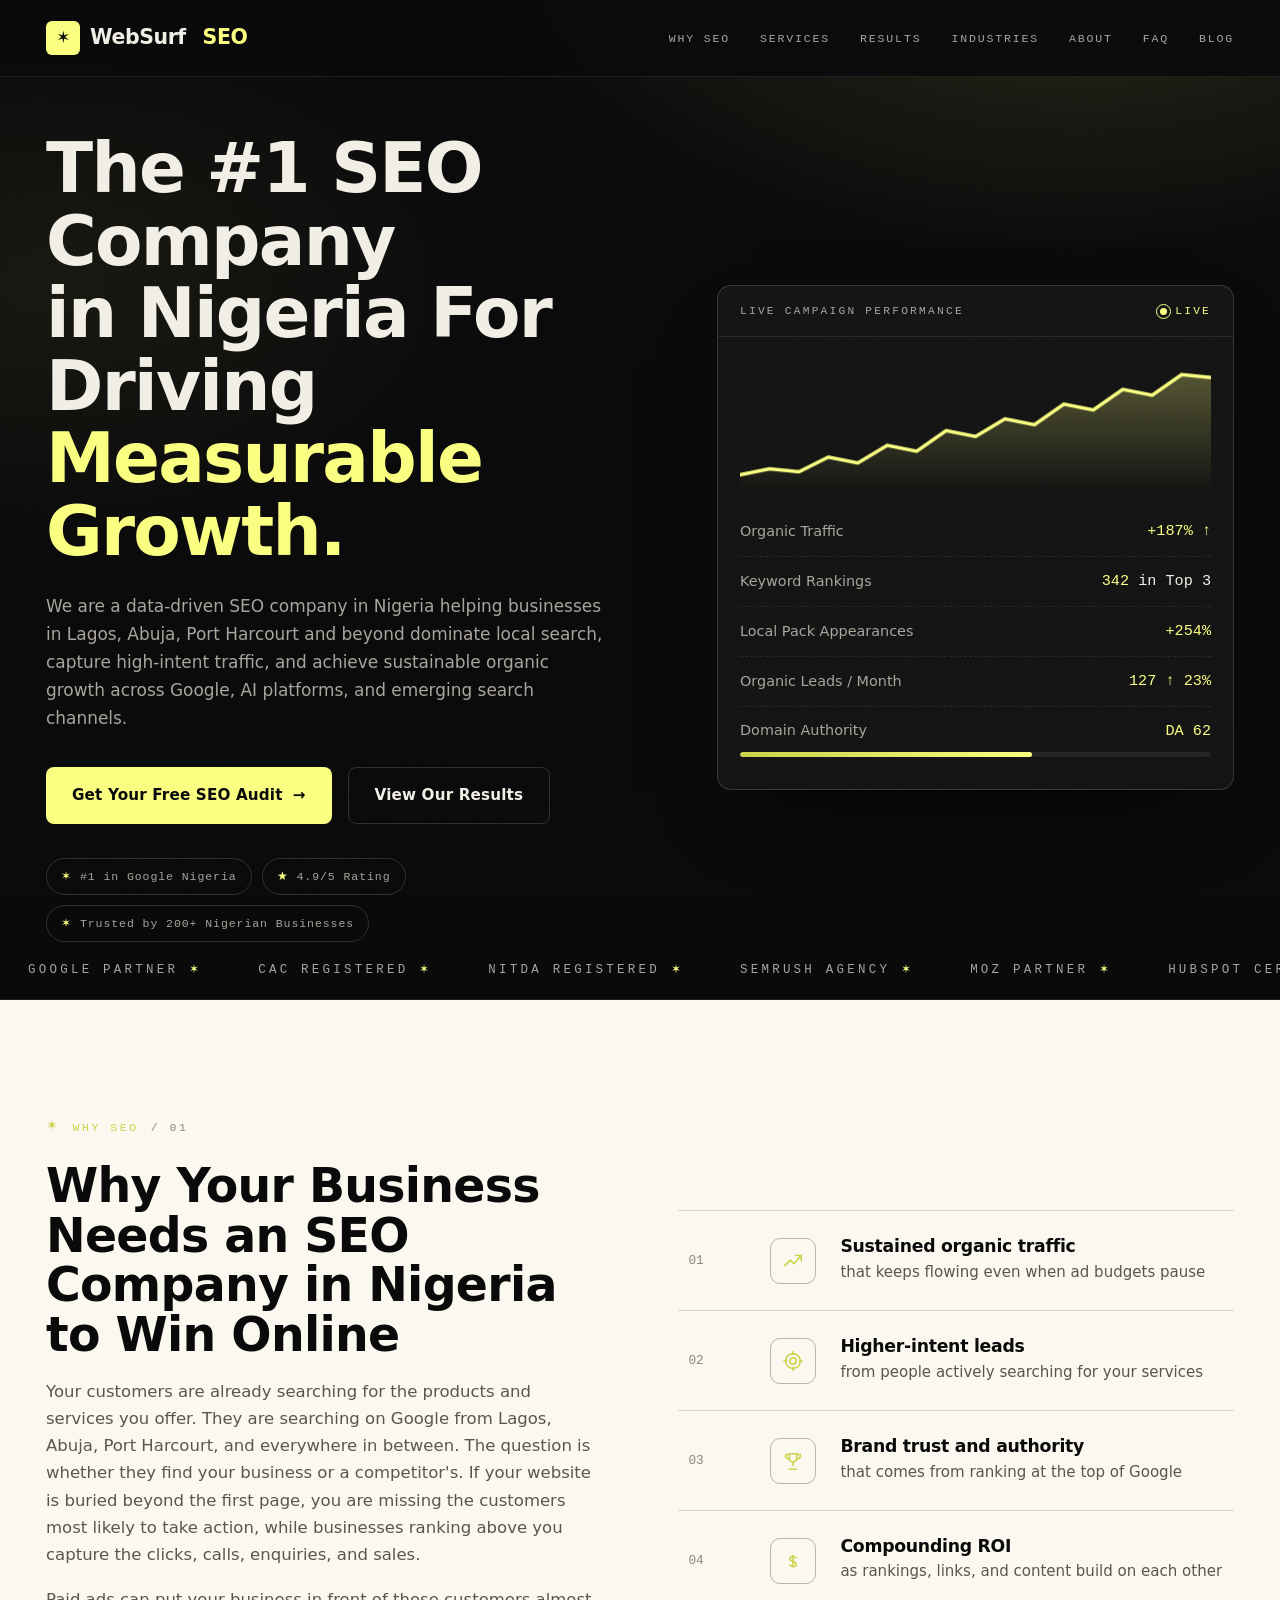
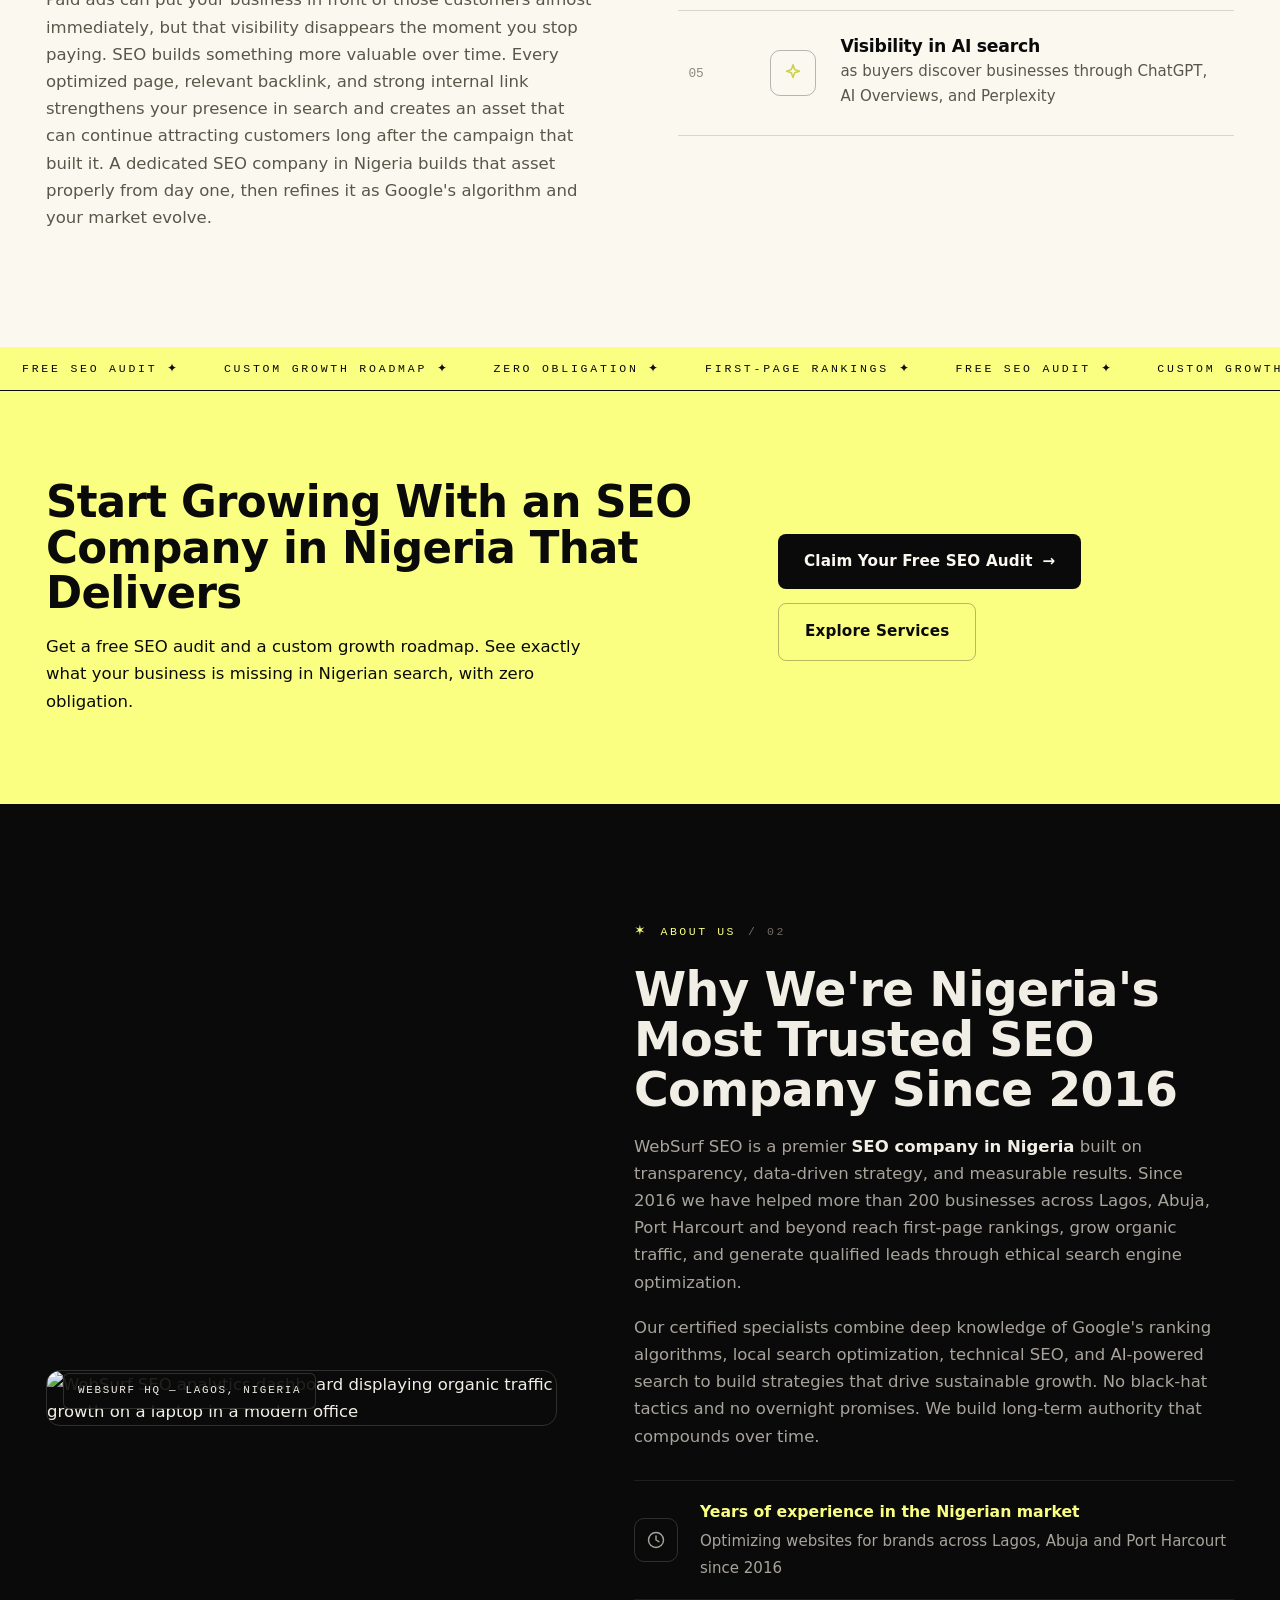
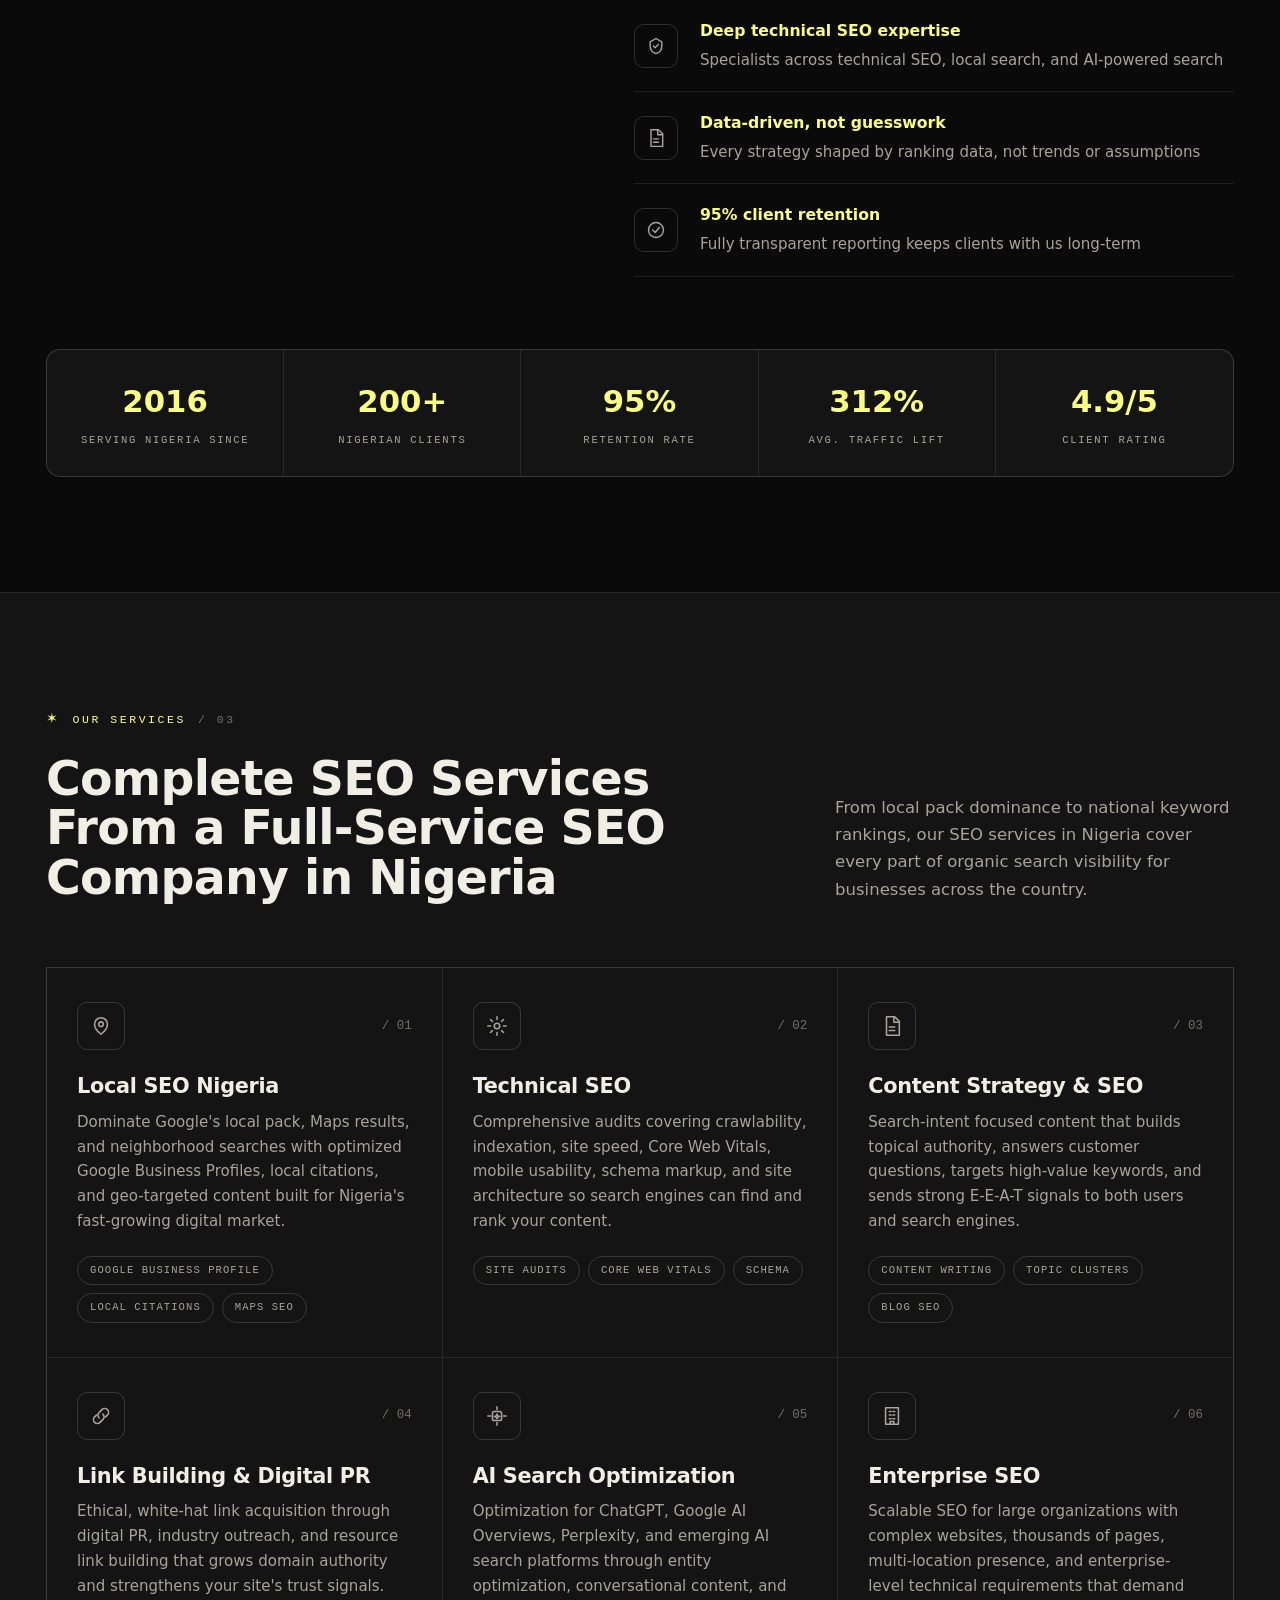
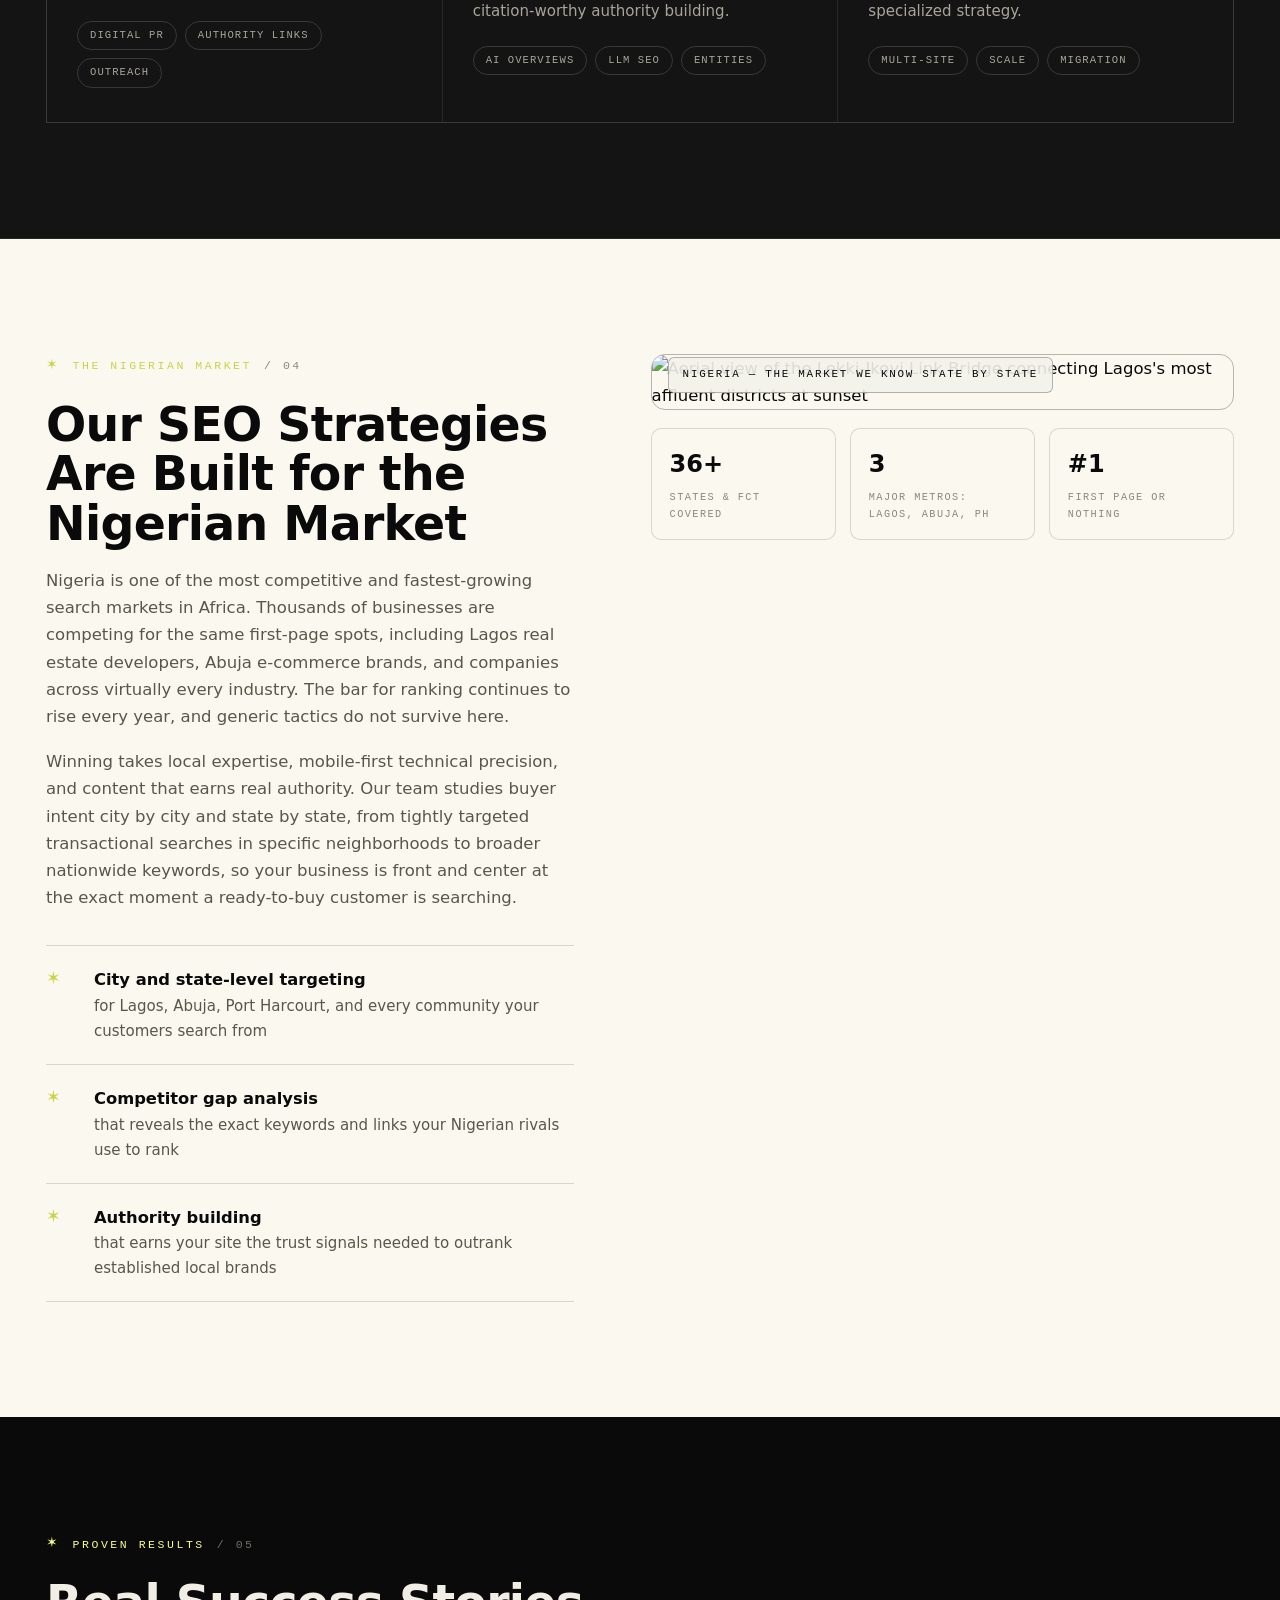
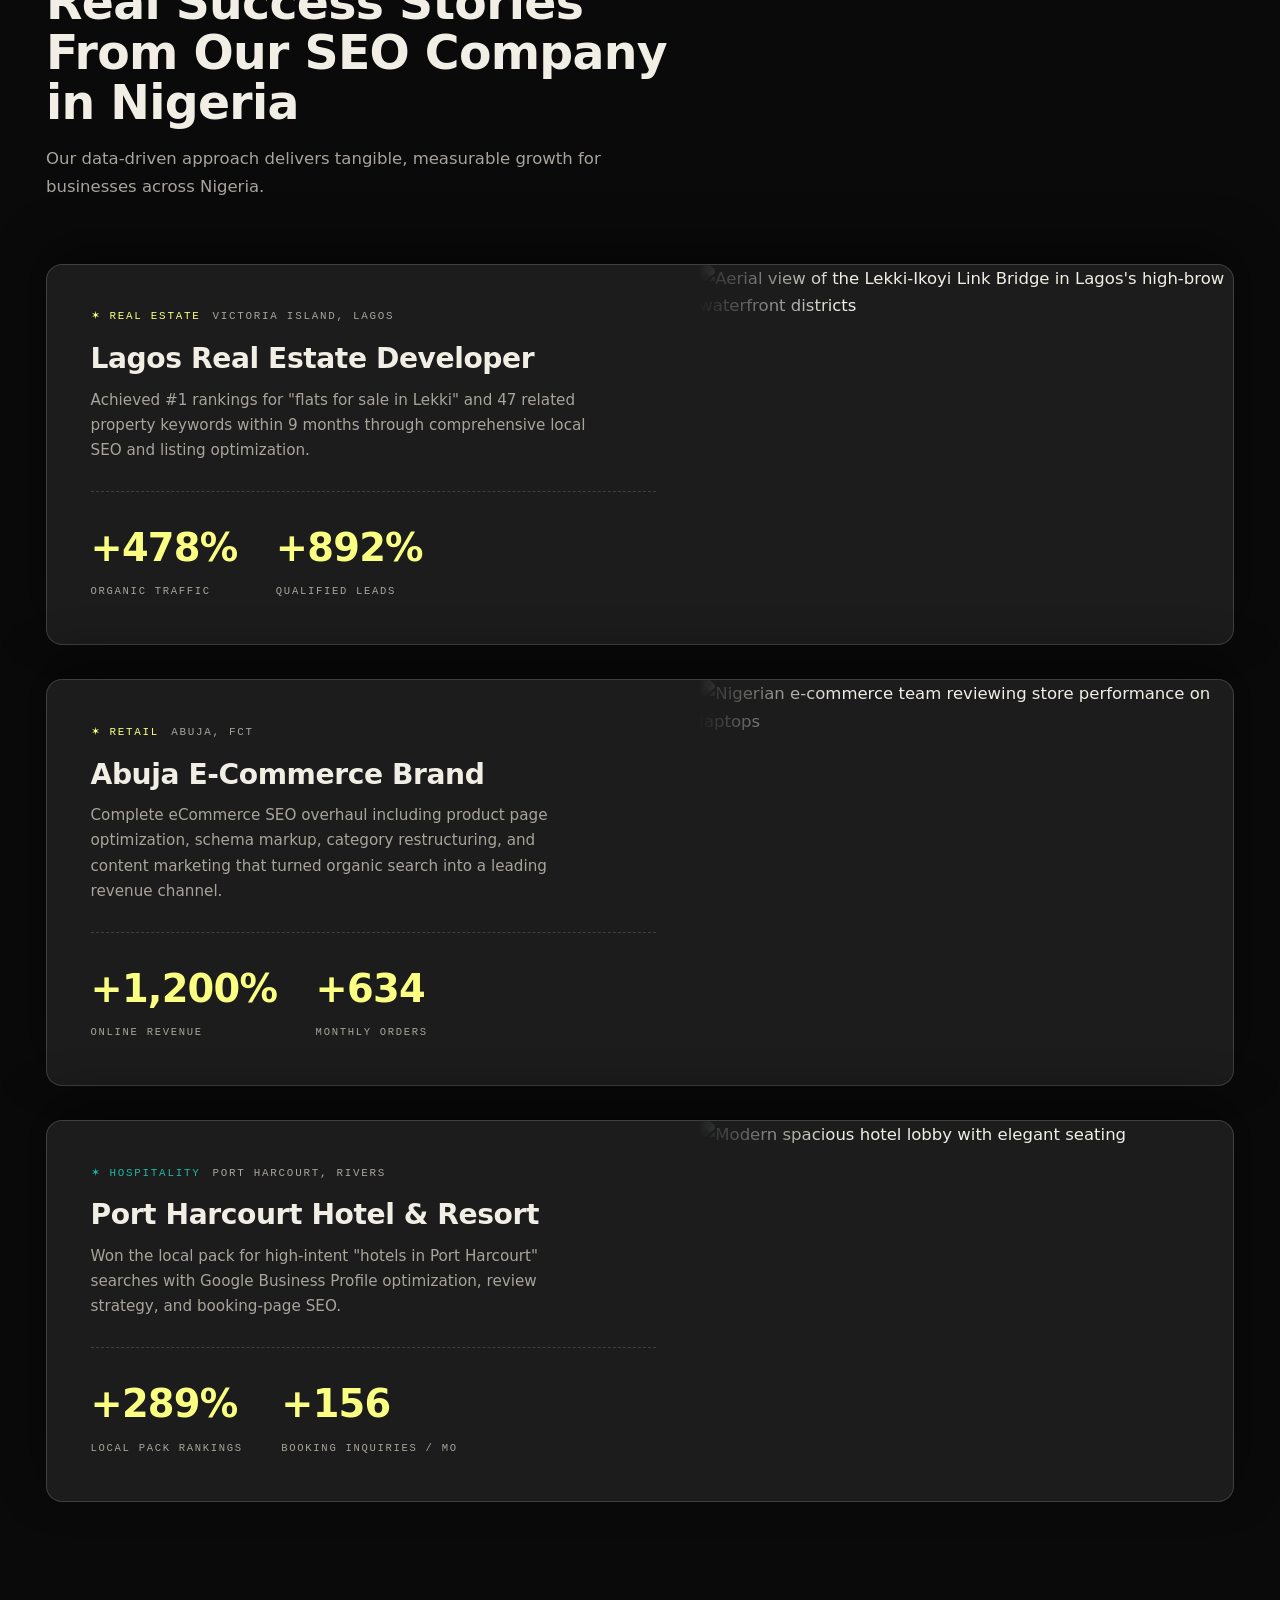
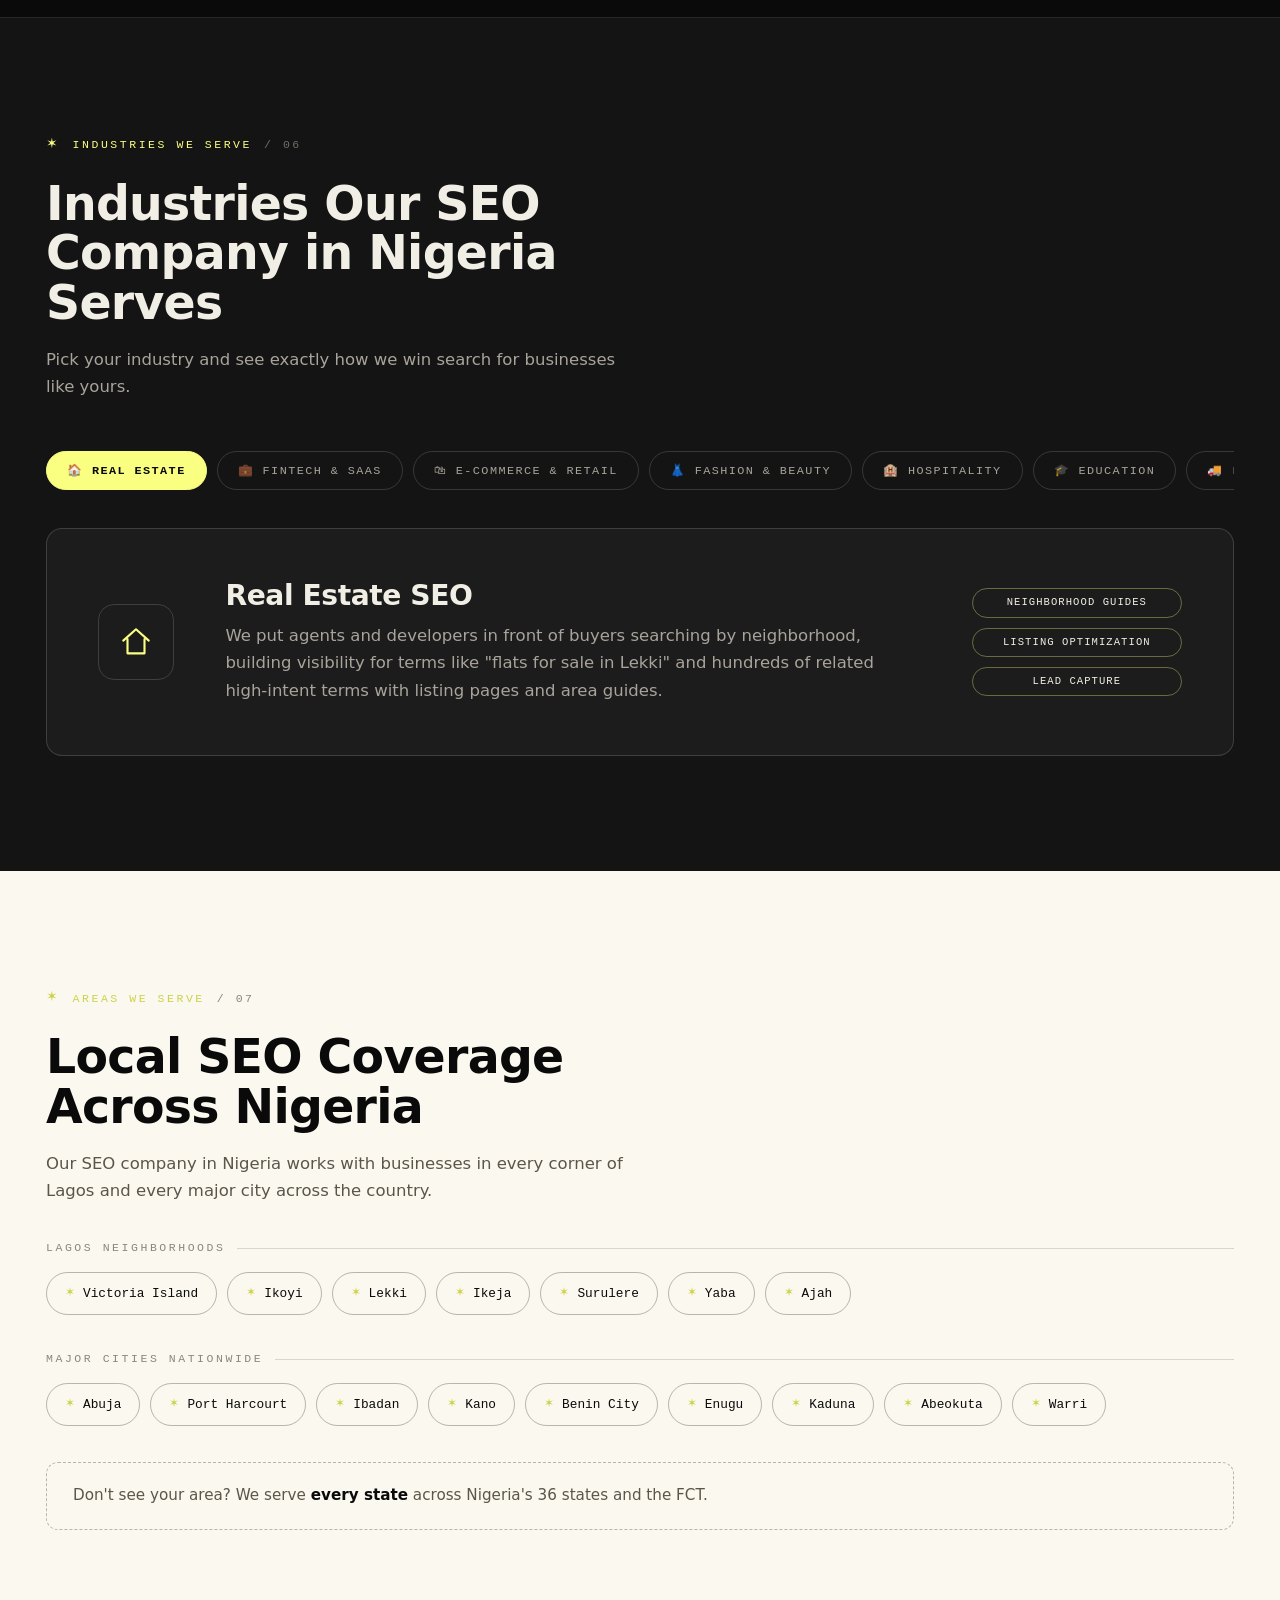
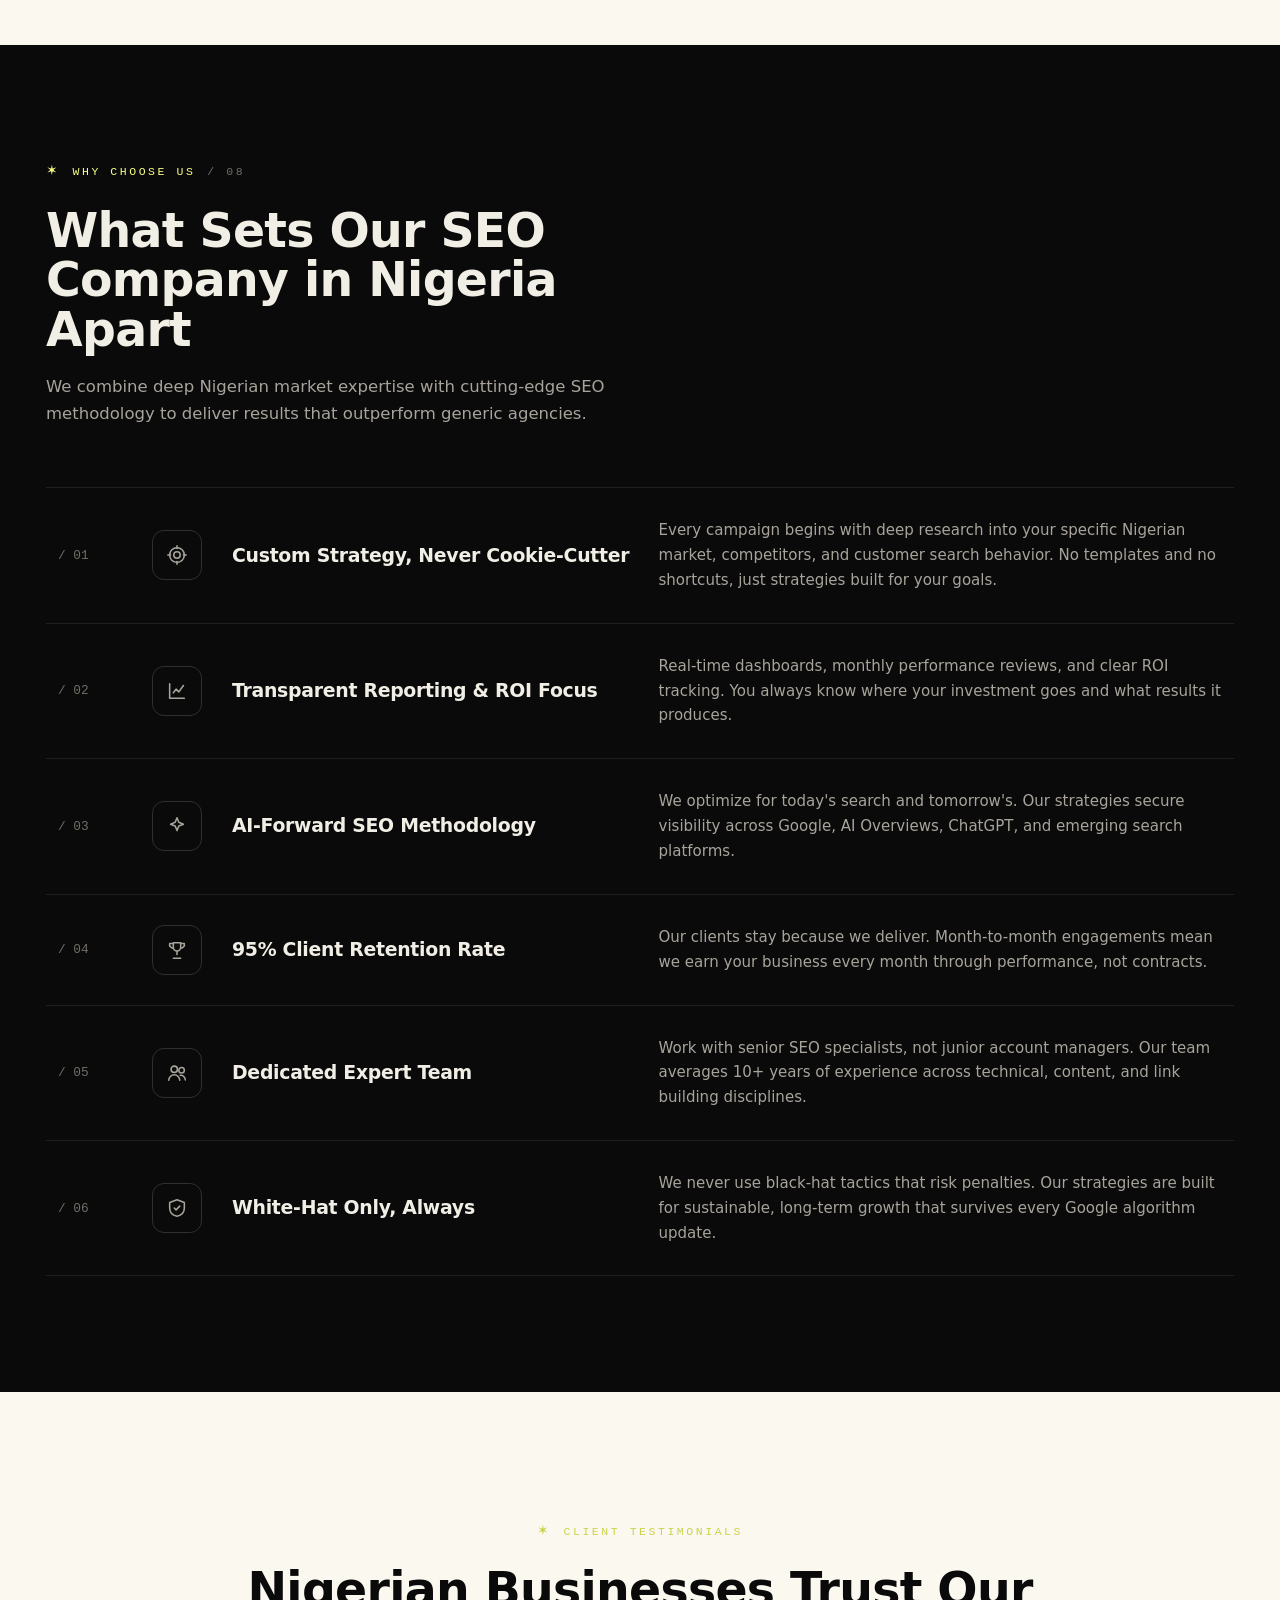
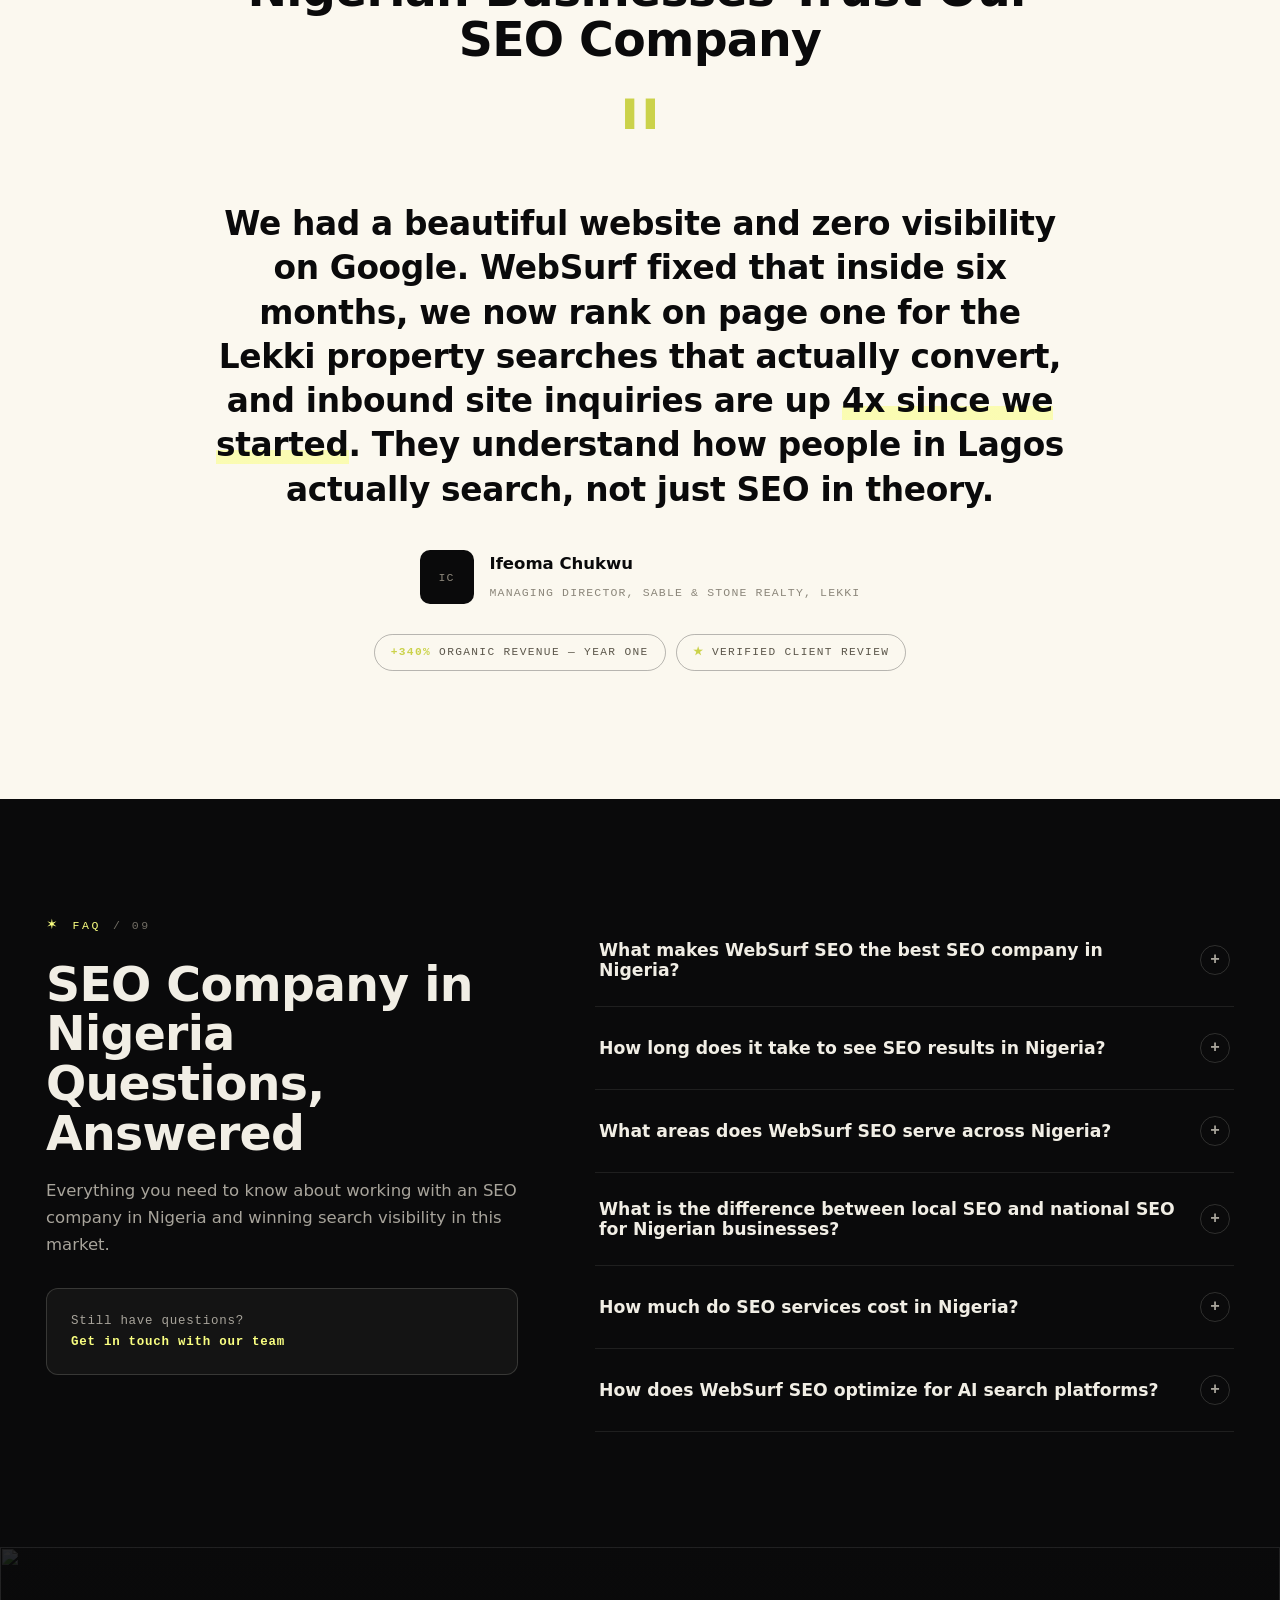
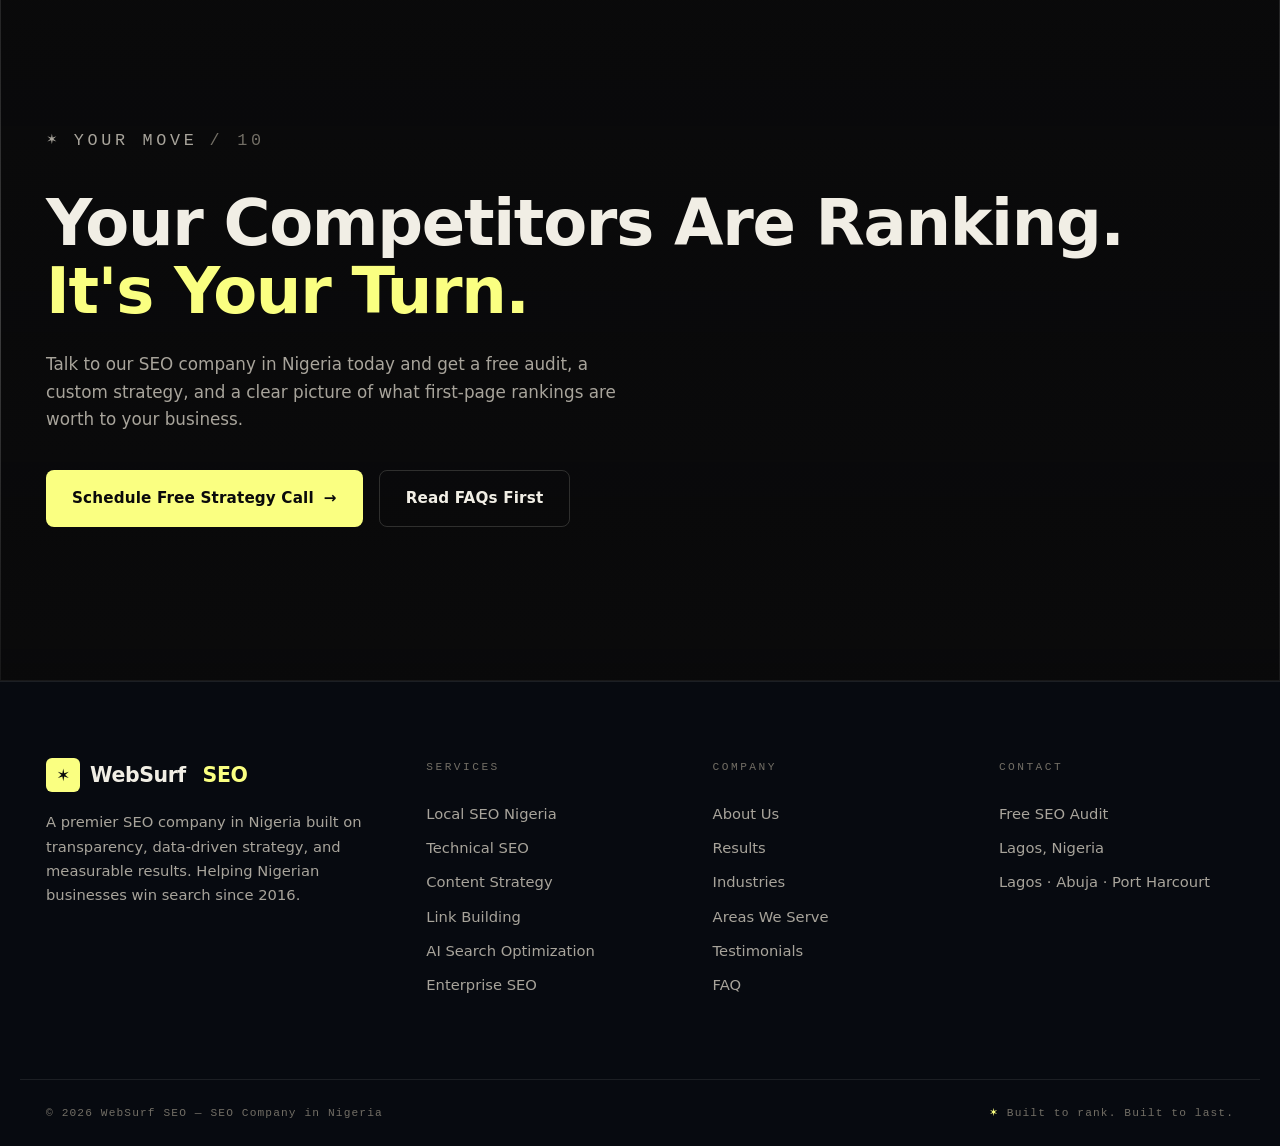
==== commit ea569c33: "Add files via upload" ====
--- a/index.html
+++ b/index.html
@@ -210,8 +210,8 @@
         <p class="sec-intro rv" style="--d:.28s">Our certified specialists combine deep knowledge of Google's ranking algorithms, local search optimization, technical SEO, and AI-powered search to build strategies that drive sustainable growth. No black-hat tactics and no overnight promises. We build long-term authority that compounds over time.</p>
         <div class="eeat rv" style="--d:.34s">
           <div class="eeat-row"><span class="svc-ico"><svg width="20" height="20" viewBox="0 0 24 24" fill="none" stroke="currentColor" stroke-width="1.7" stroke-linecap="round" stroke-linejoin="round"><circle cx="12" cy="12" r="9"/><path d="M12 7v5l3.5 2"/></svg></span><div><b>Years of experience in the Nigerian market</b><span>Optimizing websites for brands across Lagos, Abuja and Port Harcourt since 2016</span></div></div>
-          <div class="eeat-row"><span class="svc-ico"><svg width="20" height="20" viewBox="0 0 24 24" fill="none" stroke="currentColor" stroke-width="1.7" stroke-linecap="round" stroke-linejoin="round"><path d="M12 3l7 4v5c0 4.5-3 8-7 9-4-1-7-4.5-7-9V7l7-4z"/><path d="M9 12l2 2 4-4"/></svg></span><div><b>Google-certified specialists</b><span>Advanced technical and content specialization across our team</span></div></div>
-          <div class="eeat-row"><span class="svc-ico"><svg width="20" height="20" viewBox="0 0 24 24" fill="none" stroke="currentColor" stroke-width="1.7" stroke-linecap="round" stroke-linejoin="round"><path d="M6 2h9l5 5v15H6z"/><path d="M14 2v6h6M9 13h6M9 17h6"/></svg></span><div><b>Published industry voices</b><span>Our strategists contribute to leading SEO publications</span></div></div>
+          <div class="eeat-row"><span class="svc-ico"><svg width="20" height="20" viewBox="0 0 24 24" fill="none" stroke="currentColor" stroke-width="1.7" stroke-linecap="round" stroke-linejoin="round"><path d="M12 3l7 4v5c0 4.5-3 8-7 9-4-1-7-4.5-7-9V7l7-4z"/><path d="M9 12l2 2 4-4"/></svg></span><div><b>Deep technical SEO expertise</b><span>Specialists across technical SEO, local search, and AI-powered search</span></div></div>
+          <div class="eeat-row"><span class="svc-ico"><svg width="20" height="20" viewBox="0 0 24 24" fill="none" stroke="currentColor" stroke-width="1.7" stroke-linecap="round" stroke-linejoin="round"><path d="M6 2h9l5 5v15H6z"/><path d="M14 2v6h6M9 13h6M9 17h6"/></svg></span><div><b>Data-driven, not guesswork</b><span>Every strategy shaped by ranking data, not trends or assumptions</span></div></div>
           <div class="eeat-row"><span class="svc-ico"><svg width="20" height="20" viewBox="0 0 24 24" fill="none" stroke="currentColor" stroke-width="1.7" stroke-linecap="round" stroke-linejoin="round"><circle cx="12" cy="12" r="9"/><path d="M8 12l3 3 5-6"/></svg></span><div><b>95% client retention</b><span>Fully transparent reporting keeps clients with us long-term</span></div></div>
         </div>
       </div>
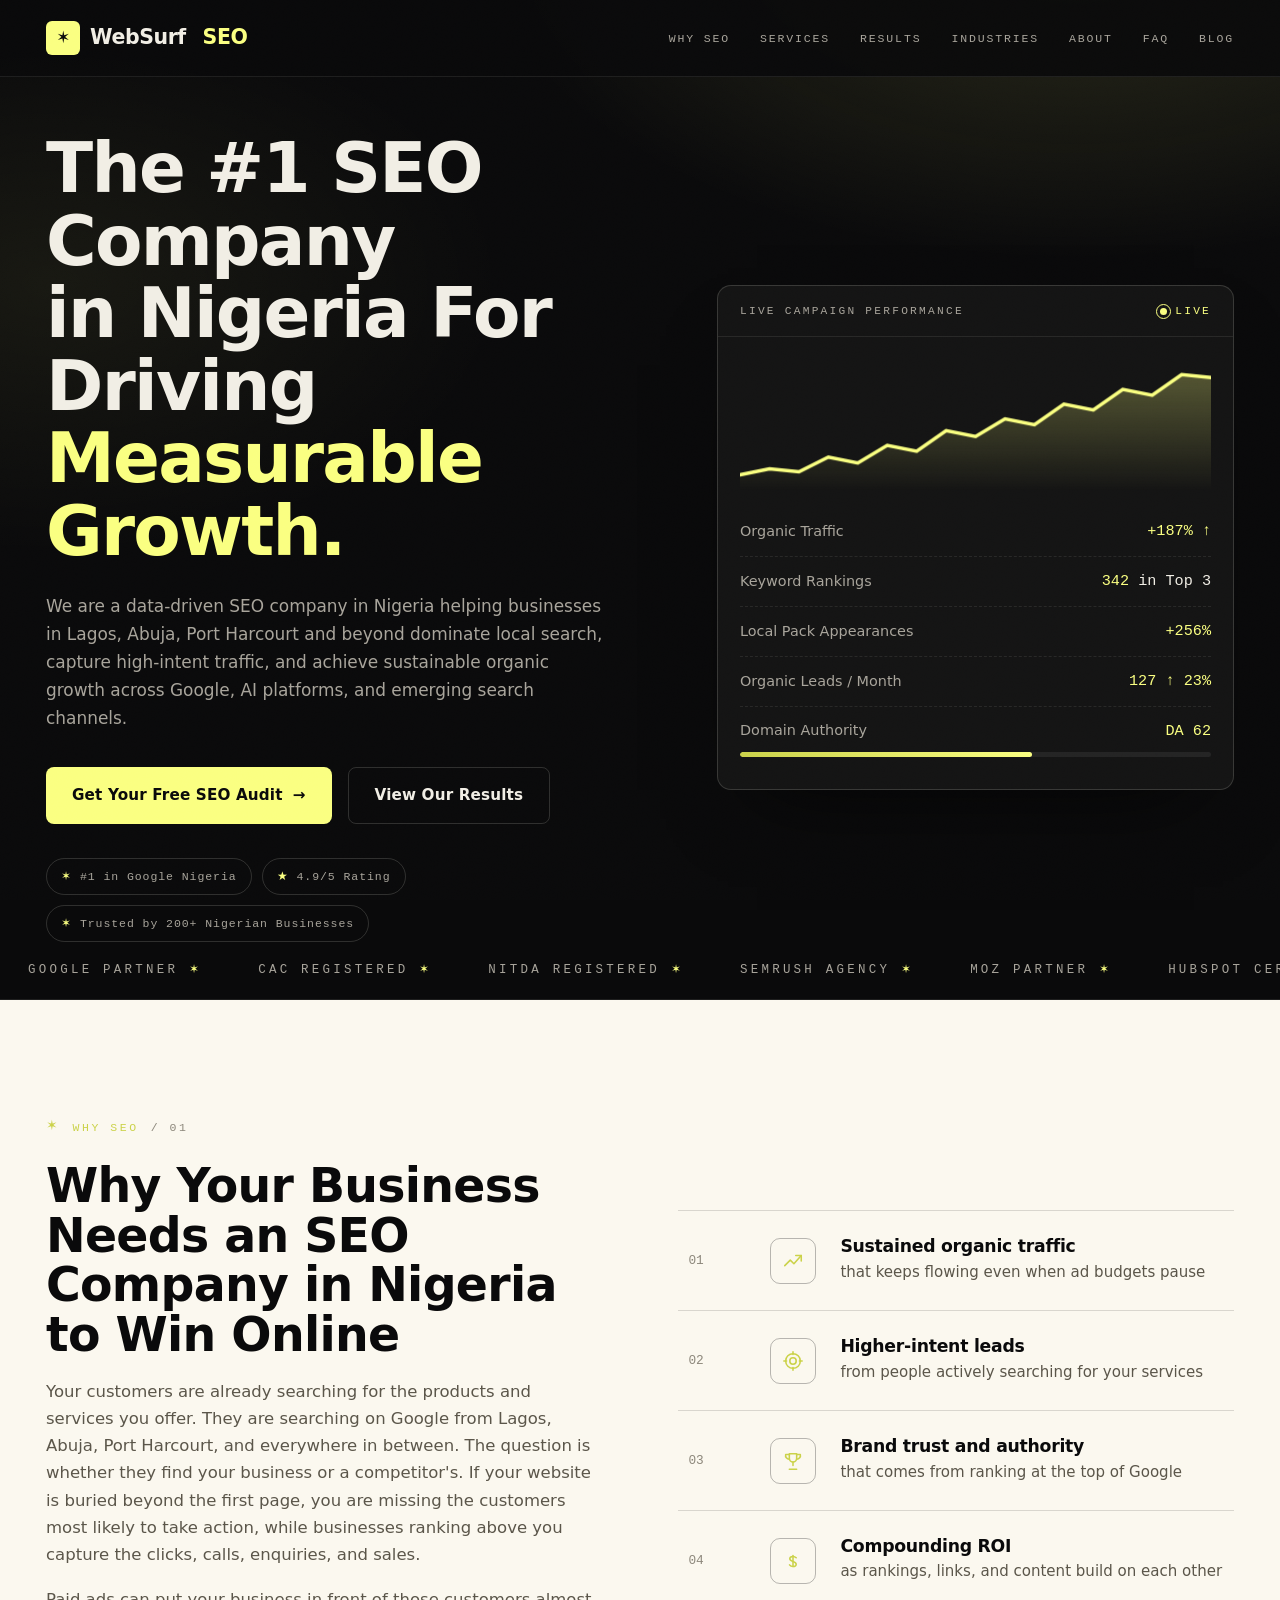
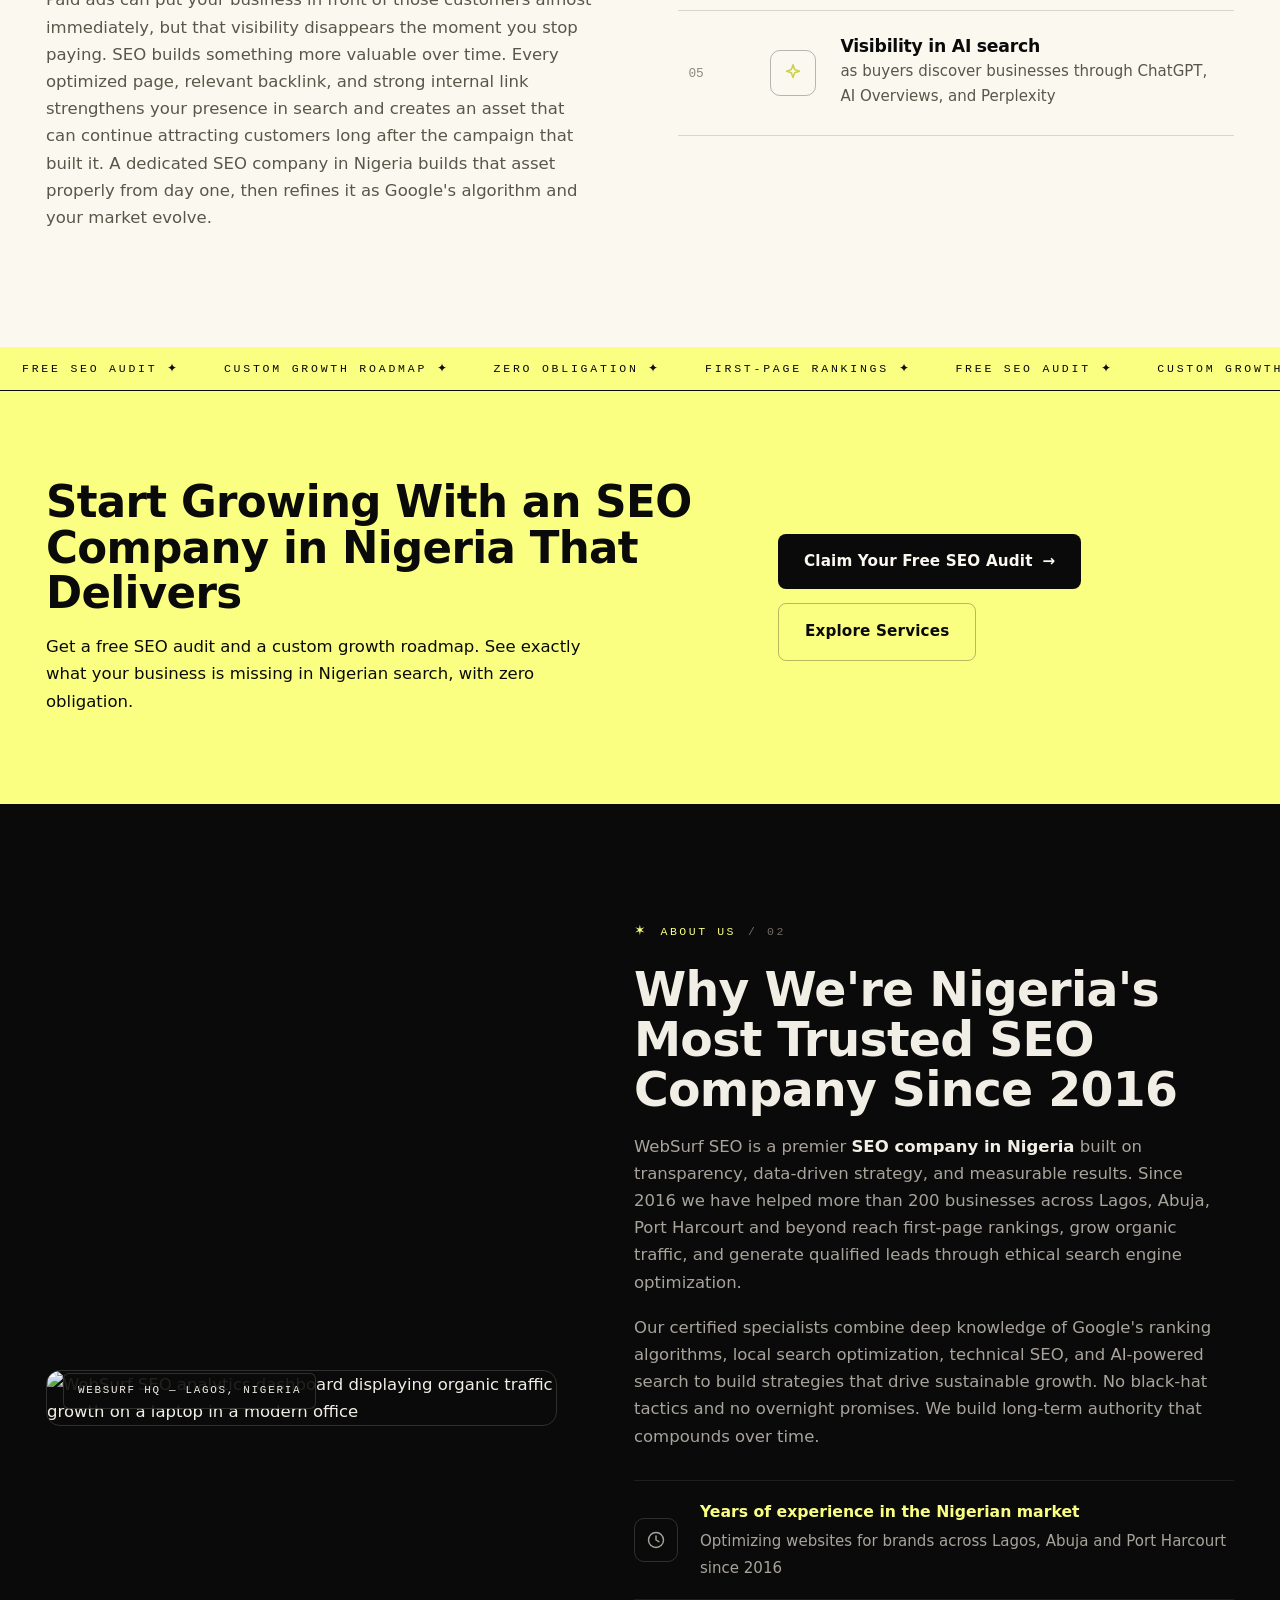
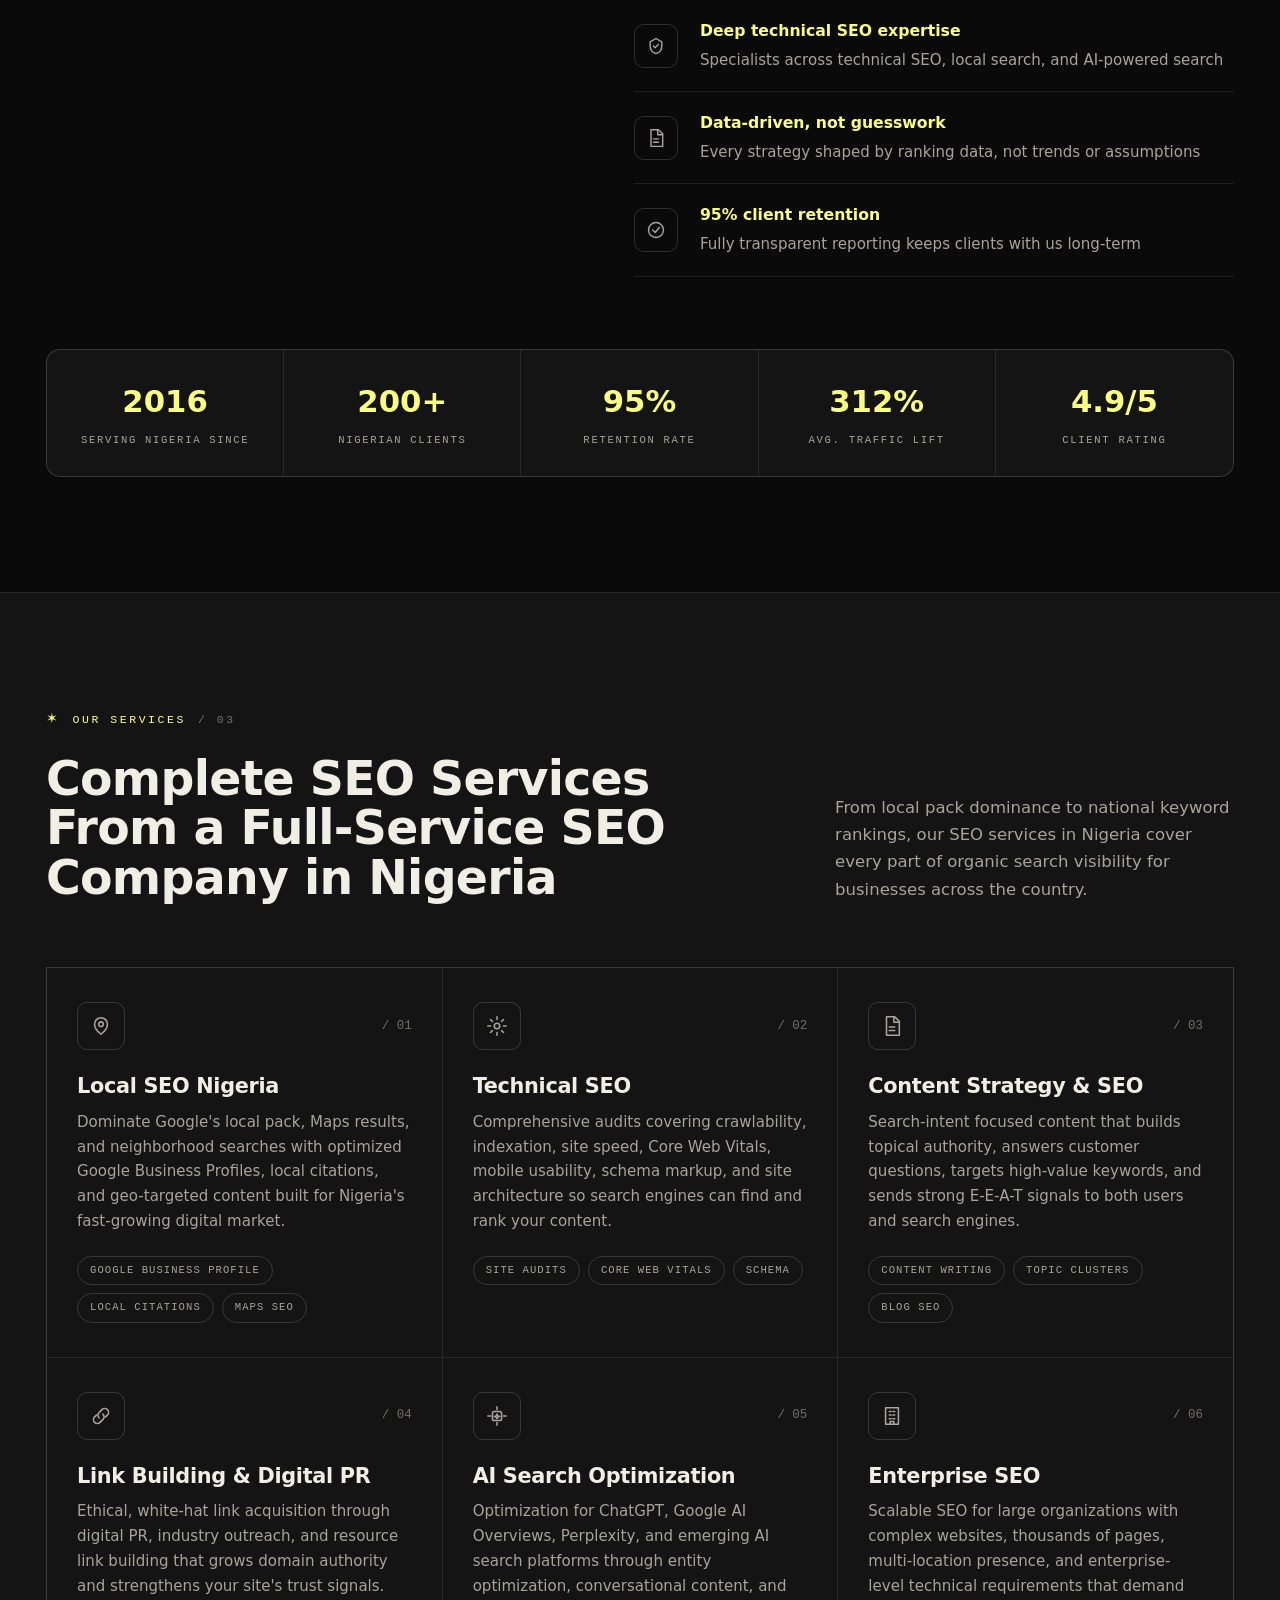
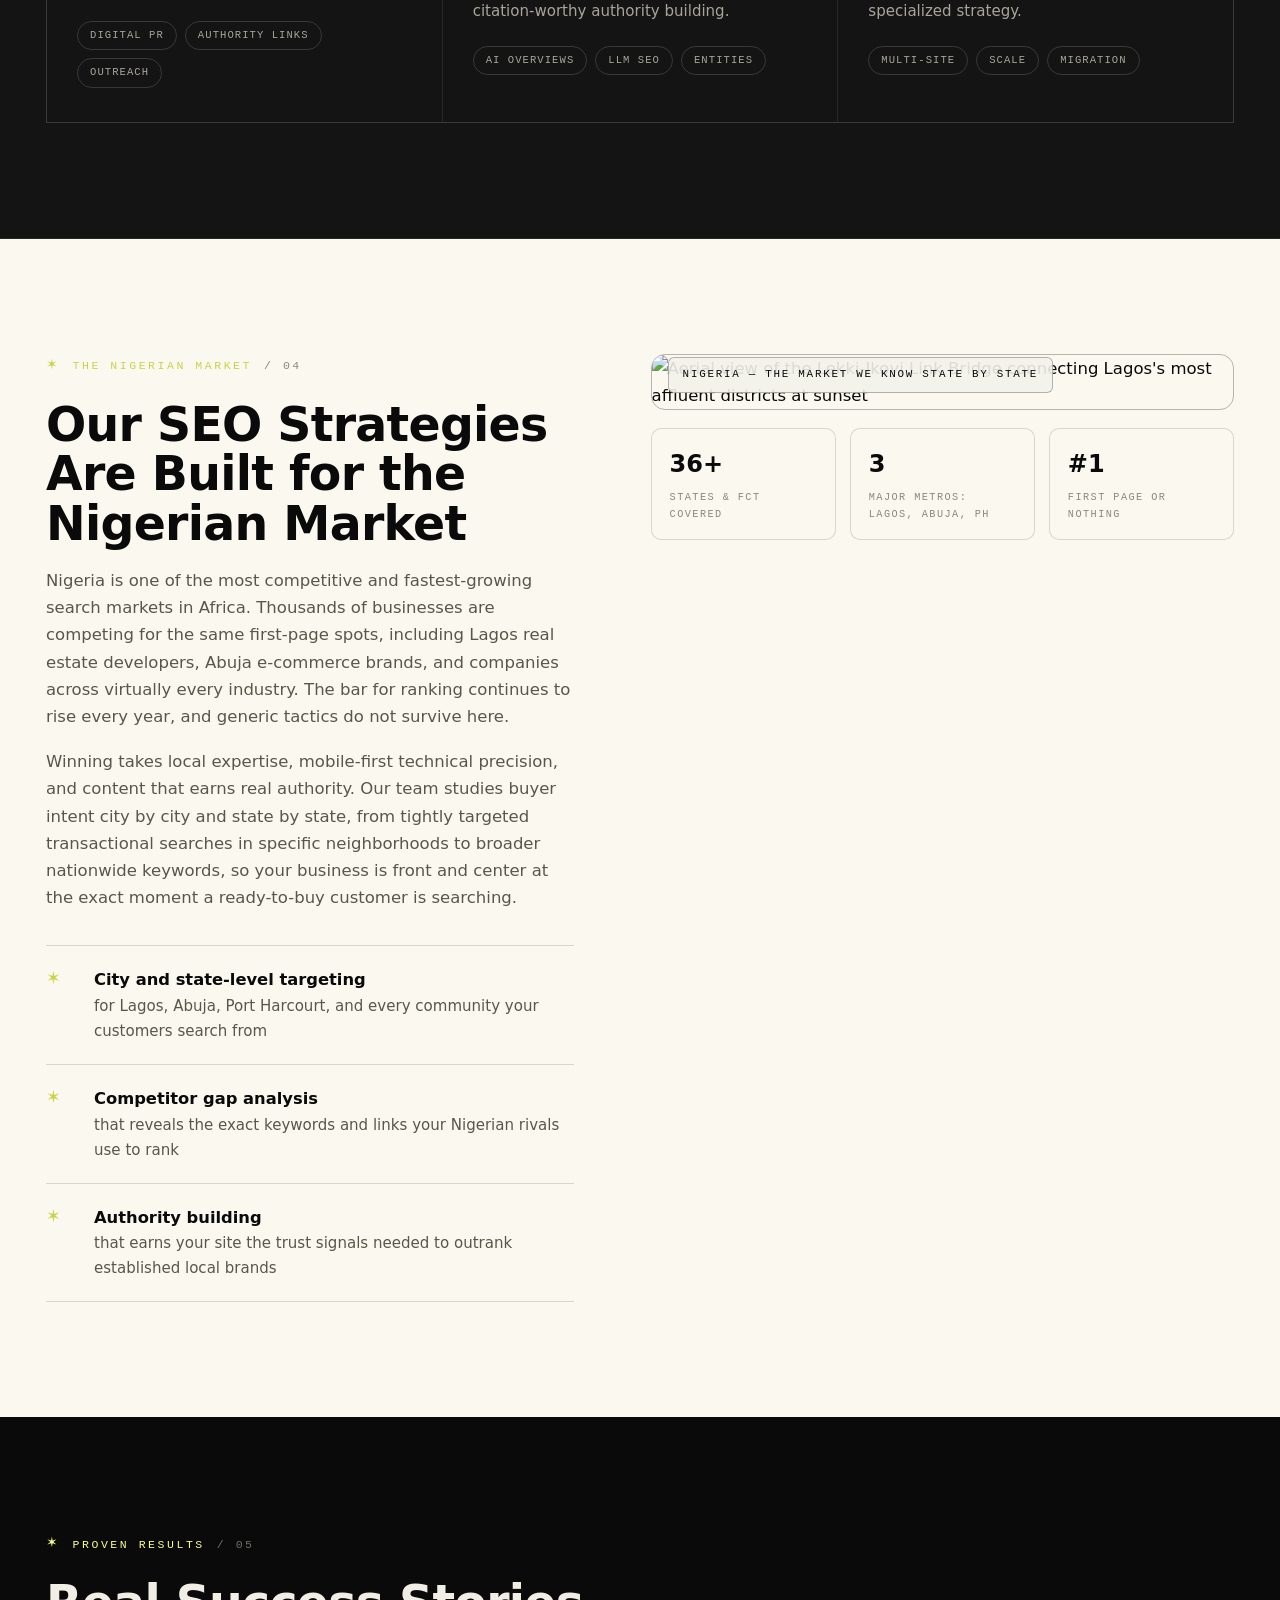
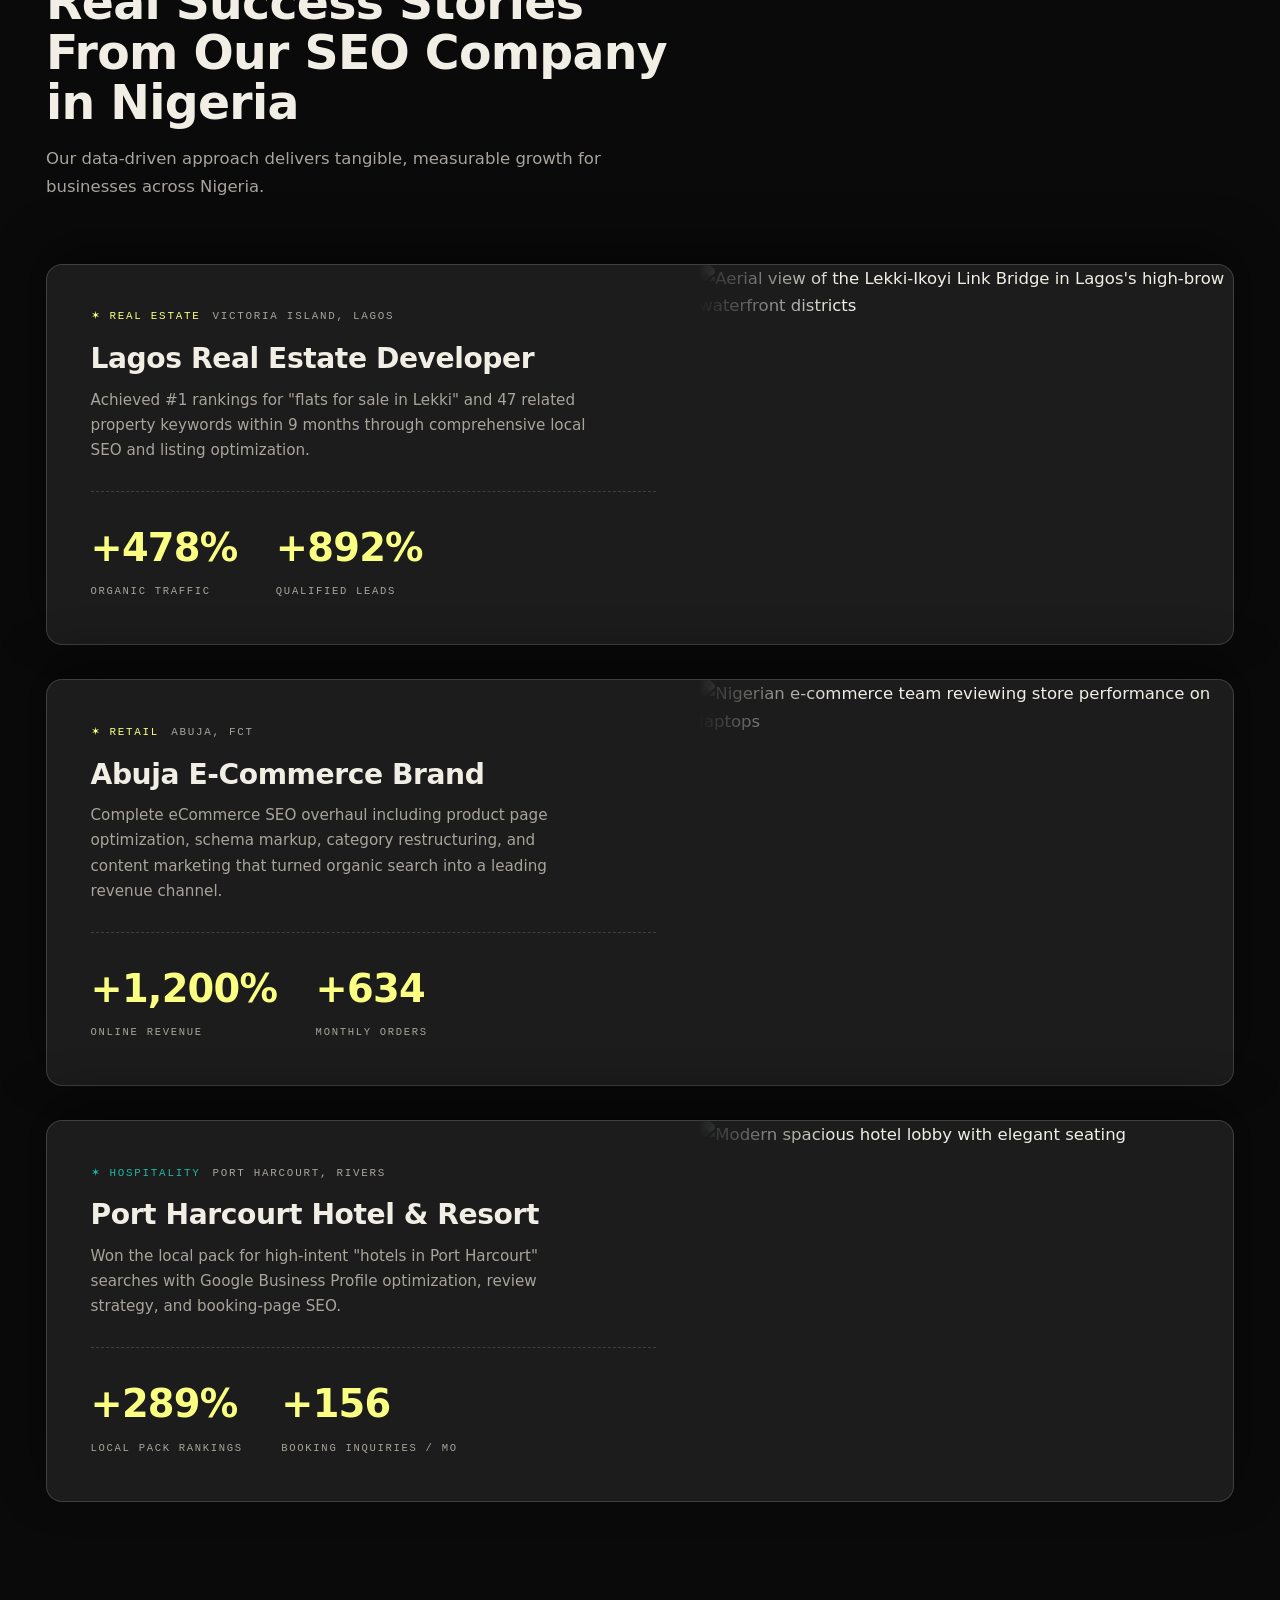
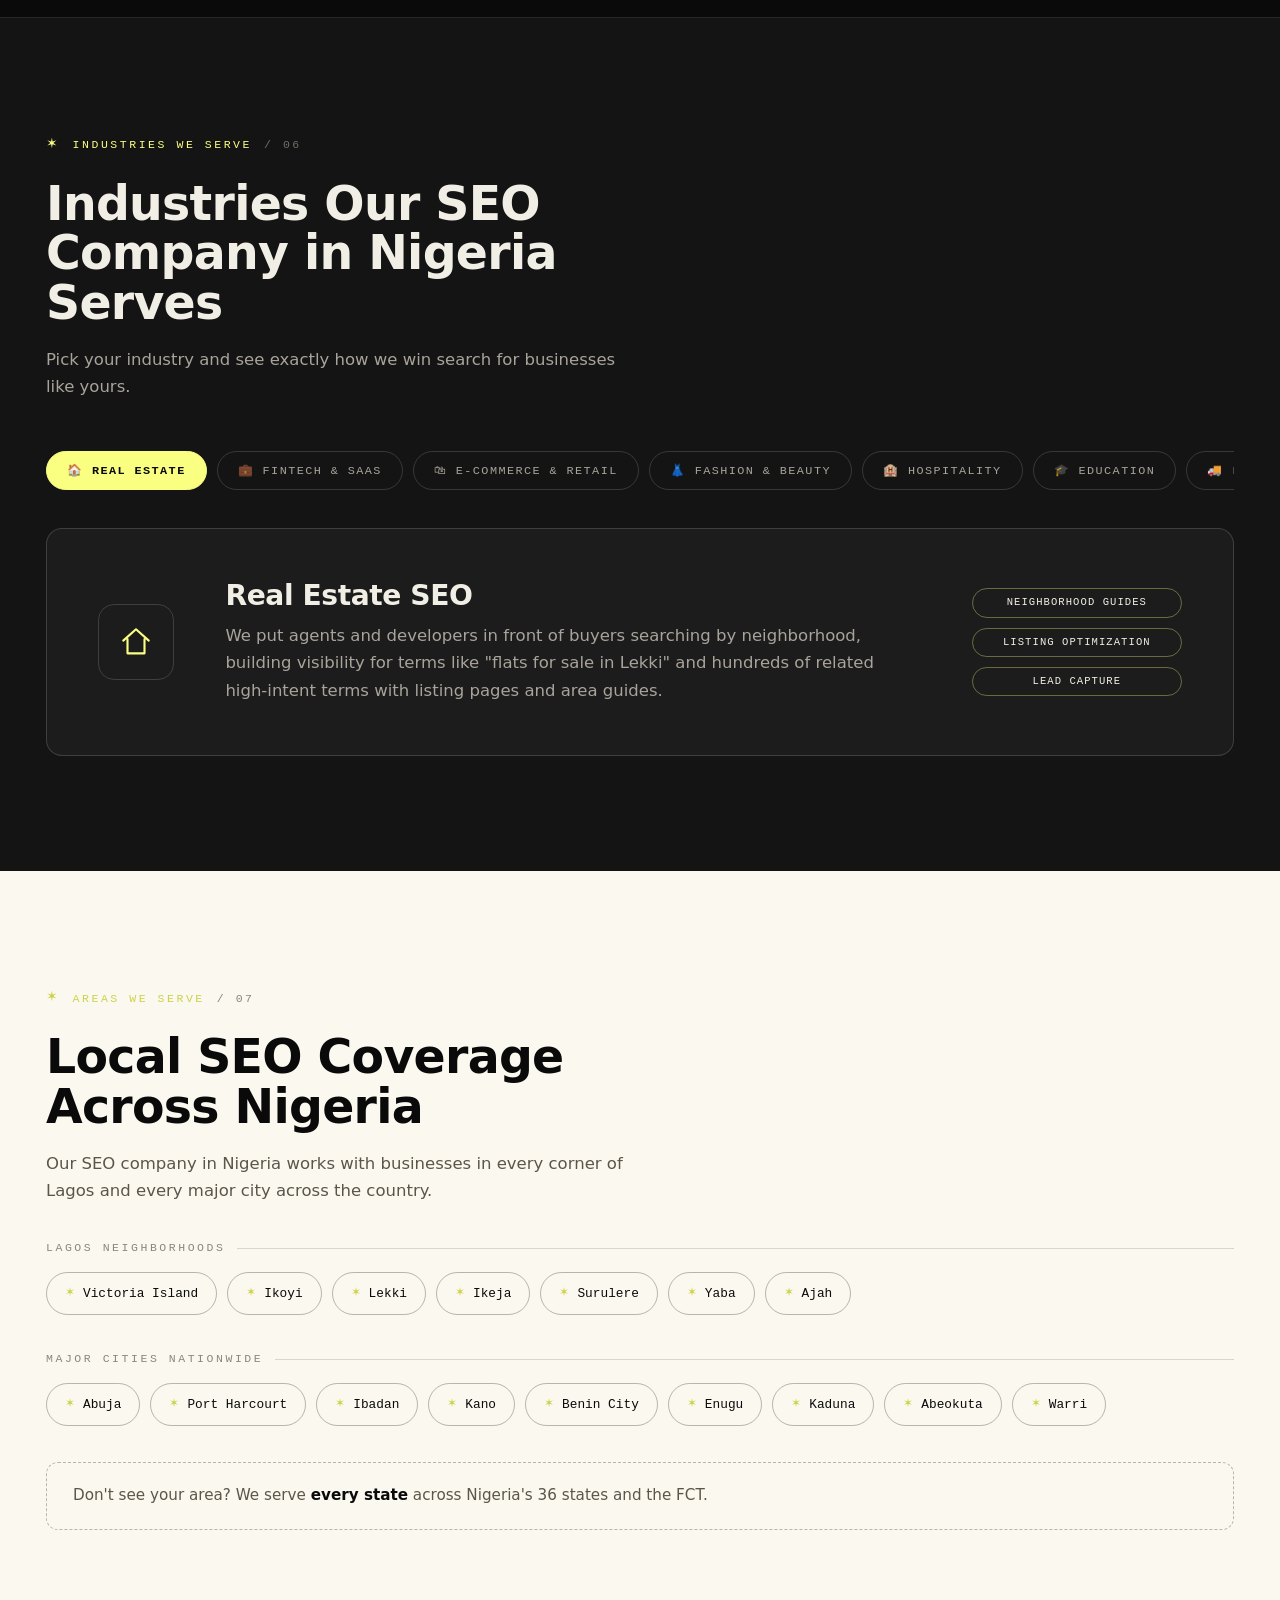
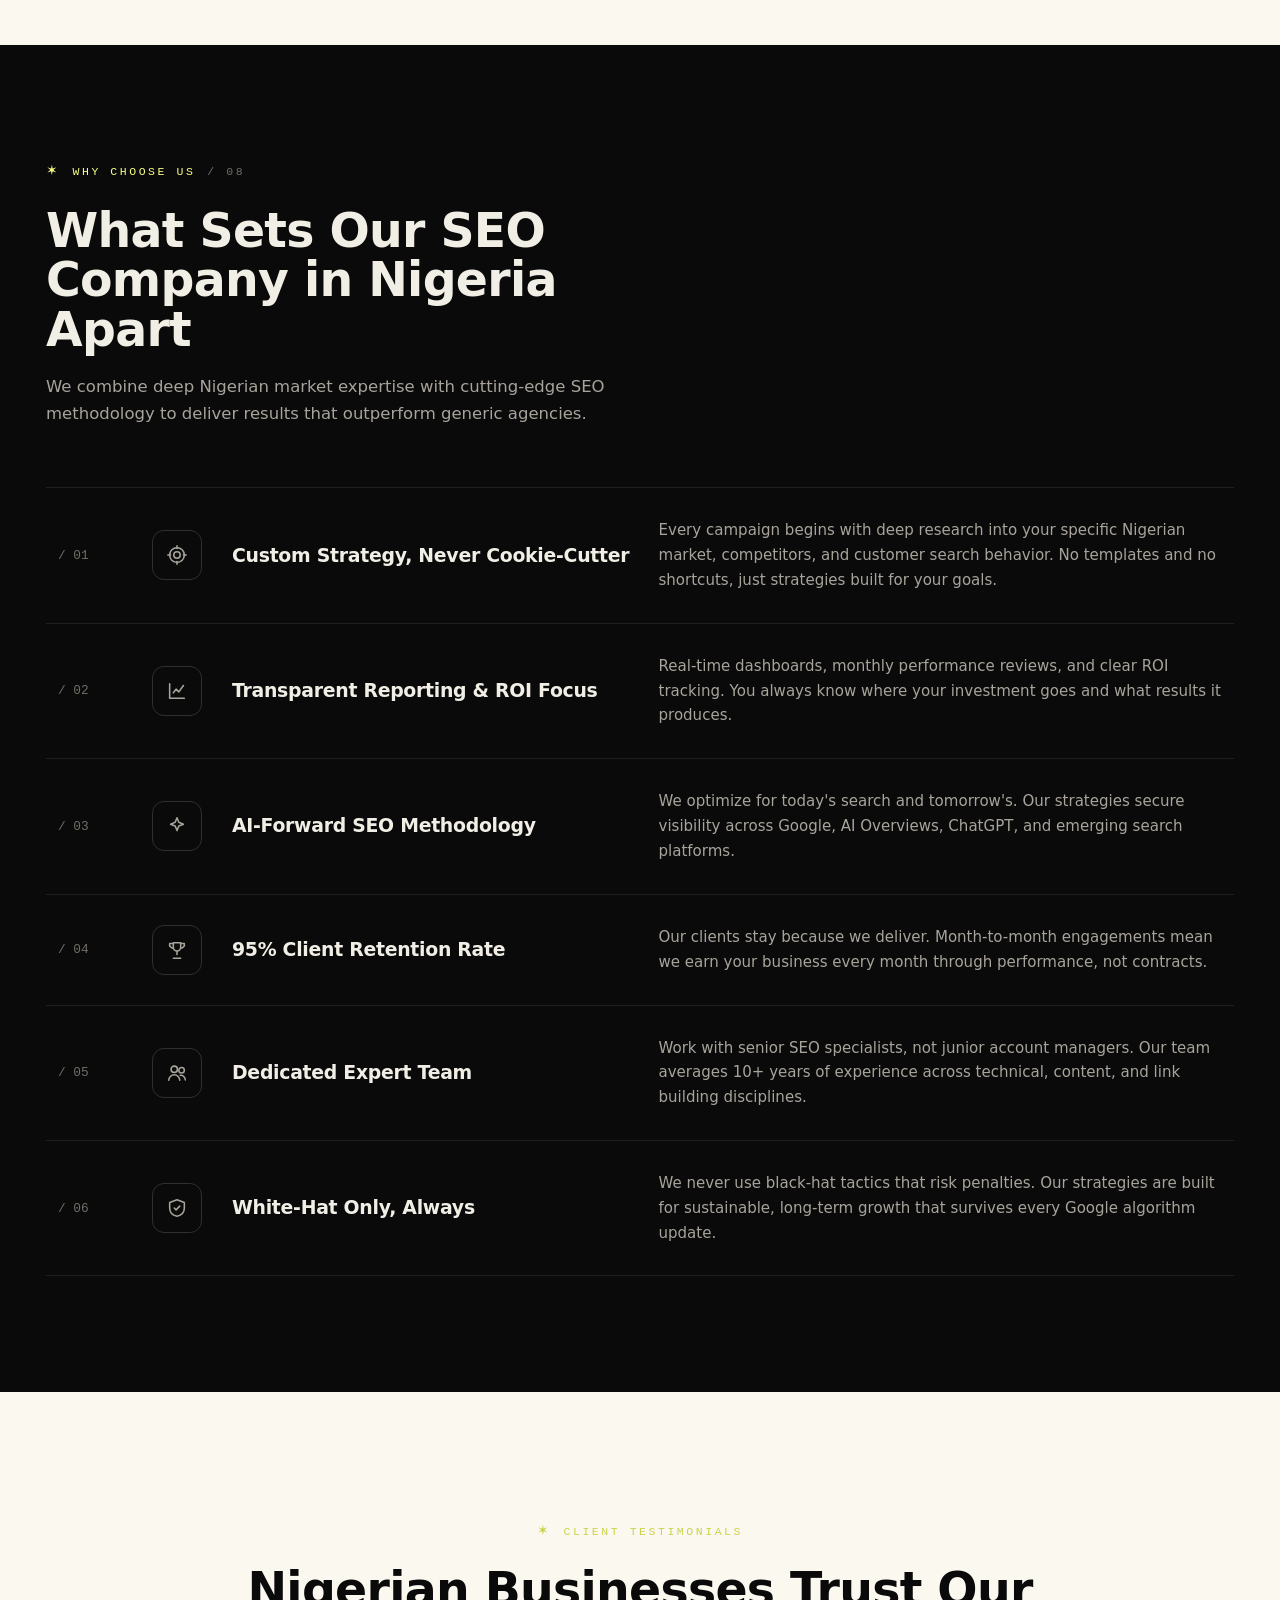
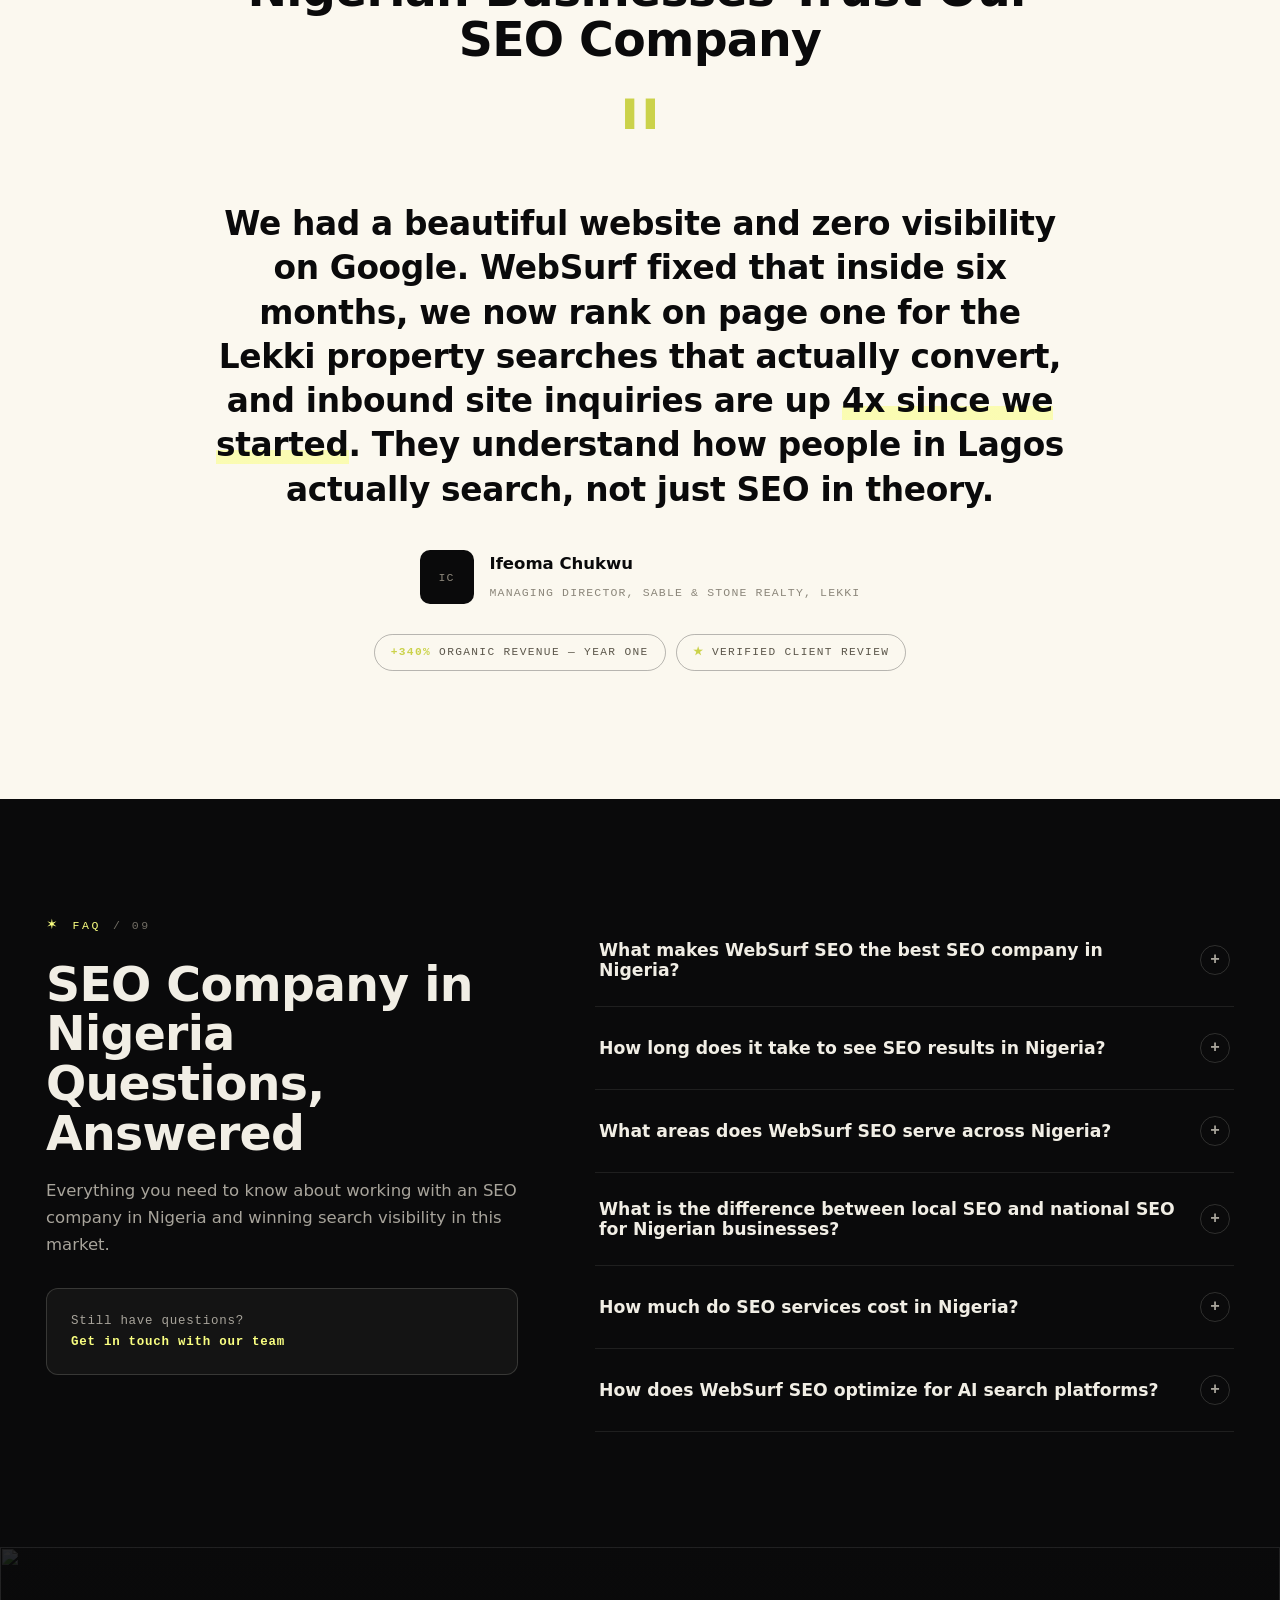
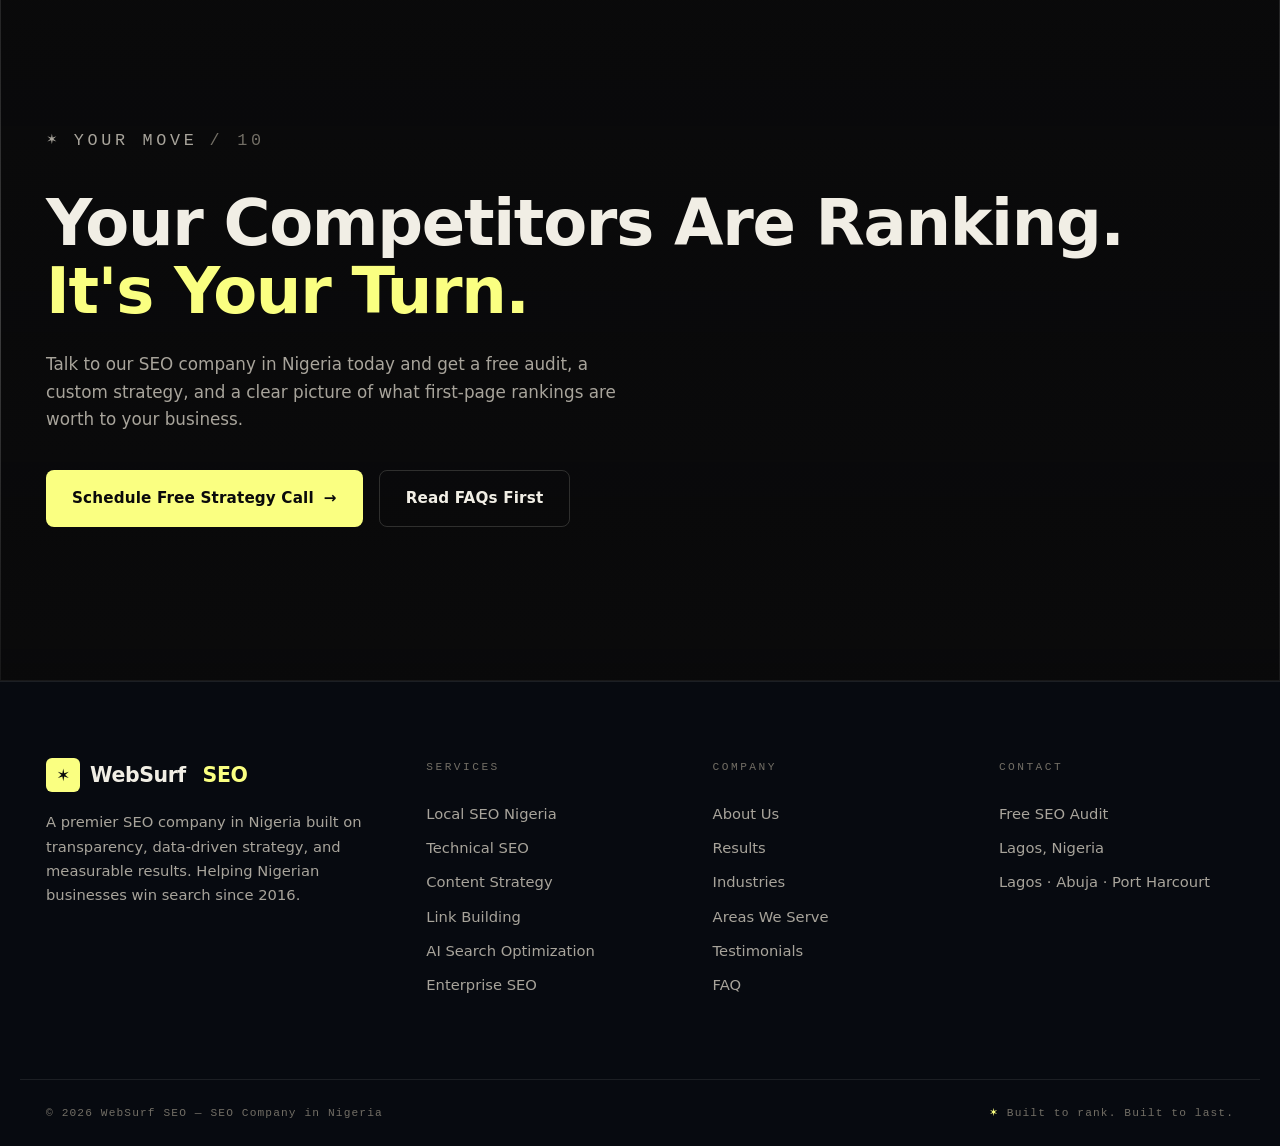
==== commit 10c3175d: "Update index.html" ====
--- a/index.html
+++ b/index.html
@@ -22,46 +22,13 @@
 <meta name="twitter:title" content="SEO Company in Nigeria - #1 SEO Agency in Nigeria" />
 <meta name="twitter:description" content="WebSurf SEO is a leading SEO company in Nigeria that helps businesses across Nigeria grow organic traffic, win local rankings, and turn search into revenue." />
 
-<script type="application/ld+json" class="rank-math-schema">
-{
-  "@context": "https://schema.org",
-  "@graph": [
-    {
-      "@type": ["Person", "Organization"],
-      "@id": "https://seocompanyinnigeria.netlify.app/#person",
-      "name": "WebSurf SEO"
-    },
-    {
-      "@type": "WebSite",
-      "@id": "https://seocompanyinnigeria.netlify.app/#website",
-      "url": "https://seocompanyinnigeria.netlify.app/",
-      "name": "WebSurf SEO",
-      "publisher": {
-        "@id": "https://seocompanyinnigeria.netlify.app/#person"
-      },
-      "inLanguage": "en-NG"
-    },
-    {
-      "@type": "WebPage",
-      "@id": "https://seocompanyinnigeria.netlify.app/#webpage",
-      "url": "https://seocompanyinnigeria.netlify.app/",
-      "name": "SEO Company in Nigeria - #1 SEO Agency in Nigeria",
-      "isPartOf": {
-        "@id": "https://seocompanyinnigeria.netlify.app/#website"
-      },
-      "inLanguage": "en-NG"
-    }
-  ]
-}
-</script>
-
-<!-- /Rank Math WordPress SEO plugin -->
+
 <link rel="icon" href="data:image/svg+xml,<svg xmlns='http://www.w3.org/2000/svg' viewBox='0 0 64 64'><rect width='64' height='64' fill='%230A0A0B'/><text x='32' y='44' font-size='36' text-anchor='middle' fill='%23FAFF81'>✶</text></svg>">
 <link rel="stylesheet" href="https://cdn.jsdelivr.net/npm/@fontsource-variable/archivo@latest/index.css">
 <link rel="stylesheet" href="https://cdn.jsdelivr.net/npm/@fontsource-variable/archivo@latest/wdth.css">
 <link rel="stylesheet" href="https://cdn.jsdelivr.net/npm/@fontsource-variable/instrument-sans@latest/index.css">
 <link rel="stylesheet" href="https://cdn.jsdelivr.net/npm/@fontsource-variable/ibm-plex-mono@latest/index.css">
-<link rel="stylesheet" href="style.css">
+<link rel="stylesheet" href="style.css">
 </head>
 <body>
 
@@ -478,6 +445,6 @@
   </div>
 </footer>
 
-<script src="script.js"></script>
+<script src="script.js"></script>
 </body>
 </html>
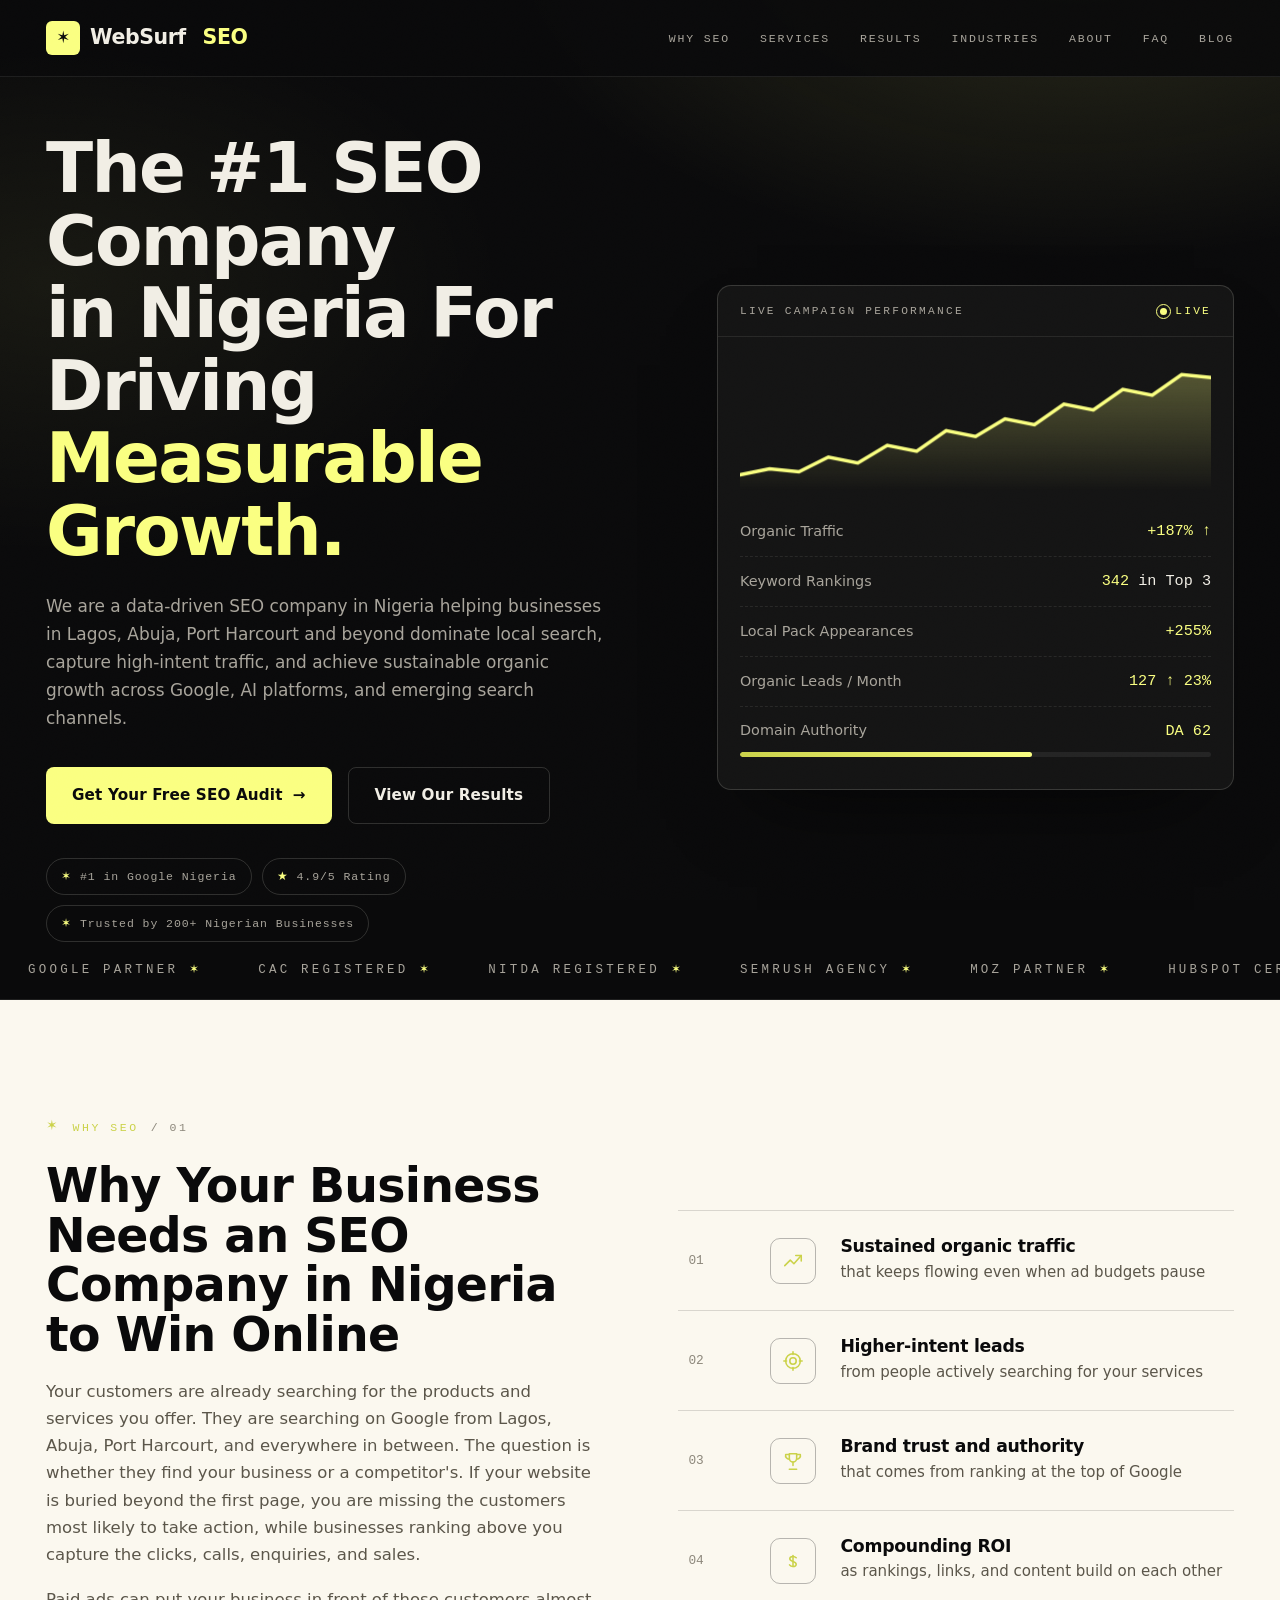
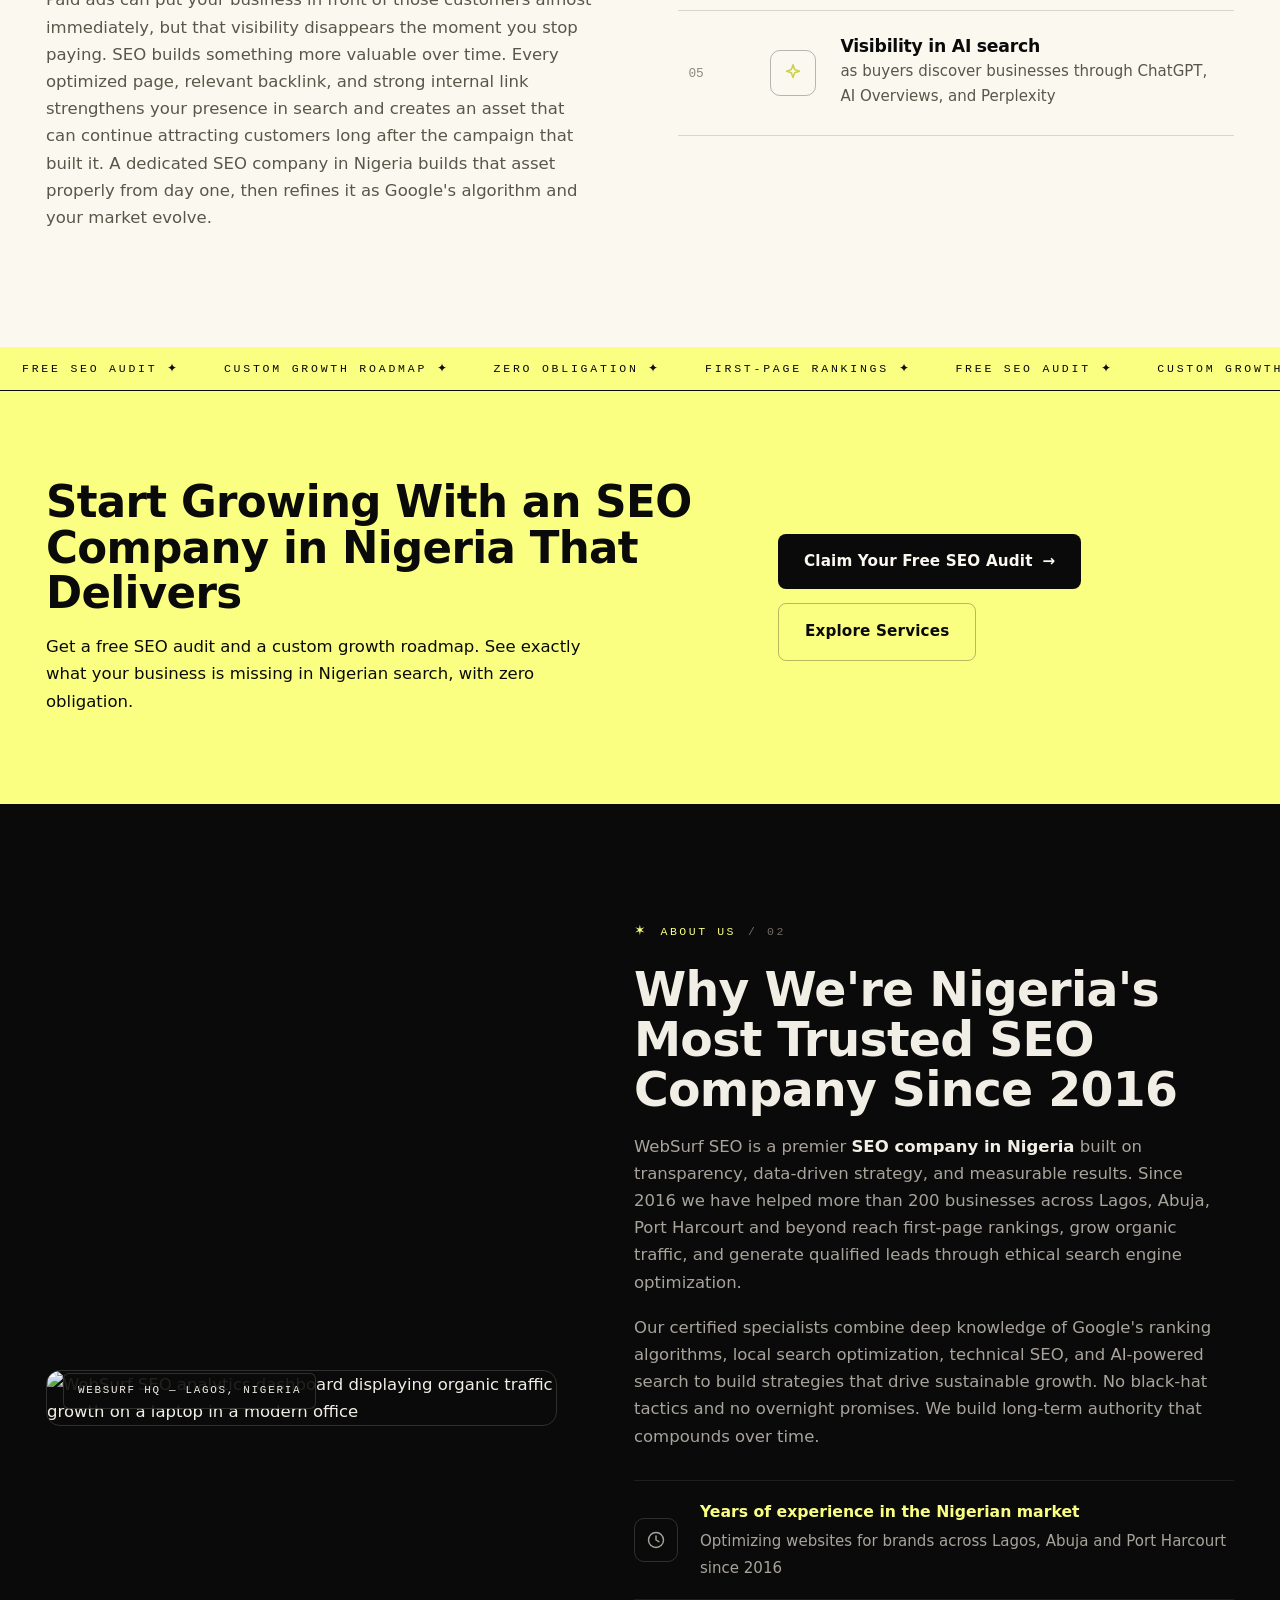
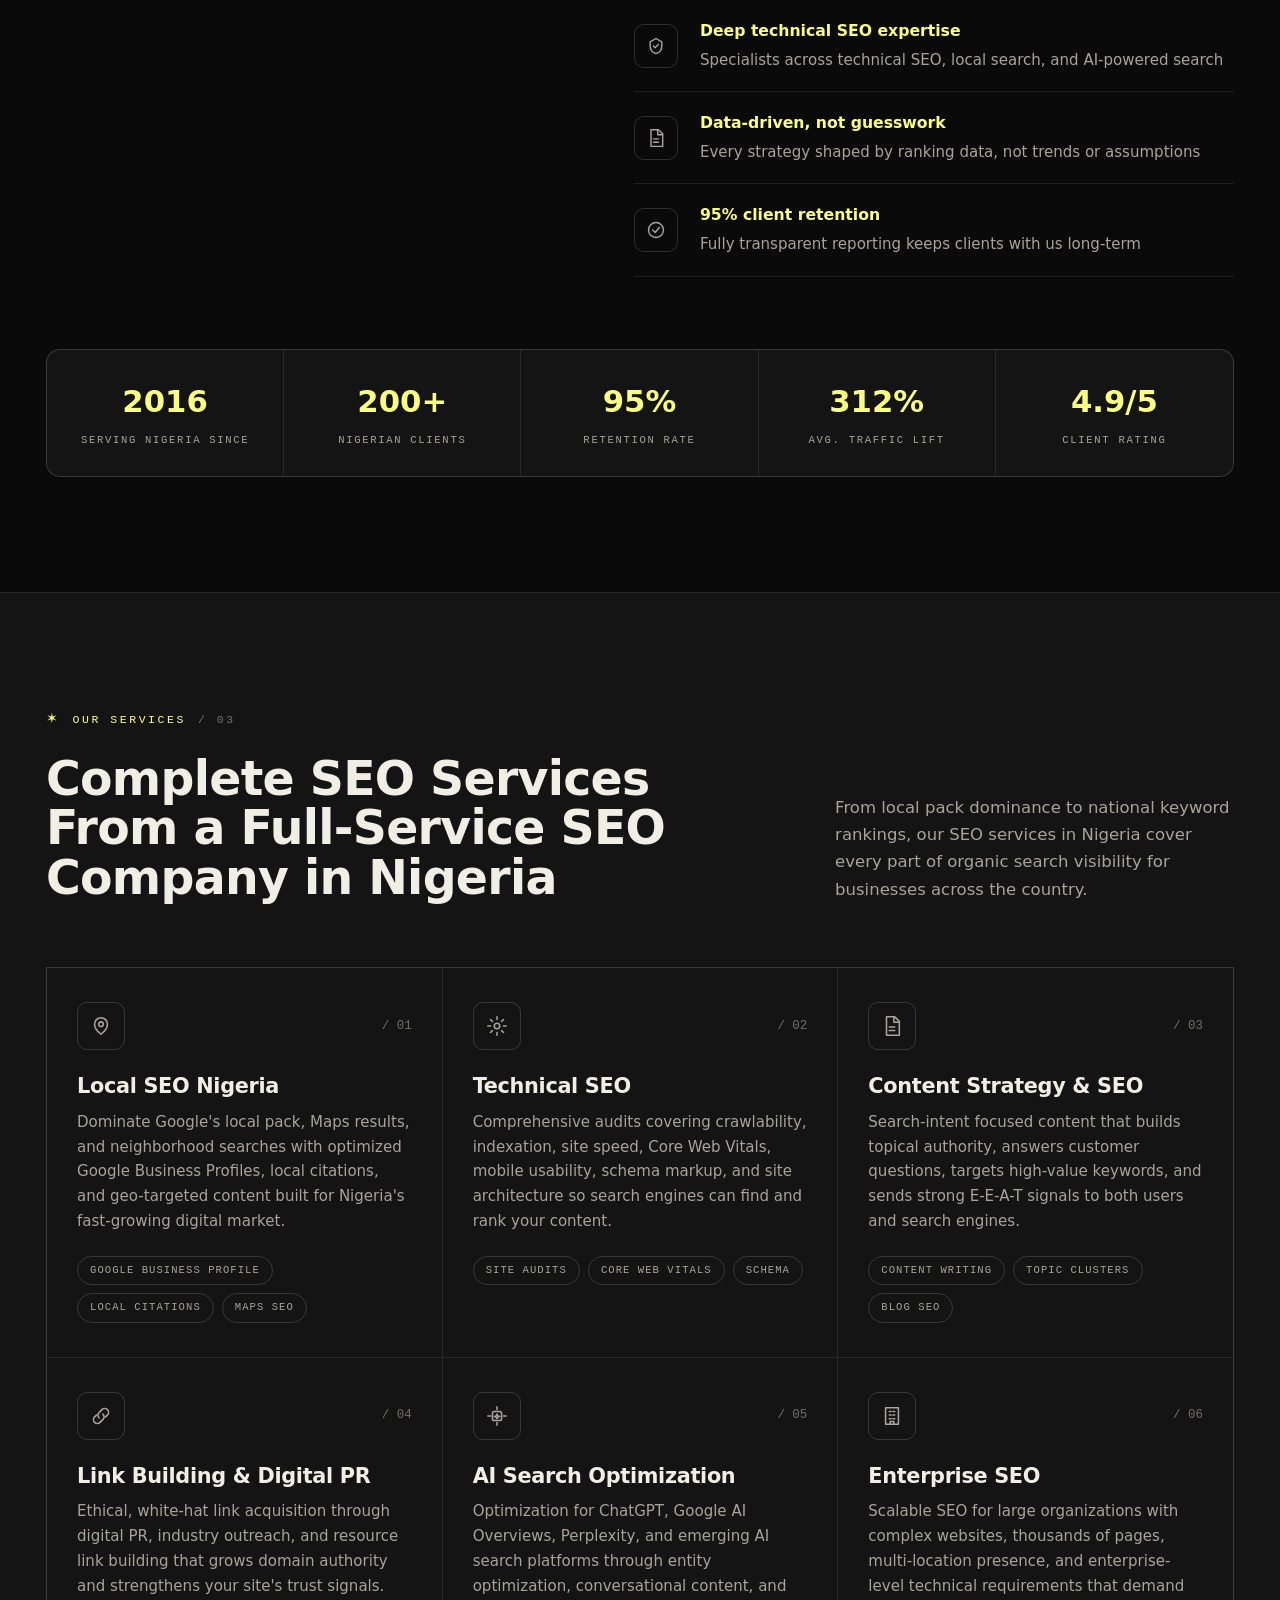
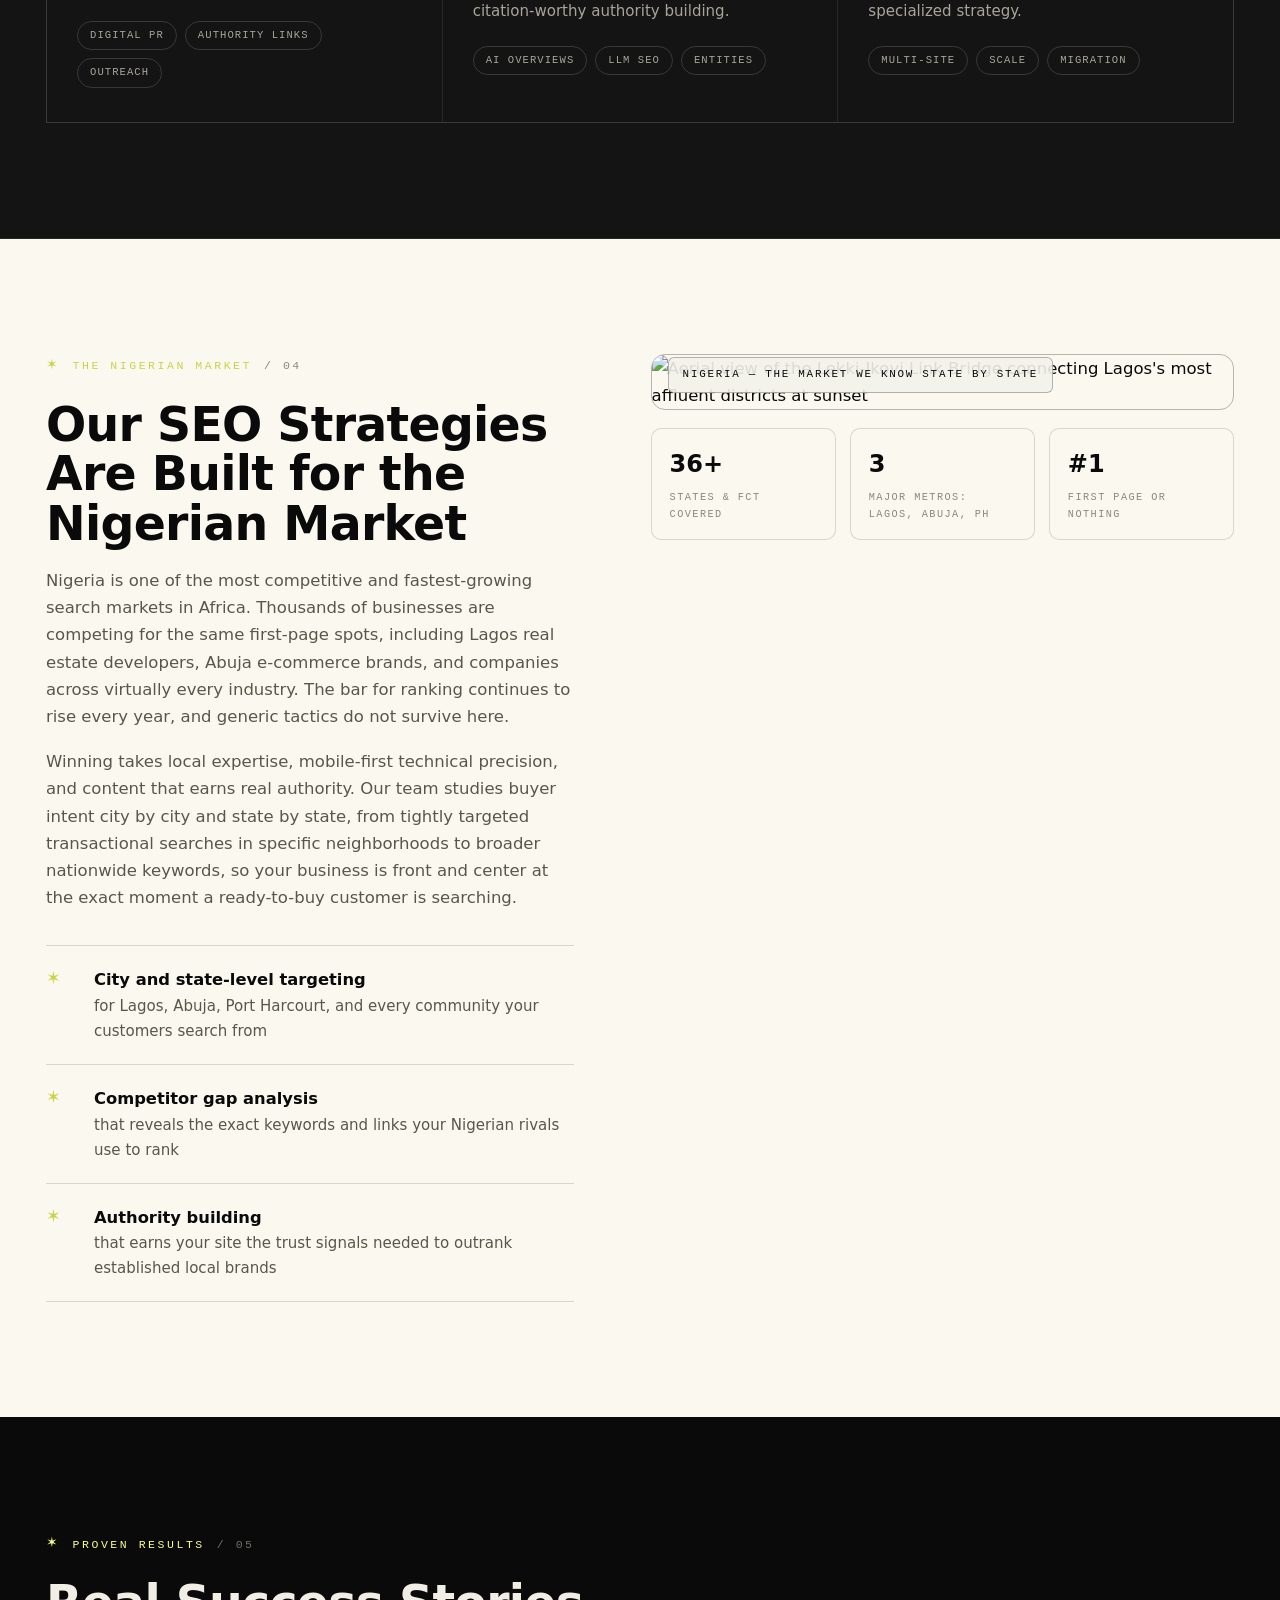
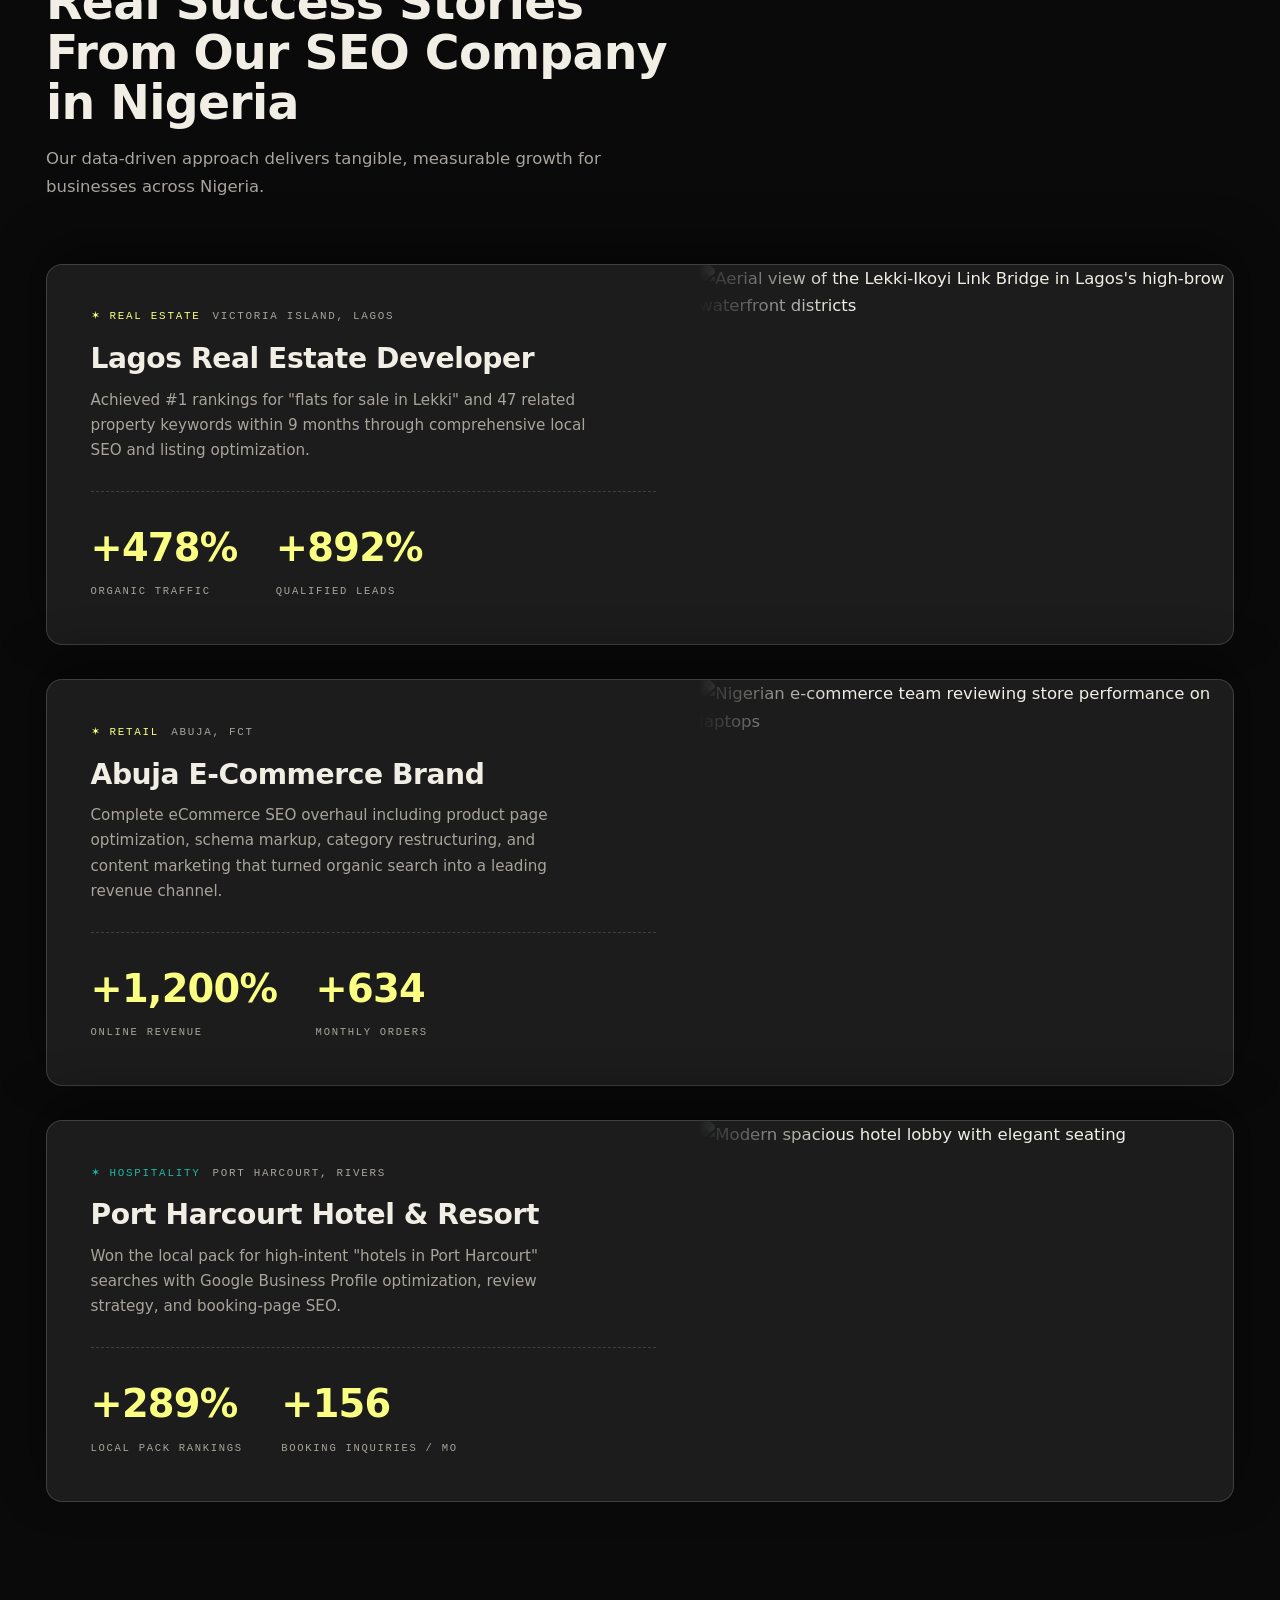
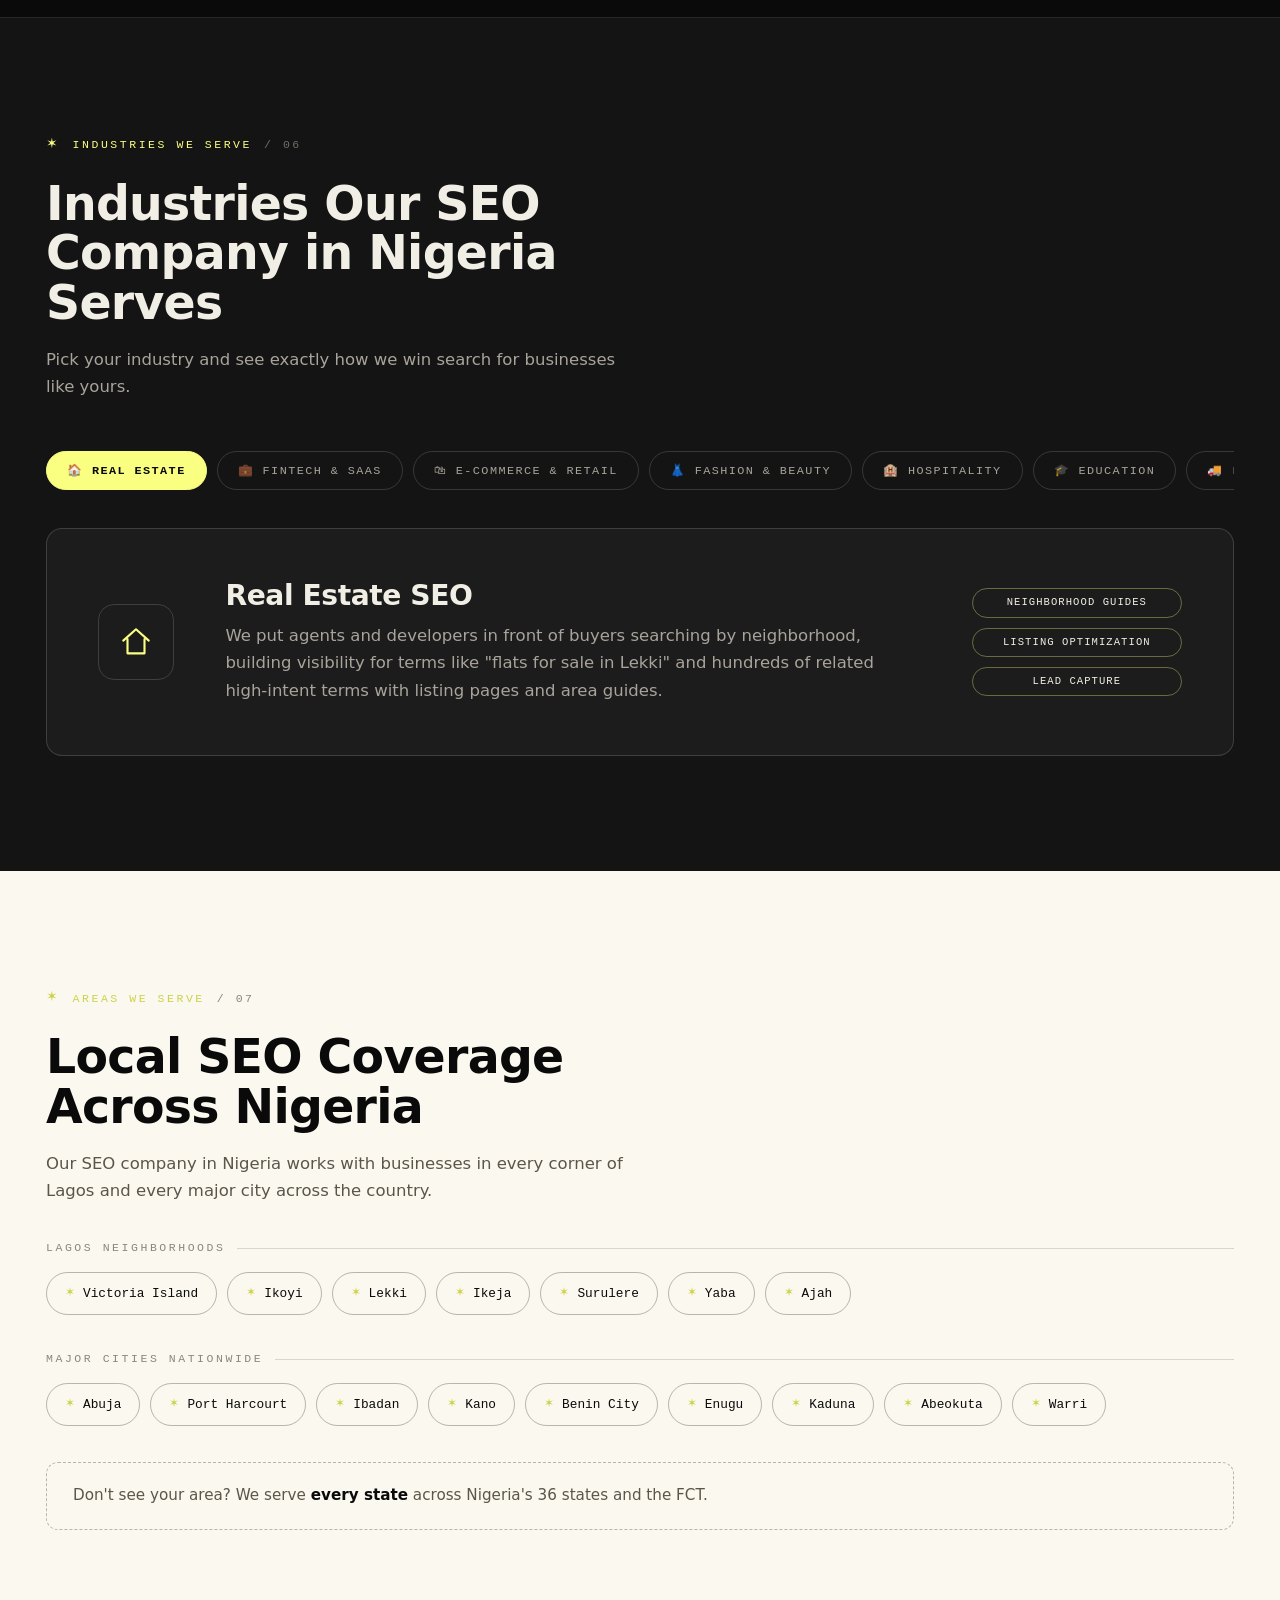
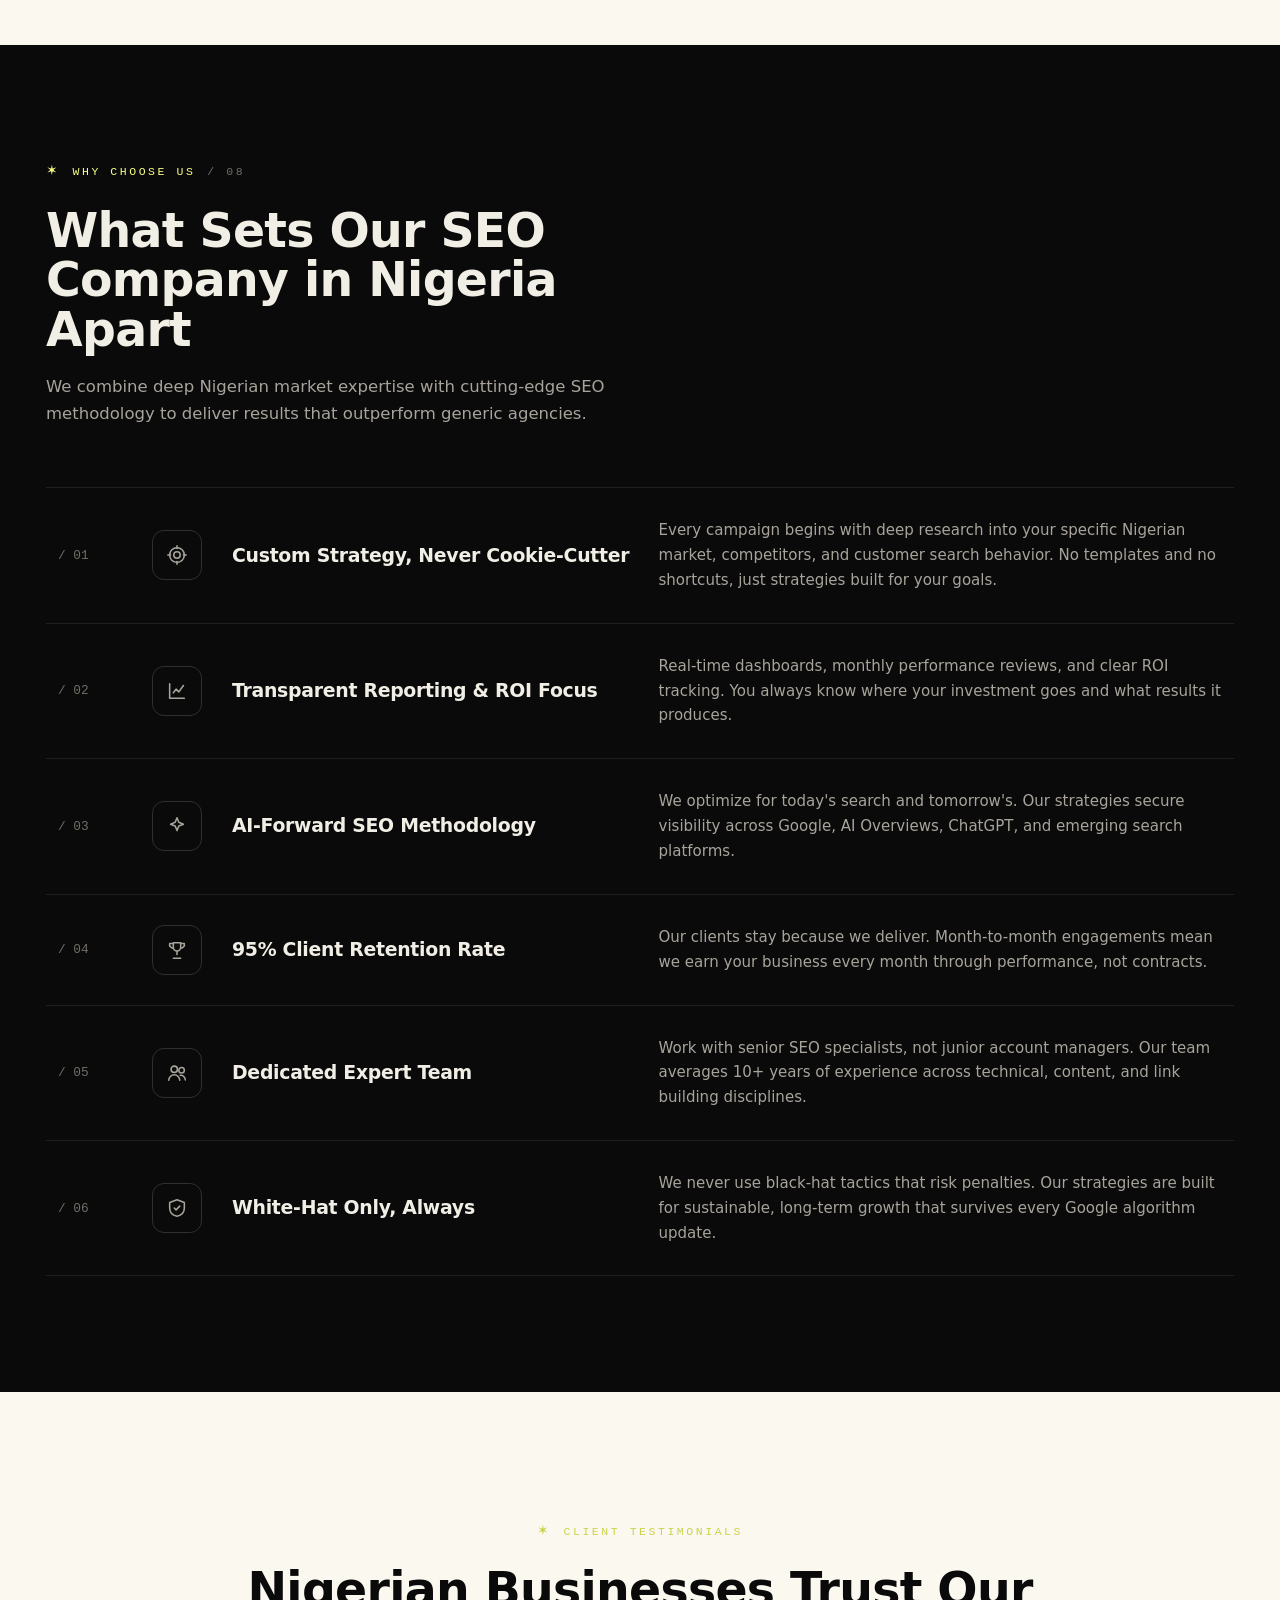
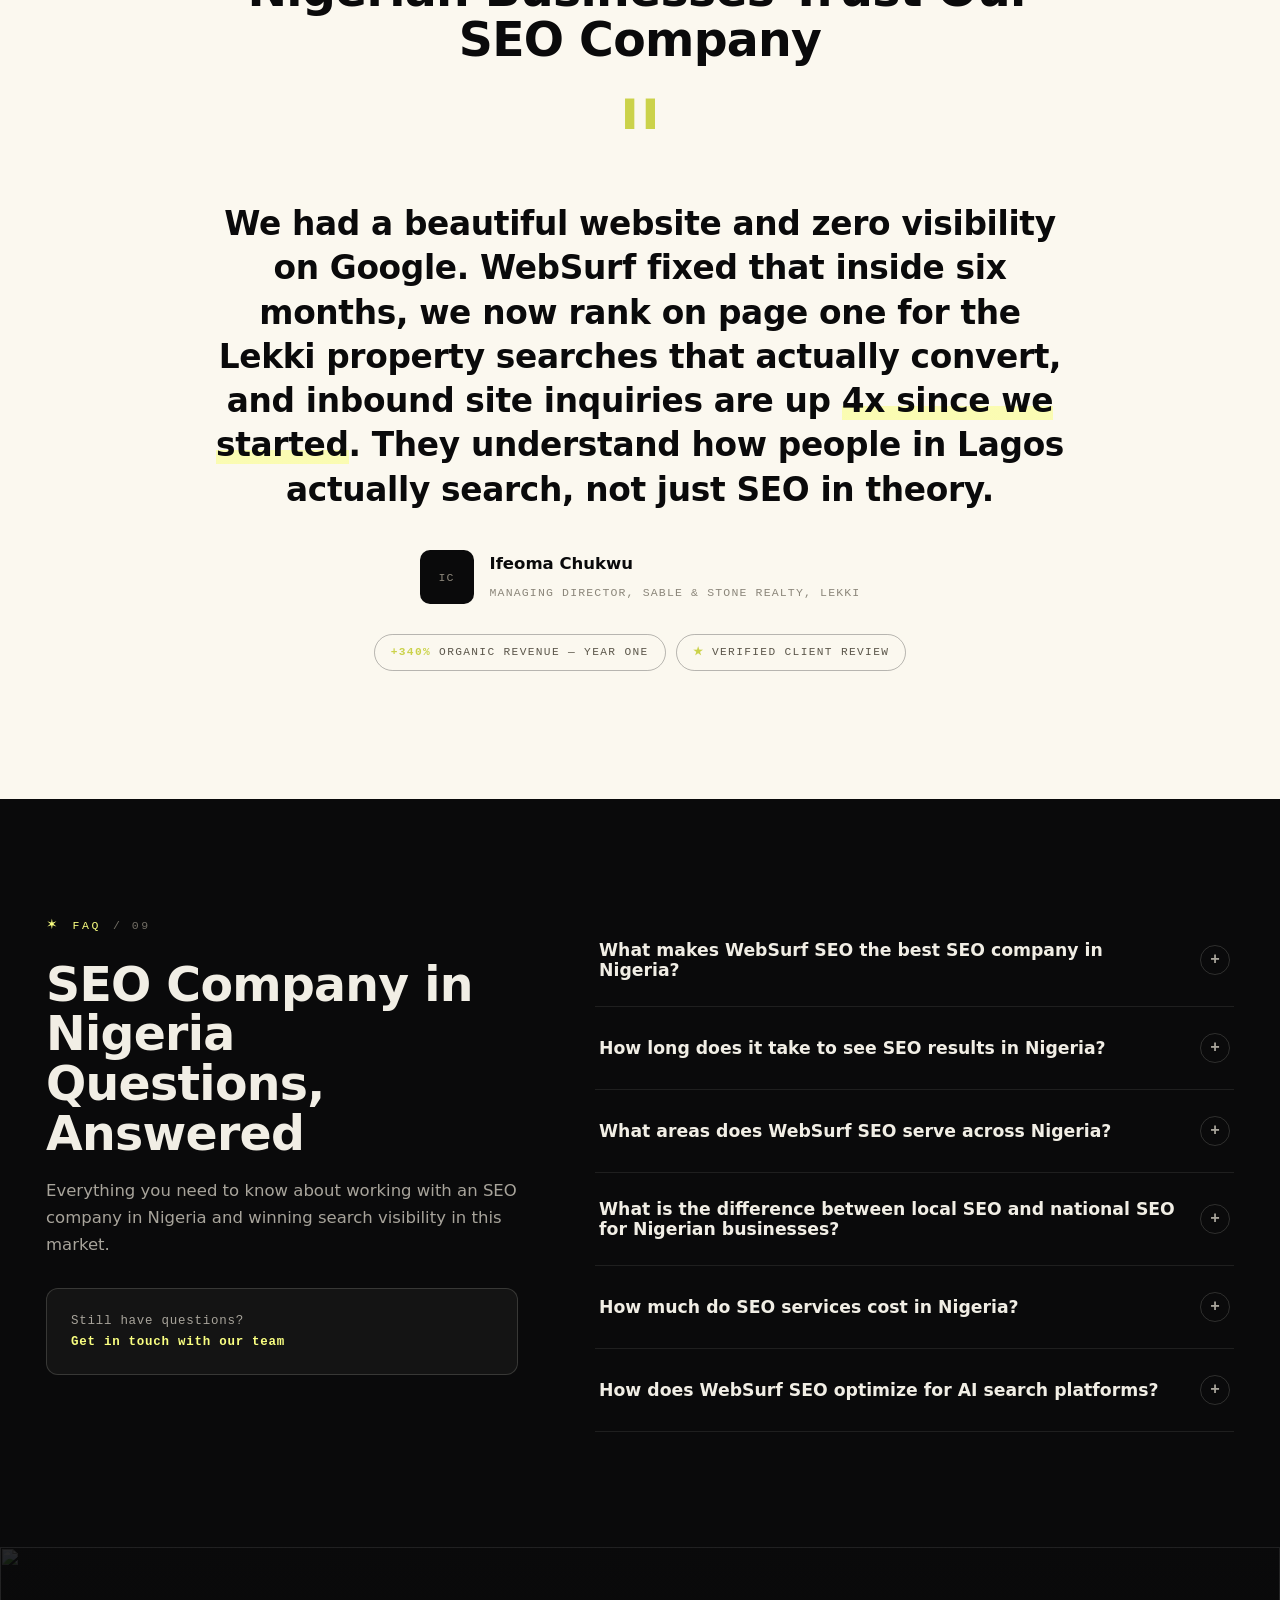
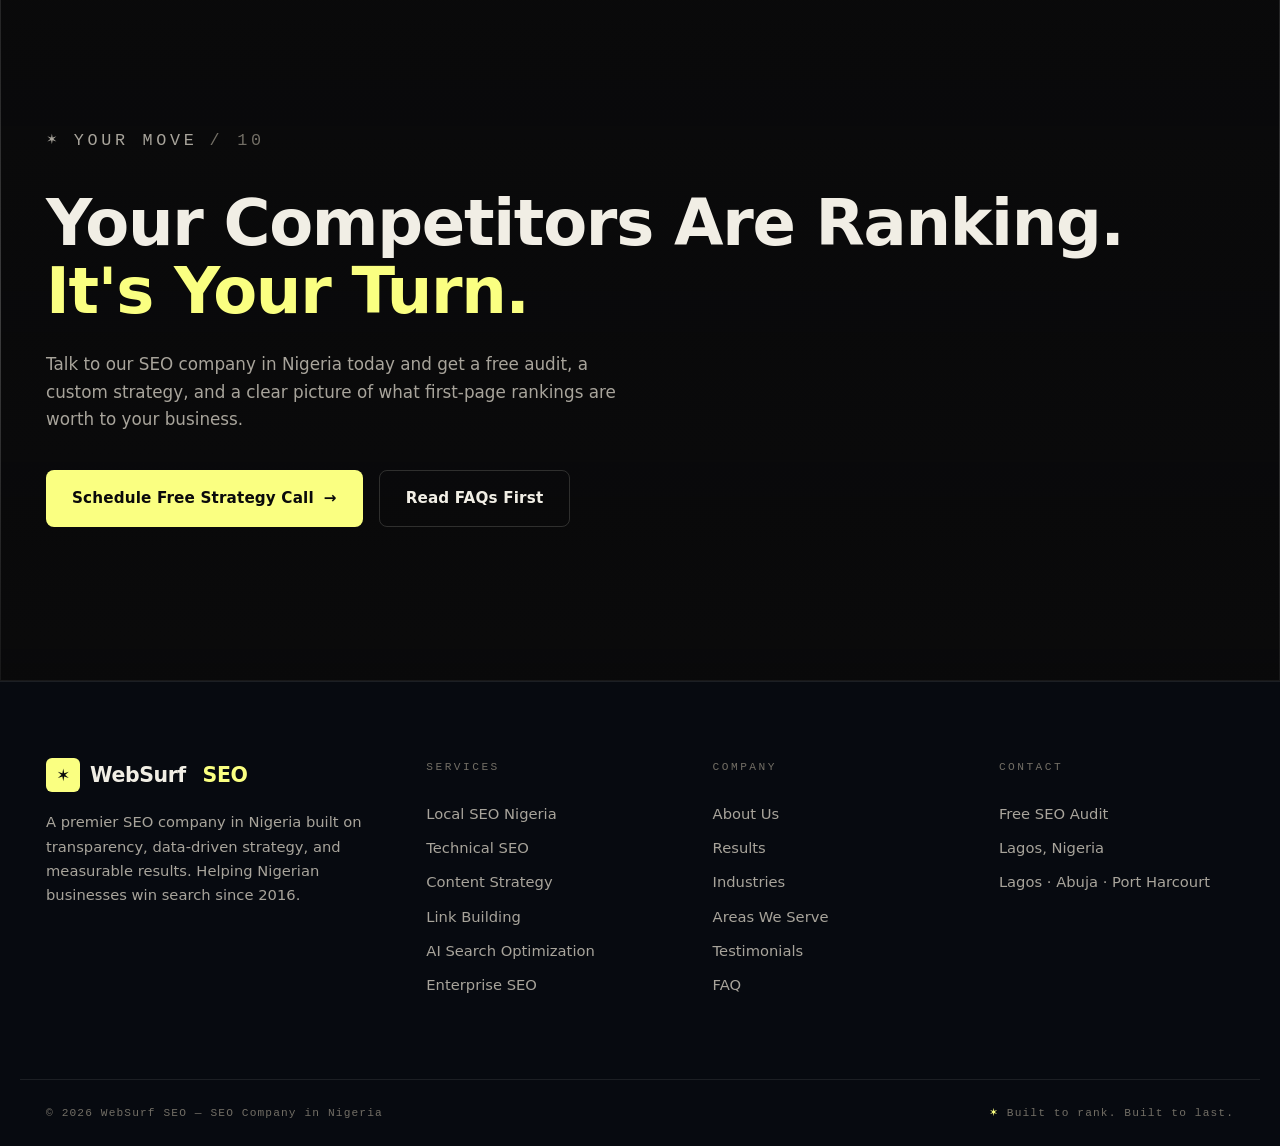
==== commit c5b6066e: "Add files via upload" ====
--- a/index.html
+++ b/index.html
@@ -22,13 +22,66 @@
 <meta name="twitter:title" content="SEO Company in Nigeria - #1 SEO Agency in Nigeria" />
 <meta name="twitter:description" content="WebSurf SEO is a leading SEO company in Nigeria that helps businesses across Nigeria grow organic traffic, win local rankings, and turn search into revenue." />
 
-
+<script type="application/ld+json" class="rank-math-schema">
+{
+  "@context": "https://schema.org",
+  "@graph": [
+    {
+      "@type": ["Person", "Organization"],
+      "@id": "https://seocompanyinnigeria.netlify.app/#person",
+      "name": "WebSurf SEO"
+    },
+    {
+      "@type": "WebSite",
+      "@id": "https://seocompanyinnigeria.netlify.app/#website",
+      "url": "https://seocompanyinnigeria.netlify.app/",
+      "name": "WebSurf SEO",
+      "publisher": {
+        "@id": "https://seocompanyinnigeria.netlify.app/#person"
+      },
+      "inLanguage": "en-NG"
+    },
+    {
+      "@type": "WebPage",
+      "@id": "https://seocompanyinnigeria.netlify.app/#webpage",
+      "url": "https://seocompanyinnigeria.netlify.app/",
+      "name": "SEO Company in Nigeria - #1 SEO Agency in Nigeria",
+      "isPartOf": {
+        "@id": "https://seocompanyinnigeria.netlify.app/#website"
+      },
+      "inLanguage": "en-NG"
+    }
+  ]
+}
+</script>
+
+<script type="application/ld+json">
+{
+  "@context": "https://schema.org",
+  "@type": "ProfessionalService",
+  "name": "WebSurf SEO",
+  "description": "WebSurf SEO is a leading SEO company in Nigeria that helps businesses across Nigeria grow organic traffic, win local rankings, and turn search into revenue.",
+  "url": "https://seocompanyinnigeria.netlify.app/",
+  "areaServed": {
+    "@type": "Country",
+    "name": "Nigeria"
+  },
+  "serviceType": [
+    "Search Engine Optimization",
+    "Local SEO",
+    "Technical SEO"
+  ],
+  "foundingDate": "2016"
+}
+</script>
+
+<!-- /Rank Math WordPress SEO plugin -->
 <link rel="icon" href="data:image/svg+xml,<svg xmlns='http://www.w3.org/2000/svg' viewBox='0 0 64 64'><rect width='64' height='64' fill='%230A0A0B'/><text x='32' y='44' font-size='36' text-anchor='middle' fill='%23FAFF81'>✶</text></svg>">
 <link rel="stylesheet" href="https://cdn.jsdelivr.net/npm/@fontsource-variable/archivo@latest/index.css">
 <link rel="stylesheet" href="https://cdn.jsdelivr.net/npm/@fontsource-variable/archivo@latest/wdth.css">
 <link rel="stylesheet" href="https://cdn.jsdelivr.net/npm/@fontsource-variable/instrument-sans@latest/index.css">
 <link rel="stylesheet" href="https://cdn.jsdelivr.net/npm/@fontsource-variable/ibm-plex-mono@latest/index.css">
-<link rel="stylesheet" href="style.css">
+<link rel="stylesheet" href="style.css">
 </head>
 <body>
 
@@ -205,12 +258,12 @@
       <p class="sec-intro rv" style="--d:.2s;max-width:38ch">From local pack dominance to national keyword rankings, our SEO services in Nigeria cover every part of organic search visibility for businesses across the country.</p>
     </div>
     <div class="svc-grid">
-      <article class="svc rv"><div class="svc-top"><span class="svc-ico"><svg width="22" height="22" viewBox="0 0 24 24" fill="none" stroke="currentColor" stroke-width="1.7" stroke-linecap="round" stroke-linejoin="round"><path d="M12 21s-7-5.5-7-11a7 7 0 0 1 14 0c0 5.5-7 11-7 11z"/><circle cx="12" cy="10" r="2.5"/></svg></span><span class="svc-num">/ 01</span></div><h3>Local SEO Nigeria</h3><p>Dominate Google's local pack, Maps results, and neighborhood searches with optimized Google Business Profiles, local citations, and geo-targeted content built for Nigeria's fast-growing digital market.</p><div class="tags"><span class="tag">Google Business Profile</span><span class="tag">Local Citations</span><span class="tag">Maps SEO</span></div></article>
-      <article class="svc rv" style="--d:.08s"><div class="svc-top"><span class="svc-ico"><svg width="22" height="22" viewBox="0 0 24 24" fill="none" stroke="currentColor" stroke-width="1.7" stroke-linecap="round"><circle cx="12" cy="12" r="3"/><path d="M12 2v3M12 19v3M2 12h3M19 12h3M4.9 4.9l2.1 2.1M17 17l2.1 2.1M19.1 4.9L17 7M7 17l-2.1 2.1"/></svg></span><span class="svc-num">/ 02</span></div><h3>Technical SEO</h3><p>Comprehensive audits covering crawlability, indexation, site speed, Core Web Vitals, mobile usability, schema markup, and site architecture so search engines can find and rank your content.</p><div class="tags"><span class="tag">Site Audits</span><span class="tag">Core Web Vitals</span><span class="tag">Schema</span></div></article>
-      <article class="svc rv" style="--d:.16s"><div class="svc-top"><span class="svc-ico"><svg width="22" height="22" viewBox="0 0 24 24" fill="none" stroke="currentColor" stroke-width="1.7" stroke-linecap="round" stroke-linejoin="round"><path d="M6 2h9l5 5v15H6z"/><path d="M14 2v6h6M9 13h6M9 17h6"/></svg></span><span class="svc-num">/ 03</span></div><h3>Content Strategy &amp; SEO</h3><p>Search-intent focused content that builds topical authority, answers customer questions, targets high-value keywords, and sends strong E-E-A-T signals to both users and search engines.</p><div class="tags"><span class="tag">Content Writing</span><span class="tag">Topic Clusters</span><span class="tag">Blog SEO</span></div></article>
-      <article class="svc rv"><div class="svc-top"><span class="svc-ico"><svg width="22" height="22" viewBox="0 0 24 24" fill="none" stroke="currentColor" stroke-width="1.7" stroke-linecap="round" stroke-linejoin="round"><path d="M10 14a4 4 0 0 1 0-6l3-3a4 4 0 0 1 6 6l-2 2"/><path d="M14 10a4 4 0 0 1 0 6l-3 3a4 4 0 0 1-6-6l2-2"/></svg></span><span class="svc-num">/ 04</span></div><h3>Link Building &amp; Digital PR</h3><p>Ethical, white-hat link acquisition through digital PR, industry outreach, and resource link building that grows domain authority and strengthens your site's trust signals.</p><div class="tags"><span class="tag">Digital PR</span><span class="tag">Authority Links</span><span class="tag">Outreach</span></div></article>
-      <article class="svc rv" style="--d:.08s"><div class="svc-top"><span class="svc-ico"><svg width="22" height="22" viewBox="0 0 24 24" fill="none" stroke="currentColor" stroke-width="1.7" stroke-linecap="round" stroke-linejoin="round"><rect x="7" y="7" width="10" height="10" rx="2"/><path d="M12 2v3M12 19v3M2 12h3M19 12h3"/><path d="M12 10l1 2 2 .5-2 .5-1 2-1-2-2-.5 2-.5z"/></svg></span><span class="svc-num">/ 05</span></div><h3>AI Search Optimization</h3><p>Optimization for ChatGPT, Google AI Overviews, Perplexity, and emerging AI search platforms through entity optimization, conversational content, and citation-worthy authority building.</p><div class="tags"><span class="tag">AI Overviews</span><span class="tag">LLM SEO</span><span class="tag">Entities</span></div></article>
-      <article class="svc rv" style="--d:.16s"><div class="svc-top"><span class="svc-ico"><svg width="22" height="22" viewBox="0 0 24 24" fill="none" stroke="currentColor" stroke-width="1.7" stroke-linecap="round" stroke-linejoin="round"><rect x="5" y="3" width="14" height="18"/><path d="M9 7h2M13 7h2M9 11h2M13 11h2M9 15h2M13 15h2M10 21v-3h4v3"/></svg></span><span class="svc-num">/ 06</span></div><h3>Enterprise SEO</h3><p>Scalable SEO for large organizations with complex websites, thousands of pages, multi-location presence, and enterprise-level technical requirements that demand specialized strategy.</p><div class="tags"><span class="tag">Multi-Site</span><span class="tag">Scale</span><span class="tag">Migration</span></div></article>
+      <div class="svc rv"><div class="svc-top"><span class="svc-ico"><svg width="22" height="22" viewBox="0 0 24 24" fill="none" stroke="currentColor" stroke-width="1.7" stroke-linecap="round" stroke-linejoin="round"><path d="M12 21s-7-5.5-7-11a7 7 0 0 1 14 0c0 5.5-7 11-7 11z"/><circle cx="12" cy="10" r="2.5"/></svg></span><span class="svc-num">/ 01</span></div><h3>Local SEO Nigeria</h3><p>Dominate Google's local pack, Maps results, and neighborhood searches with optimized Google Business Profiles, local citations, and geo-targeted content built for Nigeria's fast-growing digital market.</p><div class="tags"><span class="tag">Google Business Profile</span><span class="tag">Local Citations</span><span class="tag">Maps SEO</span></div></div>
+      <div class="svc rv" style="--d:.08s"><div class="svc-top"><span class="svc-ico"><svg width="22" height="22" viewBox="0 0 24 24" fill="none" stroke="currentColor" stroke-width="1.7" stroke-linecap="round"><circle cx="12" cy="12" r="3"/><path d="M12 2v3M12 19v3M2 12h3M19 12h3M4.9 4.9l2.1 2.1M17 17l2.1 2.1M19.1 4.9L17 7M7 17l-2.1 2.1"/></svg></span><span class="svc-num">/ 02</span></div><h3>Technical SEO</h3><p>Comprehensive audits covering crawlability, indexation, site speed, Core Web Vitals, mobile usability, schema markup, and site architecture so search engines can find and rank your content.</p><div class="tags"><span class="tag">Site Audits</span><span class="tag">Core Web Vitals</span><span class="tag">Schema</span></div></div>
+      <div class="svc rv" style="--d:.16s"><div class="svc-top"><span class="svc-ico"><svg width="22" height="22" viewBox="0 0 24 24" fill="none" stroke="currentColor" stroke-width="1.7" stroke-linecap="round" stroke-linejoin="round"><path d="M6 2h9l5 5v15H6z"/><path d="M14 2v6h6M9 13h6M9 17h6"/></svg></span><span class="svc-num">/ 03</span></div><h3>Content Strategy &amp; SEO</h3><p>Search-intent focused content that builds topical authority, answers customer questions, targets high-value keywords, and sends strong E-E-A-T signals to both users and search engines.</p><div class="tags"><span class="tag">Content Writing</span><span class="tag">Topic Clusters</span><span class="tag">Blog SEO</span></div></div>
+      <div class="svc rv"><div class="svc-top"><span class="svc-ico"><svg width="22" height="22" viewBox="0 0 24 24" fill="none" stroke="currentColor" stroke-width="1.7" stroke-linecap="round" stroke-linejoin="round"><path d="M10 14a4 4 0 0 1 0-6l3-3a4 4 0 0 1 6 6l-2 2"/><path d="M14 10a4 4 0 0 1 0 6l-3 3a4 4 0 0 1-6-6l2-2"/></svg></span><span class="svc-num">/ 04</span></div><h3>Link Building &amp; Digital PR</h3><p>Ethical, white-hat link acquisition through digital PR, industry outreach, and resource link building that grows domain authority and strengthens your site's trust signals.</p><div class="tags"><span class="tag">Digital PR</span><span class="tag">Authority Links</span><span class="tag">Outreach</span></div></div>
+      <div class="svc rv" style="--d:.08s"><div class="svc-top"><span class="svc-ico"><svg width="22" height="22" viewBox="0 0 24 24" fill="none" stroke="currentColor" stroke-width="1.7" stroke-linecap="round" stroke-linejoin="round"><rect x="7" y="7" width="10" height="10" rx="2"/><path d="M12 2v3M12 19v3M2 12h3M19 12h3"/><path d="M12 10l1 2 2 .5-2 .5-1 2-1-2-2-.5 2-.5z"/></svg></span><span class="svc-num">/ 05</span></div><h3>AI Search Optimization</h3><p>Optimization for ChatGPT, Google AI Overviews, Perplexity, and emerging AI search platforms through entity optimization, conversational content, and citation-worthy authority building.</p><div class="tags"><span class="tag">AI Overviews</span><span class="tag">LLM SEO</span><span class="tag">Entities</span></div></div>
+      <div class="svc rv" style="--d:.16s"><div class="svc-top"><span class="svc-ico"><svg width="22" height="22" viewBox="0 0 24 24" fill="none" stroke="currentColor" stroke-width="1.7" stroke-linecap="round" stroke-linejoin="round"><rect x="5" y="3" width="14" height="18"/><path d="M9 7h2M13 7h2M9 11h2M13 11h2M9 15h2M13 15h2M10 21v-3h4v3"/></svg></span><span class="svc-num">/ 06</span></div><h3>Enterprise SEO</h3><p>Scalable SEO for large organizations with complex websites, thousands of pages, multi-location presence, and enterprise-level technical requirements that demand specialized strategy.</p><div class="tags"><span class="tag">Multi-Site</span><span class="tag">Scale</span><span class="tag">Migration</span></div></div>
     </div>
   </div>
 </section>
@@ -253,7 +306,7 @@
     <p class="sec-intro rv" style="--d:.2s">Our data-driven approach delivers tangible, measurable growth for businesses across Nigeria.</p>
 
     <div class="case-stack">
-      <article class="case-card" style="--i:0">
+      <div class="case-card" style="--i:0">
         <div class="case-body">
           <div class="case-meta"><span class="ct">✶ Real Estate</span><span>Victoria Island, Lagos</span></div>
           <h3>Lagos Real Estate Developer</h3>
@@ -264,9 +317,9 @@
           </div>
         </div>
         <div class="case-img"><img src="https://images.unsplash.com/photo-1744907895363-d351aa6019ef?auto=format&amp;fit=crop&amp;w=1200&amp;q=80" alt="Aerial view of the Lekki-Ikoyi Link Bridge in Lagos's high-brow waterfront districts"></div>
-      </article>
-
-      <article class="case-card" style="--i:1">
+      </div>
+
+      <div class="case-card" style="--i:1">
         <div class="case-body">
           <div class="case-meta"><span class="ct">✶ Retail</span><span>Abuja, FCT</span></div>
           <h3>Abuja E-Commerce Brand</h3>
@@ -277,9 +330,9 @@
           </div>
         </div>
         <div class="case-img"><img src="https://images.pexels.com/photos/30690398/pexels-photo-30690398.jpeg?auto=compress&amp;cs=tinysrgb&amp;w=1200" alt="Nigerian e-commerce team reviewing store performance on laptops"></div>
-      </article>
-
-      <article class="case-card" style="--i:2">
+      </div>
+
+      <div class="case-card" style="--i:2">
         <div class="case-body">
           <div class="case-meta"><span class="ct" style="color:var(--teal)">✶ Hospitality</span><span>Port Harcourt, Rivers</span></div>
           <h3>Port Harcourt Hotel &amp; Resort</h3>
@@ -290,7 +343,7 @@
           </div>
         </div>
         <div class="case-img"><img src="https://images.pexels.com/photos/6758532/pexels-photo-6758532.jpeg?auto=compress&amp;cs=tinysrgb&amp;w=1200" alt="Modern spacious hotel lobby with elegant seating"></div>
-      </article>
+      </div>
     </div>
   </div>
 </section>
@@ -445,6 +498,6 @@
   </div>
 </footer>
 
-<script src="script.js"></script>
+<script src="script.js"></script>
 </body>
 </html>
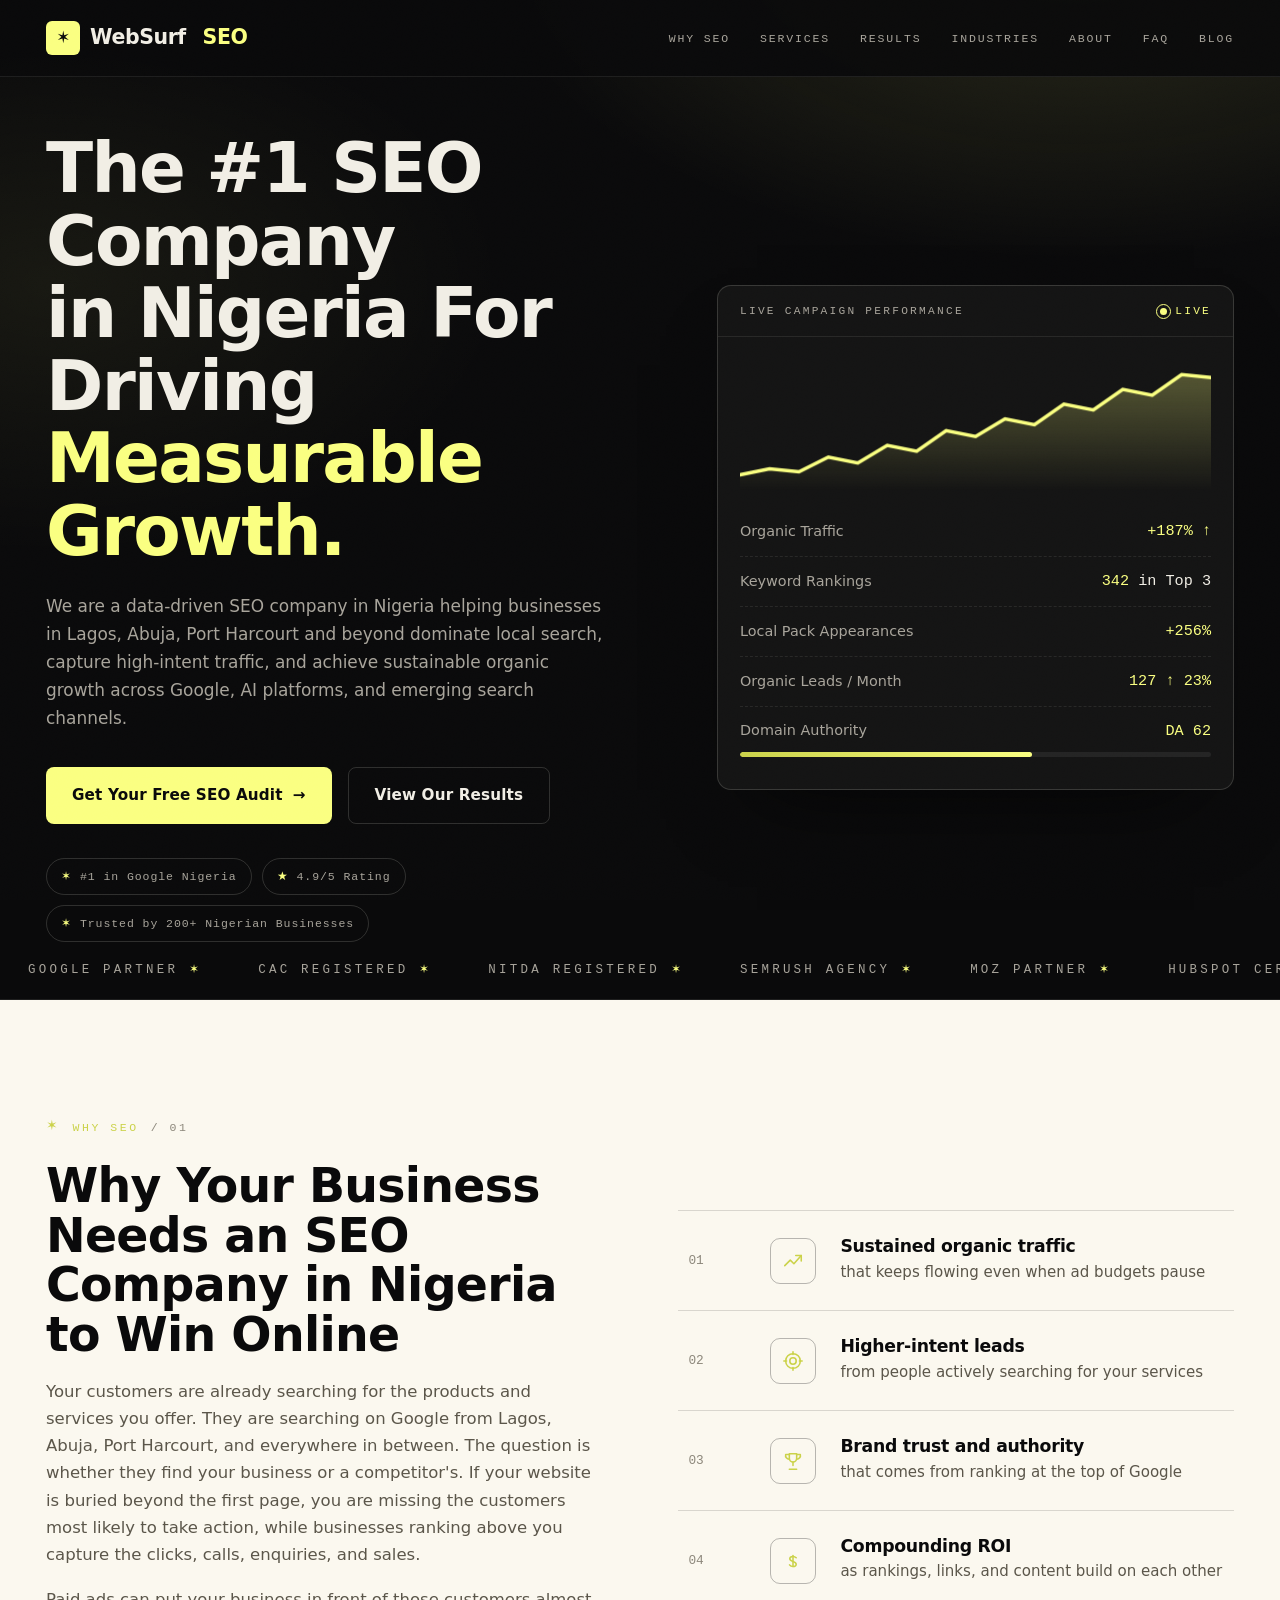
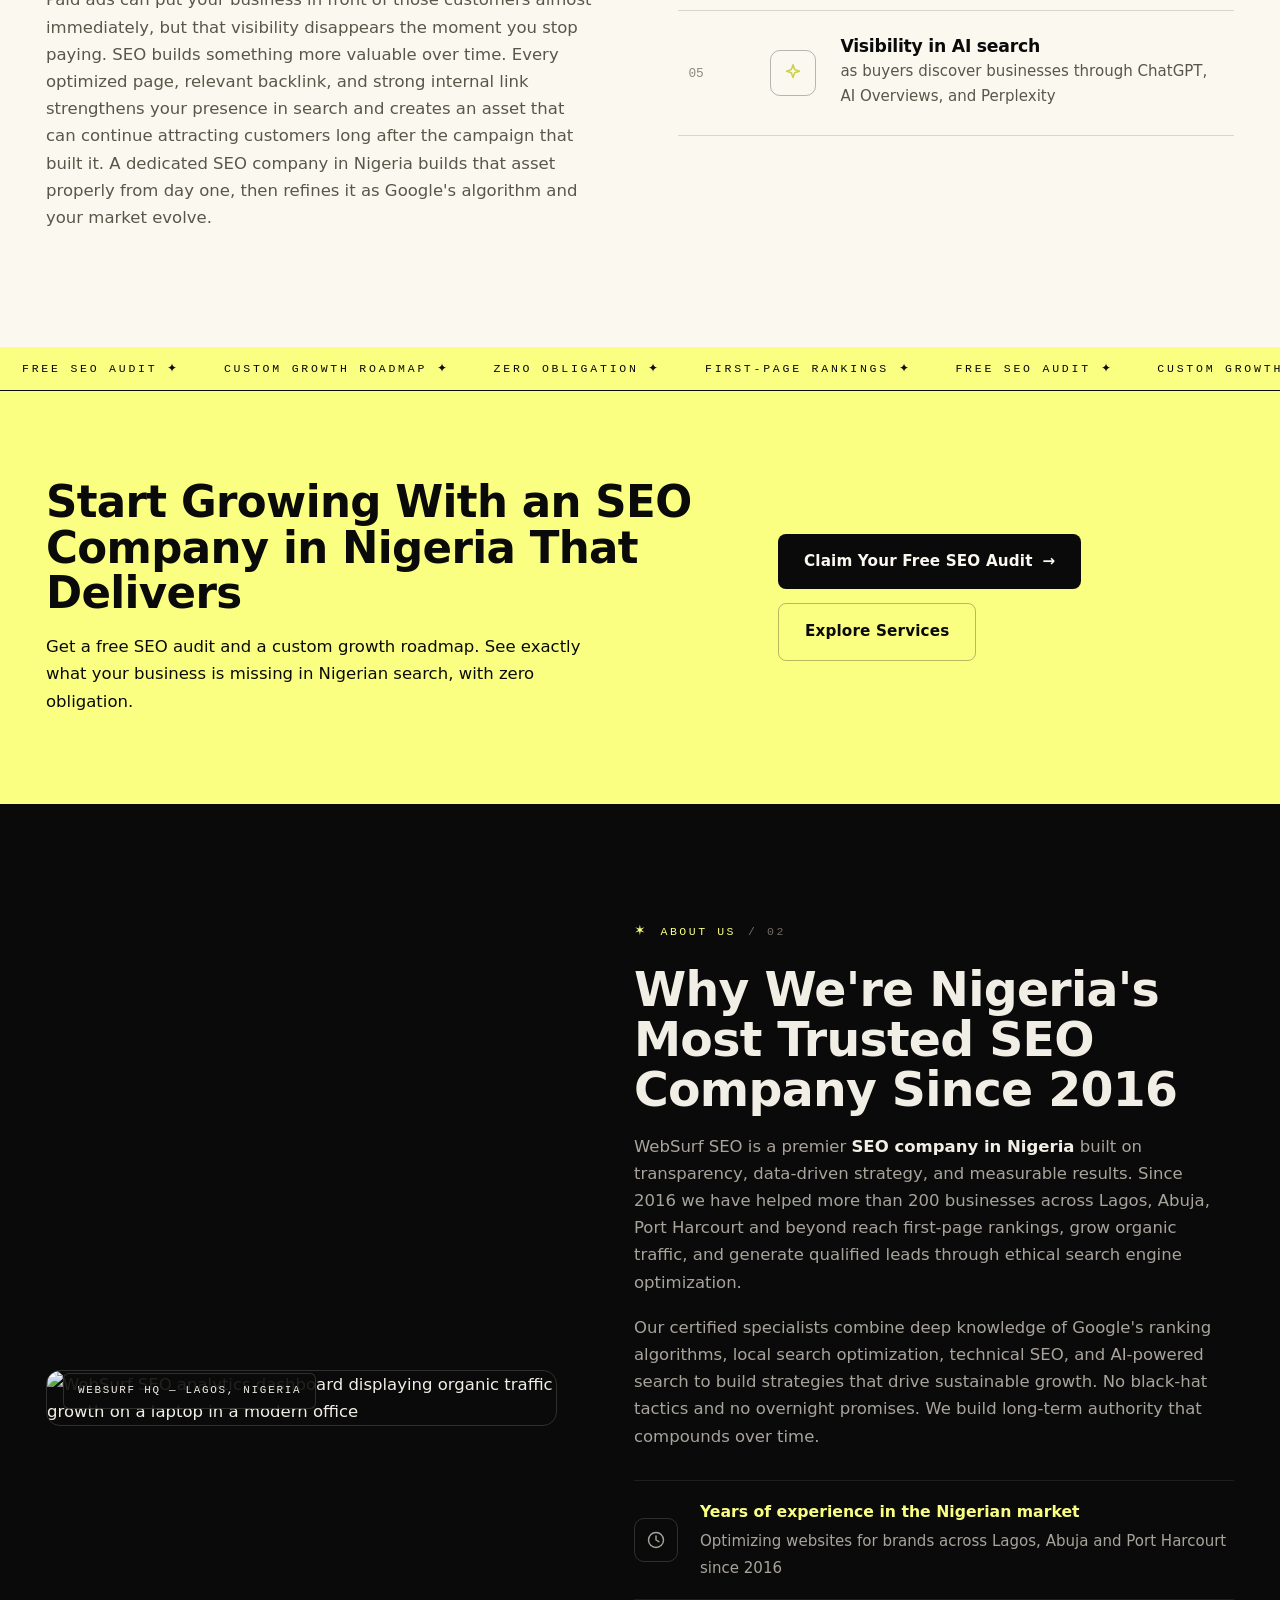
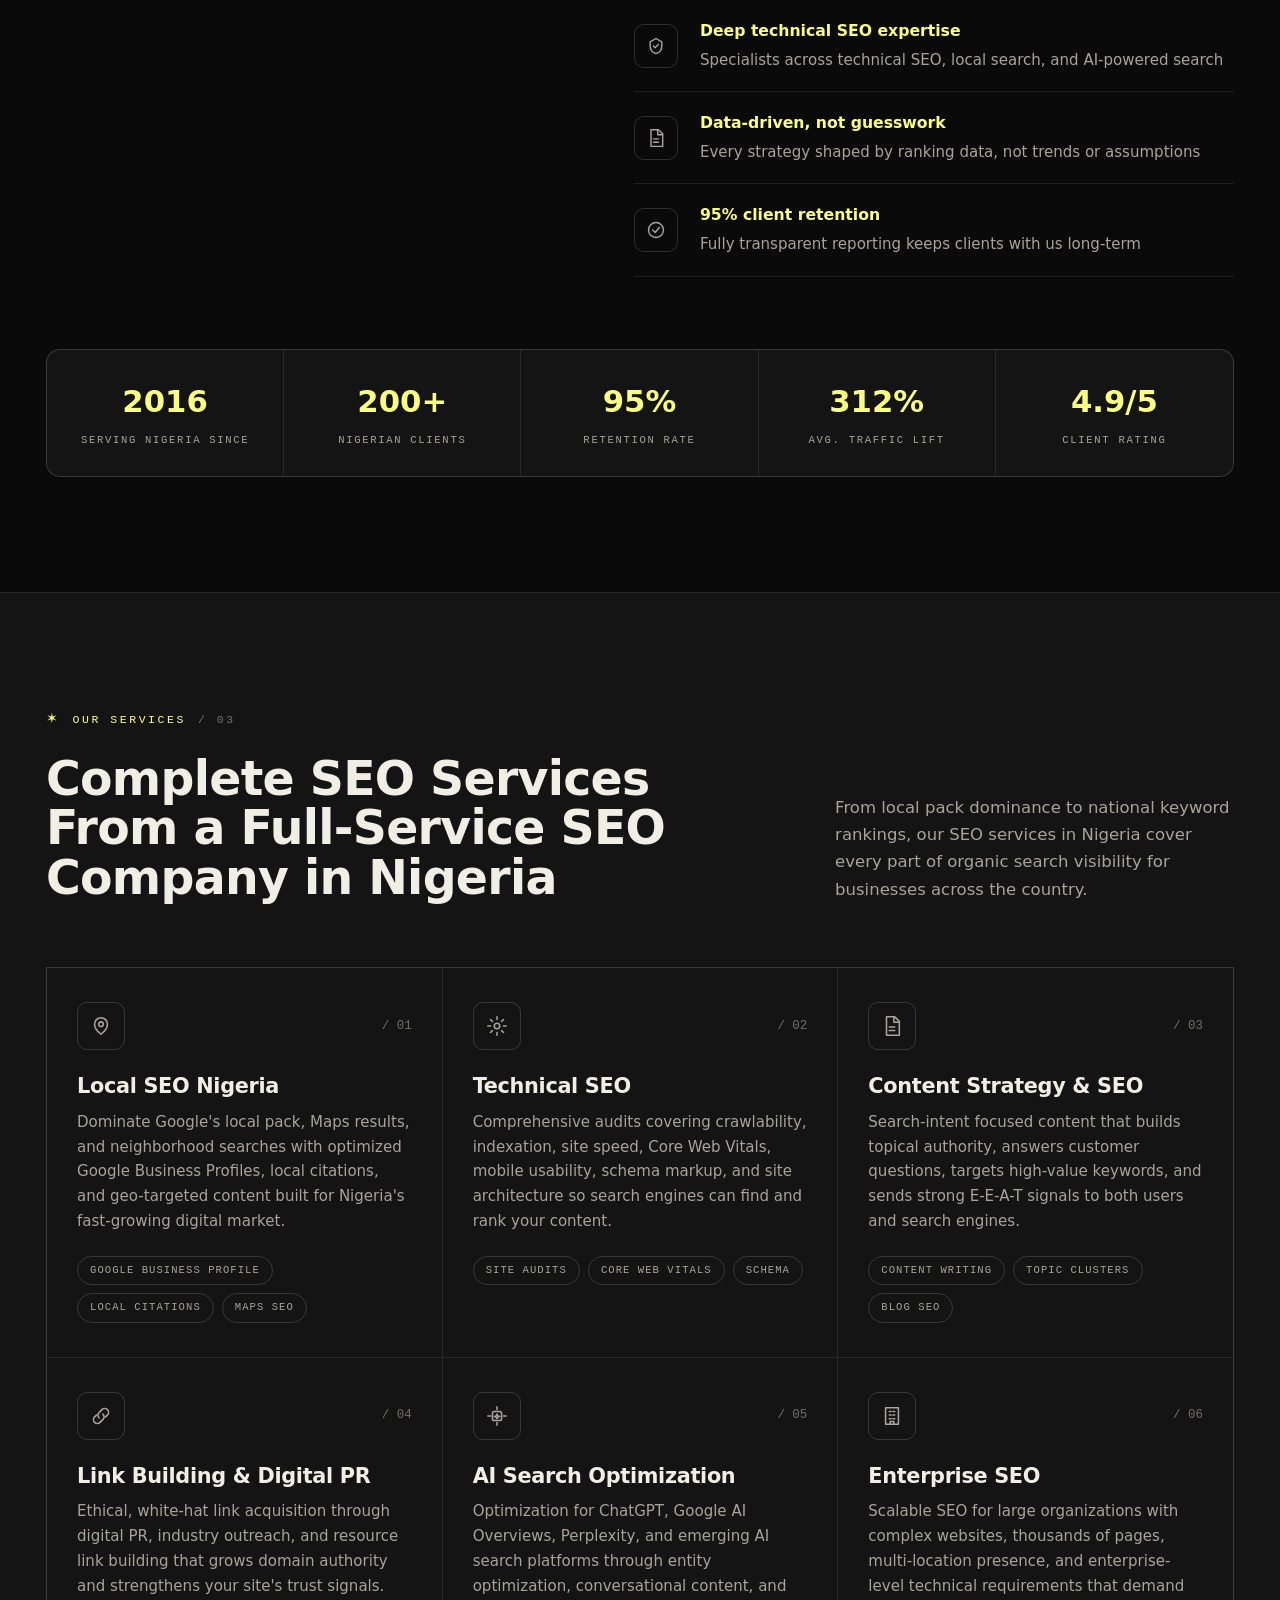
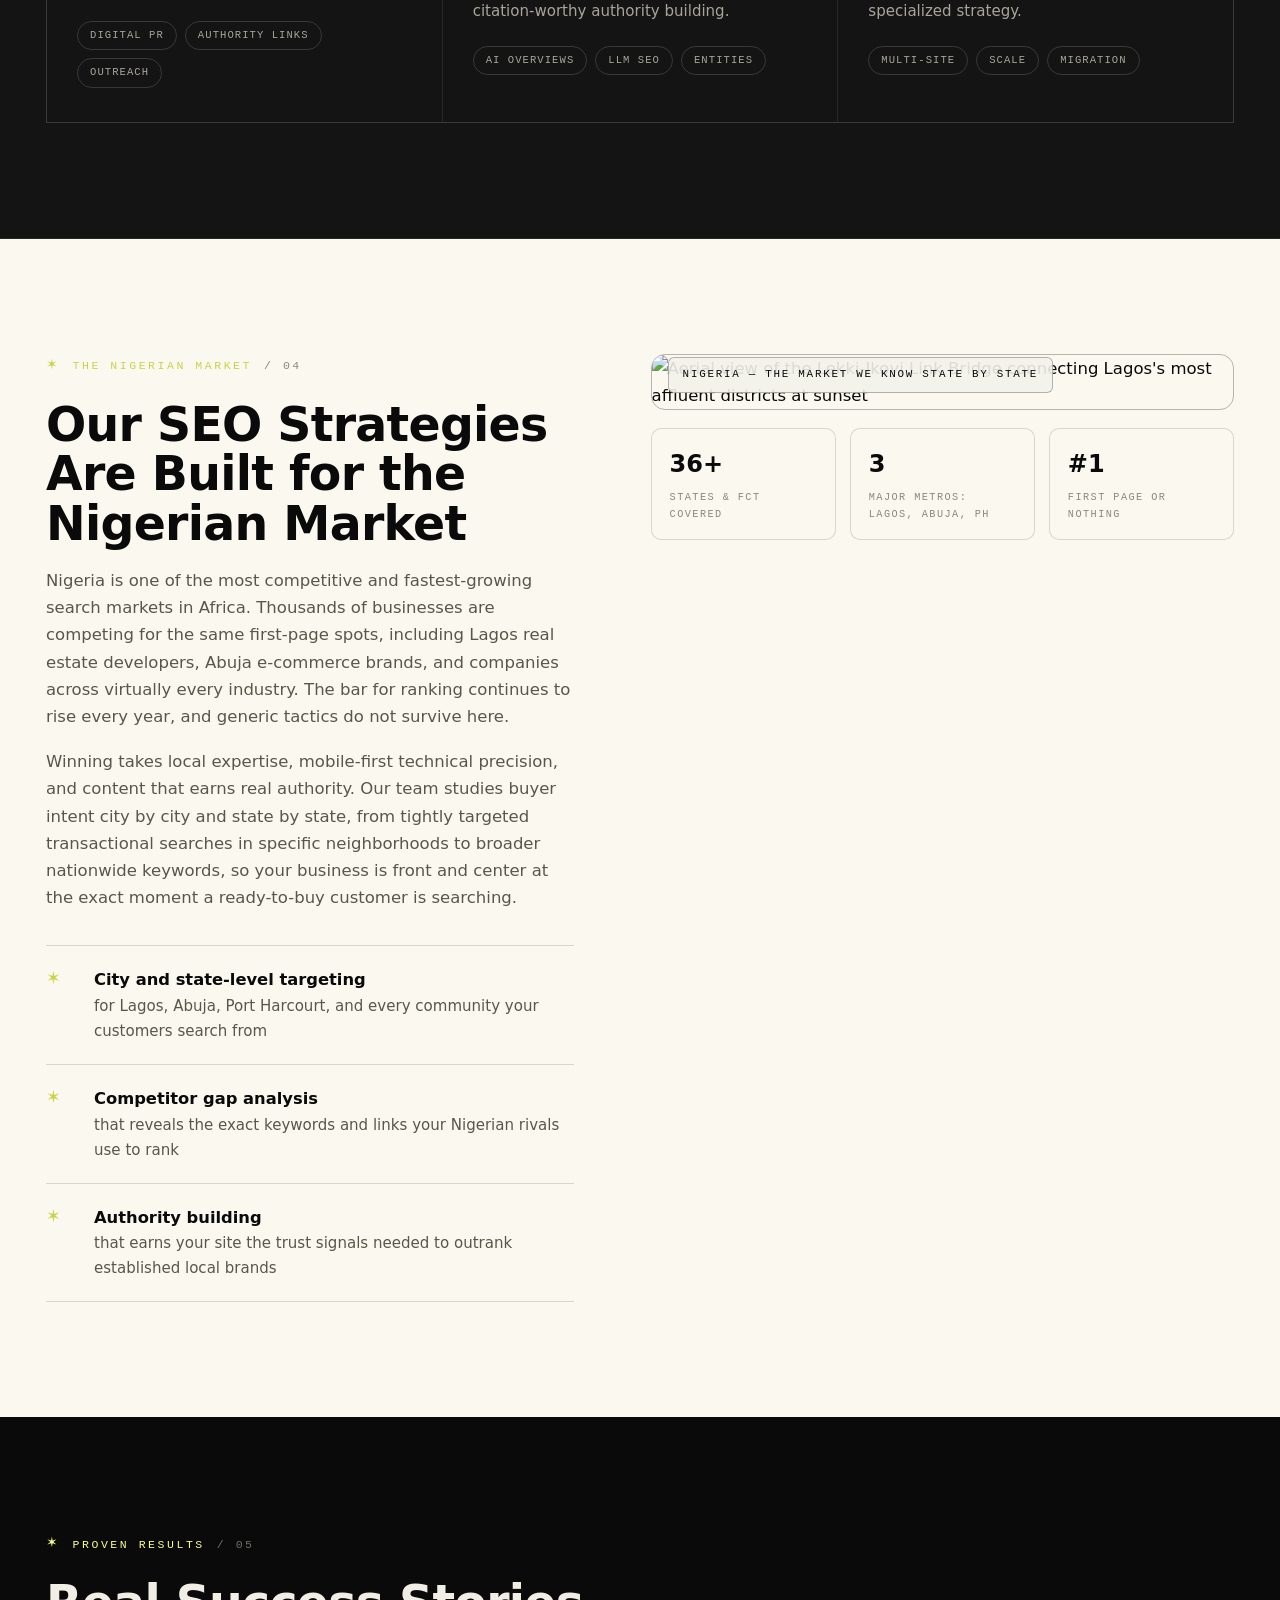
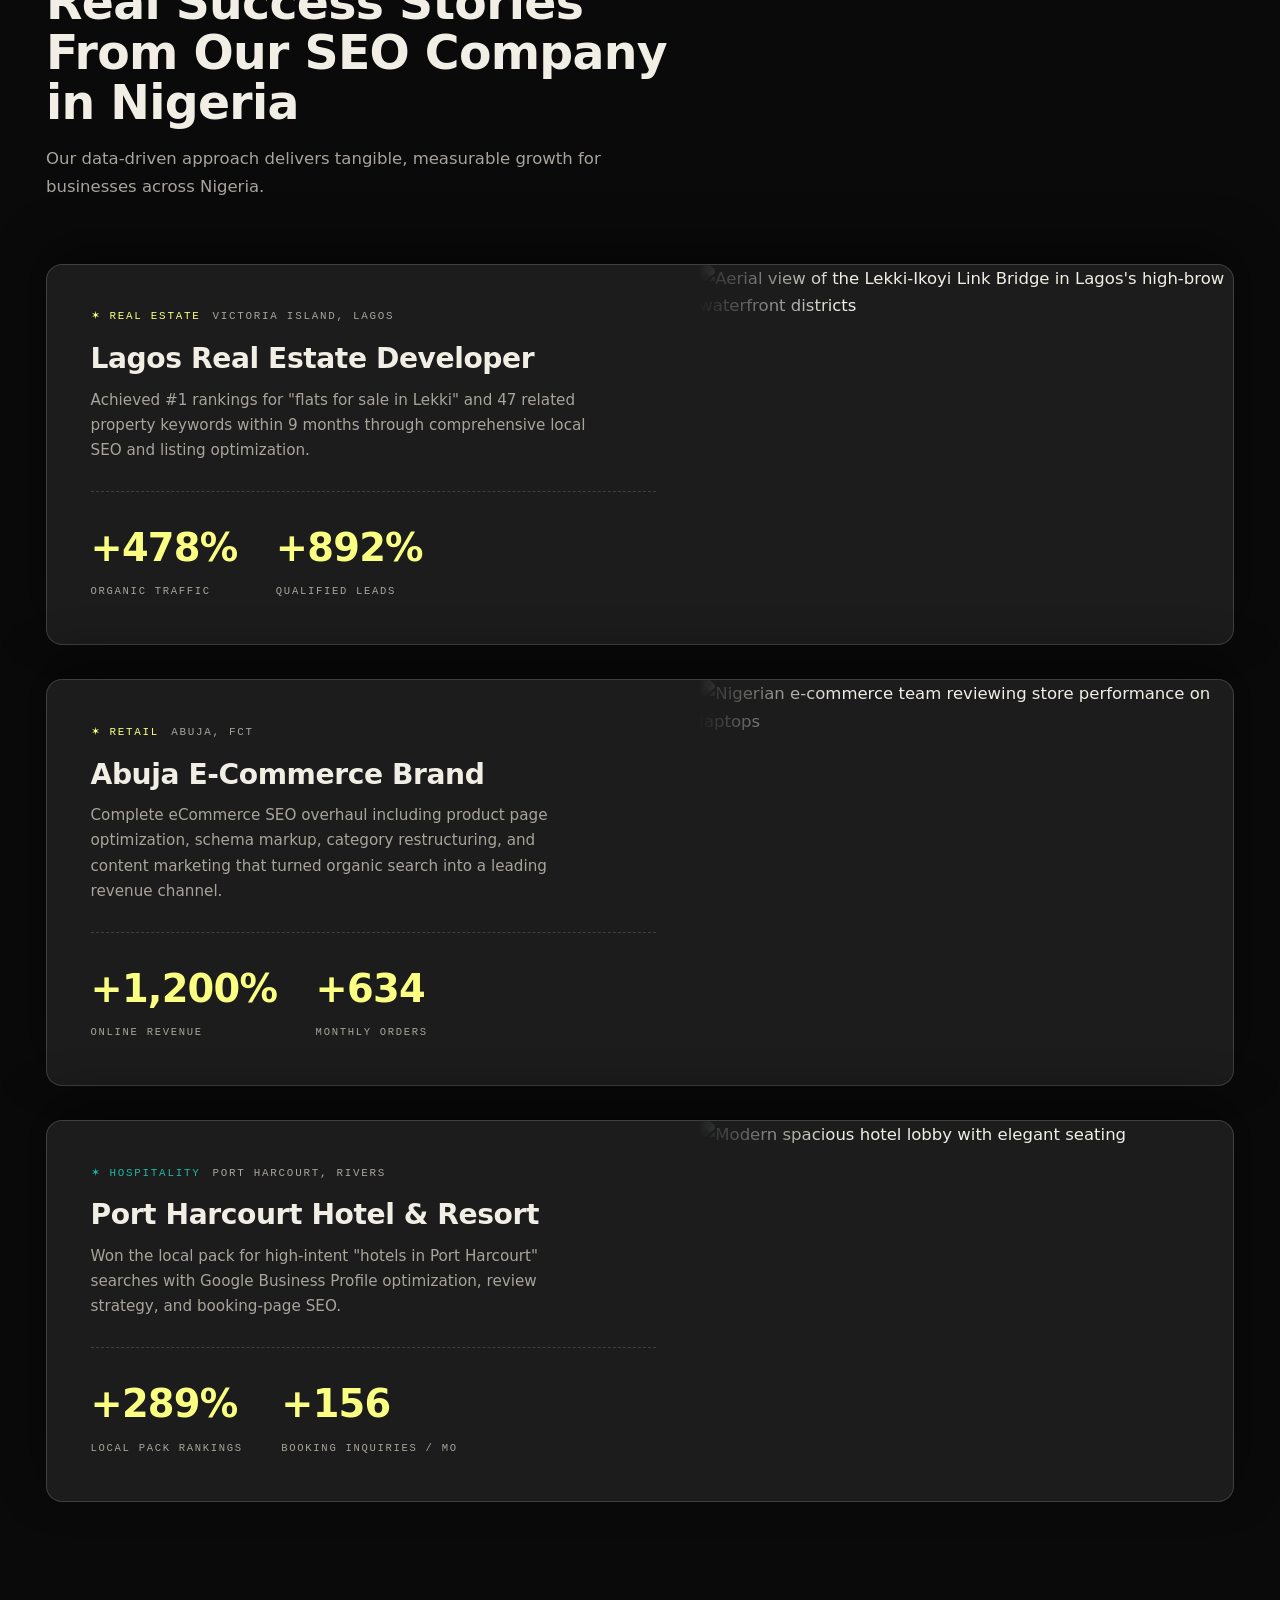
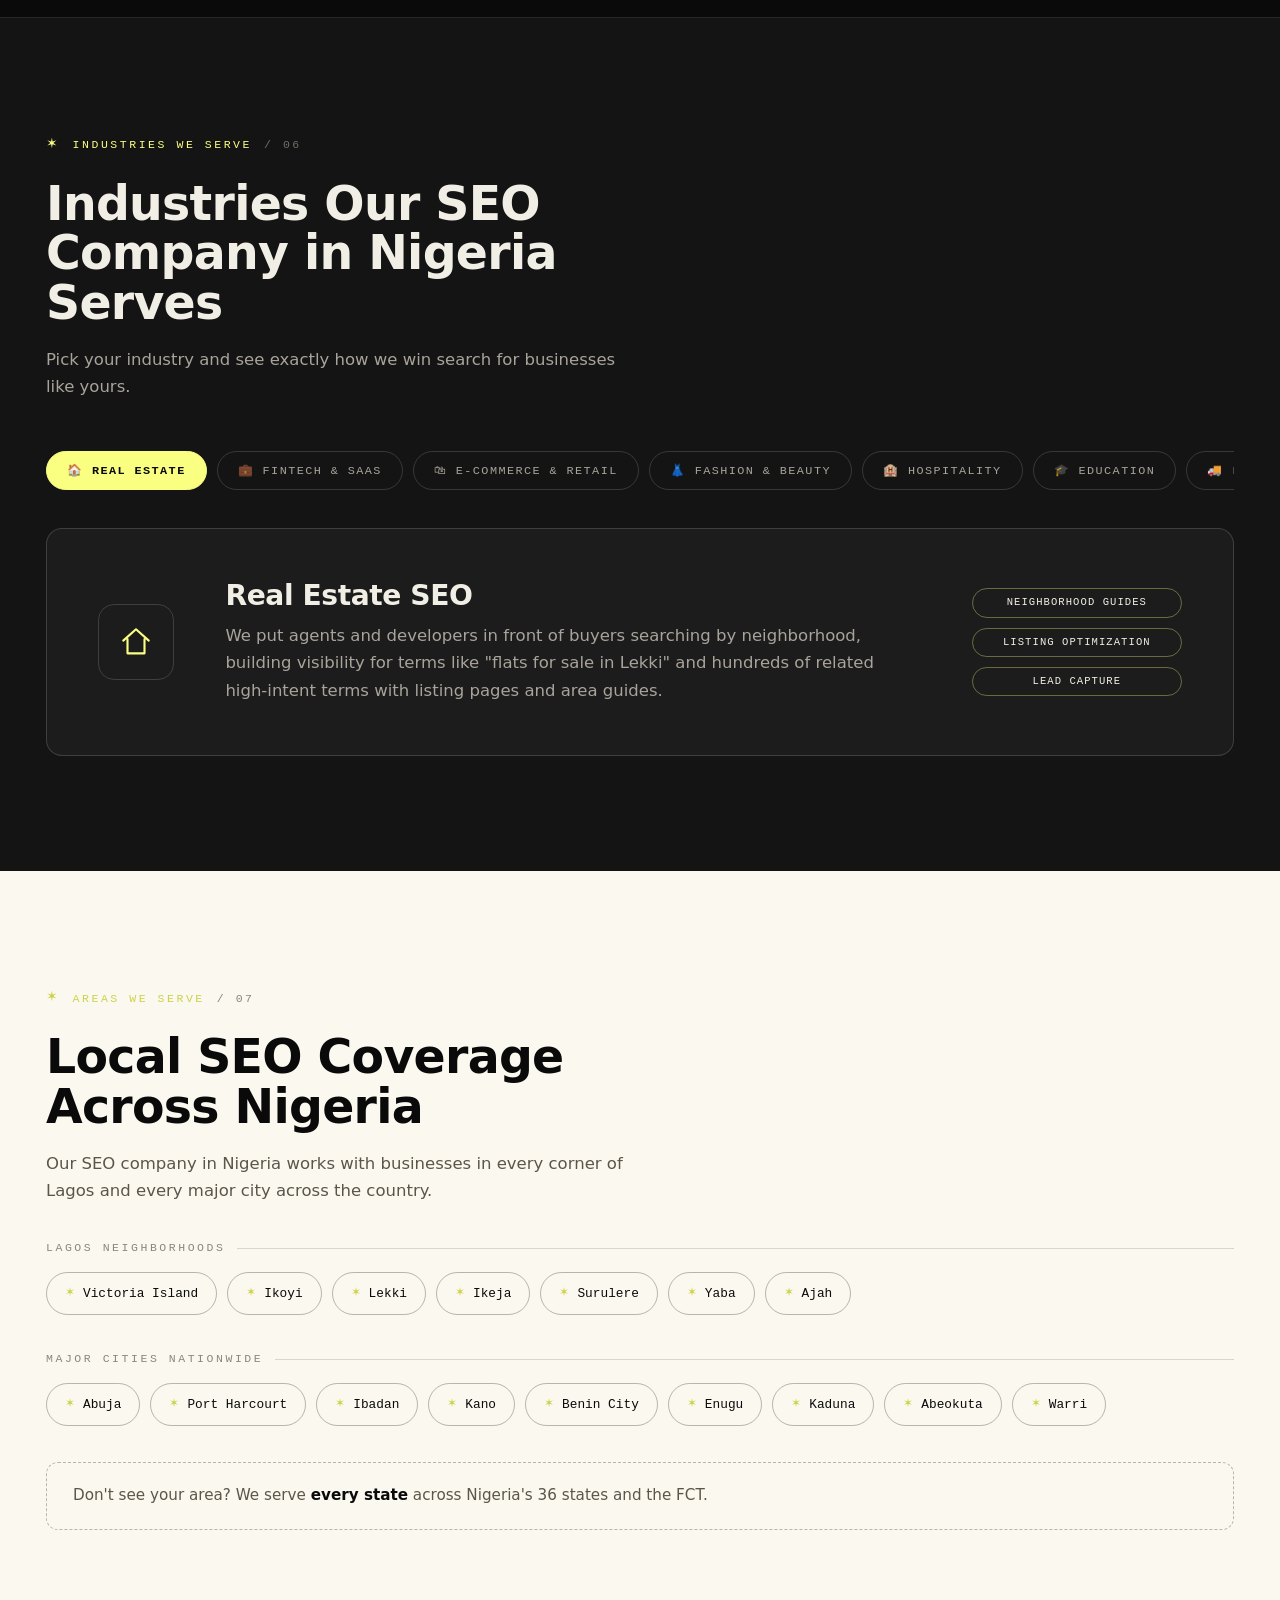
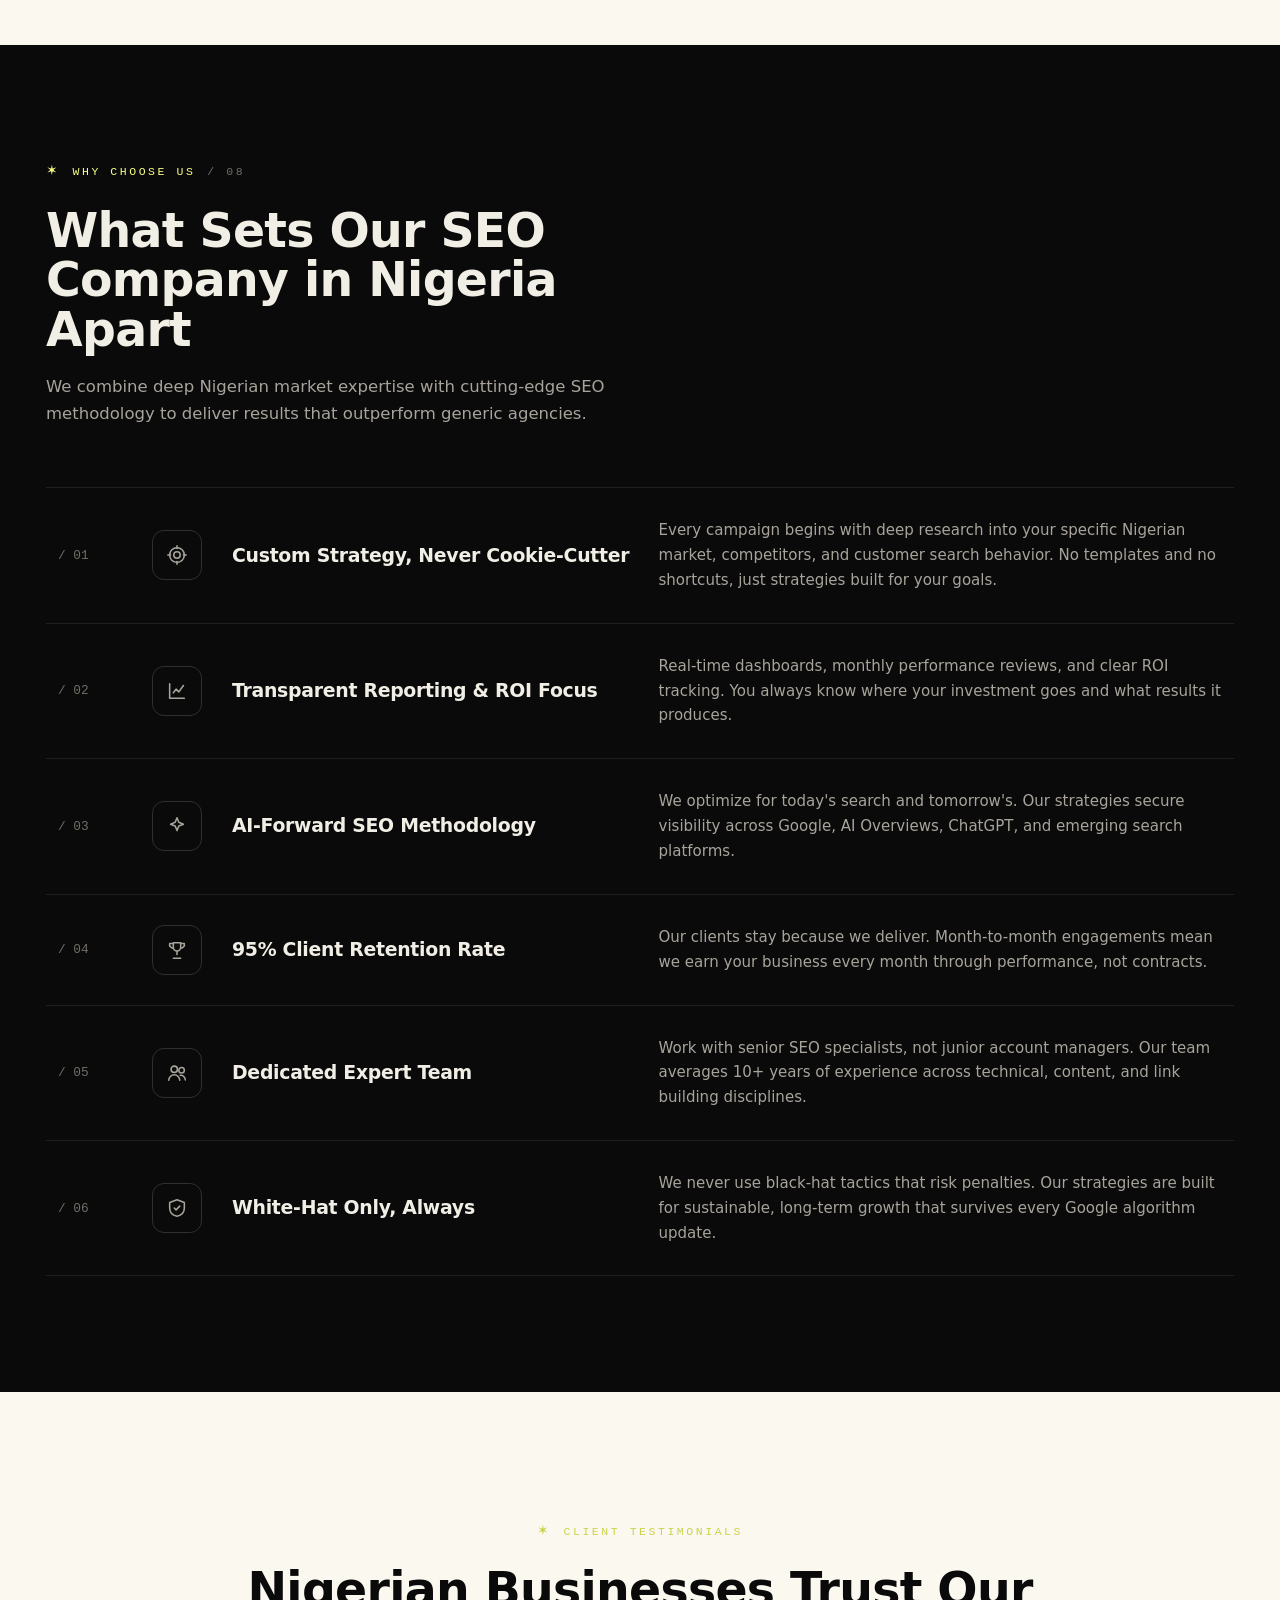
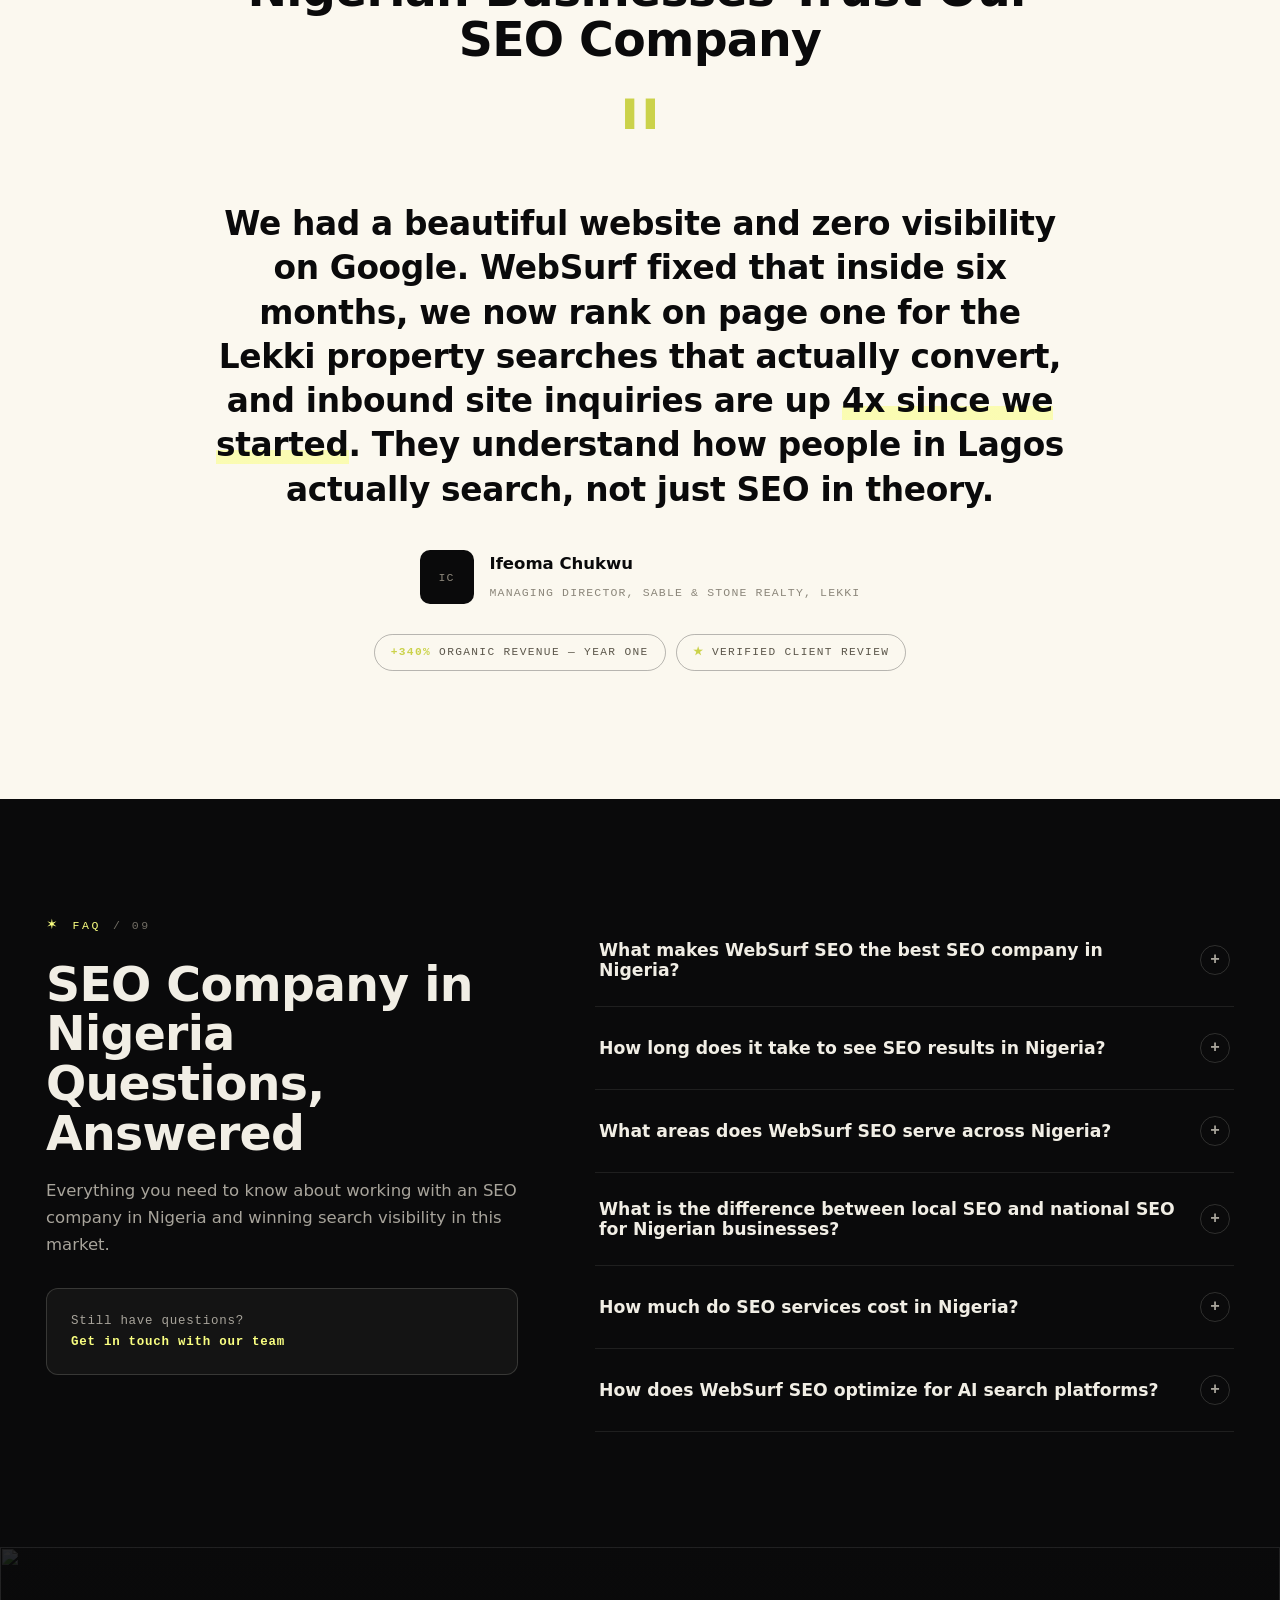
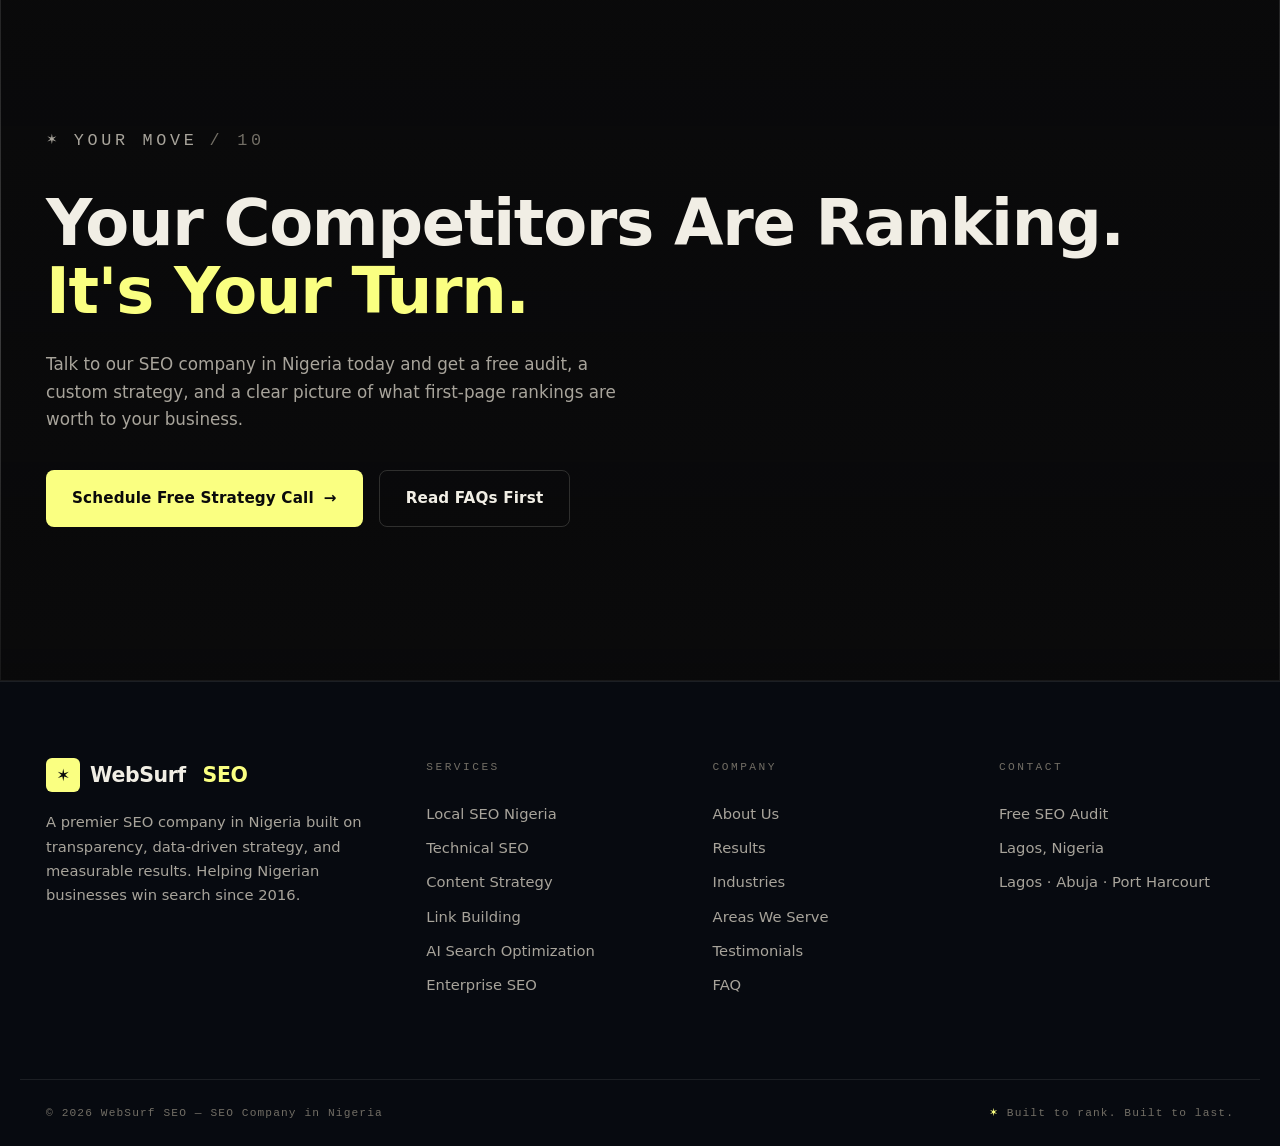
==== commit 6adeff36: "Add files via upload" ====
--- a/index.html
+++ b/index.html
@@ -21,39 +21,6 @@
 <meta name="twitter:card" content="summary_large_image" />
 <meta name="twitter:title" content="SEO Company in Nigeria - #1 SEO Agency in Nigeria" />
 <meta name="twitter:description" content="WebSurf SEO is a leading SEO company in Nigeria that helps businesses across Nigeria grow organic traffic, win local rankings, and turn search into revenue." />
-
-<script type="application/ld+json" class="rank-math-schema">
-{
-  "@context": "https://schema.org",
-  "@graph": [
-    {
-      "@type": ["Person", "Organization"],
-      "@id": "https://seocompanyinnigeria.netlify.app/#person",
-      "name": "WebSurf SEO"
-    },
-    {
-      "@type": "WebSite",
-      "@id": "https://seocompanyinnigeria.netlify.app/#website",
-      "url": "https://seocompanyinnigeria.netlify.app/",
-      "name": "WebSurf SEO",
-      "publisher": {
-        "@id": "https://seocompanyinnigeria.netlify.app/#person"
-      },
-      "inLanguage": "en-NG"
-    },
-    {
-      "@type": "WebPage",
-      "@id": "https://seocompanyinnigeria.netlify.app/#webpage",
-      "url": "https://seocompanyinnigeria.netlify.app/",
-      "name": "SEO Company in Nigeria - #1 SEO Agency in Nigeria",
-      "isPartOf": {
-        "@id": "https://seocompanyinnigeria.netlify.app/#website"
-      },
-      "inLanguage": "en-NG"
-    }
-  ]
-}
-</script>
 
 <script type="application/ld+json">
 {
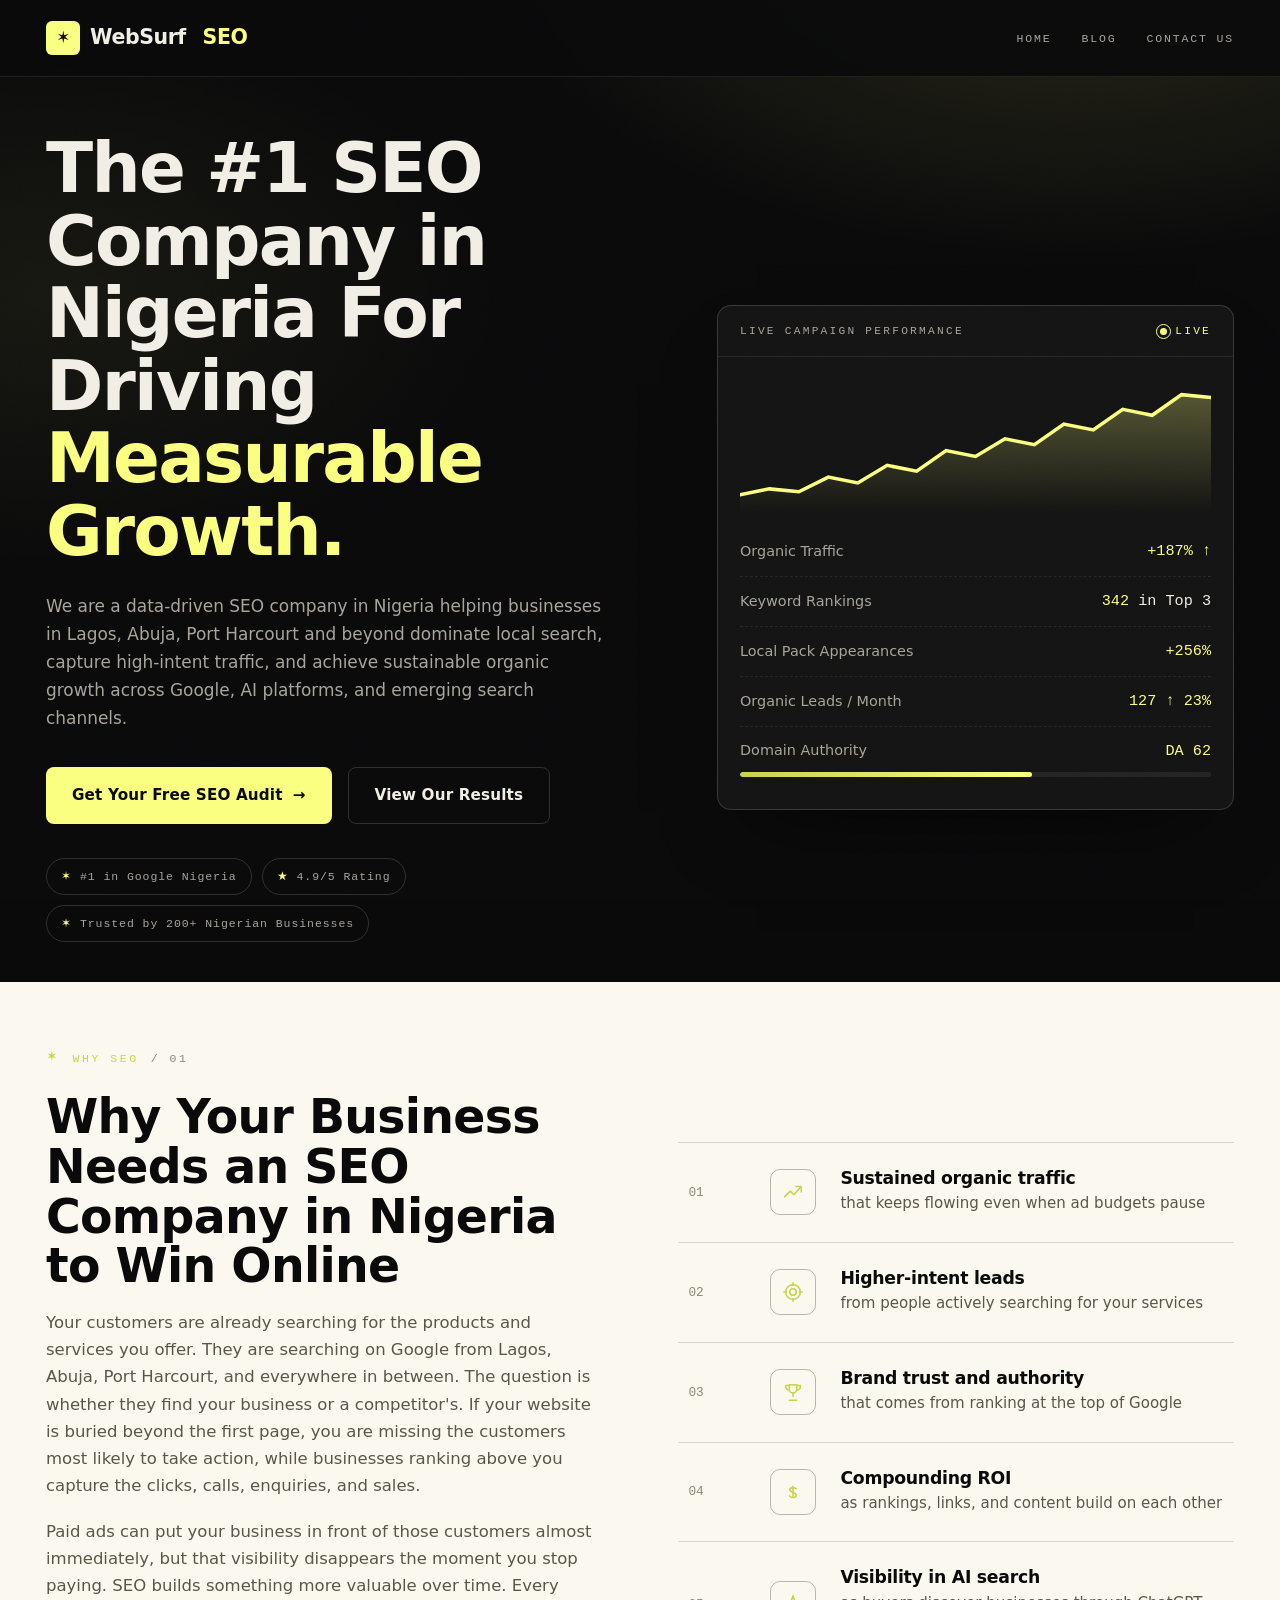
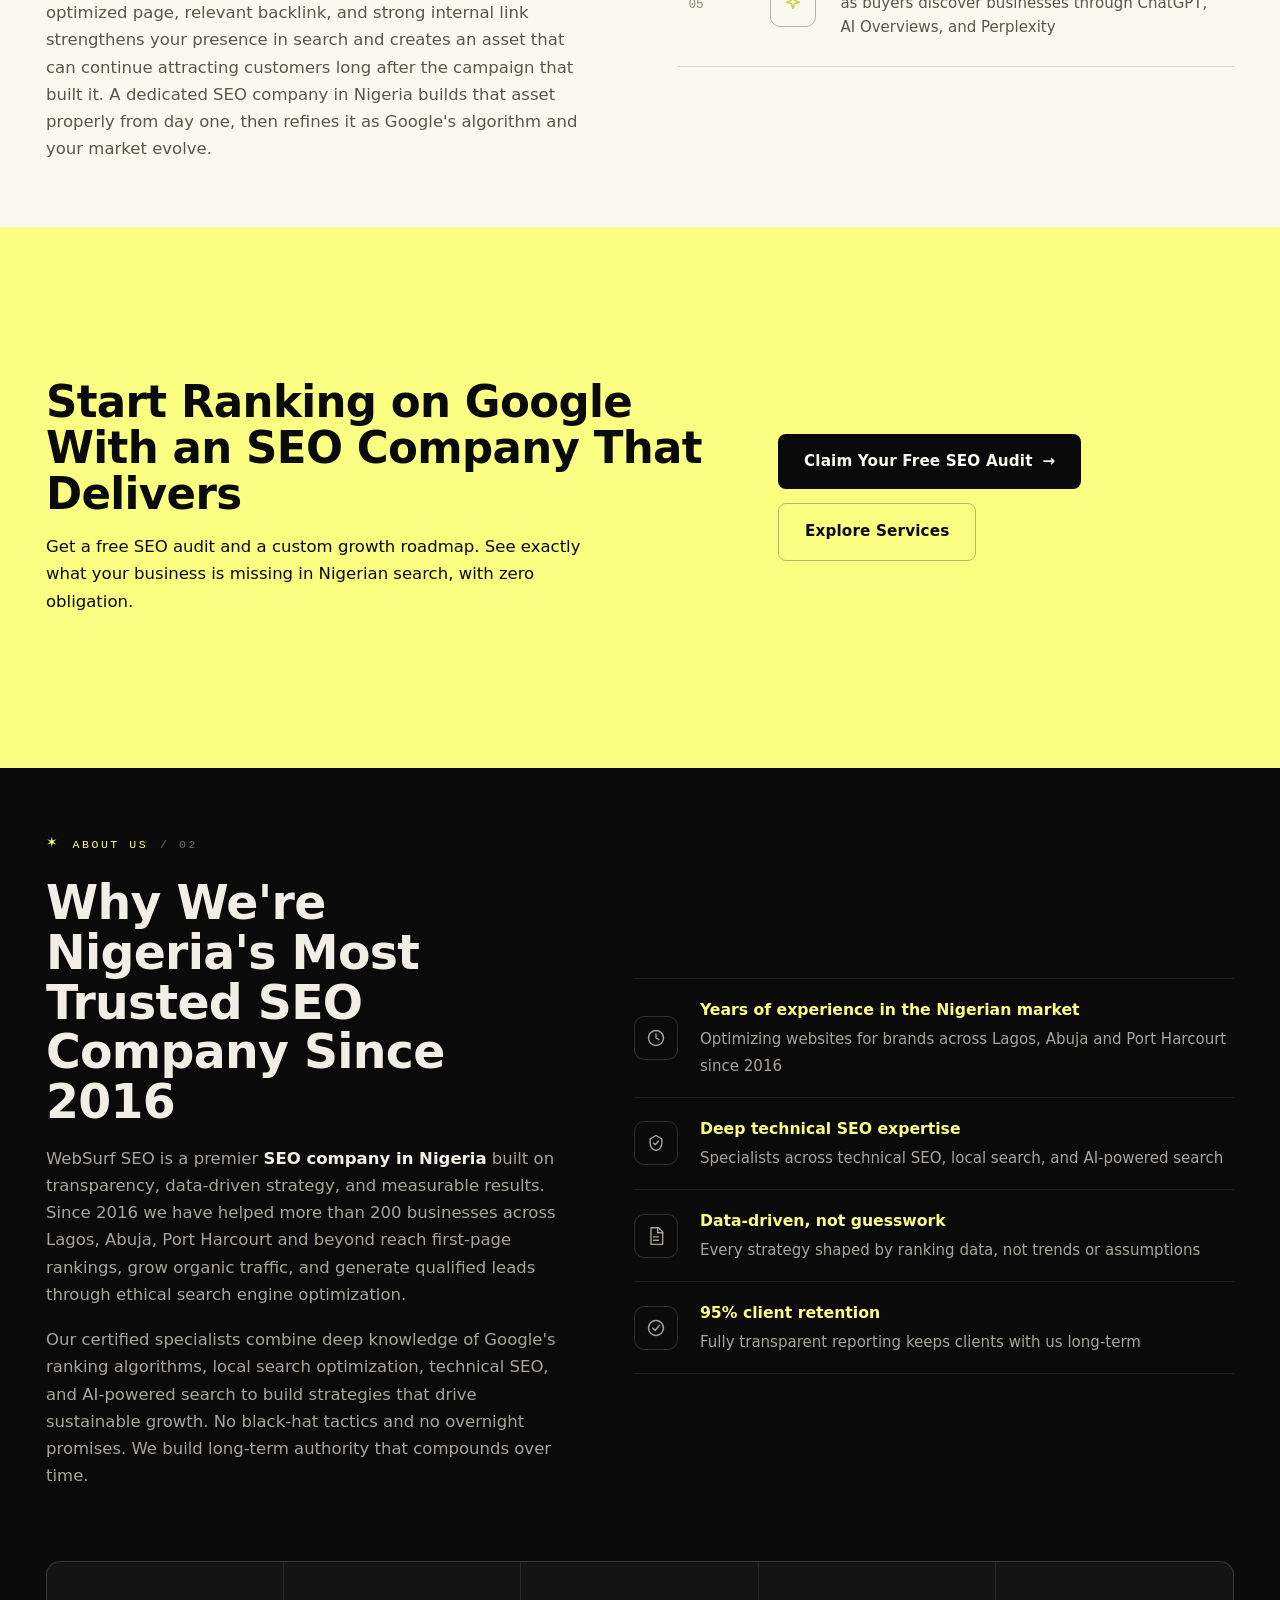
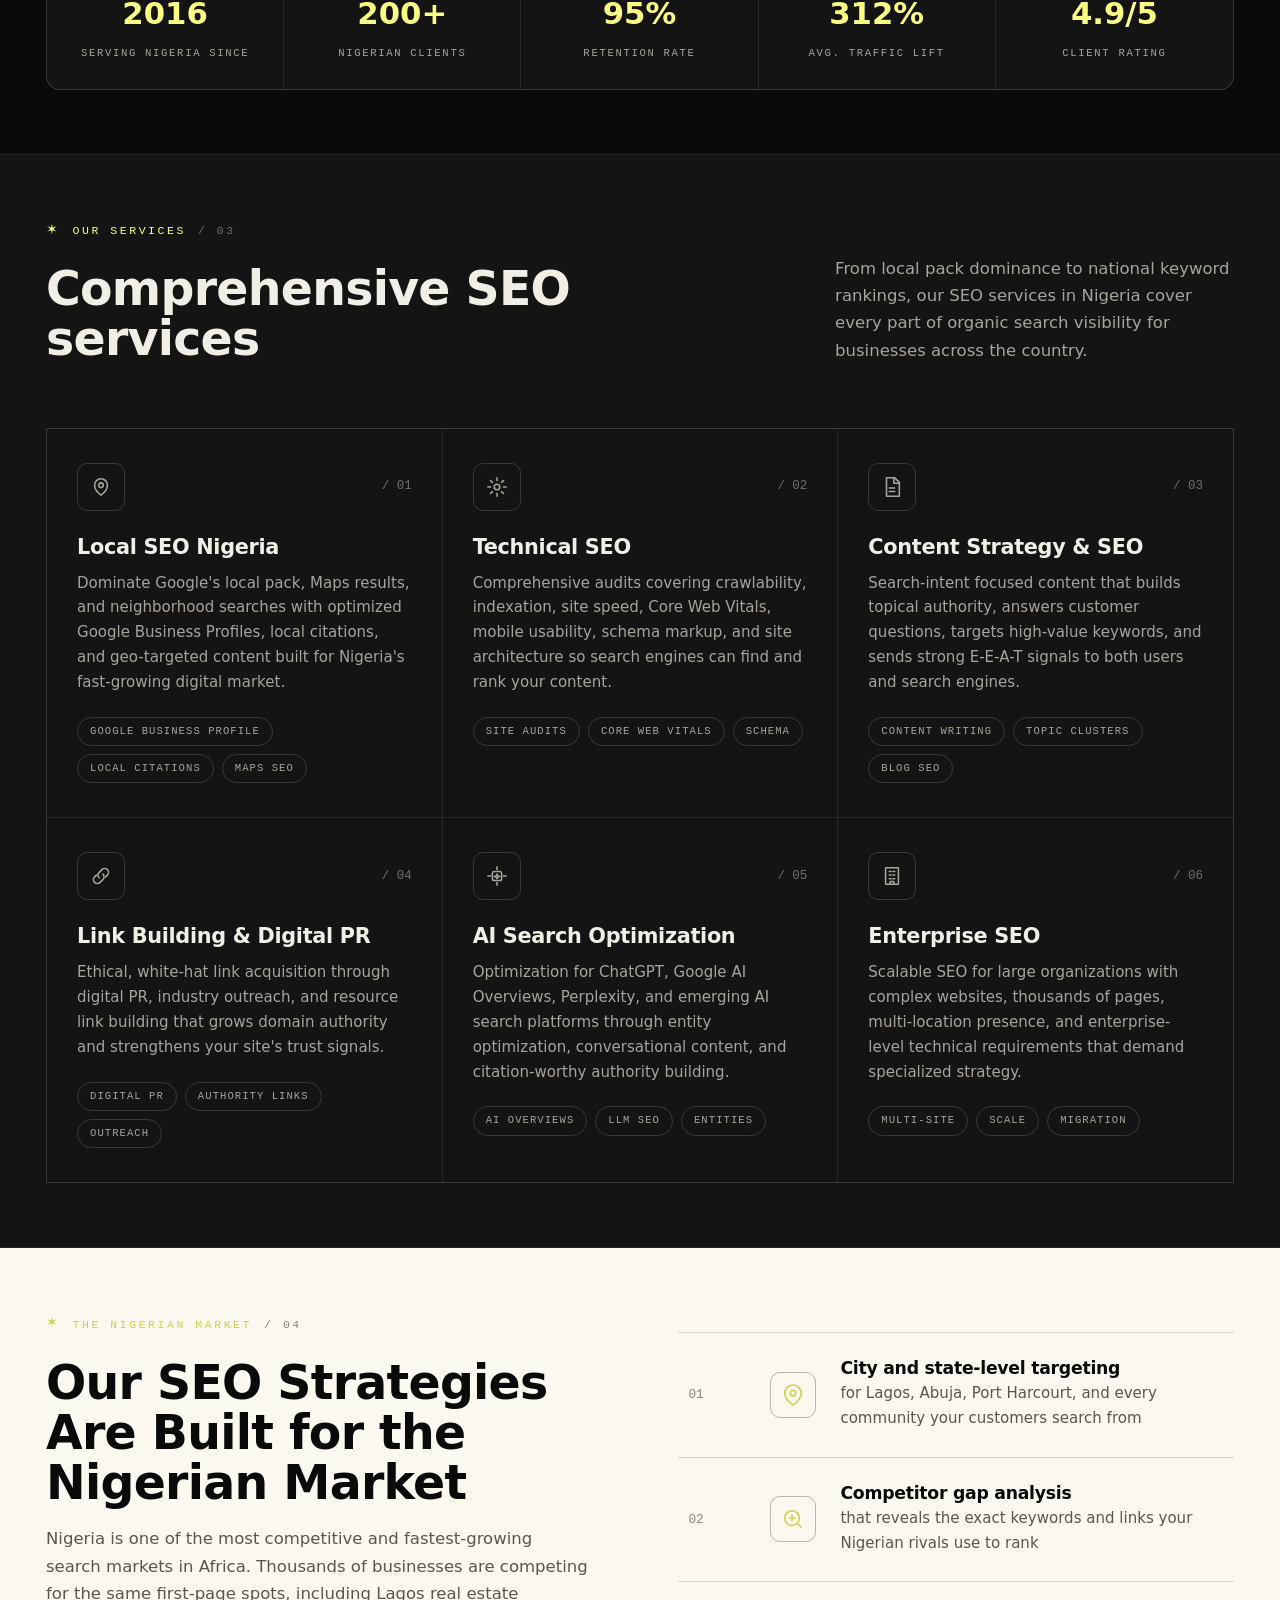
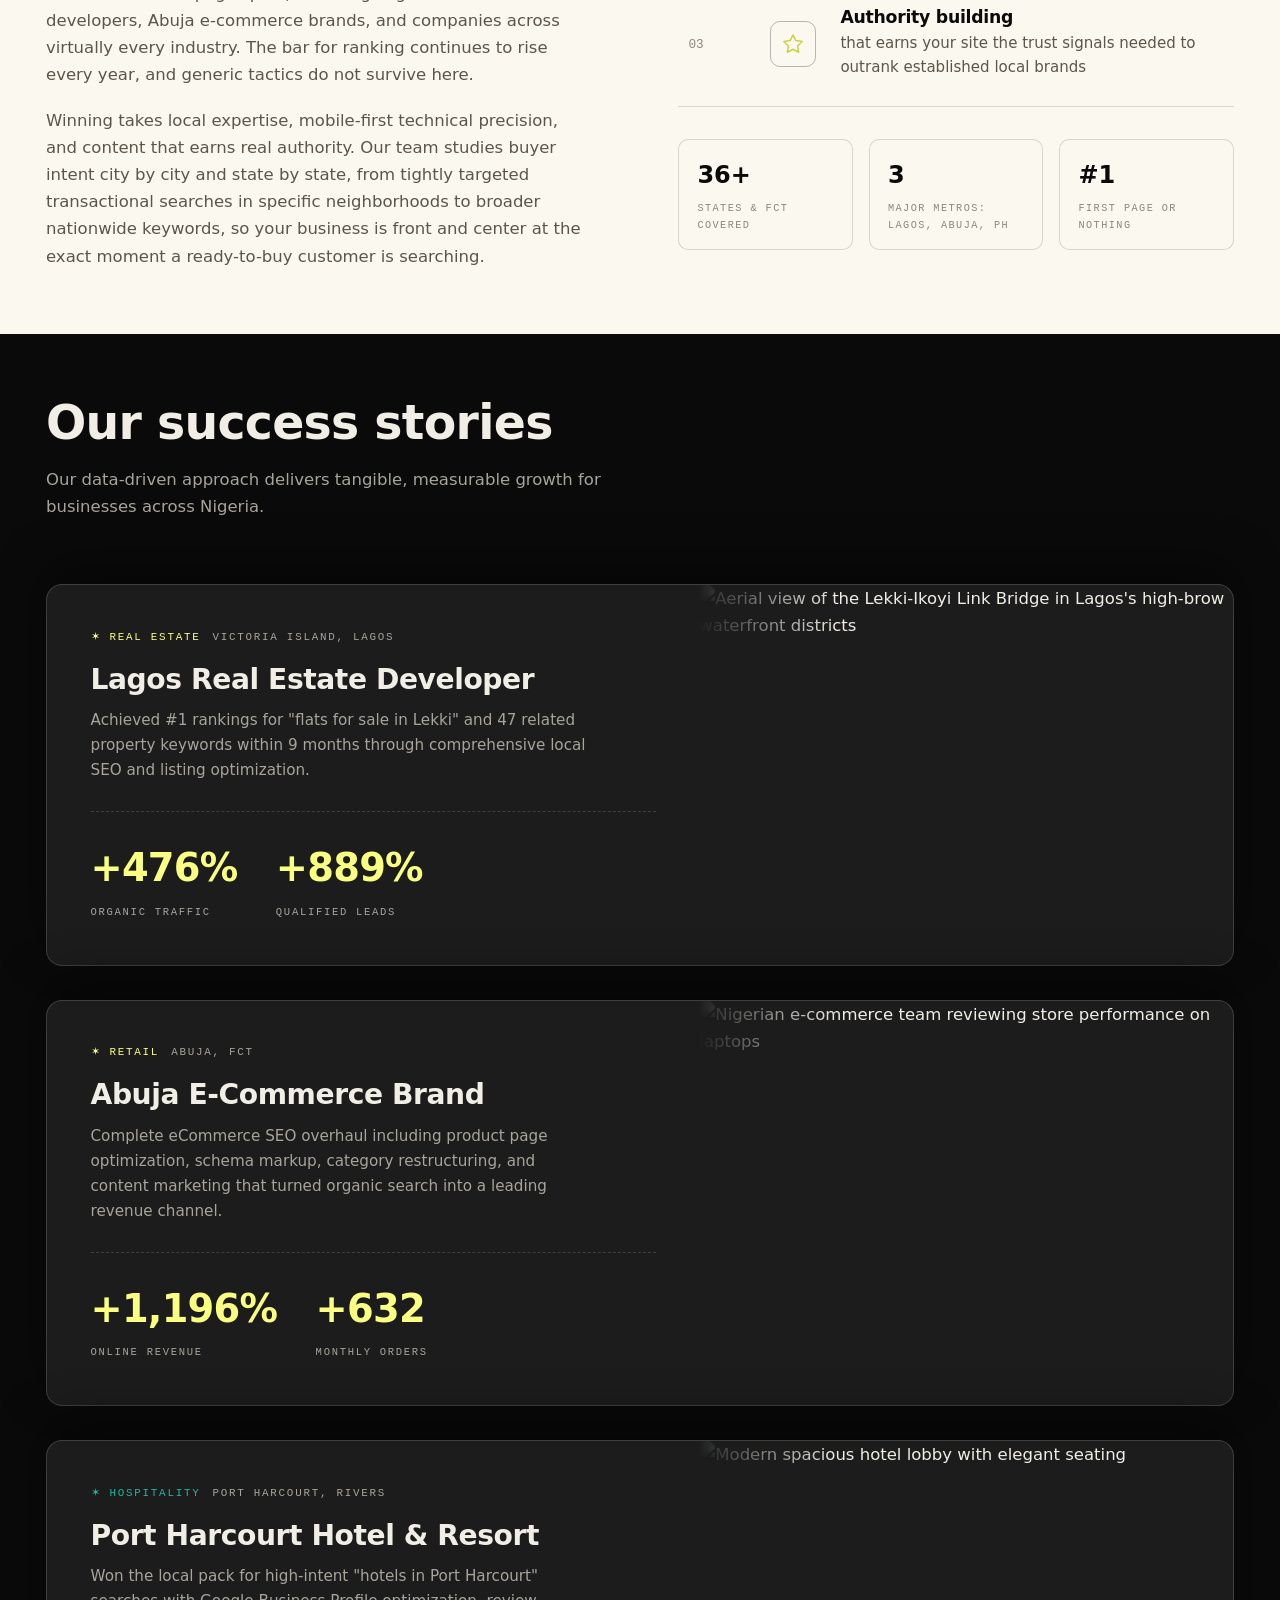
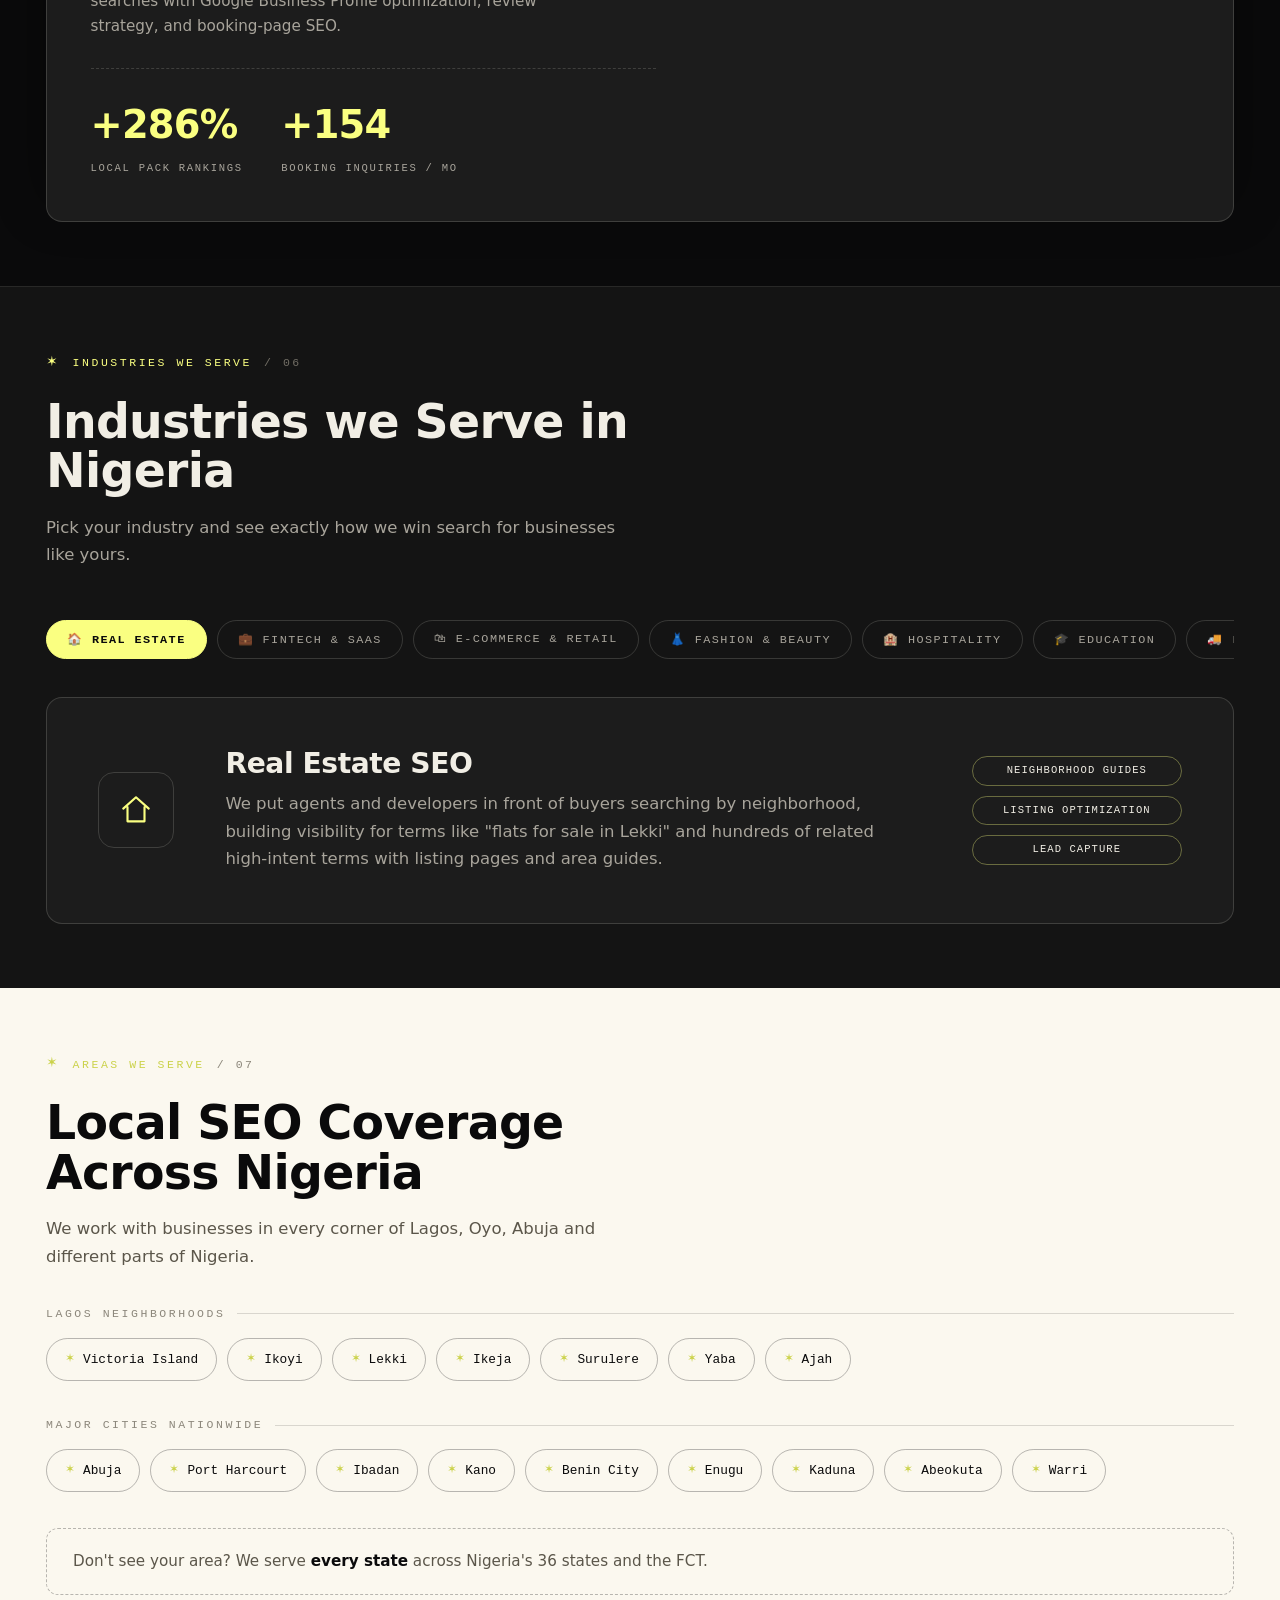
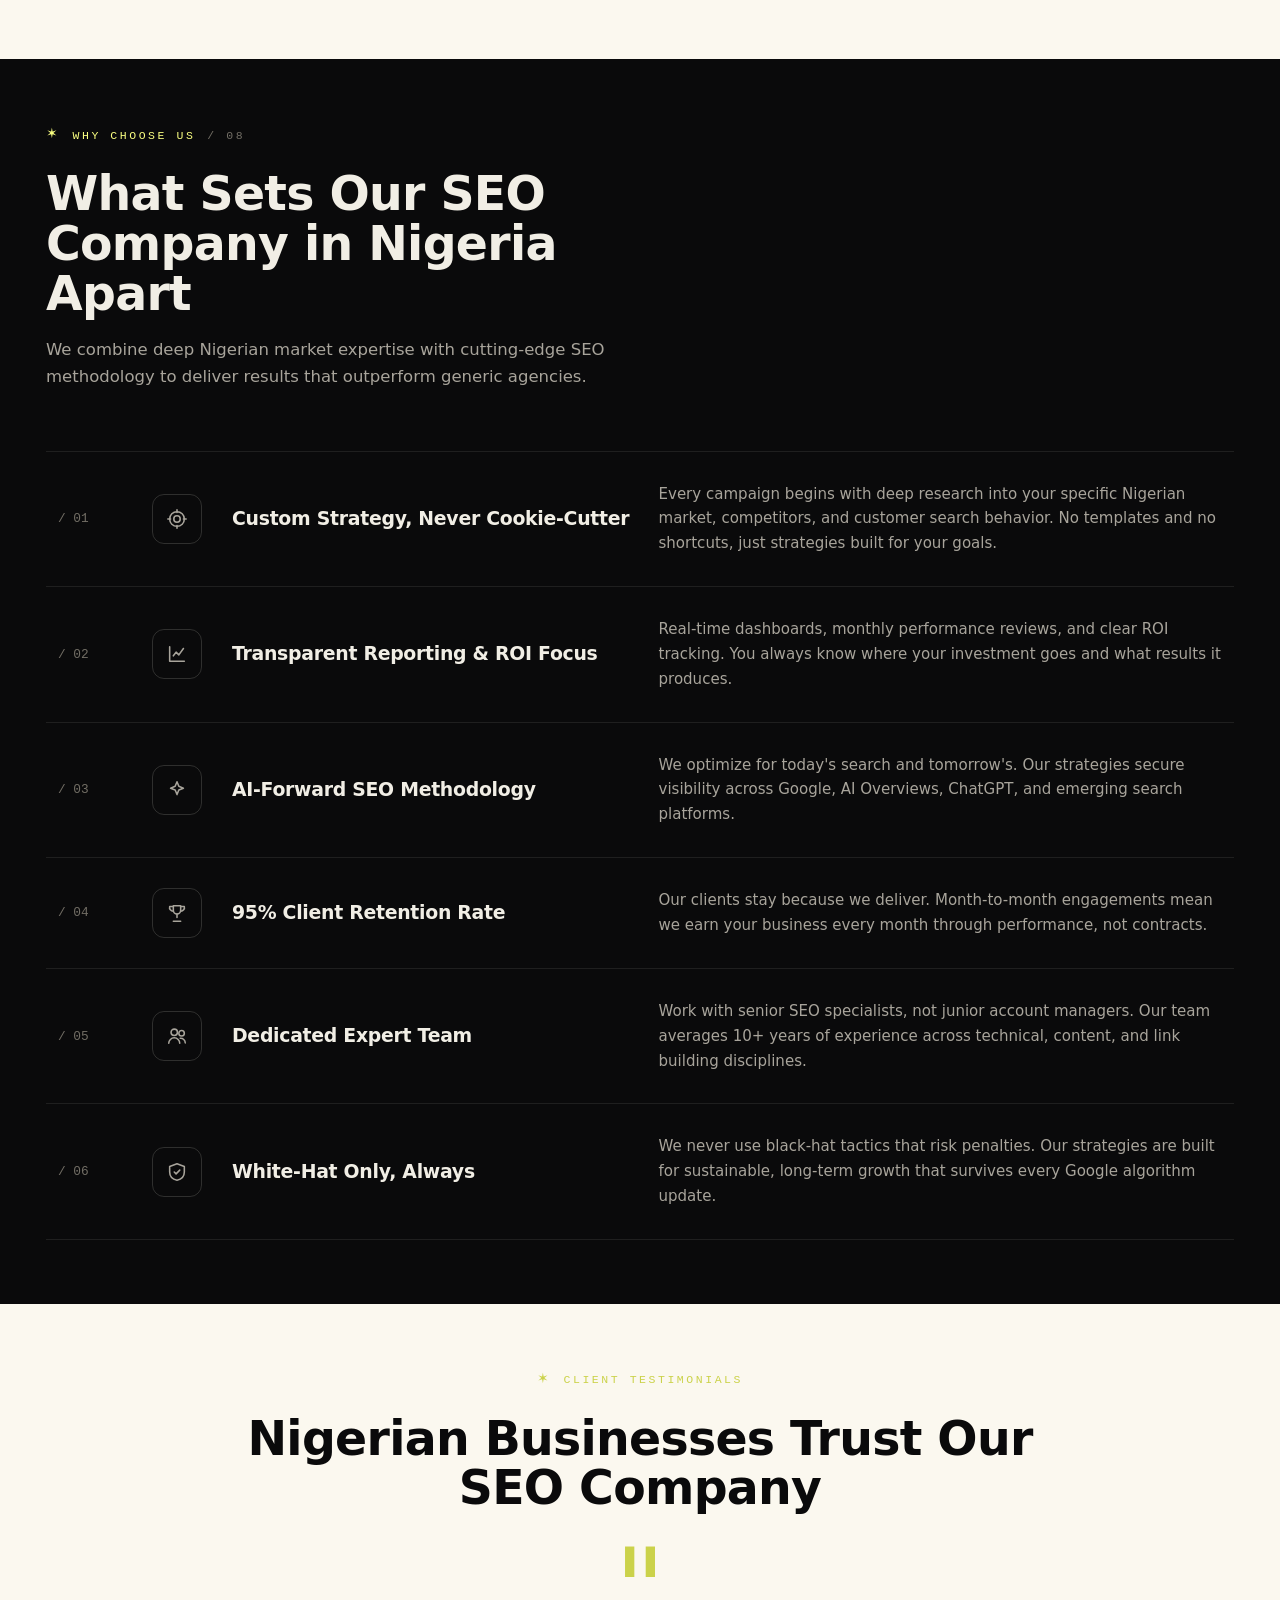
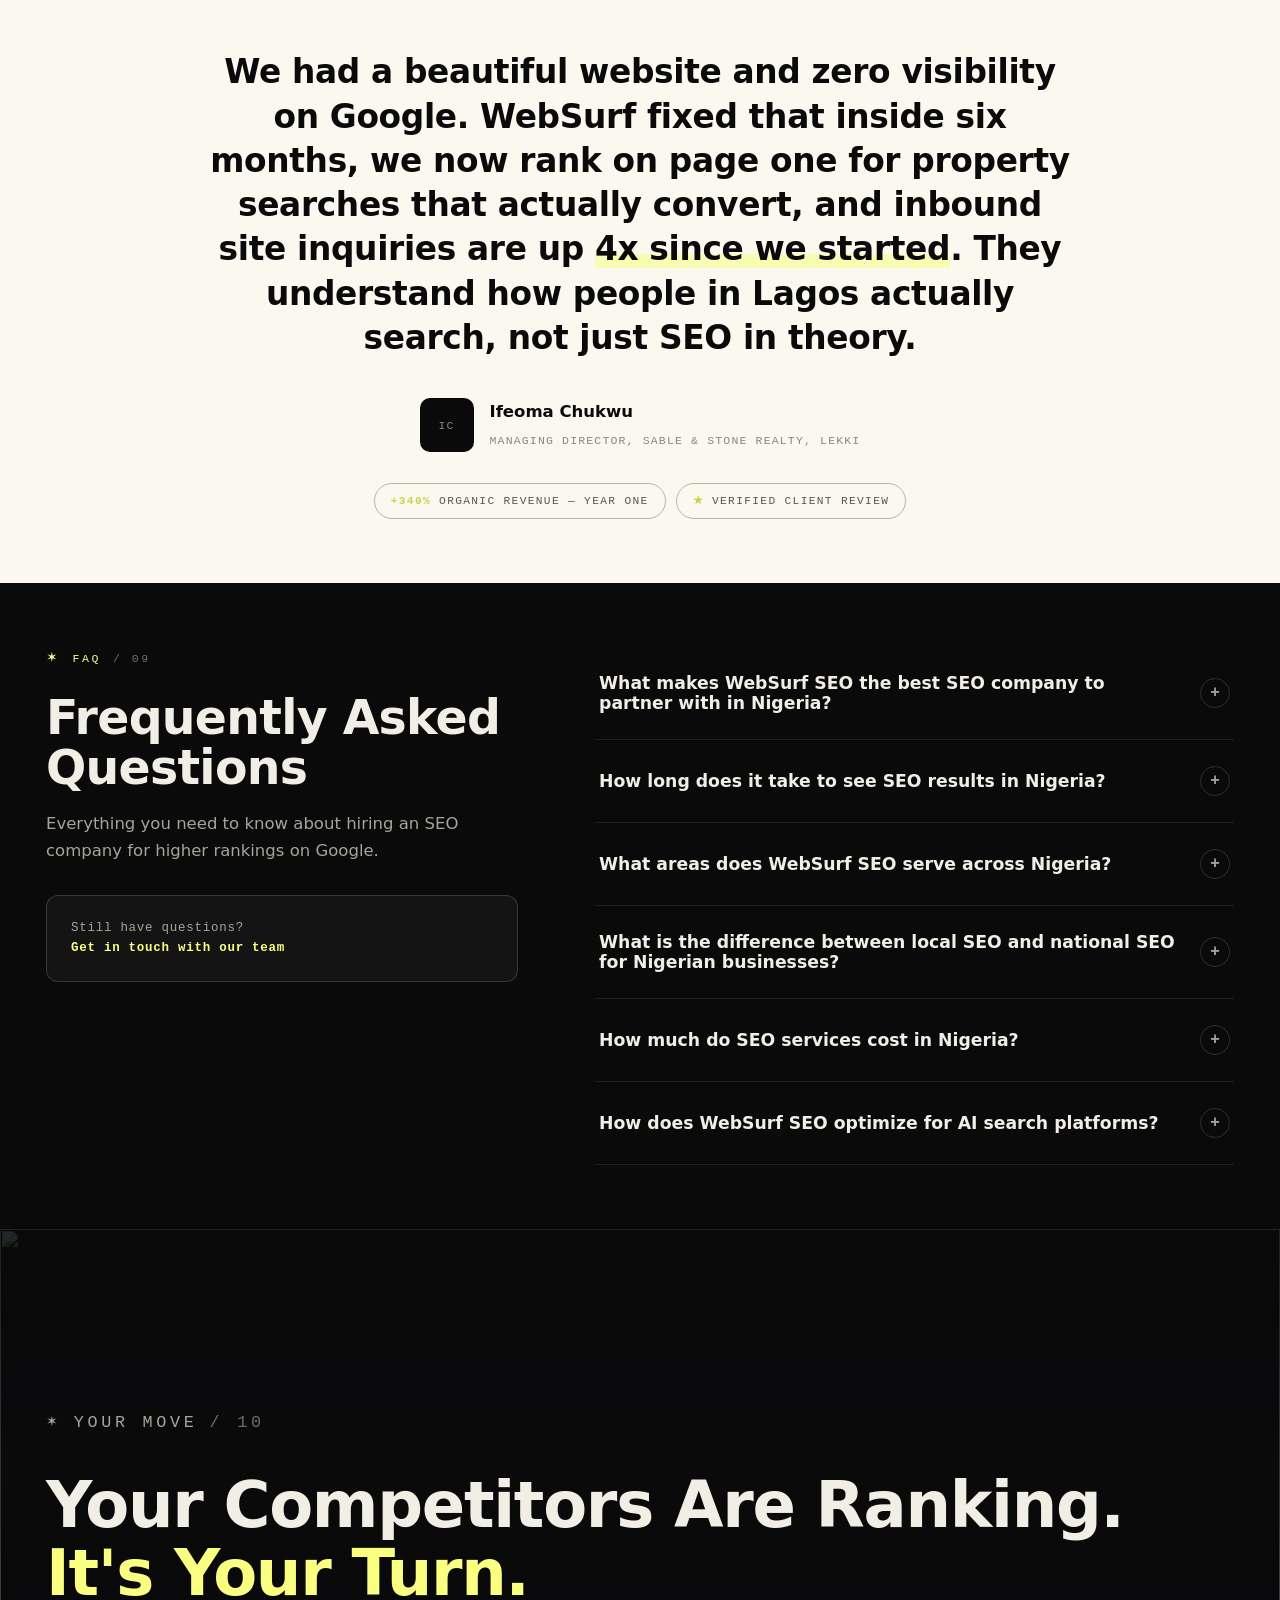
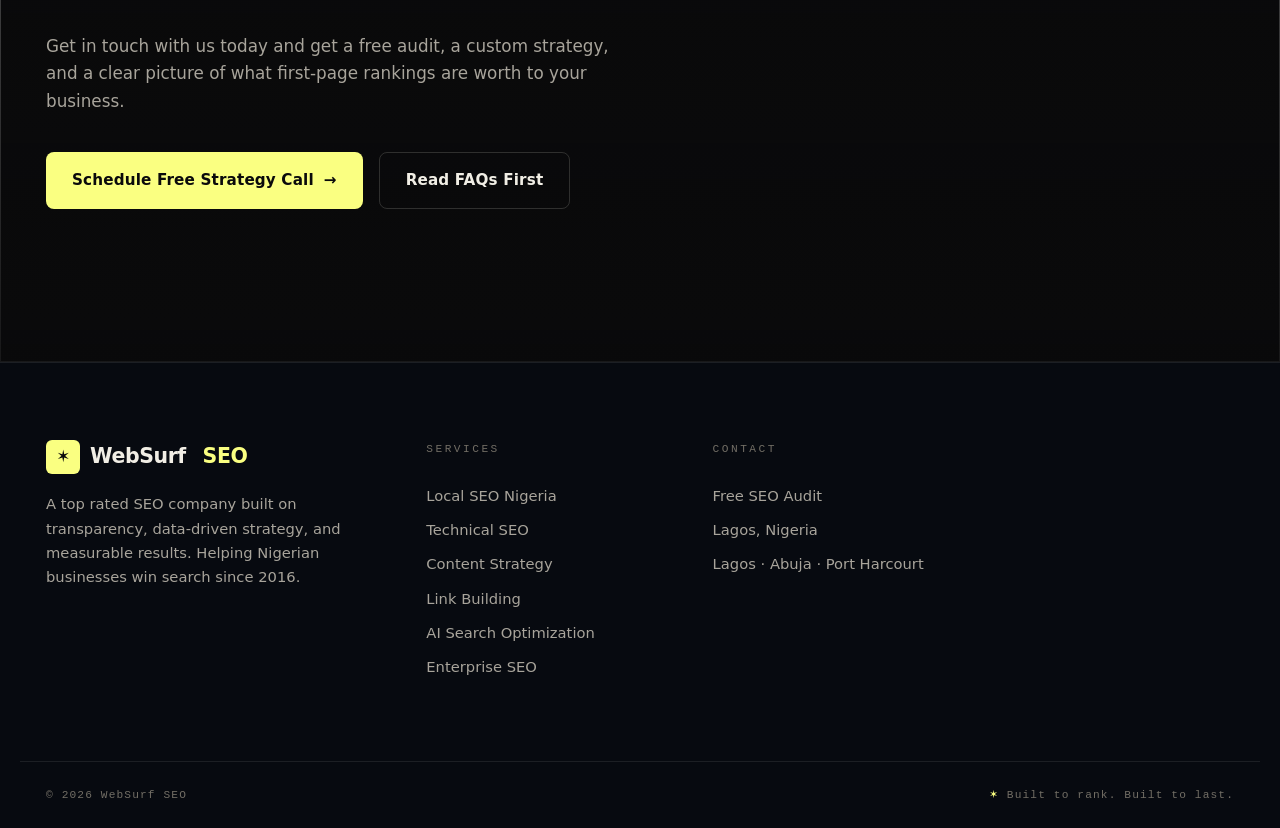
==== commit 0ac4732d: "Add files via upload" ====
--- a/index.html
+++ b/index.html
@@ -1,470 +1,492 @@
-<!DOCTYPE html>
-<html lang="en">
-<head>
-<meta charset="UTF-8">
-    <meta name="viewport" content="width=device-width, initial-scale=1.0">
-   <!-- Search Engine Optimization by Rank Math - https://rankmath.com/ -->
-<title>SEO Company in Nigeria - #1 SEO Agency in Nigeria</title>
-<meta name="description" content="WebSurf SEO is a leading SEO company in Nigeria that helps businesses across Nigeria grow organic traffic, win local rankings, and turn search into revenue.">
-<meta name="keywords" content="SEO company in Nigeria, SEO agency Lagos, SEO services Abuja, local SEO Nigeria, digital marketing Nigeria, SEO experts Nigeria, search engine optimization Nigeria">
-<meta name="robots" content="follow, index, max-snippet:-1, max-video-preview:-1, max-image-preview:large"/>
-
-<link rel="canonical" href="https://seocompanyinnigeria.netlify.app/" />
-
-<meta property="og:locale" content="en_NG" />
-<meta property="og:type" content="website" />
-<meta property="og:title" content="SEO Company in Nigeria - #1 SEO Agency in Nigeria" />
-<meta property="og:description" content="WebSurf SEO is a leading SEO company in Nigeria that helps businesses across Nigeria grow organic traffic, win local rankings, and turn search into revenue." />
-<meta property="og:url" content="https://seocompanyinnigeria.netlify.app/" />
-<meta property="og:site_name" content="WebSurf SEO" />
-
-<meta name="twitter:card" content="summary_large_image" />
-<meta name="twitter:title" content="SEO Company in Nigeria - #1 SEO Agency in Nigeria" />
-<meta name="twitter:description" content="WebSurf SEO is a leading SEO company in Nigeria that helps businesses across Nigeria grow organic traffic, win local rankings, and turn search into revenue." />
-
-<script type="application/ld+json">
-{
-  "@context": "https://schema.org",
-  "@type": "ProfessionalService",
-  "name": "WebSurf SEO",
-  "description": "WebSurf SEO is a leading SEO company in Nigeria that helps businesses across Nigeria grow organic traffic, win local rankings, and turn search into revenue.",
-  "url": "https://seocompanyinnigeria.netlify.app/",
-  "areaServed": {
-    "@type": "Country",
-    "name": "Nigeria"
-  },
-  "serviceType": [
-    "Search Engine Optimization",
-    "Local SEO",
-    "Technical SEO"
-  ],
-  "foundingDate": "2016"
-}
-</script>
-
-<!-- /Rank Math WordPress SEO plugin -->
-<link rel="icon" href="data:image/svg+xml,<svg xmlns='http://www.w3.org/2000/svg' viewBox='0 0 64 64'><rect width='64' height='64' fill='%230A0A0B'/><text x='32' y='44' font-size='36' text-anchor='middle' fill='%23FAFF81'>✶</text></svg>">
-<link rel="stylesheet" href="https://cdn.jsdelivr.net/npm/@fontsource-variable/archivo@latest/index.css">
-<link rel="stylesheet" href="https://cdn.jsdelivr.net/npm/@fontsource-variable/archivo@latest/wdth.css">
-<link rel="stylesheet" href="https://cdn.jsdelivr.net/npm/@fontsource-variable/instrument-sans@latest/index.css">
-<link rel="stylesheet" href="https://cdn.jsdelivr.net/npm/@fontsource-variable/ibm-plex-mono@latest/index.css">
+<!DOCTYPE html>
+<html lang="en">
+<head>
+<meta charset="UTF-8">
+<meta name="viewport" content="width=device-width, initial-scale=1.0">
+<!-- Search Engine Optimization by Rank Math - https://rankmath.com/ -->
+<title>SEO Company in Nigeria - #1 SEO Agency in Nigeria</title>
+<meta name="description" content="WebSurf SEO is a leading SEO company in Nigeria that helps businesses across Nigeria grow organic traffic, win local rankings, and turn search into revenue.">
+<meta name="keywords" content="SEO company in Nigeria, SEO agency Lagos, SEO services Abuja, local SEO Nigeria, digital marketing Nigeria, SEO experts Nigeria, search engine optimization Nigeria">
+<meta name="robots" content="follow, index, max-snippet:-1, max-video-preview:-1, max-image-preview:large"/>
+
+<link rel="canonical" href="https://seocompanyinnigeria.netlify.app/" />
+
+<meta property="og:locale" content="en_NG" />
+<meta property="og:type" content="website" />
+<meta property="og:title" content="SEO Company in Nigeria - #1 SEO Agency in Nigeria" />
+<meta property="og:description" content="WebSurf SEO is a leading SEO company in Nigeria that helps businesses across Nigeria grow organic traffic, win local rankings, and turn search into revenue." />
+<meta property="og:url" content="https://seocompanyinnigeria.netlify.app/" />
+<meta property="og:site_name" content="WebSurf SEO" />
+
+<meta name="twitter:card" content="summary_large_image" />
+<meta name="twitter:title" content="SEO Company in Nigeria - #1 SEO Agency in Nigeria" />
+<meta name="twitter:description" content="WebSurf SEO is a leading SEO company in Nigeria that helps businesses across Nigeria grow organic traffic, win local rankings, and turn search into revenue." />
+
+<script type="application/ld+json">
+{
+  "@context": "https://schema.org",
+  "@type": "ProfessionalService",
+  "name": "WebSurf SEO",
+  "description": "WebSurf SEO is a leading SEO company in Nigeria that helps businesses across Nigeria grow organic traffic, win local rankings, and turn search into revenue.",
+  "url": "https://seocompanyinnigeria.netlify.app/",
+  "areaServed": [
+    { "@type": "Country", "name": "Nigeria" },
+    { "@type": "City", "name": "Lagos" },
+    { "@type": "City", "name": "Abuja" },
+    { "@type": "City", "name": "Port Harcourt" }
+  ],
+  "serviceType": [
+    "Search Engine Optimization",
+    "Local SEO",
+    "Technical SEO"
+  ],
+  "foundingDate": "2016"
+}
+</script>
+
+<style>
+  @media (max-width: 900px) {
+    #dashCard { display: none !important; }
+    .nav-cta { margin-left: auto; }
+
+    .why-grid,
+    .about-grid,
+    .faq-grid {
+      grid-template-columns: 1fr !important;
+      gap: 2rem !important;
+    }
+  }
+
+  @media (max-width: 520px) {
+    .mkt-facts {
+      gap: 0.5rem !important;
+    }
+
+    .mkt-facts .num {
+      font-size: 1.1rem;
+    }
+
+    .mkt-facts .cap {
+      font-size: 0.72rem;
+      line-height: 1.25;
+    }
+  }
+
+  /* Reduce excessive spacing before section content */
+  .sec-pad,
+  .testi,
+  .band {
+    padding-top: clamp(2.5rem, 5vw, 4rem) !important;
+    padding-bottom: clamp(2.5rem, 5vw, 4rem) !important;
+  }
+
+  .hero {
+    padding-bottom: 0 !important;
+  }
+</style>
+
+<!-- /Rank Math WordPress SEO plugin -->
+<link rel="icon" href="data:image/svg+xml,<svg xmlns='http://www.w3.org/2000/svg' viewBox='0 0 64 64'><rect width='64' height='64' fill='%230A0A0B'/><text x='32' y='44' font-size='36' text-anchor='middle' fill='%23FAFF81'>✶</text></svg>">
+<link rel="stylesheet" href="https://cdn.jsdelivr.net/npm/@fontsource-variable/archivo@latest/index.css">
+<link rel="stylesheet" href="https://cdn.jsdelivr.net/npm/@fontsource-variable/archivo@latest/wdth.css">
+<link rel="stylesheet" href="https://cdn.jsdelivr.net/npm/@fontsource-variable/instrument-sans@latest/index.css">
+<link rel="stylesheet" href="https://cdn.jsdelivr.net/npm/@fontsource-variable/ibm-plex-mono@latest/index.css">
 <link rel="stylesheet" href="style.css">
-</head>
-<body>
-
-<div class="noise" aria-hidden="true"></div>
-<div class="progress" aria-hidden="true"><span id="progressBar"></span></div>
-
-<!-- ============ HEADER ============ -->
-<header id="header">
-  <div class="container nav">
-    <a href="#top" class="logo"><span class="mark">✶</span>WebSurf&nbsp;<em>SEO</em></a>
-    <nav class="nav-links" aria-label="Primary">
-      <a href="#why">Why SEO</a>
-      <a href="#services">Services</a>
-      <a href="#results">Results</a>
-      <a href="#industries">Industries</a>
-      <a href="#about">About</a>
-      <a href="#faq">FAQ</a>
-	  <a href="https://seocompanyinnigeria.netlify.app/blog/">Blog</a>
-    </nav>
-    <div class="nav-cta">
-      
-     
-      <button class="burger" id="burger" aria-label="Menu"><span></span><span></span><span></span></button>
-    </div>
-  </div>
-</header>
-<div class="m-menu" id="mMenu">
-  <a href="#why">Why SEO</a><a href="#services">Services</a><a href="#results">Results</a>
-  <a href="#industries">Industries</a><a href="#about">About</a><a href="#faq">FAQ</a>
-  <a href="https://seocompanyinnigeria.netlify.app/blog/">Blog</a>
-</div>
-
-<!-- ============ HERO ============ -->
-<section class="hero" id="top">
-  <div class="container">
-    <div class="hero-grid">
-      <div>
-        <h1 class="hero-title">
-          <span class="lm"><span class="lm-in" style="--d:.1s">The #1 SEO Company</span></span>
-          <span class="lm"><span class="lm-in" style="--d:.22s">in Nigeria For Driving</span></span>
-          <span class="lm"><span class="lm-in acid-line" style="--d:.34s"><span id="heroScramble" data-text="Measurable Growth.">Measurable Growth.</span></span></span>
-        </h1>
-        <p class="hero-sub rv" style="--d:.5s">We are a data-driven SEO company in Nigeria helping businesses in Lagos, Abuja, Port Harcourt and beyond dominate local search, capture high-intent traffic, and achieve sustainable organic growth across Google, AI platforms, and emerging search channels.</p>
-        <div class="hero-btns rv" style="--d:.62s">
-          <a class="btn btn-acid" href="#contact">Get Your Free SEO Audit <span class="arr">→</span></a>
-          <a class="btn btn-ghost" href="#results">View Our Results</a>
-        </div>
-        <div class="hero-badges rv" style="--d:.74s">
-          <span class="hbadge"><b>✶</b> #1 in Google Nigeria</span>
-          <span class="hbadge"><b>★</b> 4.9/5 Rating</span>
-          <span class="hbadge"><b>✶</b> Trusted by 200+ Nigerian Businesses</span>
-        </div>
-      </div>
-
-      <div class="dash rv" id="dashCard" style="--d:.4s">
-        <div class="dash-head"><span>Live Campaign Performance</span><span class="live-dot"><i></i>LIVE</span></div>
-        <div class="dash-chart" aria-hidden="true">
-          <svg viewBox="0 0 320 92">
-            <defs>
-              <linearGradient id="areaGrad" x1="0" y1="0" x2="0" y2="1">
-                <stop offset="0" stop-color="#FAFF81" stop-opacity=".28"/>
-                <stop offset="1" stop-color="#FAFF81" stop-opacity="0"/>
-              </linearGradient>
-            </defs>
-            <path class="chart-area" d="M0,80 L20,76 L40,78 L60,68 L80,72 L100,60 L120,64 L140,50 L160,54 L180,42 L200,46 L220,32 L240,36 L260,22 L280,26 L300,12 L320,14 L320,92 L0,92 Z"/>
-            <path class="chart-line" pathLength="1" d="M0,80 L20,76 L40,78 L60,68 L80,72 L100,60 L120,64 L140,50 L160,54 L180,42 L200,46 L220,32 L240,36 L260,22 L280,26 L300,12 L320,14"/>
-          </svg>
-        </div>
-        <div class="dash-rows">
-          <div class="drow"><span class="lbl">Organic Traffic</span><span class="val"><b id="lvTraffic">+187%</b> <span class="up">↑</span></span></div>
-          <div class="drow"><span class="lbl">Keyword Rankings</span><span class="val"><b id="lvKeys">342</b> in Top 3</span></div>
-          <div class="drow"><span class="lbl">Local Pack Appearances</span><span class="val"><b id="lvPack">+256%</b></span></div>
-          <div class="drow"><span class="lbl">Organic Leads / Month</span><span class="val"><b id="lvLeads">127</b> <span class="up">↑ 23%</span></span></div>
-          <div class="drow" style="display:block"><div style="display:flex;justify-content:space-between"><span class="lbl">Domain Authority</span><span class="val"><b>DA 62</b></span></div><div class="da-bar"><span></span></div></div>
-        </div>
-      </div>
-    </div>
-
-  </div>
-</section>
-
-<!-- ============ TICKER ============ -->
-<div class="ticker" aria-label="Partners and certifications">
-  <div class="ticker-track">
-    <div class="ticker-set">
-      <span>Google Partner <i>✶</i></span><span>CAC Registered <i>✶</i></span><span>NITDA Registered <i>✶</i></span><span>Semrush Agency <i>✶</i></span><span>Moz Partner <i>✶</i></span><span>HubSpot Certified <i>✶</i></span>
-    </div>
-    <div class="ticker-set" aria-hidden="true">
-      <span>Google Partner <i>✶</i></span><span>CAC Registered <i>✶</i></span><span>NITDA Registered <i>✶</i></span><span>Semrush Agency <i>✶</i></span><span>Moz Partner <i>✶</i></span><span>HubSpot Certified <i>✶</i></span>
-    </div>
-  </div>
-</div>
-
-<!-- ============ WHY SEO ============ -->
-<section class="light sec-pad" id="why">
-  <div class="container why-grid">
-    <div class="why-sticky">
-      <p class="eyebrow rv"><span class="scramble" data-text="WHY SEO">WHY SEO</span><span class="idx">/ 01</span></p>
-      <h2 class="sec-title rv" style="--d:.1s">Why Your Business Needs an SEO Company in Nigeria to Win Online</h2>
-      <div class="why-copy">
-        <p class="rv" style="--d:.2s">Your customers are already searching for the products and services you offer. They are searching on Google from Lagos, Abuja, Port Harcourt, and everywhere in between. The question is whether they find your business or a competitor's. If your website is buried beyond the first page, you are missing the customers most likely to take action, while businesses ranking above you capture the clicks, calls, enquiries, and sales.</p>
-        <p class="rv" style="--d:.3s">Paid ads can put your business in front of those customers almost immediately, but that visibility disappears the moment you stop paying. SEO builds something more valuable over time. Every optimized page, relevant backlink, and strong internal link strengthens your presence in search and creates an asset that can continue attracting customers long after the campaign that built it. A dedicated SEO company in Nigeria builds that asset properly from day one, then refines it as Google's algorithm and your market evolve.</p>
-      </div>
-    </div>
-    <div class="gains">
-      <div class="gain rv"><span class="g-idx">01</span><span class="g-ico"><svg width="22" height="22" viewBox="0 0 24 24" fill="none" stroke="currentColor" stroke-width="1.7" stroke-linecap="round" stroke-linejoin="round"><path d="M3 17l6-6 4 4 8-9"/><path d="M15 6h6v6"/></svg></span><div><h4>Sustained organic traffic</h4><p>that keeps flowing even when ad budgets pause</p></div></div>
-      <div class="gain rv" style="--d:.1s"><span class="g-idx">02</span><span class="g-ico"><svg width="22" height="22" viewBox="0 0 24 24" fill="none" stroke="currentColor" stroke-width="1.7" stroke-linecap="round"><circle cx="12" cy="12" r="8"/><circle cx="12" cy="12" r="3.5"/><path d="M12 2v3M12 19v3M2 12h3M19 12h3"/></svg></span><div><h4>Higher-intent leads</h4><p>from people actively searching for your services</p></div></div>
-      <div class="gain rv" style="--d:.2s"><span class="g-idx">03</span><span class="g-ico"><svg width="22" height="22" viewBox="0 0 24 24" fill="none" stroke="currentColor" stroke-width="1.7" stroke-linecap="round" stroke-linejoin="round"><path d="M8 4h8v5a4 4 0 0 1-8 0V4z"/><path d="M8 5H4a4 4 0 0 0 4 5M16 5h4a4 4 0 0 1-4 5M12 13v4M8 21h8"/></svg></span><div><h4>Brand trust and authority</h4><p>that comes from ranking at the top of Google</p></div></div>
-      <div class="gain rv" style="--d:.3s"><span class="g-idx">04</span><span class="g-ico"><svg width="22" height="22" viewBox="0 0 24 24" fill="none" stroke="currentColor" stroke-width="1.7" stroke-linecap="round"><path d="M12 6v12"/><path d="M15.5 8.5c-1-1-2.3-1.5-3.5-1.5-2 0-3.5 1-3.5 2.5 0 3.5 7 2.5 7 6 0 1.5-1.5 2.5-3.5 2.5-1.5 0-3-.7-3.8-1.8"/></svg></span><div><h4>Compounding ROI</h4><p>as rankings, links, and content build on each other</p></div></div>
-      <div class="gain rv" style="--d:.4s"><span class="g-idx">05</span><span class="g-ico"><svg width="22" height="22" viewBox="0 0 24 24" fill="none" stroke="currentColor" stroke-width="1.7" stroke-linecap="round" stroke-linejoin="round"><path d="M12 3l1.8 5.2L19 10l-5.2 1.8L12 17l-1.8-5.2L5 10l5.2-1.8L12 3z"/></svg></span><div><h4>Visibility in AI search</h4><p>as buyers discover businesses through ChatGPT, AI Overviews, and Perplexity</p></div></div>
-    </div>
-  </div>
-</section>
-
-<!-- ============ ACID CTA BAND ============ -->
-<section class="band">
-  <div class="band-marquee" aria-hidden="true">
-    <div class="band-track">
-      <span>Free SEO Audit ✦</span><span>Custom Growth Roadmap ✦</span><span>Zero Obligation ✦</span><span>First-Page Rankings ✦</span><span>Free SEO Audit ✦</span><span>Custom Growth Roadmap ✦</span><span>Zero Obligation ✦</span><span>First-Page Rankings ✦</span>
-    </div>
-  </div>
-  <div class="container band-inner">
-    <div class="rv">
-      <h2>Start Growing With an SEO Company in Nigeria That Delivers</h2>
-      <p>Get a free SEO audit and a custom growth roadmap. See exactly what your business is missing in Nigerian search, with zero obligation.</p>
-    </div>
-    <div class="band-cta rv" style="--d:.15s">
-      <a class="btn btn-ink" href="#contact">Claim Your Free SEO Audit <span class="arr">→</span></a>
-      <a class="btn btn-ghost-ink" href="#services">Explore Services</a>
-    </div>
-  </div>
-</section>
-
-<!-- ============ ABOUT ============ -->
-<section class="sec-pad" id="about">
-  <div class="container">
-    <div class="about-grid">
-      <div class="kb-frame rv">
-        <img src="https://images.pexels.com/photos/3861957/pexels-photo-3861957.jpeg?auto=compress&amp;cs=tinysrgb&amp;w=1400" alt="WebSurf SEO analytics dashboard displaying organic traffic growth on a laptop in a modern office">
-        <span class="kb-tag">WebSurf HQ — Lagos, Nigeria</span>
-      </div>
-      <div>
-        <p class="eyebrow rv"><span class="scramble" data-text="ABOUT US">ABOUT US</span><span class="idx">/ 02</span></p>
-        <h2 class="sec-title rv" style="--d:.1s">Why We're Nigeria's Most Trusted SEO Company Since 2016</h2>
-        <p class="sec-intro rv" style="--d:.2s">WebSurf SEO is a premier <strong style="color:var(--txt)">SEO company in Nigeria</strong> built on transparency, data-driven strategy, and measurable results. Since 2016 we have helped more than 200 businesses across Lagos, Abuja, Port Harcourt and beyond reach first-page rankings, grow organic traffic, and generate qualified leads through ethical search engine optimization.</p>
-        <p class="sec-intro rv" style="--d:.28s">Our certified specialists combine deep knowledge of Google's ranking algorithms, local search optimization, technical SEO, and AI-powered search to build strategies that drive sustainable growth. No black-hat tactics and no overnight promises. We build long-term authority that compounds over time.</p>
-        <div class="eeat rv" style="--d:.34s">
-          <div class="eeat-row"><span class="svc-ico"><svg width="20" height="20" viewBox="0 0 24 24" fill="none" stroke="currentColor" stroke-width="1.7" stroke-linecap="round" stroke-linejoin="round"><circle cx="12" cy="12" r="9"/><path d="M12 7v5l3.5 2"/></svg></span><div><b>Years of experience in the Nigerian market</b><span>Optimizing websites for brands across Lagos, Abuja and Port Harcourt since 2016</span></div></div>
-          <div class="eeat-row"><span class="svc-ico"><svg width="20" height="20" viewBox="0 0 24 24" fill="none" stroke="currentColor" stroke-width="1.7" stroke-linecap="round" stroke-linejoin="round"><path d="M12 3l7 4v5c0 4.5-3 8-7 9-4-1-7-4.5-7-9V7l7-4z"/><path d="M9 12l2 2 4-4"/></svg></span><div><b>Deep technical SEO expertise</b><span>Specialists across technical SEO, local search, and AI-powered search</span></div></div>
-          <div class="eeat-row"><span class="svc-ico"><svg width="20" height="20" viewBox="0 0 24 24" fill="none" stroke="currentColor" stroke-width="1.7" stroke-linecap="round" stroke-linejoin="round"><path d="M6 2h9l5 5v15H6z"/><path d="M14 2v6h6M9 13h6M9 17h6"/></svg></span><div><b>Data-driven, not guesswork</b><span>Every strategy shaped by ranking data, not trends or assumptions</span></div></div>
-          <div class="eeat-row"><span class="svc-ico"><svg width="20" height="20" viewBox="0 0 24 24" fill="none" stroke="currentColor" stroke-width="1.7" stroke-linecap="round" stroke-linejoin="round"><circle cx="12" cy="12" r="9"/><path d="M8 12l3 3 5-6"/></svg></span><div><b>95% client retention</b><span>Fully transparent reporting keeps clients with us long-term</span></div></div>
-        </div>
-      </div>
-    </div>
-
-    <div class="about-stats rv">
-      <div class="astat"><div class="num" data-count="2016" data-plain="1">2016</div><div class="cap">Serving Nigeria Since</div></div>
-      <div class="astat"><div class="num" data-count="200" data-suffix="+">0+</div><div class="cap">Nigerian Clients</div></div>
-      <div class="astat"><div class="num" data-count="95" data-suffix="%">0%</div><div class="cap">Retention Rate</div></div>
-      <div class="astat"><div class="num" data-count="312" data-suffix="%">0%</div><div class="cap">Avg. Traffic Lift</div></div>
-      <div class="astat"><div class="num" data-count="4.9" data-decimals="1" data-suffix="/5">0/5</div><div class="cap">Client Rating</div></div>
-    </div>
-  </div>
-</section>
-
-<!-- ============ SERVICES ============ -->
-<section class="services sec-pad" id="services">
-  <div class="container">
-    <div class="svc-head">
-      <div>
-        <p class="eyebrow rv"><span class="scramble" data-text="OUR SERVICES">OUR SERVICES</span><span class="idx">/ 03</span></p>
-        <h2 class="sec-title rv" style="--d:.1s">Complete SEO Services From a Full-Service SEO Company in Nigeria</h2>
-      </div>
-      <p class="sec-intro rv" style="--d:.2s;max-width:38ch">From local pack dominance to national keyword rankings, our SEO services in Nigeria cover every part of organic search visibility for businesses across the country.</p>
-    </div>
-    <div class="svc-grid">
-      <div class="svc rv"><div class="svc-top"><span class="svc-ico"><svg width="22" height="22" viewBox="0 0 24 24" fill="none" stroke="currentColor" stroke-width="1.7" stroke-linecap="round" stroke-linejoin="round"><path d="M12 21s-7-5.5-7-11a7 7 0 0 1 14 0c0 5.5-7 11-7 11z"/><circle cx="12" cy="10" r="2.5"/></svg></span><span class="svc-num">/ 01</span></div><h3>Local SEO Nigeria</h3><p>Dominate Google's local pack, Maps results, and neighborhood searches with optimized Google Business Profiles, local citations, and geo-targeted content built for Nigeria's fast-growing digital market.</p><div class="tags"><span class="tag">Google Business Profile</span><span class="tag">Local Citations</span><span class="tag">Maps SEO</span></div></div>
-      <div class="svc rv" style="--d:.08s"><div class="svc-top"><span class="svc-ico"><svg width="22" height="22" viewBox="0 0 24 24" fill="none" stroke="currentColor" stroke-width="1.7" stroke-linecap="round"><circle cx="12" cy="12" r="3"/><path d="M12 2v3M12 19v3M2 12h3M19 12h3M4.9 4.9l2.1 2.1M17 17l2.1 2.1M19.1 4.9L17 7M7 17l-2.1 2.1"/></svg></span><span class="svc-num">/ 02</span></div><h3>Technical SEO</h3><p>Comprehensive audits covering crawlability, indexation, site speed, Core Web Vitals, mobile usability, schema markup, and site architecture so search engines can find and rank your content.</p><div class="tags"><span class="tag">Site Audits</span><span class="tag">Core Web Vitals</span><span class="tag">Schema</span></div></div>
-      <div class="svc rv" style="--d:.16s"><div class="svc-top"><span class="svc-ico"><svg width="22" height="22" viewBox="0 0 24 24" fill="none" stroke="currentColor" stroke-width="1.7" stroke-linecap="round" stroke-linejoin="round"><path d="M6 2h9l5 5v15H6z"/><path d="M14 2v6h6M9 13h6M9 17h6"/></svg></span><span class="svc-num">/ 03</span></div><h3>Content Strategy &amp; SEO</h3><p>Search-intent focused content that builds topical authority, answers customer questions, targets high-value keywords, and sends strong E-E-A-T signals to both users and search engines.</p><div class="tags"><span class="tag">Content Writing</span><span class="tag">Topic Clusters</span><span class="tag">Blog SEO</span></div></div>
-      <div class="svc rv"><div class="svc-top"><span class="svc-ico"><svg width="22" height="22" viewBox="0 0 24 24" fill="none" stroke="currentColor" stroke-width="1.7" stroke-linecap="round" stroke-linejoin="round"><path d="M10 14a4 4 0 0 1 0-6l3-3a4 4 0 0 1 6 6l-2 2"/><path d="M14 10a4 4 0 0 1 0 6l-3 3a4 4 0 0 1-6-6l2-2"/></svg></span><span class="svc-num">/ 04</span></div><h3>Link Building &amp; Digital PR</h3><p>Ethical, white-hat link acquisition through digital PR, industry outreach, and resource link building that grows domain authority and strengthens your site's trust signals.</p><div class="tags"><span class="tag">Digital PR</span><span class="tag">Authority Links</span><span class="tag">Outreach</span></div></div>
-      <div class="svc rv" style="--d:.08s"><div class="svc-top"><span class="svc-ico"><svg width="22" height="22" viewBox="0 0 24 24" fill="none" stroke="currentColor" stroke-width="1.7" stroke-linecap="round" stroke-linejoin="round"><rect x="7" y="7" width="10" height="10" rx="2"/><path d="M12 2v3M12 19v3M2 12h3M19 12h3"/><path d="M12 10l1 2 2 .5-2 .5-1 2-1-2-2-.5 2-.5z"/></svg></span><span class="svc-num">/ 05</span></div><h3>AI Search Optimization</h3><p>Optimization for ChatGPT, Google AI Overviews, Perplexity, and emerging AI search platforms through entity optimization, conversational content, and citation-worthy authority building.</p><div class="tags"><span class="tag">AI Overviews</span><span class="tag">LLM SEO</span><span class="tag">Entities</span></div></div>
-      <div class="svc rv" style="--d:.16s"><div class="svc-top"><span class="svc-ico"><svg width="22" height="22" viewBox="0 0 24 24" fill="none" stroke="currentColor" stroke-width="1.7" stroke-linecap="round" stroke-linejoin="round"><rect x="5" y="3" width="14" height="18"/><path d="M9 7h2M13 7h2M9 11h2M13 11h2M9 15h2M13 15h2M10 21v-3h4v3"/></svg></span><span class="svc-num">/ 06</span></div><h3>Enterprise SEO</h3><p>Scalable SEO for large organizations with complex websites, thousands of pages, multi-location presence, and enterprise-level technical requirements that demand specialized strategy.</p><div class="tags"><span class="tag">Multi-Site</span><span class="tag">Scale</span><span class="tag">Migration</span></div></div>
-    </div>
-  </div>
-</section>
-
-<!-- ============ NIGERIAN MARKET ============ -->
-<section class="light sec-pad" id="market">
-  <div class="container market-grid">
-    <div class="market-sticky">
-      <p class="eyebrow rv"><span class="scramble" data-text="THE NIGERIAN MARKET">THE NIGERIAN MARKET</span><span class="idx">/ 04</span></p>
-      <h2 class="sec-title rv" style="--d:.1s">Our SEO Strategies Are Built for the Nigerian Market</h2>
-      <div class="why-copy">
-        <p class="rv" style="--d:.2s">Nigeria is one of the most competitive and fastest-growing search markets in Africa. Thousands of businesses are competing for the same first-page spots, including Lagos real estate developers, Abuja e-commerce brands, and companies across virtually every industry. The bar for ranking continues to rise every year, and generic tactics do not survive here.</p>
-        <p class="rv" style="--d:.3s">Winning takes local expertise, mobile-first technical precision, and content that earns real authority. Our team studies buyer intent city by city and state by state, from tightly targeted transactional searches in specific neighborhoods to broader nationwide keywords, so your business is front and center at the exact moment a ready-to-buy customer is searching.</p>
-      </div>
-      <div class="mkt-points">
-        <div class="mkt-point rv"><span class="star">✶</span><div><b>City and state-level targeting</b><p>for Lagos, Abuja, Port Harcourt, and every community your customers search from</p></div></div>
-        <div class="mkt-point rv" style="--d:.1s"><span class="star">✶</span><div><b>Competitor gap analysis</b><p>that reveals the exact keywords and links your Nigerian rivals use to rank</p></div></div>
-        <div class="mkt-point rv" style="--d:.2s"><span class="star">✶</span><div><b>Authority building</b><p>that earns your site the trust signals needed to outrank established local brands</p></div></div>
-      </div>
-    </div>
-    <div>
-      <div class="mkt-fig rv">
-        <img src="https://images.unsplash.com/photo-1744907895363-d351aa6019ef?auto=format&amp;fit=crop&amp;w=1600&amp;q=80" alt="Aerial view of the Lekki-Ikoyi Link Bridge connecting Lagos's most affluent districts at sunset">
-        <span class="kb-tag">Nigeria — The Market We Know State by State</span>
-      </div>
-      <div class="mkt-facts">
-        <div class="mfact rv"><div class="num">36+</div><div class="cap">States &amp; FCT Covered</div></div>
-        <div class="mfact rv" style="--d:.1s"><div class="num">3</div><div class="cap">Major Metros: Lagos, Abuja, PH</div></div>
-        <div class="mfact rv" style="--d:.2s"><div class="num">#1</div><div class="cap">First Page or Nothing</div></div>
-      </div>
-    </div>
-  </div>
-</section>
-
-<!-- ============ RESULTS ============ -->
-<section class="sec-pad" id="results">
-  <div class="container">
-    <p class="eyebrow rv"><span class="scramble" data-text="PROVEN RESULTS">PROVEN RESULTS</span><span class="idx">/ 05</span></p>
-    <h2 class="sec-title rv" style="--d:.1s">Real Success Stories From Our SEO Company in Nigeria</h2>
-    <p class="sec-intro rv" style="--d:.2s">Our data-driven approach delivers tangible, measurable growth for businesses across Nigeria.</p>
-
-    <div class="case-stack">
-      <div class="case-card" style="--i:0">
-        <div class="case-body">
-          <div class="case-meta"><span class="ct">✶ Real Estate</span><span>Victoria Island, Lagos</span></div>
-          <h3>Lagos Real Estate Developer</h3>
-          <p class="desc">Achieved #1 rankings for "flats for sale in Lekki" and 47 related property keywords within 9 months through comprehensive local SEO and listing optimization.</p>
-          <div class="case-metrics">
-            <div class="cmetric"><div class="num" data-count="478" data-prefix="+" data-suffix="%">+0%</div><div class="cap">Organic Traffic</div></div>
-            <div class="cmetric"><div class="num" data-count="892" data-prefix="+" data-suffix="%">+0%</div><div class="cap">Qualified Leads</div></div>
-          </div>
-        </div>
-        <div class="case-img"><img src="https://images.unsplash.com/photo-1744907895363-d351aa6019ef?auto=format&amp;fit=crop&amp;w=1200&amp;q=80" alt="Aerial view of the Lekki-Ikoyi Link Bridge in Lagos's high-brow waterfront districts"></div>
-      </div>
-
-      <div class="case-card" style="--i:1">
-        <div class="case-body">
-          <div class="case-meta"><span class="ct">✶ Retail</span><span>Abuja, FCT</span></div>
-          <h3>Abuja E-Commerce Brand</h3>
-          <p class="desc">Complete eCommerce SEO overhaul including product page optimization, schema markup, category restructuring, and content marketing that turned organic search into a leading revenue channel.</p>
-          <div class="case-metrics">
-            <div class="cmetric"><div class="num" data-count="1200" data-prefix="+" data-suffix="%">+0%</div><div class="cap">Online Revenue</div></div>
-            <div class="cmetric"><div class="num" data-count="634" data-prefix="+">+0</div><div class="cap">Monthly Orders</div></div>
-          </div>
-        </div>
-        <div class="case-img"><img src="https://images.pexels.com/photos/30690398/pexels-photo-30690398.jpeg?auto=compress&amp;cs=tinysrgb&amp;w=1200" alt="Nigerian e-commerce team reviewing store performance on laptops"></div>
-      </div>
-
-      <div class="case-card" style="--i:2">
-        <div class="case-body">
-          <div class="case-meta"><span class="ct" style="color:var(--teal)">✶ Hospitality</span><span>Port Harcourt, Rivers</span></div>
-          <h3>Port Harcourt Hotel &amp; Resort</h3>
-          <p class="desc">Won the local pack for high-intent "hotels in Port Harcourt" searches with Google Business Profile optimization, review strategy, and booking-page SEO.</p>
-          <div class="case-metrics">
-            <div class="cmetric"><div class="num" data-count="289" data-prefix="+" data-suffix="%">+0%</div><div class="cap">Local Pack Rankings</div></div>
-            <div class="cmetric"><div class="num" data-count="156" data-prefix="+">+0</div><div class="cap">Booking Inquiries / Mo</div></div>
-          </div>
-        </div>
-        <div class="case-img"><img src="https://images.pexels.com/photos/6758532/pexels-photo-6758532.jpeg?auto=compress&amp;cs=tinysrgb&amp;w=1200" alt="Modern spacious hotel lobby with elegant seating"></div>
-      </div>
-    </div>
-  </div>
-</section>
-
-<!-- ============ INDUSTRIES ============ -->
-<section class="industries sec-pad" id="industries">
-  <div class="container">
-    <p class="eyebrow rv"><span class="scramble" data-text="INDUSTRIES WE SERVE">INDUSTRIES WE SERVE</span><span class="idx">/ 06</span></p>
-    <h2 class="sec-title rv" style="--d:.1s">Industries Our SEO Company in Nigeria Serves</h2>
-    <p class="sec-intro rv" style="--d:.2s">Pick your industry and see exactly how we win search for businesses like yours.</p>
-
-    <div class="tabs-row rv" role="tablist" aria-label="Industries">
-      <button class="tab-btn active" data-target="p-re" role="tab" aria-selected="true">🏠 Real Estate</button>
-      <button class="tab-btn" data-target="p-b2b" role="tab" aria-selected="false">💼 Fintech &amp; SaaS</button>
-      <button class="tab-btn" data-target="p-ec" role="tab" aria-selected="false">🛍 E-Commerce &amp; Retail</button>
-      <button class="tab-btn" data-target="p-fashion" role="tab" aria-selected="false">👗 Fashion &amp; Beauty</button>
-      <button class="tab-btn" data-target="p-hosp" role="tab" aria-selected="false">🏨 Hospitality</button>
-      <button class="tab-btn" data-target="p-edu" role="tab" aria-selected="false">🎓 Education</button>
-      <button class="tab-btn" data-target="p-logistics" role="tab" aria-selected="false">🚚 Logistics &amp; Delivery</button>
-    </div>
-
-    <div class="ind-panel active rv" id="p-re" role="tabpanel"><span class="ind-ico"><svg width="34" height="34" viewBox="0 0 24 24" fill="none" stroke="currentColor" stroke-width="1.5" stroke-linecap="round" stroke-linejoin="round"><path d="M3 11l9-8 9 8M6 10v10h12V10"/></svg></span><div class="ind-body"><h3>Real Estate SEO</h3><p>We put agents and developers in front of buyers searching by neighborhood, building visibility for terms like "flats for sale in Lekki" and hundreds of related high-intent terms with listing pages and area guides.</p></div><div class="ind-tags"><span class="tag">Neighborhood Guides</span><span class="tag">Listing Optimization</span><span class="tag">Lead Capture</span></div></div>
-    <div class="ind-panel" id="p-b2b" role="tabpanel"><span class="ind-ico"><svg width="34" height="34" viewBox="0 0 24 24" fill="none" stroke="currentColor" stroke-width="1.5" stroke-linecap="round" stroke-linejoin="round"><rect x="3" y="8" width="18" height="12" rx="2"/><path d="M9 8V6a3 3 0 0 1 6 0v2M3 13h18"/></svg></span><div class="ind-body"><h3>Fintech &amp; SaaS SEO</h3><p>We build pipeline for Nigeria's fintech and SaaS companies with SEO that targets decision-maker intent, from comparison keywords to solution pages, supported by authoritative content, digital PR, and links that move enterprise rankings.</p></div><div class="ind-tags"><span class="tag">Intent Mapping</span><span class="tag">Thought Leadership</span><span class="tag">Digital PR</span></div></div>
-    <div class="ind-panel" id="p-ec" role="tabpanel"><span class="ind-ico"><svg width="34" height="34" viewBox="0 0 24 24" fill="none" stroke="currentColor" stroke-width="1.5" stroke-linecap="round" stroke-linejoin="round"><path d="M6 8h12l-1 13H7L6 8z"/><path d="M9 10V7a3 3 0 0 1 6 0v3"/></svg></span><div class="ind-body"><h3>E-Commerce &amp; Retail SEO</h3><p>We optimize product and category pages, fix technical crawl issues, and build topical authority so Nigerian online stores capture buyers directly from Google search instead of relying on paid ads and third-party marketplaces alone.</p></div><div class="ind-tags"><span class="tag">Product Schema</span><span class="tag">Category Architecture</span><span class="tag">Marketplace Competition</span></div></div>
-    <div class="ind-panel" id="p-fashion" role="tabpanel"><span class="ind-ico"><svg width="34" height="34" viewBox="0 0 24 24" fill="none" stroke="currentColor" stroke-width="1.5" stroke-linecap="round" stroke-linejoin="round"><path d="M12 9l9 6H3l9-6z"/><path d="M12 4a2 2 0 1 1-2 2"/><path d="M4 19h16"/></svg></span><div class="ind-body"><h3>Fashion &amp; Beauty SEO</h3><p>We help fashion labels, boutiques, and beauty brands rank for style and product searches, turning Instagram-driven audiences into consistent organic traffic and repeat customers on their own website.</p></div><div class="ind-tags"><span class="tag">Lookbook SEO</span><span class="tag">Product Content</span><span class="tag">Social-to-Search</span></div></div>
-    <div class="ind-panel" id="p-hosp" role="tabpanel"><span class="ind-ico"><svg width="34" height="34" viewBox="0 0 24 24" fill="none" stroke="currentColor" stroke-width="1.5" stroke-linecap="round" stroke-linejoin="round"><path d="M4 19v-9a3 3 0 0 1 3-3h10a3 3 0 0 1 3 3v9"/><path d="M4 15h16"/><circle cx="8" cy="12" r="1.3"/></svg></span><div class="ind-body"><h3>Hospitality SEO</h3><p>We fill rooms and tables by winning "near me" and "best of" searches, optimizing menus and amenities for search, and turning reviews into rankings for hotels and restaurants across Nigeria's biggest cities.</p></div><div class="ind-tags"><span class="tag">Local Pack SEO</span><span class="tag">Review Velocity</span><span class="tag">Booking Pages</span></div></div>
-    <div class="ind-panel" id="p-edu" role="tabpanel"><span class="ind-ico"><svg width="34" height="34" viewBox="0 0 24 24" fill="none" stroke="currentColor" stroke-width="1.5" stroke-linecap="round" stroke-linejoin="round"><path d="M12 3 2 8l10 5 10-5-10-5z"/><path d="M6 10.5V16c0 1.7 2.7 3 6 3s6-1.3 6-3v-5.5"/></svg></span><div class="ind-body"><h3>Education SEO</h3><p>We help private schools, universities, and edtech platforms rank for admission and course-related searches, turning research-stage parents and students into applications with structured, authoritative content.</p></div><div class="ind-tags"><span class="tag">Admissions Content</span><span class="tag">Course Pages</span><span class="tag">Structured Data</span></div></div>
-    <div class="ind-panel" id="p-logistics" role="tabpanel"><span class="ind-ico"><svg width="34" height="34" viewBox="0 0 24 24" fill="none" stroke="currentColor" stroke-width="1.5" stroke-linecap="round" stroke-linejoin="round"><path d="M3 7h11v8H3z"/><path d="M14 10h4l3 3v2h-7z"/><circle cx="7.5" cy="17" r="1.6"/><circle cx="17.5" cy="17" r="1.6"/></svg></span><div class="ind-body"><h3>Logistics &amp; Delivery SEO</h3><p>We help courier, haulage, and last-mile delivery companies rank for shipping and logistics searches across Nigeria's major trade corridors, turning search visibility into booked shipments.</p></div><div class="ind-tags"><span class="tag">Service Area Pages</span><span class="tag">Tracking Page SEO</span><span class="tag">B2B Lead Gen</span></div></div>
-  </div>
-</section>
-
-<!-- ============ AREAS ============ -->
-<section class="light sec-pad" id="areas">
-  <div class="container">
-    <p class="eyebrow rv"><span class="scramble" data-text="AREAS WE SERVE">AREAS WE SERVE</span><span class="idx">/ 07</span></p>
-    <h2 class="sec-title rv" style="--d:.1s">Local SEO Coverage Across Nigeria</h2>
-    <p class="sec-intro rv" style="--d:.2s">Our SEO company in Nigeria works with businesses in every corner of Lagos and every major city across the country.</p>
-
-    <div class="area-group rv">
-      <h4>Lagos Neighborhoods</h4>
-      <div class="chips">
-        <span class="chip">Victoria Island</span><span class="chip">Ikoyi</span><span class="chip">Lekki</span><span class="chip">Ikeja</span><span class="chip">Surulere</span><span class="chip">Yaba</span><span class="chip">Ajah</span>
-      </div>
-    </div>
-    <div class="area-group rv" style="--d:.1s">
-      <h4>Major Cities Nationwide</h4>
-      <div class="chips">
-        <span class="chip">Abuja</span><span class="chip">Port Harcourt</span><span class="chip">Ibadan</span><span class="chip">Kano</span><span class="chip">Benin City</span><span class="chip">Enugu</span><span class="chip">Kaduna</span><span class="chip">Abeokuta</span><span class="chip">Warri</span>
-      </div>
-    </div>
-    <p class="area-note rv" style="--d:.2s">Don't see your area? We serve <b>every state</b> across Nigeria's 36 states and the FCT.</p>
-  </div>
-</section>
-
-<!-- ============ WHY US ============ -->
-<section class="sec-pad" id="why-us">
-  <div class="container">
-    <p class="eyebrow rv"><span class="scramble" data-text="WHY CHOOSE US">WHY CHOOSE US</span><span class="idx">/ 08</span></p>
-    <h2 class="sec-title rv" style="--d:.1s">What Sets Our SEO Company in Nigeria Apart</h2>
-    <p class="sec-intro rv" style="--d:.2s">We combine deep Nigerian market expertise with cutting-edge SEO methodology to deliver results that outperform generic agencies.</p>
-
-    <div class="whyus-list">
-      <div class="wu-row rv"><span class="wu-idx">/ 01</span><span class="wu-ico"><svg width="22" height="22" viewBox="0 0 24 24" fill="none" stroke="currentColor" stroke-width="1.7" stroke-linecap="round"><circle cx="12" cy="12" r="8"/><circle cx="12" cy="12" r="3.5"/><path d="M12 2v3M12 19v3M2 12h3M19 12h3"/></svg></span><h3>Custom Strategy, Never Cookie-Cutter</h3><p>Every campaign begins with deep research into your specific Nigerian market, competitors, and customer search behavior. No templates and no shortcuts, just strategies built for your goals.</p></div>
-      <div class="wu-row rv"><span class="wu-idx">/ 02</span><span class="wu-ico"><svg width="22" height="22" viewBox="0 0 24 24" fill="none" stroke="currentColor" stroke-width="1.7" stroke-linecap="round" stroke-linejoin="round"><path d="M4 4v16h16"/><path d="M8 14l3-4 3 3 5-7"/></svg></span><h3>Transparent Reporting &amp; ROI Focus</h3><p>Real-time dashboards, monthly performance reviews, and clear ROI tracking. You always know where your investment goes and what results it produces.</p></div>
-      <div class="wu-row rv"><span class="wu-idx">/ 03</span><span class="wu-ico"><svg width="22" height="22" viewBox="0 0 24 24" fill="none" stroke="currentColor" stroke-width="1.7" stroke-linecap="round" stroke-linejoin="round"><path d="M12 3l2 5 5 2-5 2-2 5-2-5-5-2 5-2z"/></svg></span><h3>AI-Forward SEO Methodology</h3><p>We optimize for today's search and tomorrow's. Our strategies secure visibility across Google, AI Overviews, ChatGPT, and emerging search platforms.</p></div>
-      <div class="wu-row rv"><span class="wu-idx">/ 04</span><span class="wu-ico"><svg width="22" height="22" viewBox="0 0 24 24" fill="none" stroke="currentColor" stroke-width="1.7" stroke-linecap="round" stroke-linejoin="round"><path d="M8 4h8v5a4 4 0 0 1-8 0V4z"/><path d="M8 5H4a4 4 0 0 0 4 5M16 5h4a4 4 0 0 1-4 5M12 13v4M8 21h8"/></svg></span><h3>95% Client Retention Rate</h3><p>Our clients stay because we deliver. Month-to-month engagements mean we earn your business every month through performance, not contracts.</p></div>
-      <div class="wu-row rv"><span class="wu-idx">/ 05</span><span class="wu-ico"><svg width="22" height="22" viewBox="0 0 24 24" fill="none" stroke="currentColor" stroke-width="1.7" stroke-linecap="round" stroke-linejoin="round"><circle cx="9" cy="8" r="3.5"/><path d="M3 20a6 6 0 0 1 12 0"/><circle cx="17" cy="9" r="3"/><path d="M15.5 14.5a5 5 0 0 1 5.5 5"/></svg></span><h3>Dedicated Expert Team</h3><p>Work with senior SEO specialists, not junior account managers. Our team averages 10+ years of experience across technical, content, and link building disciplines.</p></div>
-      <div class="wu-row rv"><span class="wu-idx">/ 06</span><span class="wu-ico"><svg width="22" height="22" viewBox="0 0 24 24" fill="none" stroke="currentColor" stroke-width="1.7" stroke-linecap="round" stroke-linejoin="round"><path d="M12 3l8 3v6c0 5-3.5 8-8 9-4.5-1-8-4-8-9V6z"/><path d="M9 12l2 2 4-4"/></svg></span><h3>White-Hat Only, Always</h3><p>We never use black-hat tactics that risk penalties. Our strategies are built for sustainable, long-term growth that survives every Google algorithm update.</p></div>
-    </div>
-  </div>
-</section>
-
-<!-- ============ TESTIMONIAL ============ -->
-<section class="light testi" id="testimonials">
-  <div class="container testi-inner">
-    <p class="eyebrow rv" style="justify-content:center"><span class="scramble" data-text="CLIENT TESTIMONIALS">CLIENT TESTIMONIALS</span></p>
-    <h2 class="sec-title rv" style="--d:.08s;margin:0 auto 44px;max-width:24ch">Nigerian Businesses Trust Our SEO Company</h2>
-    <span class="qmark rv" style="--d:.15s" aria-hidden="true">"</span>
-    <blockquote class="rv" style="--d:.2s">We had a beautiful website and zero visibility on Google. WebSurf fixed that inside six months, we now rank on page one for the Lekki property searches that actually convert, and inbound site inquiries are up <mark>4x since we started</mark>. They understand how people in Lagos actually search, not just SEO in theory.</blockquote>
-    <div class="testi-author rv" style="--d:.3s">
-      <span class="t-initials">IC</span>
-      <div class="who"><b>Ifeoma Chukwu</b><span>Managing Director, Sable &amp; Stone Realty, Lekki</span></div>
-    </div>
-    <div class="testi-chips rv" style="--d:.38s">
-      <span class="tchip"><b>+340%</b> Organic Revenue — Year One</span>
-      <span class="tchip"><b>★</b> Verified Client Review</span>
-    </div>
-  </div>
-</section>
-
-<!-- ============ FAQ ============ -->
-<section class="sec-pad" id="faq">
-  <div class="container faq-grid">
-    <div class="faq-sticky">
-      <p class="eyebrow rv"><span class="scramble" data-text="FAQ">FAQ</span><span class="idx">/ 09</span></p>
-      <h2 class="sec-title rv" style="--d:.1s">SEO Company in Nigeria Questions, Answered</h2>
-      <p class="sec-intro rv" style="--d:.2s">Everything you need to know about working with an SEO company in Nigeria and winning search visibility in this market.</p>
-      <div class="faq-call rv" style="--d:.3s">
-        <p>Still have questions?<br><a href="#contact">Get in touch with our team</a></p>
-      </div>
-    </div>
-    <div>
-      <div class="faq-item rv"><button class="faq-q" aria-expanded="false">What makes WebSurf SEO the best SEO company in Nigeria?<span class="plus">+</span></button><div class="faq-a"><div><p>WebSurf SEO combines deep Nigerian market knowledge with advanced data-driven SEO methodology. Our team has years of experience optimizing websites for businesses across Lagos, Abuja, Port Harcourt and the wider Nigerian market. Clients see an average organic traffic increase of 312% through custom strategies targeting local search intent, technical optimization, and authority building. We also integrate AI search optimization so your brand stays visible across Google, Bing, ChatGPT, and other emerging platforms.</p></div></div></div>
-      <div class="faq-item rv"><button class="faq-q" aria-expanded="false">How long does it take to see SEO results in Nigeria?<span class="plus">+</span></button><div class="faq-a"><div><p>Most Nigerian businesses see measurable improvements within 3 to 6 months, with significant results in 6 to 12 months. Local SEO improvements for Google Business Profile and local pack rankings often appear within 2 to 3 months, and technical SEO fixes can move rankings within weeks. Our monthly reporting lets you track progress in real time across organic traffic, keyword rankings, and conversions.</p></div></div></div>
-      <div class="faq-item rv"><button class="faq-q" aria-expanded="false">What areas does WebSurf SEO serve across Nigeria?<span class="plus">+</span></button><div class="faq-a"><div><p>We serve businesses throughout Nigeria, including Lagos neighborhoods like Victoria Island, Ikoyi, Lekki, Ikeja, Surulere, Yaba, and Ajah, plus major cities such as Abuja, Port Harcourt, Ibadan, Kano, Benin City, Enugu, Kaduna, Abeokuta, and Warri. Whether you are a single storefront or a multi-location business, we build geo-targeted strategies for your exact market across all 36 states and the FCT.</p></div></div></div>
-      <div class="faq-item rv"><button class="faq-q" aria-expanded="false">What is the difference between local SEO and national SEO for Nigerian businesses?<span class="plus">+</span></button><div class="faq-a"><div><p>Local SEO focuses on geographically specific searches, including Google Business Profile optimization, local citations, neighborhood keywords, and proximity ranking factors. National SEO targets broader keywords without geographic limits. Nigerian businesses usually benefit from a hybrid approach. A Lagos real estate agency, for example, would target "real estate agent in Lekki" locally while competing for broader terms like "real estate agency Nigeria" nationally.</p></div></div></div>
-      <div class="faq-item rv"><button class="faq-q" aria-expanded="false">How much do SEO services cost in Nigeria?<span class="plus">+</span></button><div class="faq-a"><div><p>SEO services in Nigeria typically range from ₦150,000 to ₦2,000,000 per month depending on scope, competition, and business goals. At WebSurf SEO we build custom strategies instead of cookie-cutter packages. Small local businesses often start around ₦150,000 to ₦350,000 per month, mid-market companies typically invest ₦500,000 to ₦1,200,000 per month, and enterprise campaigns require a larger investment. Every engagement begins with a comprehensive audit and a roadmap tied to ROI.</p></div></div></div>
-      <div class="faq-item rv"><button class="faq-q" aria-expanded="false">How does WebSurf SEO optimize for AI search platforms?<span class="plus">+</span></button><div class="faq-a"><div><p>Our AI search optimization ensures your brand appears in ChatGPT, Google AI Overviews, Perplexity, and other large language model results. We optimize through structured data markup, entity-based content, topical authority building, conversational keyword targeting, and citation-worthy content. As AI-powered search grows, Nigerian businesses that optimize for these platforms today gain a serious advantage tomorrow.</p></div></div></div>
-    </div>
-  </div>
-</section>
-
-<!-- ============ FINAL CTA ============ -->
-<section class="final" id="contact">
-  <div class="final-bg" aria-hidden="true"><img src="https://images.pexels.com/photos/30688597/pexels-photo-30688597.jpeg?auto=compress&amp;cs=tinysrgb&amp;w=1920" alt=""></div>
-  <div class="container final-inner">
-    <p class="eyebrow rv"><span class="scramble" data-text="YOUR MOVE">YOUR MOVE</span><span class="idx">/ 10</span></p>
-    <h2 class="rv" style="--d:.1s">Your Competitors Are Ranking.<br><span class="turn">It's Your Turn.</span></h2>
-    <p class="rv" style="--d:.2s">Talk to our SEO company in Nigeria today and get a free audit, a custom strategy, and a clear picture of what first-page rankings are worth to your business.</p>
-    <div class="hero-btns rv" style="--d:.3s">
-      <a class="btn btn-acid" href="mailto:hello@websurfseo.com">Schedule Free Strategy Call <span class="arr">→</span></a>
-      <a class="btn btn-ghost" href="#faq">Read FAQs First</a>
-    </div>
-  </div>
-</section>
-
-<!-- ============ FOOTER ============ -->
-<footer>
-  <div class="container foot-grid">
-    <div class="foot-brand">
-      <a href="#top" class="logo"><span class="mark">✶</span>WebSurf&nbsp;<em>SEO</em></a>
-      <p>A premier SEO company in Nigeria built on transparency, data-driven strategy, and measurable results. Helping Nigerian businesses win search since 2016.</p>
-    </div>
-    <div class="foot-col">
-      <h5>Services</h5>
-      <a href="#services">Local SEO Nigeria</a><a href="#services">Technical SEO</a><a href="#services">Content Strategy</a><a href="#services">Link Building</a><a href="#services">AI Search Optimization</a><a href="#services">Enterprise SEO</a>
-    </div>
-    <div class="foot-col">
-      <h5>Company</h5>
-      <a href="#about">About Us</a><a href="#results">Results</a><a href="#industries">Industries</a><a href="#areas">Areas We Serve</a><a href="#testimonials">Testimonials</a><a href="#faq">FAQ</a>
-    </div>
-    <div class="foot-col">
-      <h5>Contact</h5>
-      <a href="#contact">Free SEO Audit</a>
-      <a href="#areas">Lagos, Nigeria</a>
-      <a href="#areas">Lagos · Abuja · Port Harcourt</a>
-    </div>
-  </div>
-  <div class="container foot-bottom">
-    <span>© <span id="year">2025</span> WebSurf SEO — SEO Company in Nigeria</span>
-    <span><b>✶</b> Built to rank. Built to last.</span>
-  </div>
-</footer>
-
+</head>
+<body>
+
+<div class="noise" aria-hidden="true"></div>
+<div class="progress" aria-hidden="true"><span id="progressBar"></span></div>
+
+<!-- ============ HEADER ============ -->
+<header id="header">
+  <div class="container nav">
+    <a href="/" class="logo"><span class="mark">✶</span>WebSurf&nbsp;<em>SEO</em></a>
+    <nav class="nav-links" aria-label="Primary">
+      <a href="/">Home</a>
+      <a href="https://seocompanyinnigeria.netlify.app/blog/">Blog</a>
+      <a href="#contact">Contact Us</a>
+    </nav>
+    <div class="nav-cta">
+      <button class="burger" id="burger" aria-label="Menu"><span></span><span></span><span></span></button>
+    </div>
+  </div>
+</header>
+
+<div class="m-menu" id="mMenu">
+  <a href="/">Home</a>
+  <a href="https://seocompanyinnigeria.netlify.app/blog/">Blog</a>
+  <a href="#contact">Contact Us</a>
+</div>
+
+<!-- ============ HERO ============ -->
+<section class="hero" id="top">
+  <div class="container">
+    <div class="hero-grid">
+      <div>
+        <h1 class="hero-title">
+          <span class="lm"><span class="lm-in" style="--d:.1s">The #1 SEO Company in Nigeria For Driving <span id="heroScramble" class="acid-line" data-text="Measurable Growth.">Measurable Growth.</span></span></span>
+        </h1>
+        <p class="hero-sub rv" style="--d:.5s">We are a data-driven SEO company in Nigeria helping businesses in Lagos, Abuja, Port Harcourt and beyond dominate local search, capture high-intent traffic, and achieve sustainable organic growth across Google, AI platforms, and emerging search channels.</p>
+        <div class="hero-btns rv" style="--d:.62s">
+          <a class="btn btn-acid" href="#contact">Get Your Free SEO Audit <span class="arr">→</span></a>
+          <a class="btn btn-ghost" href="#results">View Our Results</a>
+        </div>
+        <div class="hero-badges rv" style="--d:.74s; margin-bottom: 2.5rem;">
+          <span class="hbadge"><b>✶</b> #1 in Google Nigeria</span>
+          <span class="hbadge"><b>★</b> 4.9/5 Rating</span>
+          <span class="hbadge"><b>✶</b> Trusted by 200+ Nigerian Businesses</span>
+        </div>
+      </div>
+
+      <div class="dash rv" id="dashCard" style="--d:.4s">
+        <div class="dash-head"><span>Live Campaign Performance</span><span class="live-dot"><i></i>LIVE</span></div>
+        <div class="dash-chart" aria-hidden="true">
+          <svg viewBox="0 0 320 92">
+            <defs>
+              <linearGradient id="areaGrad" x1="0" y1="0" x2="0" y2="1">
+                <stop offset="0" stop-color="#FAFF81" stop-opacity=".28"/>
+                <stop offset="1" stop-color="#FAFF81" stop-opacity="0"/>
+              </linearGradient>
+            </defs>
+            <path class="chart-area" d="M0,80 L20,76 L40,78 L60,68 L80,72 L100,60 L120,64 L140,50 L160,54 L180,42 L200,46 L220,32 L240,36 L260,22 L280,26 L300,12 L320,14 L320,92 L0,92 Z"/>
+            <path class="chart-line" pathLength="1" d="M0,80 L20,76 L40,78 L60,68 L80,72 L100,60 L120,64 L140,50 L160,54 L180,42 L200,46 L220,32 L240,36 L260,22 L280,26 L300,12 L320,14"/>
+          </svg>
+        </div>
+        <div class="dash-rows">
+          <div class="drow"><span class="lbl">Organic Traffic</span><span class="val"><b id="lvTraffic">+187%</b> <span class="up">↑</span></span></div>
+          <div class="drow"><span class="lbl">Keyword Rankings</span><span class="val"><b id="lvKeys">342</b> in Top 3</span></div>
+          <div class="drow"><span class="lbl">Local Pack Appearances</span><span class="val"><b id="lvPack">+256%</b></span></div>
+          <div class="drow"><span class="lbl">Organic Leads / Month</span><span class="val"><b id="lvLeads">127</b> <span class="up">↑ 23%</span></span></div>
+          <div class="drow" style="display:block"><div style="display:flex;justify-content:space-between"><span class="lbl">Domain Authority</span><span class="val"><b>DA 62</b></span></div><div class="da-bar"><span></span></div></div>
+        </div>
+      </div>
+    </div>
+  </div>
+</section>
+
+<!-- ============ WHY SEO ============ -->
+<section class="light sec-pad" id="why">
+  <div class="container why-grid">
+    <div class="why-sticky">
+      <p class="eyebrow rv"><span class="scramble" data-text="WHY SEO">WHY SEO</span><span class="idx">/ 01</span></p>
+      <h2 class="sec-title rv" style="--d:.1s">Why Your Business Needs an SEO Company in Nigeria to Win Online</h2>
+      <div class="why-copy">
+        <p class="rv" style="--d:.2s">Your customers are already searching for the products and services you offer. They are searching on Google from Lagos, Abuja, Port Harcourt, and everywhere in between. The question is whether they find your business or a competitor's. If your website is buried beyond the first page, you are missing the customers most likely to take action, while businesses ranking above you capture the clicks, calls, enquiries, and sales.</p>
+        <p class="rv" style="--d:.3s">Paid ads can put your business in front of those customers almost immediately, but that visibility disappears the moment you stop paying. SEO builds something more valuable over time. Every optimized page, relevant backlink, and strong internal link strengthens your presence in search and creates an asset that can continue attracting customers long after the campaign that built it. A dedicated SEO company in Nigeria builds that asset properly from day one, then refines it as Google's algorithm and your market evolve.</p>
+      </div>
+    </div>
+    <div class="gains">
+      <div class="gain rv"><span class="g-idx">01</span><span class="g-ico"><svg width="22" height="22" viewBox="0 0 24 24" fill="none" stroke="currentColor" stroke-width="1.7" stroke-linecap="round" stroke-linejoin="round"><path d="M3 17l6-6 4 4 8-9"/><path d="M15 6h6v6"/></svg></span><div><h4>Sustained organic traffic</h4><p>that keeps flowing even when ad budgets pause</p></div></div>
+      <div class="gain rv" style="--d:.1s"><span class="g-idx">02</span><span class="g-ico"><svg width="22" height="22" viewBox="0 0 24 24" fill="none" stroke="currentColor" stroke-width="1.7" stroke-linecap="round"><circle cx="12" cy="12" r="8"/><circle cx="12" cy="12" r="3.5"/><path d="M12 2v3M12 19v3M2 12h3M19 12h3"/></svg></span><div><h4>Higher-intent leads</h4><p>from people actively searching for your services</p></div></div>
+      <div class="gain rv" style="--d:.2s"><span class="g-idx">03</span><span class="g-ico"><svg width="22" height="22" viewBox="0 0 24 24" fill="none" stroke="currentColor" stroke-width="1.7" stroke-linecap="round" stroke-linejoin="round"><path d="M8 4h8v5a4 4 0 0 1-8 0V4z"/><path d="M8 5H4a4 4 0 0 0 4 5M16 5h4a4 4 0 0 1-4 5M12 13v4M8 21h8"/></svg></span><div><h4>Brand trust and authority</h4><p>that comes from ranking at the top of Google</p></div></div>
+      <div class="gain rv" style="--d:.3s"><span class="g-idx">04</span><span class="g-ico"><svg width="22" height="22" viewBox="0 0 24 24" fill="none" stroke="currentColor" stroke-width="1.7" stroke-linecap="round"><path d="M12 6v12"/><path d="M15.5 8.5c-1-1-2.3-1.5-3.5-1.5-2 0-3.5 1-3.5 2.5 0 3.5 7 2.5 7 6 0 1.5-1.5 2.5-3.5 2.5-1.5 0-3-.7-3.8-1.8"/></svg></span><div><h4>Compounding ROI</h4><p>as rankings, links, and content build on each other</p></div></div>
+      <div class="gain rv" style="--d:.4s"><span class="g-idx">05</span><span class="g-ico"><svg width="22" height="22" viewBox="0 0 24 24" fill="none" stroke="currentColor" stroke-width="1.7" stroke-linecap="round" stroke-linejoin="round"><path d="M12 3l1.8 5.2L19 10l-5.2 1.8L12 17l-1.8-5.2L5 10l5.2-1.8L12 3z"/></svg></span><div><h4>Visibility in AI search</h4><p>as buyers discover businesses through ChatGPT, AI Overviews, and Perplexity</p></div></div>
+    </div>
+  </div>
+</section>
+
+<!-- ============ ACID CTA BAND ============ -->
+<section class="band">
+  <div class="container band-inner">
+    <div class="rv">
+      <h2>Start Ranking on Google With an SEO Company That Delivers</h2>
+      <p>Get a free SEO audit and a custom growth roadmap. See exactly what your business is missing in Nigerian search, with zero obligation.</p>
+    </div>
+    <div class="band-cta rv" style="--d:.15s">
+      <a class="btn btn-ink" href="#contact">Claim Your Free SEO Audit <span class="arr">→</span></a>
+      <a class="btn btn-ghost-ink" href="#services">Explore Services</a>
+    </div>
+  </div>
+</section>
+
+<!-- ============ ABOUT ============ -->
+<section class="sec-pad" id="about">
+  <div class="container">
+    <div class="about-grid">
+      <div>
+        <p class="eyebrow rv"><span class="scramble" data-text="ABOUT US">ABOUT US</span><span class="idx">/ 02</span></p>
+        <h2 class="sec-title rv" style="--d:.1s">Why We're Nigeria's Most Trusted SEO Company Since 2016</h2>
+        <p class="sec-intro rv" style="--d:.2s">WebSurf SEO is a premier <strong style="color:var(--txt)">SEO company in Nigeria</strong> built on transparency, data-driven strategy, and measurable results. Since 2016 we have helped more than 200 businesses across Lagos, Abuja, Port Harcourt and beyond reach first-page rankings, grow organic traffic, and generate qualified leads through ethical search engine optimization.</p>
+        <p class="sec-intro rv" style="--d:.28s">Our certified specialists combine deep knowledge of Google's ranking algorithms, local search optimization, technical SEO, and AI-powered search to build strategies that drive sustainable growth. No black-hat tactics and no overnight promises. We build long-term authority that compounds over time.</p>
+      </div>
+
+      <div class="eeat rv" style="--d:.34s">
+        <div class="eeat-row"><span class="svc-ico"><svg width="20" height="20" viewBox="0 0 24 24" fill="none" stroke="currentColor" stroke-width="1.7" stroke-linecap="round" stroke-linejoin="round"><circle cx="12" cy="12" r="9"/><path d="M12 7v5l3.5 2"/></svg></span><div><b>Years of experience in the Nigerian market</b><span>Optimizing websites for brands across Lagos, Abuja and Port Harcourt since 2016</span></div></div>
+        <div class="eeat-row rv" style="--d:.42s"><span class="svc-ico"><svg width="20" height="20" viewBox="0 0 24 24" fill="none" stroke="currentColor" stroke-width="1.7" stroke-linecap="round" stroke-linejoin="round"><path d="M12 3l7 4v5c0 4.5-3 8-7 9-4-1-7-4.5-7-9V7l7-4z"/><path d="M9 12l2 2 4-4"/></svg></span><div><b>Deep technical SEO expertise</b><span>Specialists across technical SEO, local search, and AI-powered search</span></div></div>
+        <div class="eeat-row rv" style="--d:.50s"><span class="svc-ico"><svg width="20" height="20" viewBox="0 0 24 24" fill="none" stroke="currentColor" stroke-width="1.7" stroke-linecap="round" stroke-linejoin="round"><path d="M6 2h9l5 5v15H6z"/><path d="M14 2v6h6M9 13h6M9 17h6"/></svg></span><div><b>Data-driven, not guesswork</b><span>Every strategy shaped by ranking data, not trends or assumptions</span></div></div>
+        <div class="eeat-row rv" style="--d:.58s"><span class="svc-ico"><svg width="20" height="20" viewBox="0 0 24 24" fill="none" stroke="currentColor" stroke-width="1.7" stroke-linecap="round" stroke-linejoin="round"><circle cx="12" cy="12" r="9"/><path d="M8 12l3 3 5-6"/></svg></span><div><b>95% client retention</b><span>Fully transparent reporting keeps clients with us long-term</span></div></div>
+      </div>
+    </div>
+
+    <div class="about-stats rv">
+      <div class="astat"><div class="num" data-count="2016" data-plain="1">2016</div><div class="cap">Serving Nigeria Since</div></div>
+      <div class="astat"><div class="num" data-count="200" data-suffix="+">0+</div><div class="cap">Nigerian Clients</div></div>
+      <div class="astat"><div class="num" data-count="95" data-suffix="%">0%</div><div class="cap">Retention Rate</div></div>
+      <div class="astat"><div class="num" data-count="312" data-suffix="%">0%</div><div class="cap">Avg. Traffic Lift</div></div>
+      <div class="astat"><div class="num" data-count="4.9" data-decimals="1" data-suffix="/5">0/5</div><div class="cap">Client Rating</div></div>
+    </div>
+  </div>
+</section>
+
+<!-- ============ SERVICES ============ -->
+<section class="services sec-pad" id="services">
+  <div class="container">
+    <div class="svc-head">
+      <div>
+        <p class="eyebrow rv"><span class="scramble" data-text="OUR SERVICES">OUR SERVICES</span><span class="idx">/ 03</span></p>
+        <h2 class="sec-title rv" style="--d:.1s">Comprehensive SEO services</h2>
+      </div>
+      <p class="sec-intro rv" style="--d:.2s;max-width:38ch">From local pack dominance to national keyword rankings, our SEO services in Nigeria cover every part of organic search visibility for businesses across the country.</p>
+    </div>
+    <div class="svc-grid">
+      <div class="svc rv"><div class="svc-top"><span class="svc-ico"><svg width="22" height="22" viewBox="0 0 24 24" fill="none" stroke="currentColor" stroke-width="1.7" stroke-linecap="round" stroke-linejoin="round"><path d="M12 21s-7-5.5-7-11a7 7 0 0 1 14 0c0 5.5-7 11-7 11z"/><circle cx="12" cy="10" r="2.5"/></svg></span><span class="svc-num">/ 01</span></div><h3>Local SEO Nigeria</h3><p>Dominate Google's local pack, Maps results, and neighborhood searches with optimized Google Business Profiles, local citations, and geo-targeted content built for Nigeria's fast-growing digital market.</p><div class="tags"><span class="tag">Google Business Profile</span><span class="tag">Local Citations</span><span class="tag">Maps SEO</span></div></div>
+      <div class="svc rv" style="--d:.08s"><div class="svc-top"><span class="svc-ico"><svg width="22" height="22" viewBox="0 0 24 24" fill="none" stroke="currentColor" stroke-width="1.7" stroke-linecap="round"><circle cx="12" cy="12" r="3"/><path d="M12 2v3M12 19v3M2 12h3M19 12h3M4.9 4.9l2.1 2.1M17 17l2.1 2.1M19.1 4.9L17 7M7 17l-2.1 2.1"/></svg></span><span class="svc-num">/ 02</span></div><h3>Technical SEO</h3><p>Comprehensive audits covering crawlability, indexation, site speed, Core Web Vitals, mobile usability, schema markup, and site architecture so search engines can find and rank your content.</p><div class="tags"><span class="tag">Site Audits</span><span class="tag">Core Web Vitals</span><span class="tag">Schema</span></div></div>
+      <div class="svc rv" style="--d:.16s"><div class="svc-top"><span class="svc-ico"><svg width="22" height="22" viewBox="0 0 24 24" fill="none" stroke="currentColor" stroke-width="1.7" stroke-linecap="round" stroke-linejoin="round"><path d="M6 2h9l5 5v15H6z"/><path d="M14 2v6h6M9 13h6M9 17h6"/></svg></span><span class="svc-num">/ 03</span></div><h3>Content Strategy &amp; SEO</h3><p>Search-intent focused content that builds topical authority, answers customer questions, targets high-value keywords, and sends strong E-E-A-T signals to both users and search engines.</p><div class="tags"><span class="tag">Content Writing</span><span class="tag">Topic Clusters</span><span class="tag">Blog SEO</span></div></div>
+      <div class="svc rv"><div class="svc-top"><span class="svc-ico"><svg width="22" height="22" viewBox="0 0 24 24" fill="none" stroke="currentColor" stroke-width="1.7" stroke-linecap="round" stroke-linejoin="round"><path d="M10 14a4 4 0 0 1 0-6l3-3a4 4 0 0 1 6 6l-2 2"/><path d="M14 10a4 4 0 0 1 0 6l-3 3a4 4 0 0 1-6-6l2-2"/></svg></span><span class="svc-num">/ 04</span></div><h3>Link Building &amp; Digital PR</h3><p>Ethical, white-hat link acquisition through digital PR, industry outreach, and resource link building that grows domain authority and strengthens your site's trust signals.</p><div class="tags"><span class="tag">Digital PR</span><span class="tag">Authority Links</span><span class="tag">Outreach</span></div></div>
+      <div class="svc rv" style="--d:.08s"><div class="svc-top"><span class="svc-ico"><svg width="22" height="22" viewBox="0 0 24 24" fill="none" stroke="currentColor" stroke-width="1.7" stroke-linecap="round" stroke-linejoin="round"><rect x="7" y="7" width="10" height="10" rx="2"/><path d="M12 2v3M12 19v3M2 12h3M19 12h3"/><path d="M12 10l1 2 2 .5-2 .5-1 2-1-2-2-.5 2-.5z"/></svg></span><span class="svc-num">/ 05</span></div><h3>AI Search Optimization</h3><p>Optimization for ChatGPT, Google AI Overviews, Perplexity, and emerging AI search platforms through entity optimization, conversational content, and citation-worthy authority building.</p><div class="tags"><span class="tag">AI Overviews</span><span class="tag">LLM SEO</span><span class="tag">Entities</span></div></div>
+      <div class="svc rv" style="--d:.16s"><div class="svc-top"><span class="svc-ico"><svg width="22" height="22" viewBox="0 0 24 24" fill="none" stroke="currentColor" stroke-width="1.7" stroke-linecap="round" stroke-linejoin="round"><rect x="5" y="3" width="14" height="18"/><path d="M9 7h2M13 7h2M9 11h2M13 11h2M9 15h2M13 15h2M10 21v-3h4v3"/></svg></span><span class="svc-num">/ 06</span></div><h3>Enterprise SEO</h3><p>Scalable SEO for large organizations with complex websites, thousands of pages, multi-location presence, and enterprise-level technical requirements that demand specialized strategy.</p><div class="tags"><span class="tag">Multi-Site</span><span class="tag">Scale</span><span class="tag">Migration</span></div></div>
+    </div>
+  </div>
+</section>
+
+<!-- ============ NIGERIAN MARKET ============ -->
+<section class="light sec-pad" id="market">
+  <div class="container why-grid">
+    <div class="why-sticky">
+      <p class="eyebrow rv"><span class="scramble" data-text="THE NIGERIAN MARKET">THE NIGERIAN MARKET</span><span class="idx">/ 04</span></p>
+      <h2 class="sec-title rv" style="--d:.1s">Our SEO Strategies Are Built for the Nigerian Market</h2>
+      <div class="why-copy">
+        <p class="rv" style="--d:.2s">Nigeria is one of the most competitive and fastest-growing search markets in Africa. Thousands of businesses are competing for the same first-page spots, including Lagos real estate developers, Abuja e-commerce brands, and companies across virtually every industry. The bar for ranking continues to rise every year, and generic tactics do not survive here.</p>
+        <p class="rv" style="--d:.3s">Winning takes local expertise, mobile-first technical precision, and content that earns real authority. Our team studies buyer intent city by city and state by state, from tightly targeted transactional searches in specific neighborhoods to broader nationwide keywords, so your business is front and center at the exact moment a ready-to-buy customer is searching.</p>
+      </div>
+    </div>
+
+    <div>
+      <div class="gains">
+        <div class="gain rv">
+          <span class="g-idx">01</span>
+          <span class="g-ico"><svg width="22" height="22" viewBox="0 0 24 24" fill="none" stroke="currentColor" stroke-width="1.7" stroke-linecap="round" stroke-linejoin="round"><path d="M21 10c0 7-9 13-9 13s-9-6-9-13a9 9 0 0 1 18 0z"/><circle cx="12" cy="10" r="3"/></svg></span>
+          <div><h4>City and state-level targeting</h4><p>for Lagos, Abuja, Port Harcourt, and every community your customers search from</p></div>
+        </div>
+
+        <div class="gain rv" style="--d:.1s">
+          <span class="g-idx">02</span>
+          <span class="g-ico"><svg width="22" height="22" viewBox="0 0 24 24" fill="none" stroke="currentColor" stroke-width="1.7" stroke-linecap="round" stroke-linejoin="round"><circle cx="11" cy="11" r="8"/><path d="m21 21-4.3-4.3"/><path d="M11 8v6"/><path d="M8 11h6"/></svg></span>
+          <div><h4>Competitor gap analysis</h4><p>that reveals the exact keywords and links your Nigerian rivals use to rank</p></div>
+        </div>
+
+        <div class="gain rv" style="--d:.2s">
+          <span class="g-idx">03</span>
+          <span class="g-ico"><svg width="22" height="22" viewBox="0 0 24 24" fill="none" stroke="currentColor" stroke-width="1.7" stroke-linecap="round" stroke-linejoin="round"><path d="M12 2l3.09 6.26L22 9.27l-5 4.87 1.18 6.88L12 17.77l-6.18 3.25L7 14.14 2 9.27l6.91-1.01L12 2z"/></svg></span>
+          <div><h4>Authority building</h4><p>that earns your site the trust signals needed to outrank established local brands</p></div>
+        </div>
+      </div>
+
+      <div class="mkt-facts" style="margin-top:2rem; display:grid; grid-template-columns:repeat(3,minmax(0,1fr)); gap:1rem;">
+        <div class="mfact rv" style="--d:.3s; min-width:0;"><div class="num">36+</div><div class="cap">States &amp; FCT Covered</div></div>
+        <div class="mfact rv" style="--d:.4s; min-width:0;"><div class="num">3</div><div class="cap">Major Metros: Lagos, Abuja, PH</div></div>
+        <div class="mfact rv" style="--d:.5s; min-width:0;"><div class="num">#1</div><div class="cap">First Page or Nothing</div></div>
+      </div>
+    </div>
+  </div>
+</section>
+
+<!-- ============ RESULTS ============ -->
+<section class="sec-pad" id="results">
+  <div class="container">
+    <h2 class="sec-title rv" style="--d:.1s">Our success stories</h2>
+    <p class="sec-intro rv" style="--d:.2s">Our data-driven approach delivers tangible, measurable growth for businesses across Nigeria.</p>
+
+    <div class="case-stack">
+      <div class="case-card" style="--i:0">
+        <div class="case-body">
+          <div class="case-meta"><span class="ct">✶ Real Estate</span><span>Victoria Island, Lagos</span></div>
+          <h3>Lagos Real Estate Developer</h3>
+          <p class="desc">Achieved #1 rankings for "flats for sale in Lekki" and 47 related property keywords within 9 months through comprehensive local SEO and listing optimization.</p>
+          <div class="case-metrics">
+            <div class="cmetric"><div class="num" data-count="478" data-prefix="+" data-suffix="%">+0%</div><div class="cap">Organic Traffic</div></div>
+            <div class="cmetric"><div class="num" data-count="892" data-prefix="+" data-suffix="%">+0%</div><div class="cap">Qualified Leads</div></div>
+          </div>
+        </div>
+        <div class="case-img"><img src="https://images.unsplash.com/photo-1744907895363-d351aa6019ef?auto=format&amp;fit=crop&amp;w=1200&amp;q=80" alt="Aerial view of the Lekki-Ikoyi Link Bridge in Lagos's high-brow waterfront districts"></div>
+      </div>
+
+      <div class="case-card" style="--i:1">
+        <div class="case-body">
+          <div class="case-meta"><span class="ct">✶ Retail</span><span>Abuja, FCT</span></div>
+          <h3>Abuja E-Commerce Brand</h3>
+          <p class="desc">Complete eCommerce SEO overhaul including product page optimization, schema markup, category restructuring, and content marketing that turned organic search into a leading revenue channel.</p>
+          <div class="case-metrics">
+            <div class="cmetric"><div class="num" data-count="1200" data-prefix="+" data-suffix="%">+0%</div><div class="cap">Online Revenue</div></div>
+            <div class="cmetric"><div class="num" data-count="634" data-prefix="+">+0</div><div class="cap">Monthly Orders</div></div>
+          </div>
+        </div>
+        <div class="case-img"><img src="https://images.pexels.com/photos/30690398/pexels-photo-30690398.jpeg?auto=compress&amp;cs=tinysrgb&amp;w=1200" alt="Nigerian e-commerce team reviewing store performance on laptops"></div>
+      </div>
+
+      <div class="case-card" style="--i:2">
+        <div class="case-body">
+          <div class="case-meta"><span class="ct" style="color:var(--teal)">✶ Hospitality</span><span>Port Harcourt, Rivers</span></div>
+          <h3>Port Harcourt Hotel &amp; Resort</h3>
+          <p class="desc">Won the local pack for high-intent "hotels in Port Harcourt" searches with Google Business Profile optimization, review strategy, and booking-page SEO.</p>
+          <div class="case-metrics">
+            <div class="cmetric"><div class="num" data-count="289" data-prefix="+" data-suffix="%">+0%</div><div class="cap">Local Pack Rankings</div></div>
+            <div class="cmetric"><div class="num" data-count="156" data-prefix="+">+0</div><div class="cap">Booking Inquiries / Mo</div></div>
+          </div>
+        </div>
+        <div class="case-img"><img src="https://images.pexels.com/photos/6758532/pexels-photo-6758532.jpeg?auto=compress&amp;cs=tinysrgb&amp;w=1200" alt="Modern spacious hotel lobby with elegant seating"></div>
+      </div>
+    </div>
+  </div>
+</section>
+
+<!-- ============ INDUSTRIES ============ -->
+<section class="industries sec-pad" id="industries">
+  <div class="container">
+    <p class="eyebrow rv"><span class="scramble" data-text="INDUSTRIES WE SERVE">INDUSTRIES WE SERVE</span><span class="idx">/ 06</span></p>
+    <h2 class="sec-title rv" style="--d:.1s">Industries we Serve in Nigeria</h2>
+    <p class="sec-intro rv" style="--d:.2s">Pick your industry and see exactly how we win search for businesses like yours.</p>
+
+    <div class="tabs-row rv" role="tablist" aria-label="Industries">
+      <button class="tab-btn active" data-target="p-re" role="tab" aria-selected="true">🏠 Real Estate</button>
+      <button class="tab-btn" data-target="p-b2b" role="tab" aria-selected="false">💼 Fintech &amp; SaaS</button>
+      <button class="tab-btn" data-target="p-ec" role="tab" aria-selected="false">🛍 E-Commerce &amp; Retail</button>
+      <button class="tab-btn" data-target="p-fashion" role="tab" aria-selected="false">👗 Fashion &amp; Beauty</button>
+      <button class="tab-btn" data-target="p-hosp" role="tab" aria-selected="false">🏨 Hospitality</button>
+      <button class="tab-btn" data-target="p-edu" role="tab" aria-selected="false">🎓 Education</button>
+      <button class="tab-btn" data-target="p-logistics" role="tab" aria-selected="false">🚚 Logistics &amp; Delivery</button>
+    </div>
+
+    <div class="ind-panel active rv" id="p-re" role="tabpanel"><span class="ind-ico"><svg width="34" height="34" viewBox="0 0 24 24" fill="none" stroke="currentColor" stroke-width="1.5" stroke-linecap="round" stroke-linejoin="round"><path d="M3 11l9-8 9 8M6 10v10h12V10"/></svg></span><div class="ind-body"><h3>Real Estate SEO</h3><p>We put agents and developers in front of buyers searching by neighborhood, building visibility for terms like "flats for sale in Lekki" and hundreds of related high-intent terms with listing pages and area guides.</p></div><div class="ind-tags"><span class="tag">Neighborhood Guides</span><span class="tag">Listing Optimization</span><span class="tag">Lead Capture</span></div></div>
+    <div class="ind-panel" id="p-b2b" role="tabpanel"><span class="ind-ico"><svg width="34" height="34" viewBox="0 0 24 24" fill="none" stroke="currentColor" stroke-width="1.5" stroke-linecap="round" stroke-linejoin="round"><rect x="3" y="8" width="18" height="12" rx="2"/><path d="M9 8V6a3 3 0 0 1 6 0v2M3 13h18"/></svg></span><div class="ind-body"><h3>Fintech &amp; SaaS SEO</h3><p>We build pipeline for Nigeria's fintech and SaaS companies with SEO that targets decision-maker intent, from comparison keywords to solution pages, supported by authoritative content, digital PR, and links that move enterprise rankings.</p></div><div class="ind-tags"><span class="tag">Intent Mapping</span><span class="tag">Thought Leadership</span><span class="tag">Digital PR</span></div></div>
+    <div class="ind-panel" id="p-ec" role="tabpanel"><span class="ind-ico"><svg width="34" height="34" viewBox="0 0 24 24" fill="none" stroke="currentColor" stroke-width="1.5" stroke-linecap="round" stroke-linejoin="round"><path d="M6 8h12l-1 13H7L6 8z"/><path d="M9 10V7a3 3 0 0 1 6 0v3"/></svg></span><div class="ind-body"><h3>E-Commerce &amp; Retail SEO</h3><p>We optimize product and category pages, fix technical crawl issues, and build topical authority so Nigerian online stores capture buyers directly from Google search instead of relying on paid ads and third-party marketplaces alone.</p></div><div class="ind-tags"><span class="tag">Product Schema</span><span class="tag">Category Architecture</span><span class="tag">Marketplace Competition</span></div></div>
+    <div class="ind-panel" id="p-fashion" role="tabpanel"><span class="ind-ico"><svg width="34" height="34" viewBox="0 0 24 24" fill="none" stroke="currentColor" stroke-width="1.5" stroke-linecap="round" stroke-linejoin="round"><path d="M12 9l9 6H3l9-6z"/><path d="M12 4a2 2 0 1 1-2 2"/><path d="M4 19h16"/></svg></span><div class="ind-body"><h3>Fashion &amp; Beauty SEO</h3><p>We help fashion labels, boutiques, and beauty brands rank for style and product searches, turning Instagram-driven audiences into consistent organic traffic and repeat customers on their own website.</p></div><div class="ind-tags"><span class="tag">Lookbook SEO</span><span class="tag">Product Content</span><span class="tag">Social-to-Search</span></div></div>
+    <div class="ind-panel" id="p-hosp" role="tabpanel"><span class="ind-ico"><svg width="34" height="34" viewBox="0 0 24 24" fill="none" stroke="currentColor" stroke-width="1.5" stroke-linecap="round" stroke-linejoin="round"><path d="M4 19v-9a3 3 0 0 1 3-3h10a3 3 0 0 1 3 3v9"/><path d="M4 15h16"/><circle cx="8" cy="12" r="1.3"/></svg></span><div class="ind-body"><h3>Hospitality SEO</h3><p>We fill rooms and tables by winning "near me" and "best of" searches, optimizing menus and amenities for search, and turning reviews into rankings for hotels and restaurants across Nigeria's biggest cities.</p></div><div class="ind-tags"><span class="tag">Local Pack SEO</span><span class="tag">Review Velocity</span><span class="tag">Booking Pages</span></div></div>
+    <div class="ind-panel" id="p-edu" role="tabpanel"><span class="ind-ico"><svg width="34" height="34" viewBox="0 0 24 24" fill="none" stroke="currentColor" stroke-width="1.5" stroke-linecap="round" stroke-linejoin="round"><path d="M12 3 2 8l10 5 10-5-10-5z"/><path d="M6 10.5V16c0 1.7 2.7 3 6 3s6-1.3 6-3v-5.5"/></svg></span><div class="ind-body"><h3>Education SEO</h3><p>We help private schools, universities, and edtech platforms rank for admission and course-related searches, turning research-stage parents and students into applications with structured, authoritative content.</p></div><div class="ind-tags"><span class="tag">Admissions Content</span><span class="tag">Course Pages</span><span class="tag">Structured Data</span></div></div>
+    <div class="ind-panel" id="p-logistics" role="tabpanel"><span class="ind-ico"><svg width="34" height="34" viewBox="0 0 24 24" fill="none" stroke="currentColor" stroke-width="1.5" stroke-linecap="round" stroke-linejoin="round"><path d="M3 7h11v8H3z"/><path d="M14 10h4l3 3v2h-7z"/><circle cx="7.5" cy="17" r="1.6"/><circle cx="17.5" cy="17" r="1.6"/></svg></span><div class="ind-body"><h3>Logistics &amp; Delivery SEO</h3><p>We help courier, haulage, and last-mile delivery companies rank for shipping and logistics searches across Nigeria's major trade corridors, turning search visibility into booked shipments.</p></div><div class="ind-tags"><span class="tag">Service Area Pages</span><span class="tag">Tracking Page SEO</span><span class="tag">B2B Lead Gen</span></div></div>
+  </div>
+</section>
+
+<!-- ============ AREAS ============ -->
+<section class="light sec-pad" id="areas">
+  <div class="container">
+    <p class="eyebrow rv"><span class="scramble" data-text="AREAS WE SERVE">AREAS WE SERVE</span><span class="idx">/ 07</span></p>
+    <h2 class="sec-title rv" style="--d:.1s">Local SEO Coverage Across Nigeria</h2>
+    <p class="sec-intro rv" style="--d:.2s">We work with businesses in every corner of Lagos, Oyo, Abuja and different parts of Nigeria.</p>
+
+    <div class="area-group rv">
+      <h4>Lagos Neighborhoods</h4>
+      <div class="chips">
+        <span class="chip">Victoria Island</span><span class="chip">Ikoyi</span><span class="chip">Lekki</span><span class="chip">Ikeja</span><span class="chip">Surulere</span><span class="chip">Yaba</span><span class="chip">Ajah</span>
+      </div>
+    </div>
+    <div class="area-group rv" style="--d:.1s">
+      <h4>Major Cities Nationwide</h4>
+      <div class="chips">
+        <span class="chip">Abuja</span><span class="chip">Port Harcourt</span><span class="chip">Ibadan</span><span class="chip">Kano</span><span class="chip">Benin City</span><span class="chip">Enugu</span><span class="chip">Kaduna</span><span class="chip">Abeokuta</span><span class="chip">Warri</span>
+      </div>
+    </div>
+    <p class="area-note rv" style="--d:.2s">Don't see your area? We serve <b>every state</b> across Nigeria's 36 states and the FCT.</p>
+  </div>
+</section>
+
+<!-- ============ WHY US ============ -->
+<section class="sec-pad" id="why-us">
+  <div class="container">
+    <p class="eyebrow rv"><span class="scramble" data-text="WHY CHOOSE US">WHY CHOOSE US</span><span class="idx">/ 08</span></p>
+    <h2 class="sec-title rv" style="--d:.1s">What Sets Our SEO Company in Nigeria Apart</h2>
+    <p class="sec-intro rv" style="--d:.2s">We combine deep Nigerian market expertise with cutting-edge SEO methodology to deliver results that outperform generic agencies.</p>
+
+    <div class="whyus-list">
+      <div class="wu-row rv"><span class="wu-idx">/ 01</span><span class="wu-ico"><svg width="22" height="22" viewBox="0 0 24 24" fill="none" stroke="currentColor" stroke-width="1.7" stroke-linecap="round"><circle cx="12" cy="12" r="8"/><circle cx="12" cy="12" r="3.5"/><path d="M12 2v3M12 19v3M2 12h3M19 12h3"/></svg></span><h3>Custom Strategy, Never Cookie-Cutter</h3><p>Every campaign begins with deep research into your specific Nigerian market, competitors, and customer search behavior. No templates and no shortcuts, just strategies built for your goals.</p></div>
+      <div class="wu-row rv"><span class="wu-idx">/ 02</span><span class="wu-ico"><svg width="22" height="22" viewBox="0 0 24 24" fill="none" stroke="currentColor" stroke-width="1.7" stroke-linecap="round" stroke-linejoin="round"><path d="M4 4v16h16"/><path d="M8 14l3-4 3 3 5-7"/></svg></span><h3>Transparent Reporting &amp; ROI Focus</h3><p>Real-time dashboards, monthly performance reviews, and clear ROI tracking. You always know where your investment goes and what results it produces.</p></div>
+      <div class="wu-row rv"><span class="wu-idx">/ 03</span><span class="wu-ico"><svg width="22" height="22" viewBox="0 0 24 24" fill="none" stroke="currentColor" stroke-width="1.7" stroke-linecap="round" stroke-linejoin="round"><path d="M12 3l2 5 5 2-5 2-2 5-2-5-5-2 5-2z"/></svg></span><h3>AI-Forward SEO Methodology</h3><p>We optimize for today's search and tomorrow's. Our strategies secure visibility across Google, AI Overviews, ChatGPT, and emerging search platforms.</p></div>
+      <div class="wu-row rv"><span class="wu-idx">/ 04</span><span class="wu-ico"><svg width="22" height="22" viewBox="0 0 24 24" fill="none" stroke="currentColor" stroke-width="1.7" stroke-linecap="round" stroke-linejoin="round"><path d="M8 4h8v5a4 4 0 0 1-8 0V4z"/><path d="M8 5H4a4 4 0 0 0 4 5M16 5h4a4 4 0 0 1-4 5M12 13v4M8 21h8"/></svg></span><h3>95% Client Retention Rate</h3><p>Our clients stay because we deliver. Month-to-month engagements mean we earn your business every month through performance, not contracts.</p></div>
+      <div class="wu-row rv"><span class="wu-idx">/ 05</span><span class="wu-ico"><svg width="22" height="22" viewBox="0 0 24 24" fill="none" stroke="currentColor" stroke-width="1.7" stroke-linecap="round" stroke-linejoin="round"><circle cx="9" cy="8" r="3.5"/><path d="M3 20a6 6 0 0 1 12 0"/><circle cx="17" cy="9" r="3"/><path d="M15.5 14.5a5 5 0 0 1 5.5 5"/></svg></span><h3>Dedicated Expert Team</h3><p>Work with senior SEO specialists, not junior account managers. Our team averages 10+ years of experience across technical, content, and link building disciplines.</p></div>
+      <div class="wu-row rv"><span class="wu-idx">/ 06</span><span class="wu-ico"><svg width="22" height="22" viewBox="0 0 24 24" fill="none" stroke="currentColor" stroke-width="1.7" stroke-linecap="round" stroke-linejoin="round"><path d="M12 3l8 3v6c0 5-3.5 8-8 9-4.5-1-8-4-8-9V6z"/><path d="M9 12l2 2 4-4"/></svg></span><h3>White-Hat Only, Always</h3><p>We never use black-hat tactics that risk penalties. Our strategies are built for sustainable, long-term growth that survives every Google algorithm update.</p></div>
+    </div>
+  </div>
+</section>
+
+<!-- ============ TESTIMONIAL ============ -->
+<section class="light testi" id="testimonials">
+  <div class="container testi-inner">
+    <p class="eyebrow rv" style="justify-content:center"><span class="scramble" data-text="CLIENT TESTIMONIALS">CLIENT TESTIMONIALS</span></p>
+    <h2 class="sec-title rv" style="--d:.08s;margin:0 auto 44px;max-width:24ch">Nigerian Businesses Trust Our SEO Company</h2>
+    <span class="qmark rv" style="--d:.15s" aria-hidden="true">"</span>
+    <blockquote class="rv" style="--d:.2s">We had a beautiful website and zero visibility on Google. WebSurf fixed that inside six months, we now rank on page one for property searches that actually convert, and inbound site inquiries are up <mark>4x since we started</mark>. They understand how people in Lagos actually search, not just SEO in theory.</blockquote>
+    <div class="testi-author rv" style="--d:.3s">
+      <span class="t-initials">IC</span>
+      <div class="who"><b>Ifeoma Chukwu</b><span>Managing Director, Sable &amp; Stone Realty, Lekki</span></div>
+    </div>
+    <div class="testi-chips rv" style="--d:.38s">
+      <span class="tchip"><b>+340%</b> Organic Revenue — Year One</span>
+      <span class="tchip"><b>★</b> Verified Client Review</span>
+    </div>
+  </div>
+</section>
+
+<!-- ============ FAQ ============ -->
+<section class="sec-pad" id="faq">
+  <div class="container faq-grid">
+    <div class="faq-sticky">
+      <p class="eyebrow rv"><span class="scramble" data-text="FAQ">FAQ</span><span class="idx">/ 09</span></p>
+      <h2 class="sec-title rv" style="--d:.1s">Frequently Asked Questions</h2>
+      <p class="sec-intro rv" style="--d:.2s">Everything you need to know about hiring an SEO company for higher rankings on Google.</p>
+      <div class="faq-call rv" style="--d:.3s">
+        <p>Still have questions?<br><a href="#contact">Get in touch with our team</a></p>
+      </div>
+    </div>
+    <div>
+      <div class="faq-item rv"><button class="faq-q" aria-expanded="false">What makes WebSurf SEO the best SEO company to partner with in Nigeria?<span class="plus">+</span></button><div class="faq-a"><div><p>WebSurf SEO combines deep Nigerian market knowledge with advanced data-driven SEO methodology. Our team has years of experience optimizing websites for businesses across Lagos, Abuja, Port Harcourt and the wider Nigerian market. Clients see an average organic traffic increase of 312% through custom strategies targeting local search intent, technical optimization, and authority building. We also integrate AI search optimization so your brand stays visible across Google, Bing, ChatGPT, and other emerging platforms.</p></div></div></div>
+      <div class="faq-item rv"><button class="faq-q" aria-expanded="false">How long does it take to see SEO results in Nigeria?<span class="plus">+</span></button><div class="faq-a"><div><p>Most Nigerian businesses see measurable improvements within 3 to 6 months, with significant results in 6 to 12 months. Local SEO improvements for Google Business Profile and local pack rankings often appear within 2 to 3 months, and technical SEO fixes can move rankings within weeks. Our monthly reporting lets you track progress in real time across organic traffic, keyword rankings, and conversions.</p></div></div></div>
+      <div class="faq-item rv"><button class="faq-q" aria-expanded="false">What areas does WebSurf SEO serve across Nigeria?<span class="plus">+</span></button><div class="faq-a"><div><p>We serve businesses throughout Nigeria, including Lagos neighborhoods like Victoria Island, Ikoyi, Lekki, Ikeja, Surulere, Yaba, and Ajah, plus major cities such as Abuja, Port Harcourt, Ibadan, Kano, Benin City, Enugu, Kaduna, Abeokuta, and Warri. Whether you are a single storefront or a multi-location business, we build geo-targeted strategies for your exact market across all 36 states and the FCT.</p></div></div></div>
+      <div class="faq-item rv"><button class="faq-q" aria-expanded="false">What is the difference between local SEO and national SEO for Nigerian businesses?<span class="plus">+</span></button><div class="faq-a"><div><p>Local SEO focuses on geographically specific searches, including Google Business Profile optimization, local citations, neighborhood keywords, and proximity ranking factors. National SEO targets broader keywords without geographic limits. Nigerian businesses usually benefit from a hybrid approach. A Lagos real estate agency, for example, would target "real estate agent in Lekki" locally while competing for broader terms like "real estate agency Nigeria" nationally.</p></div></div></div>
+      <div class="faq-item rv"><button class="faq-q" aria-expanded="false">How much do SEO services cost in Nigeria?<span class="plus">+</span></button><div class="faq-a"><div><p>SEO services in Nigeria typically range from ₦150,000 to ₦2,000,000 per month depending on scope, competition, and business goals. At WebSurf SEO we build custom strategies instead of cookie-cutter packages. Small local businesses often start around ₦150,000 to ₦350,000 per month, mid-market companies typically invest ₦500,000 to ₦1,200,000 per month, and enterprise campaigns require a larger investment. Every engagement begins with a comprehensive audit and a roadmap tied to ROI.</p></div></div></div>
+      <div class="faq-item rv"><button class="faq-q" aria-expanded="false">How does WebSurf SEO optimize for AI search platforms?<span class="plus">+</span></button><div class="faq-a"><div><p>Our AI search optimization ensures your brand appears in ChatGPT, Google AI Overviews, Perplexity, and other large language model results. We optimize through structured data markup, entity-based content, topical authority building, conversational keyword targeting, and citation-worthy content. As AI-powered search grows, Nigerian businesses that optimize for these platforms today gain a serious advantage tomorrow.</p></div></div></div>
+    </div>
+  </div>
+</section>
+
+<!-- ============ FINAL CTA ============ -->
+<section class="final" id="contact">
+  <div class="final-bg" aria-hidden="true"><img src="https://images.pexels.com/photos/30688597/pexels-photo-30688597.jpeg?auto=compress&amp;cs=tinysrgb&amp;w=1920" alt=""></div>
+  <div class="container final-inner">
+    <p class="eyebrow rv"><span class="scramble" data-text="YOUR MOVE">YOUR MOVE</span><span class="idx">/ 10</span></p>
+    <h2 class="rv" style="--d:.1s">Your Competitors Are Ranking.<br><span class="turn">It's Your Turn.</span></h2>
+    <p class="rv" style="--d:.2s">Get in touch with us today and get a free audit, a custom strategy, and a clear picture of what first-page rankings are worth to your business.</p>
+    <div class="hero-btns rv" style="--d:.3s">
+      <a class="btn btn-acid" href="mailto:hello@websurfseo.com">Schedule Free Strategy Call <span class="arr">→</span></a>
+      <a class="btn btn-ghost" href="#faq">Read FAQs First</a>
+    </div>
+  </div>
+</section>
+
+<!-- ============ FOOTER ============ -->
+<footer>
+  <div class="container foot-grid">
+    <div class="foot-brand">
+      <a href="/" class="logo"><span class="mark">✶</span>WebSurf&nbsp;<em>SEO</em></a>
+      <p>A top rated SEO company built on transparency, data-driven strategy, and measurable results. Helping Nigerian businesses win search since 2016.</p>
+    </div>
+    <div class="foot-col">
+      <h5>Services</h5>
+      <a href="#services">Local SEO Nigeria</a><a href="#services">Technical SEO</a><a href="#services">Content Strategy</a><a href="#services">Link Building</a><a href="#services">AI Search Optimization</a><a href="#services">Enterprise SEO</a>
+    </div>
+    <div class="foot-col">
+      <h5>Contact</h5>
+      <a href="#contact">Free SEO Audit</a>
+      <a href="#areas">Lagos, Nigeria</a>
+      <a href="#areas">Lagos · Abuja · Port Harcourt</a>
+    </div>
+  </div>
+  <div class="container foot-bottom">
+    <span>© <span id="year">2026</span> WebSurf SEO</span>
+    <span><b>✶</b> Built to rank. Built to last.</span>
+  </div>
+</footer>
+
 <script src="script.js"></script>
-</body>
-</html>
+</body>
+</html>
